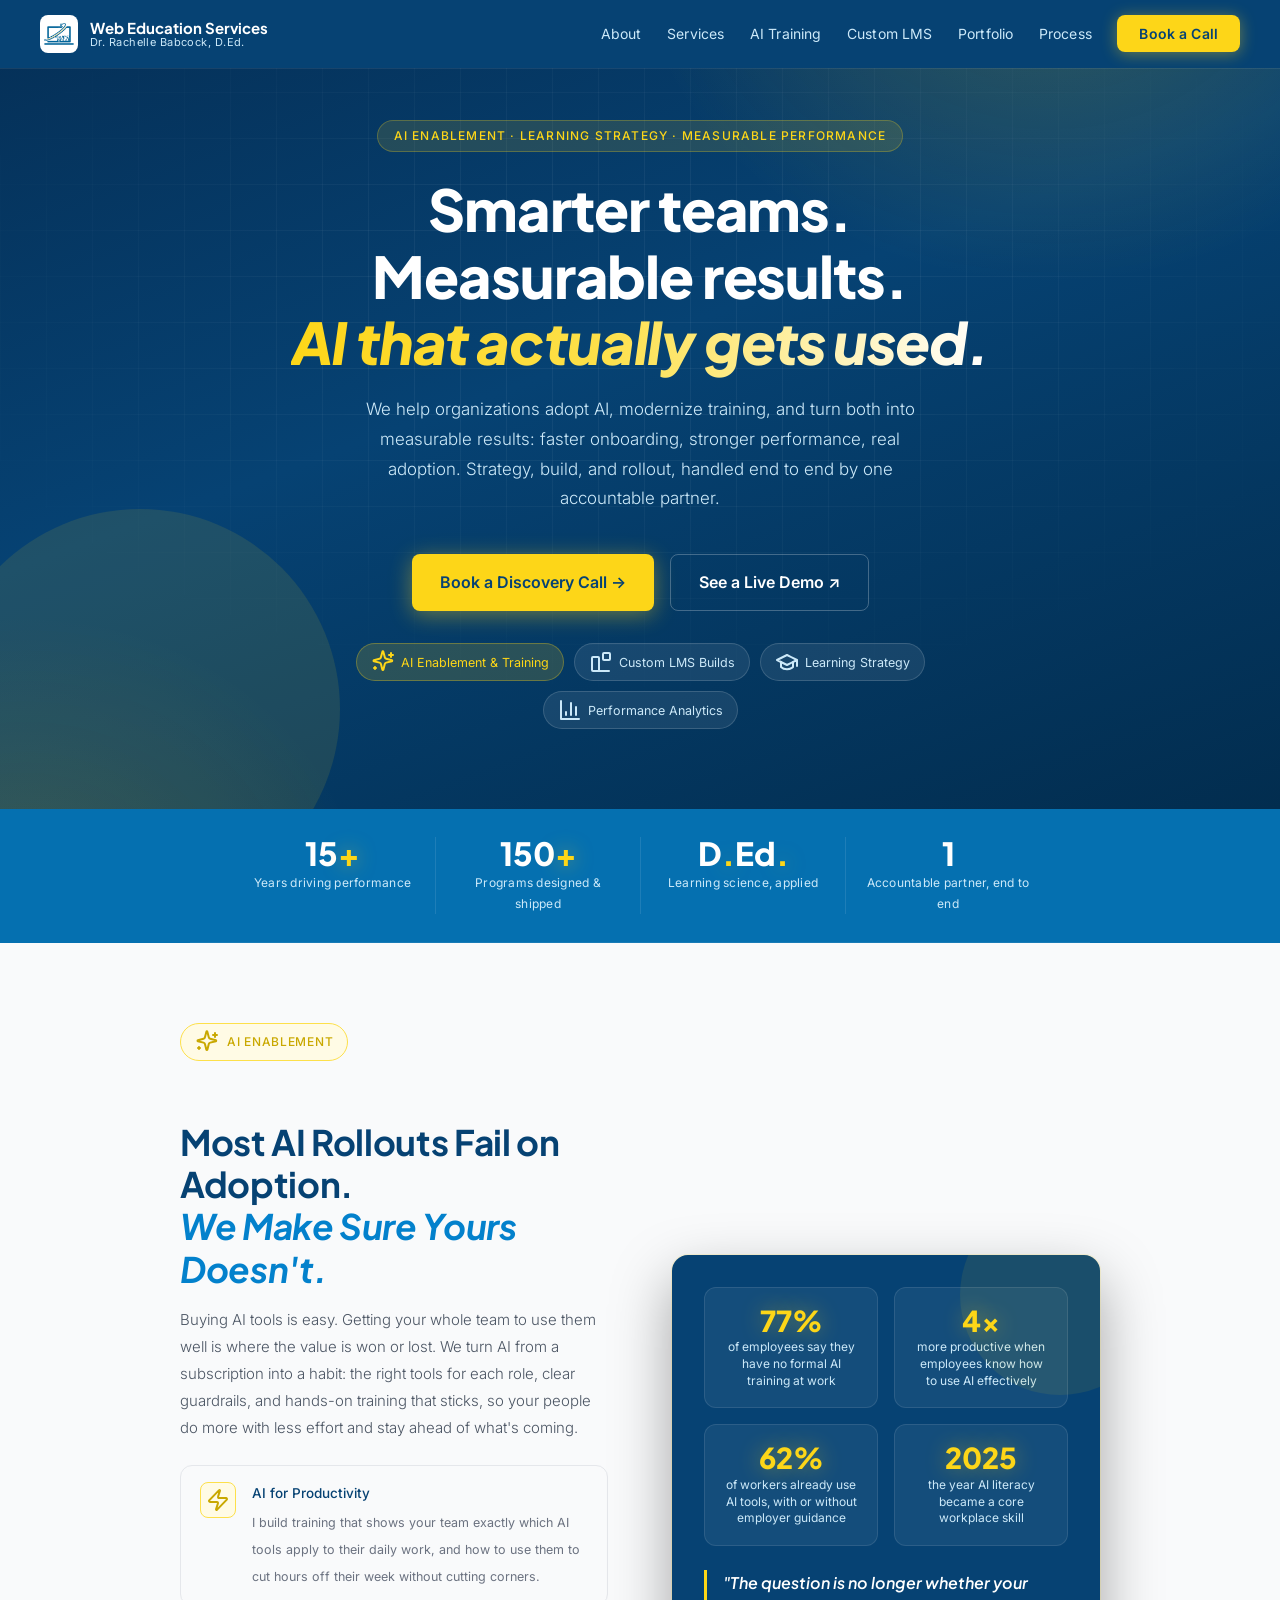
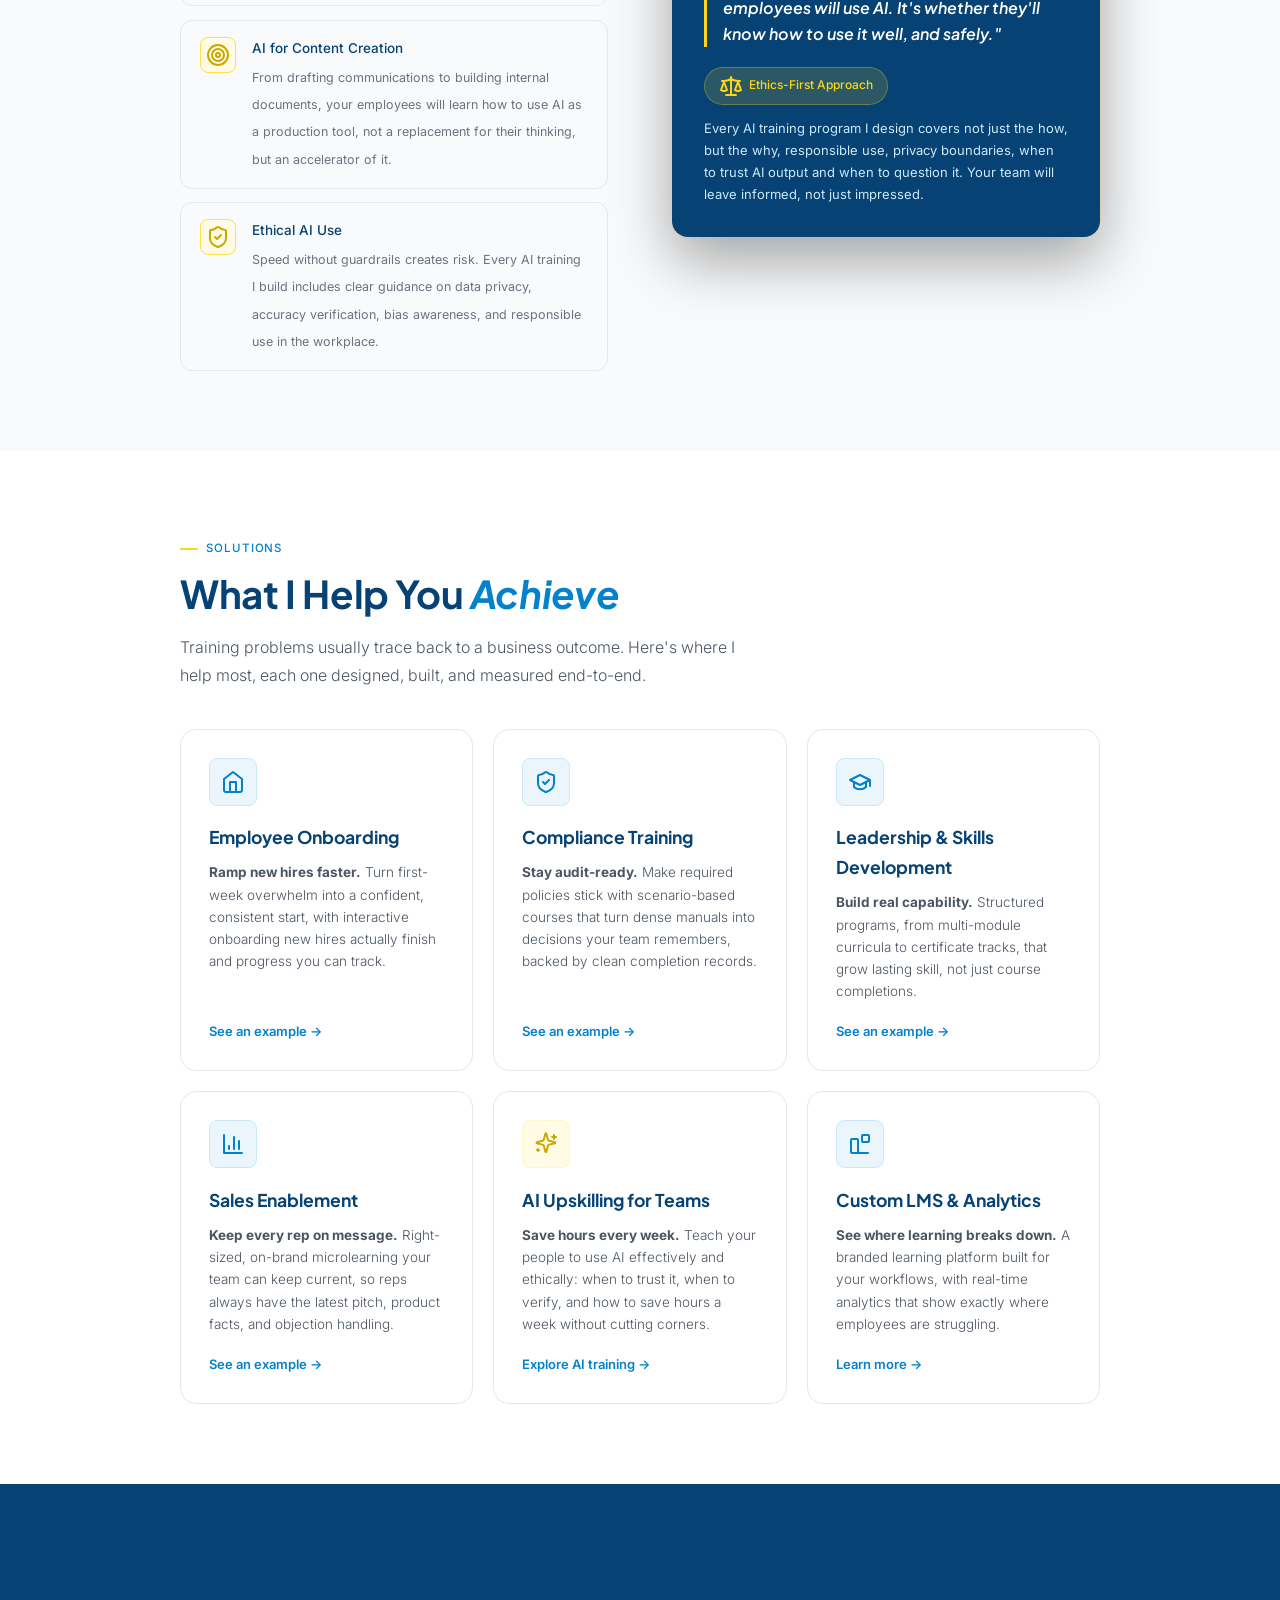
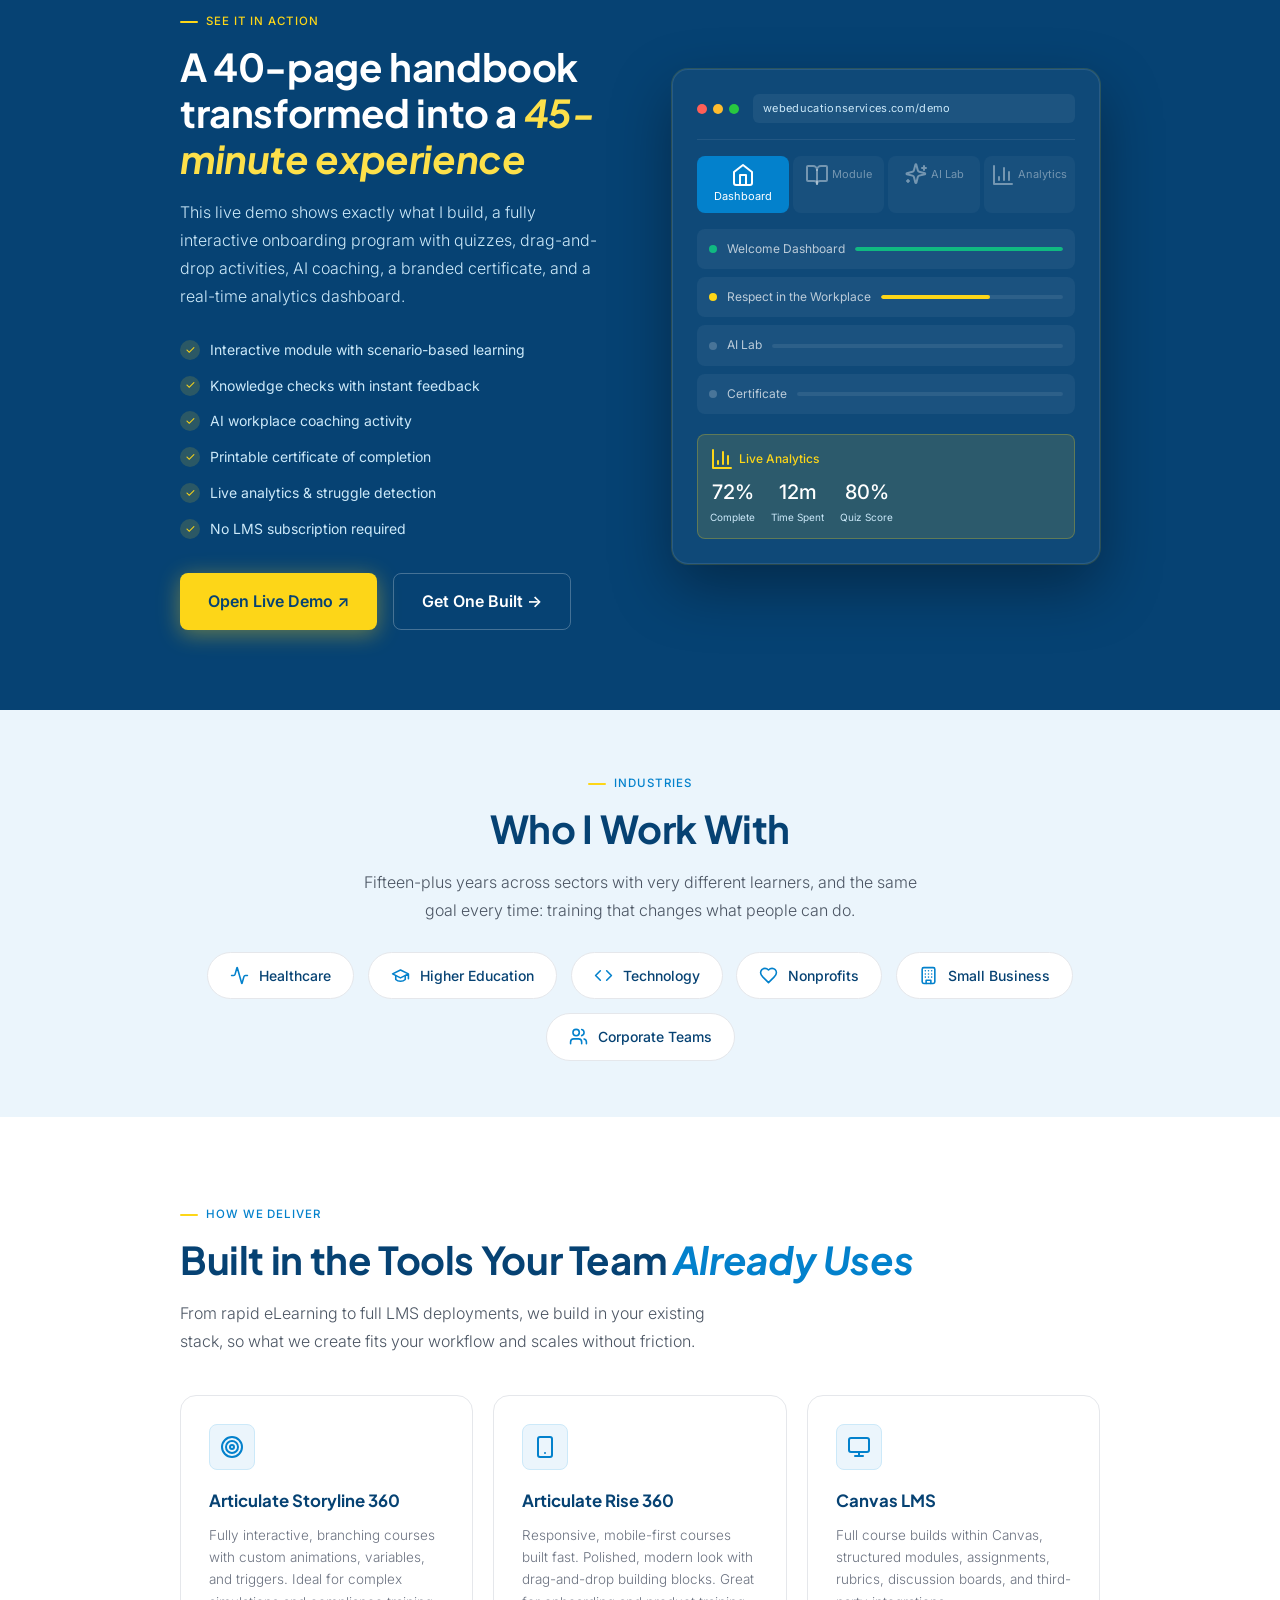
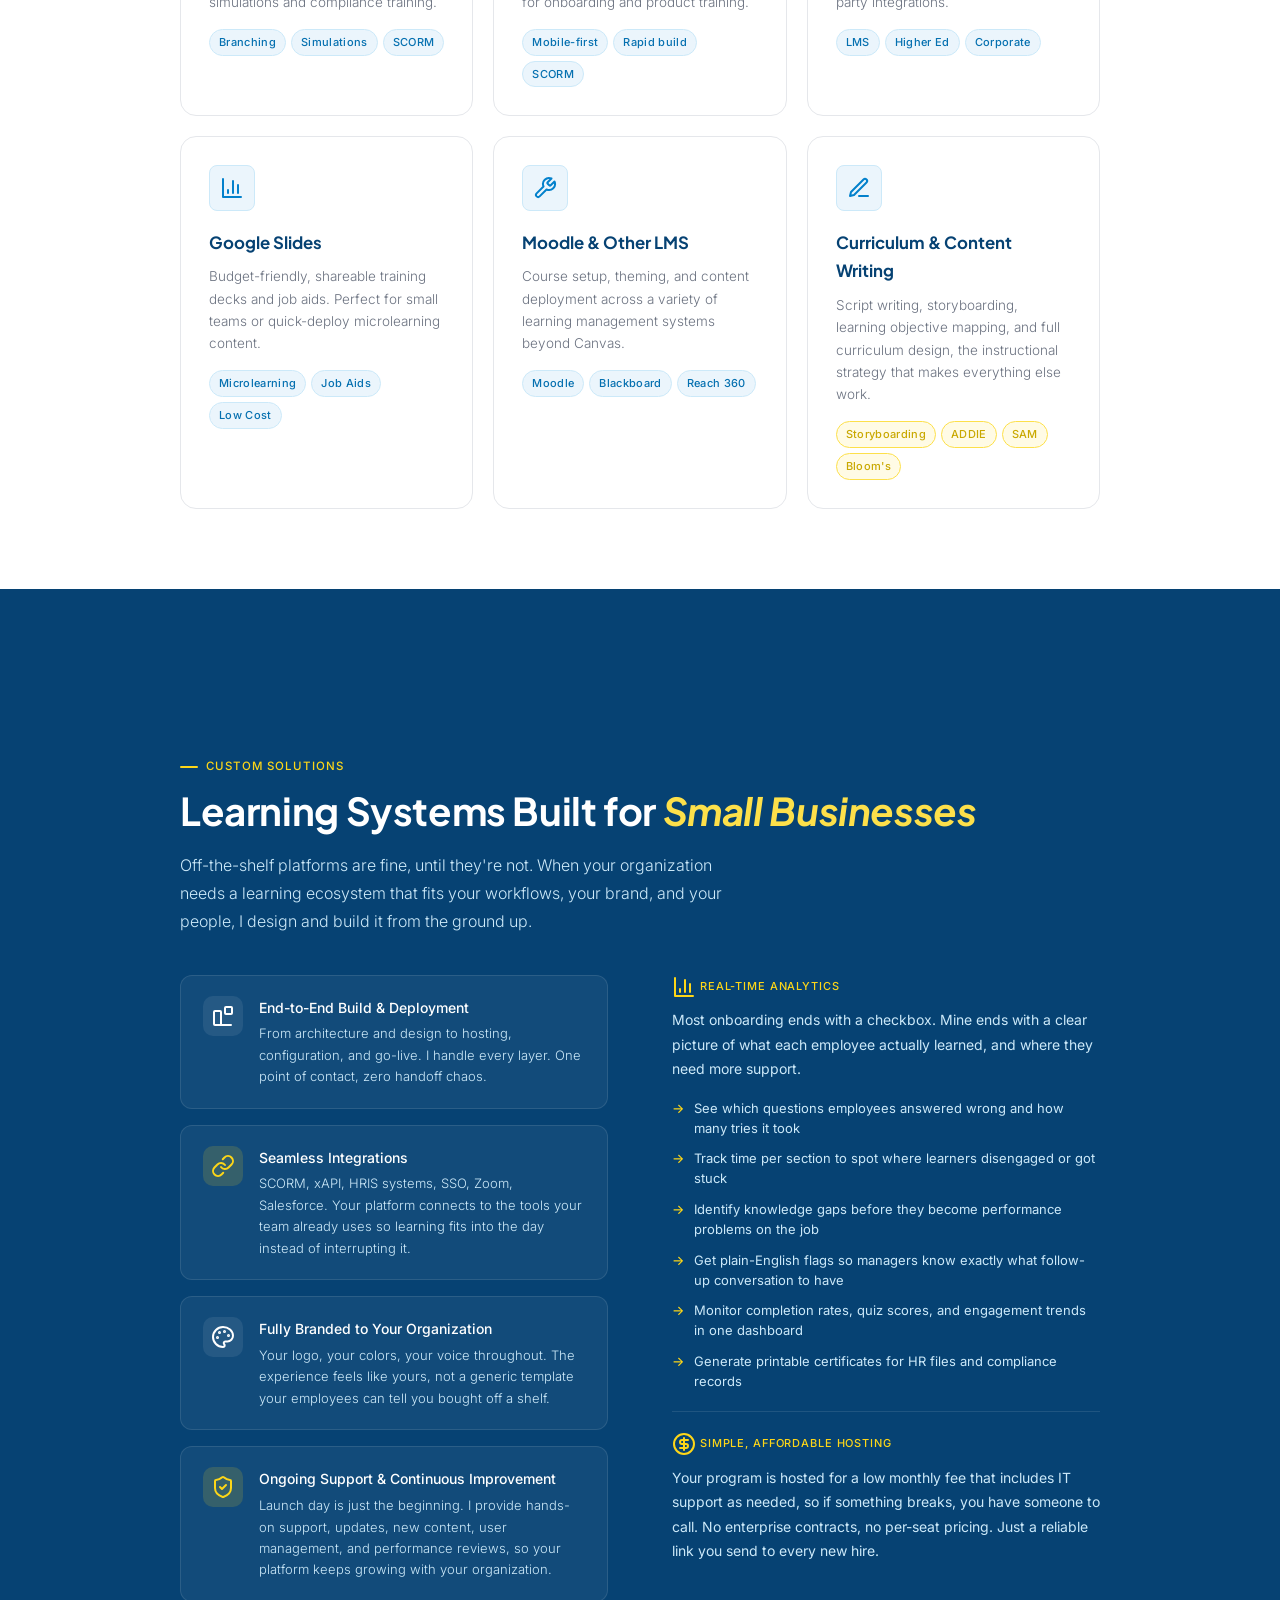
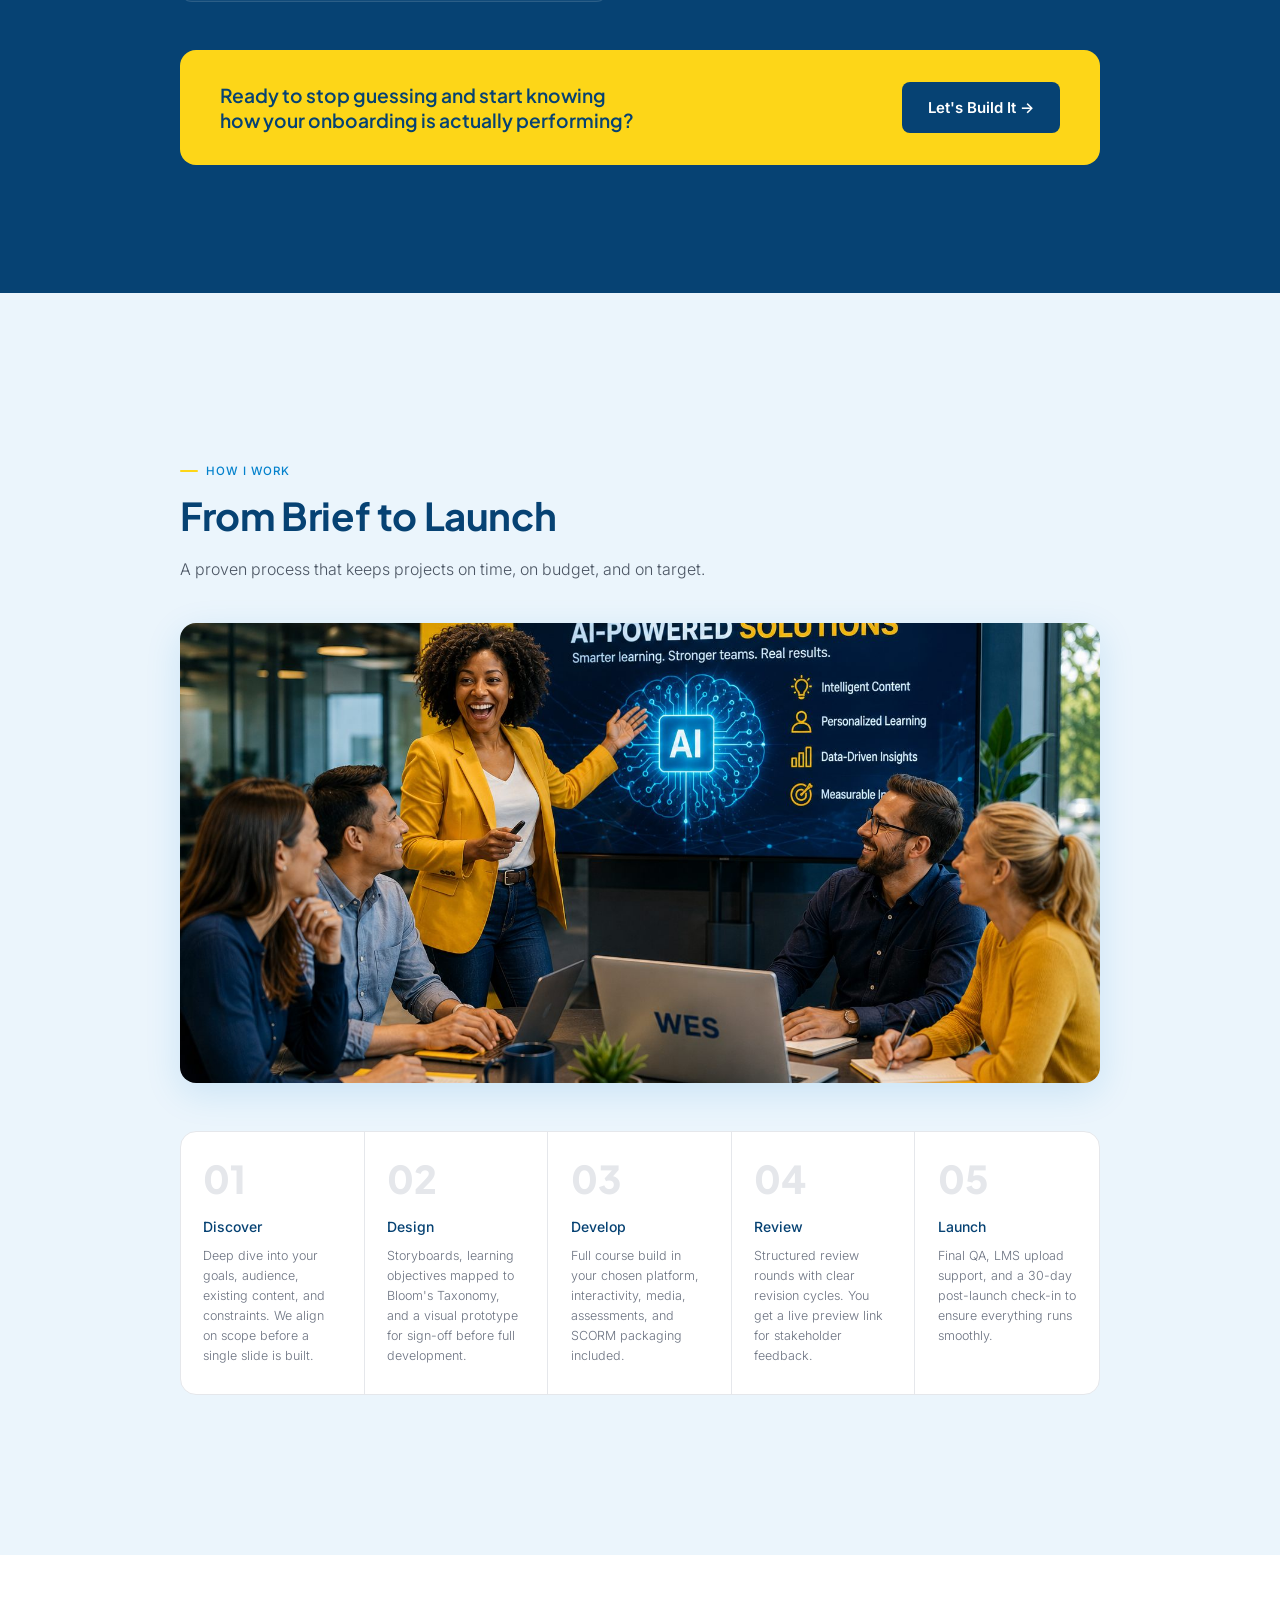
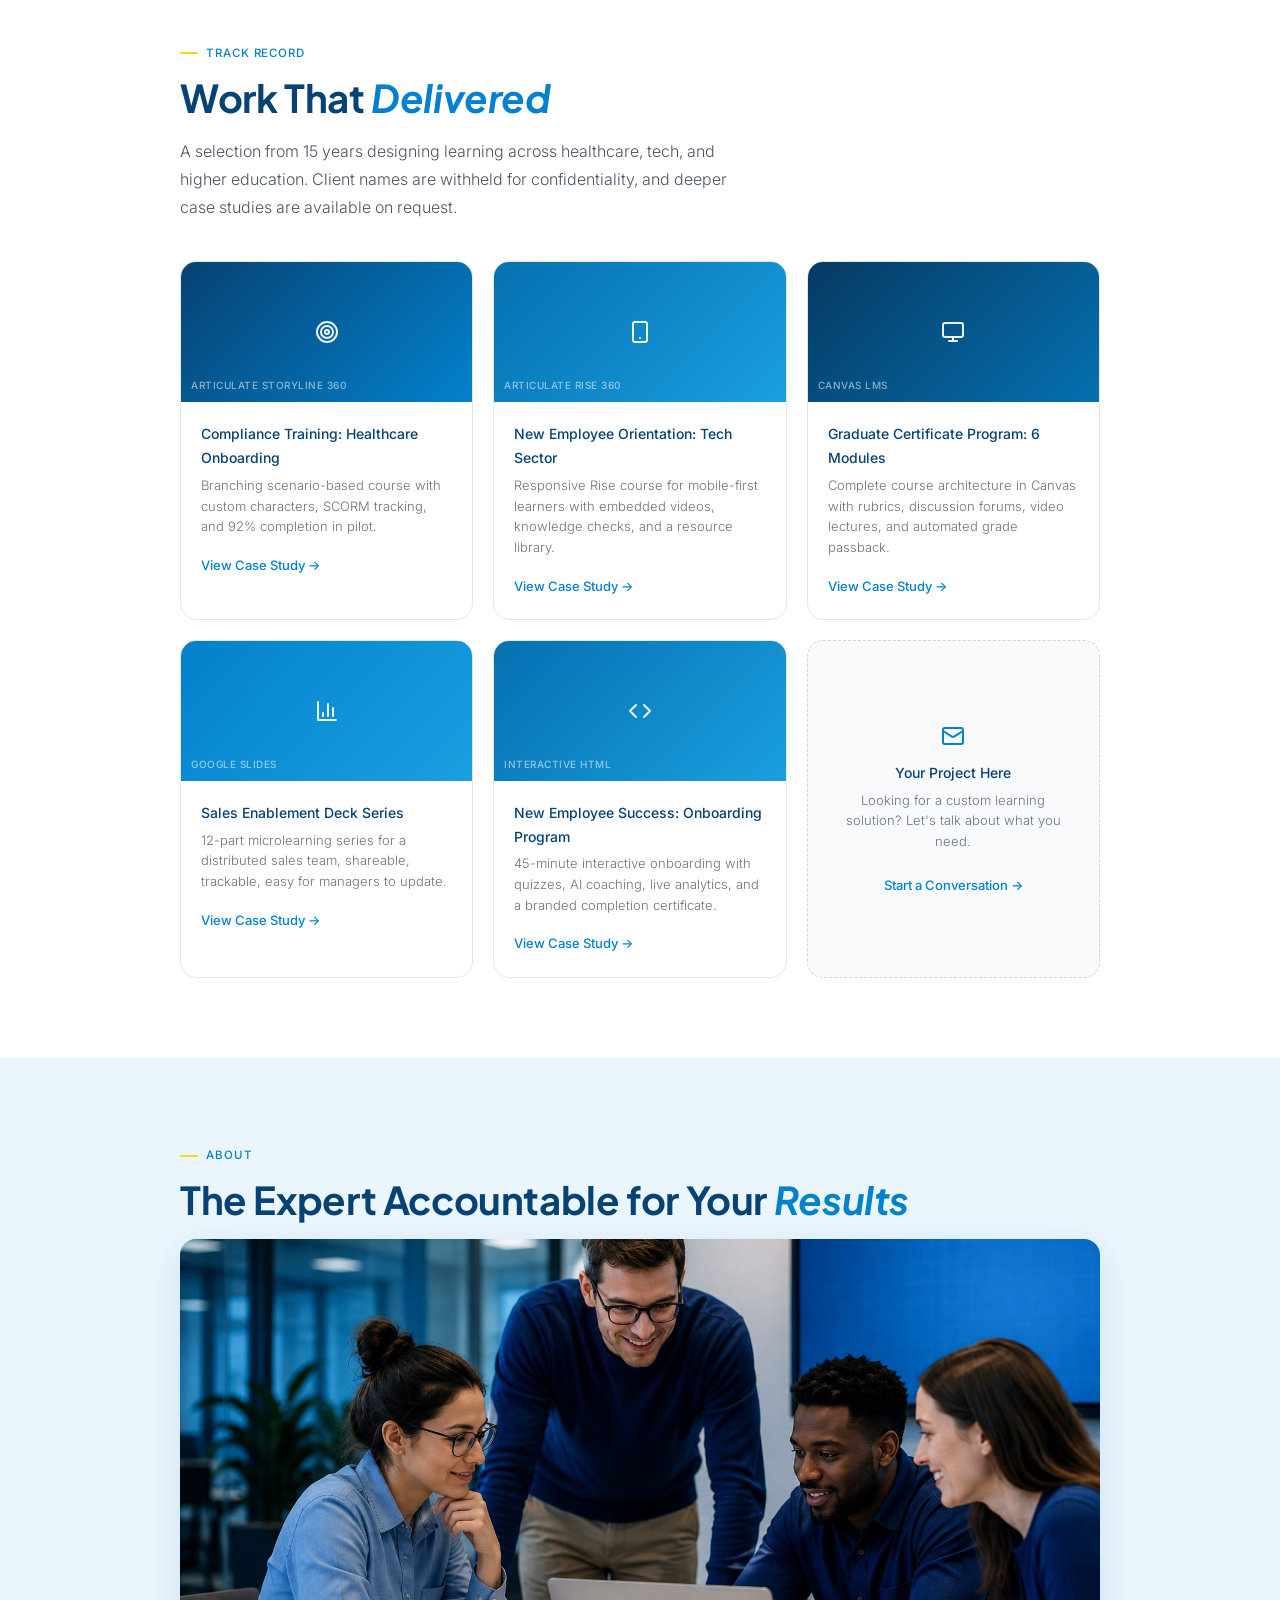
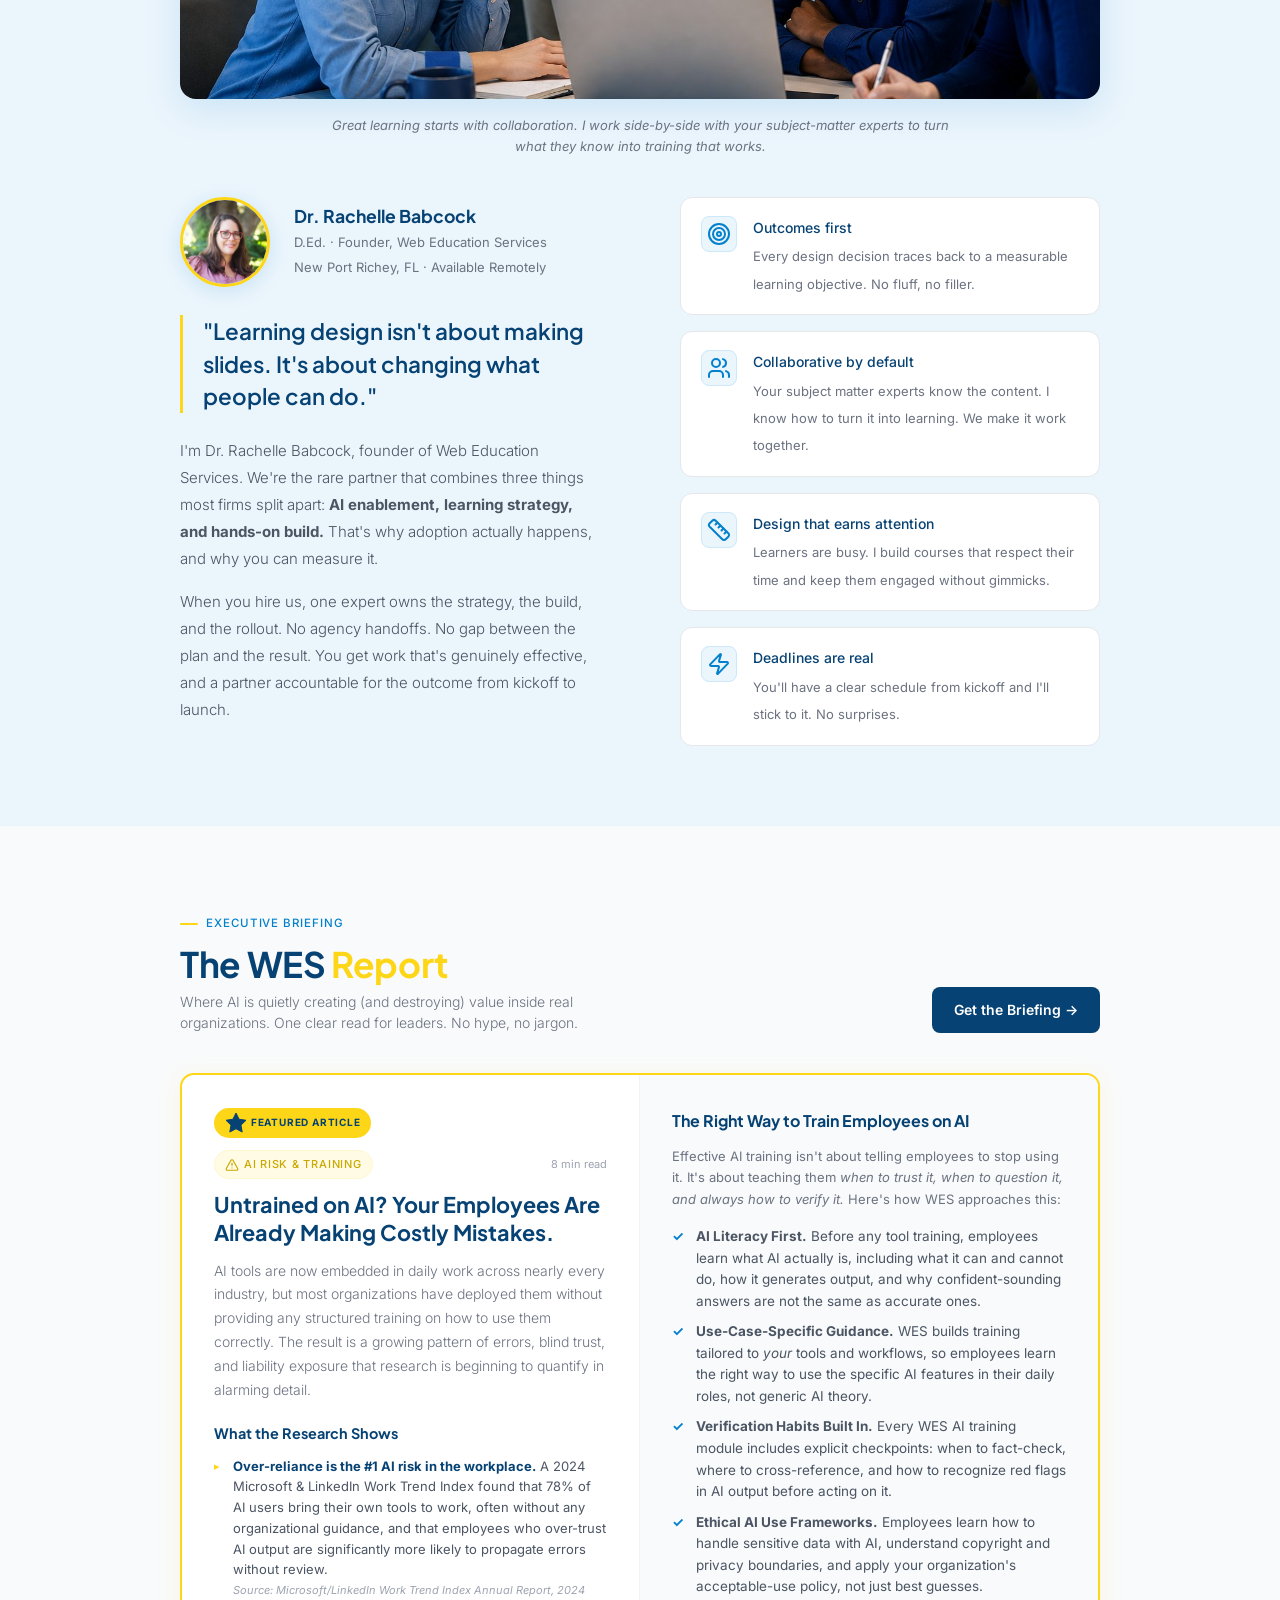
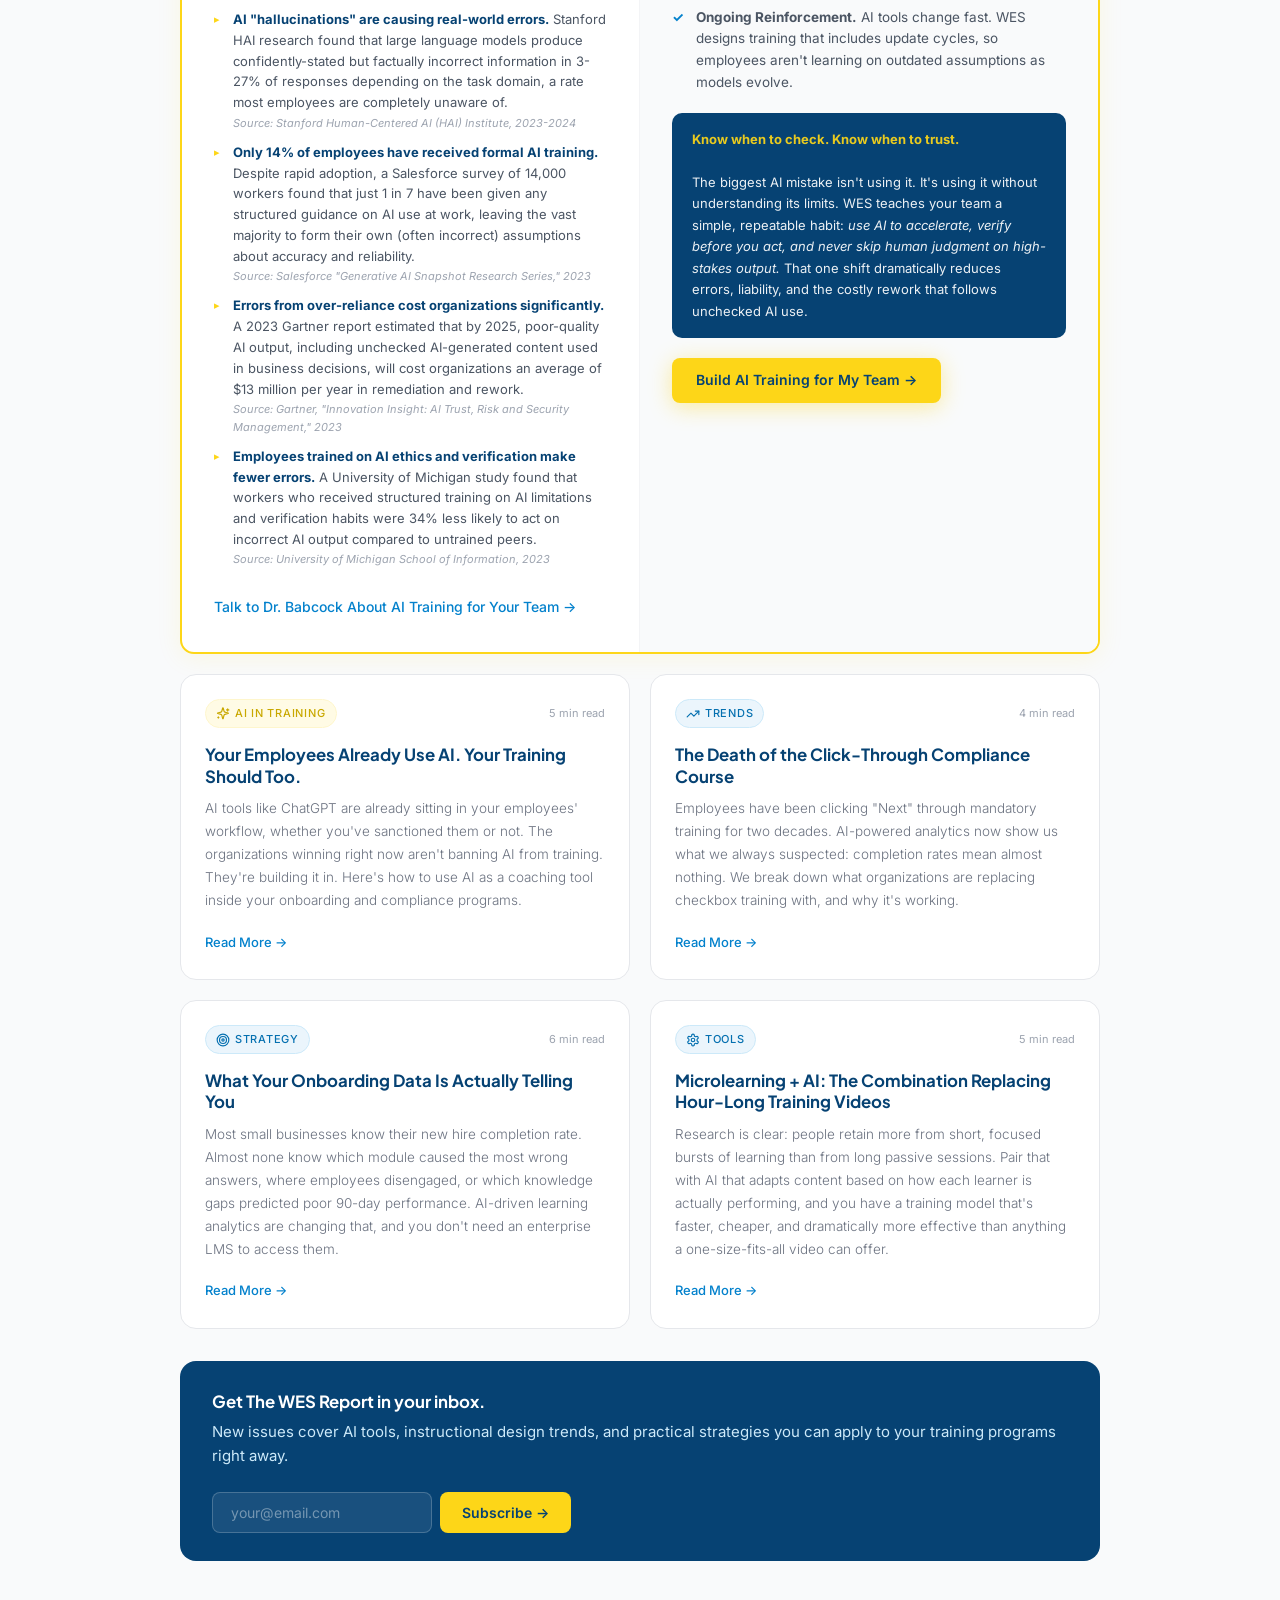
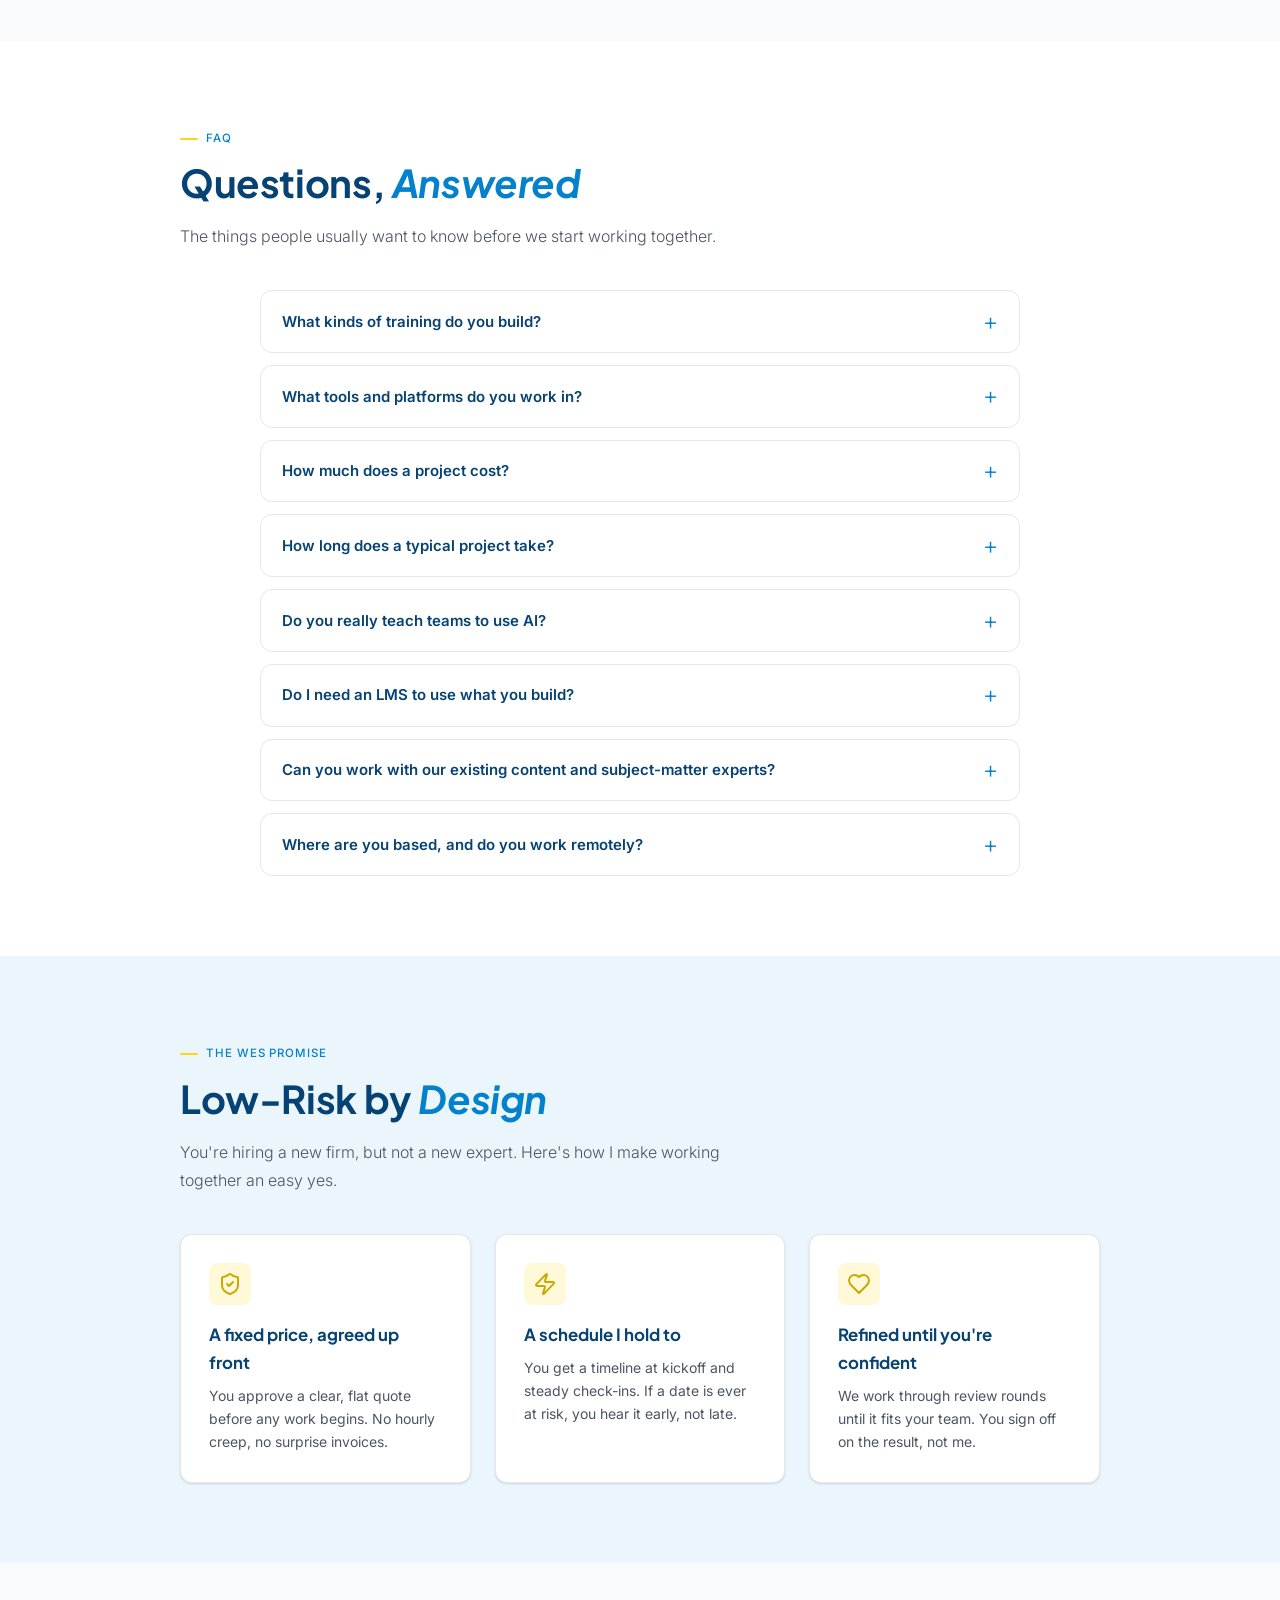
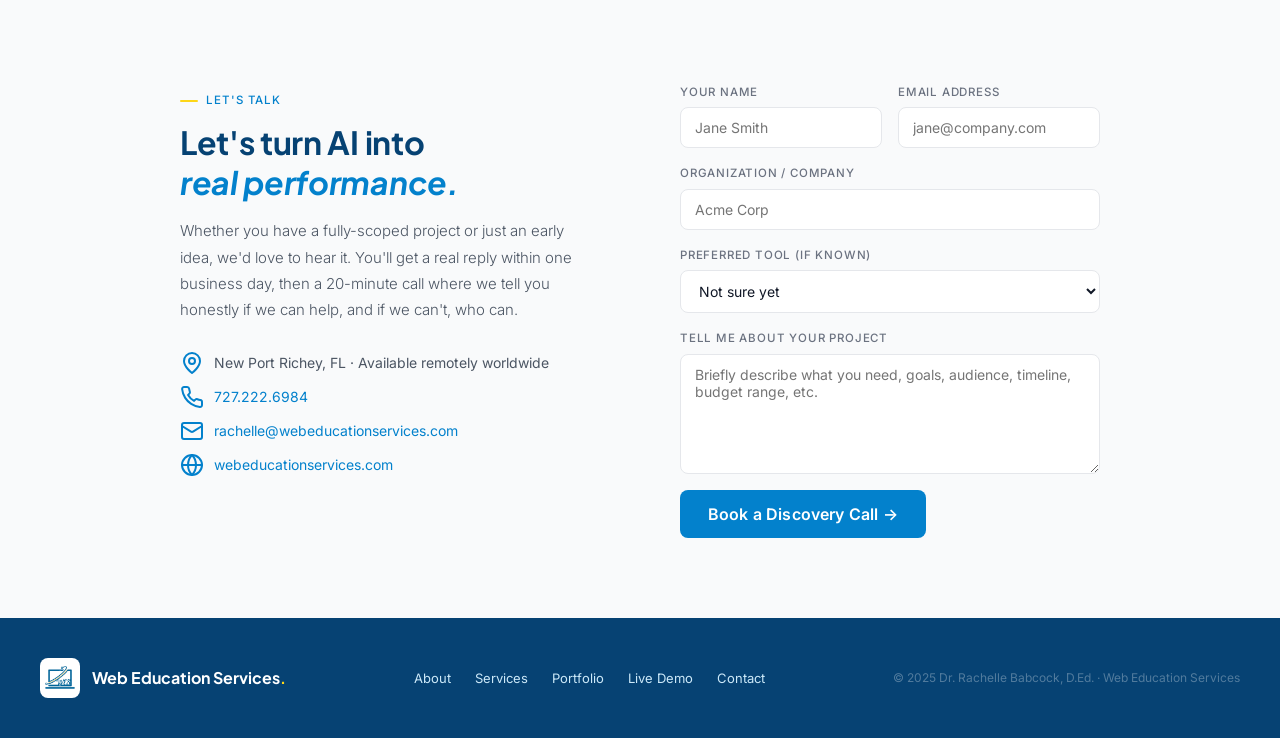
==== Websites/webeducationservices/index.html @ 048ddd4e "Promote live demo and add a risk-reversal guarantee (new-firm trust moves) Demo: add a 'See a Live D" ====
<!DOCTYPE html>
<html lang="en">
<head>
<meta charset="UTF-8" />
<meta name="viewport" content="width=device-width, initial-scale=1.0" />
<title>Dr. Rachelle Babcock | Web Education Services</title>
<link rel="icon" type="image/png" href="images/wes-logo.png" />
<link rel="apple-touch-icon" href="images/wes-logo.png" />
<link rel="preconnect" href="https://fonts.googleapis.com" />
<link rel="preconnect" href="https://fonts.gstatic.com" crossorigin />
<link href="https://fonts.googleapis.com/css2?family=Inter:ital,wght@0,400;0,500;0,600;0,700;1,400&family=Plus+Jakarta+Sans:ital,wght@0,500;0,600;0,700;0,800;1,600;1,700&display=swap" rel="stylesheet" />
<style>
*, *::before, *::after { box-sizing: border-box; margin: 0; padding: 0; }
html, body { overflow-x: hidden; }
:root {
  /* ── Brand Blue ── */
  --blue-900: #064273;   /* dark headings, footer, nav */
  --blue-800: #0570B0;   /* legacy alias → Blue 700 */
  --blue-700: #0570B0;   /* strong emphasis, active */
  --blue-600: #0381CC;   /* PRIMARY brand blue, buttons, links, icons */
  --blue-500: #1A9FE0;   /* hover, secondary links */
  --blue-400: #1A9FE0;   /* legacy alias → Blue 500 */
  --blue-200: #CCE9F9;   /* legacy alias → Blue 100 */
  --blue-100: #CCE9F9;   /* light blue bg, tags, badges */
  --blue-50:  #EBF5FC;   /* subtle blue wash */

  /* ── Brand Yellow accent (legacy "amber" names remapped to the yellow scale) ── */
  --yellow-600: #C9A800; /* dark yellow text on light bg */
  --yellow-500: #FDD618; /* PRIMARY CTA, highlights */
  --yellow-400: #FDE04A; /* CTA hover */
  --yellow-100: #FEF6CC; /* light yellow bg, callouts */
  --yellow-50:  #FFFBE5; /* subtle yellow wash */
  --amber-900: #064273;  /* text on yellow = Blue 900 */
  --amber-800: #C9A800;  /* → Yellow 600 */
  --amber-700: #C9A800;  /* → Yellow 600 */
  --amber-600: #C9A800;  /* → Yellow 600 */
  --amber-400: #FDD618;  /* → Yellow 500 */
  --amber-300: #FDD618;  /* primary accent → Yellow 500 */
  --amber-100: #FDE04A;  /* hover → Yellow 400 */
  --amber-50:  #FFFBE5;  /* → Yellow 50 */

  /* ── Neutrals ── */
  --gray-900: #111827;
  --gray-700: #374151;
  --gray-600: #4B5563;
  --gray-500: #6B7280;
  --gray-400: #9CA3AF;
  --gray-300: #D1D5DB;
  --gray-200: #E5E7EB;
  --gray-100: #F3F4F6;
  --gray-50:  #F9FAFB;
  --white: #FFFFFF;

  /* ── Typography ── */
  --font-heading: 'Plus Jakarta Sans', 'Segoe UI', Arial, sans-serif;
  --font-body: 'Inter', 'Segoe UI', Arial, sans-serif;
  --font-sans: 'Inter', 'Segoe UI', Arial, sans-serif;          /* legacy → body */
  --font-serif: 'Plus Jakarta Sans', 'Segoe UI', Arial, sans-serif; /* legacy heading slot */

  /* ── Radii ── */
  --r-sm: 6px;  --r-md: 8px;  --r-lg: 12px;  --r-xl: 16px;
  --radius-sm: 6px; --radius-md: 8px; --radius-lg: 12px; --radius-xl: 16px; --radius-full: 9999px;

  /* ── Spacing ── */
  --space-xs:4px; --space-sm:8px; --space-md:16px; --space-lg:24px;
  --space-xl:32px; --space-2xl:48px; --space-3xl:64px; --space-4xl:96px;

  /* ── Shadows ── */
  --shadow-sm: 0 1px 2px rgba(0,0,0,0.06);
  --shadow-md: 0 1px 3px rgba(0,0,0,0.08), 0 1px 2px rgba(0,0,0,0.06);
  --shadow-lg: 0 4px 12px rgba(0,0,0,0.1);
  --shadow-xl: 0 8px 24px rgba(0,0,0,0.12);

  /* ── Layout ── */
  --container-max: 1200px; --content-max: 720px;
}

html { scroll-behavior: smooth; }
body { font-family: var(--font-body); background: var(--white); color: var(--gray-700); overflow-x: hidden; line-height: 1.7; -webkit-font-smoothing: antialiased; }

/* Headings use Plus Jakarta Sans with brand weights */
.hero h1 { font-weight: 800; letter-spacing: -0.02em; }
h2.section-title, .ai-focus-headline, .contact-tagline, .report-name { font-weight: 700; letter-spacing: -0.01em; }
.service-name, .report-card-title, .report-card-featured-title, .lms-analytics-title,
.about-photo-name, .report-card-featured-right h4, .footer-logo, .nav-logo-name { font-weight: 700; }
.stat-n, .ai-stat-num, .step-num { font-weight: 800; }
.about-left blockquote, .ai-quote, .lms-banner-text { font-weight: 600; }

/* ── ICON SYSTEM (stroke-based SVG sprite) ── */
.ico { display: inline-block; vertical-align: middle; flex-shrink: 0; width: 24px; height: 24px; }
.icon-sprite { position: absolute; width: 0; height: 0; overflow: hidden; }
.principle-icon { color: var(--blue-600); }
.service-icon { color: var(--blue-600); }
.ai-pillar-icon { color: var(--yellow-600); }
.lms-feat-icon.navy { color: #FFFFFF; }
.lms-feat-icon.amber { color: var(--yellow-500); }
.nav-logo-icon { color: #FFFFFF; }
.project-thumb svg { color: rgba(255,255,255,0.92); }
.contact-info-row > .ico { color: var(--blue-600); }
.report-category .ico { width: 14px; height: 14px; margin-right: 1px; }
.eyebrow .ico { color: var(--blue-600); }

/* ── PHOTO FIGURES ── */
.section-figure { border-radius: var(--r-xl); overflow: hidden; box-shadow: 0 10px 36px rgba(3,129,204,0.14); }
.section-figure img { display: block; width: 100%; aspect-ratio: 16 / 8; object-fit: cover; object-position: center; }
.media-caption { font-size: 13px; color: var(--gray-500); text-align: center; font-style: italic; line-height: 1.6; max-width: 620px; margin: 0.85rem auto 0; }
@media (max-width: 860px) { .section-figure img { aspect-ratio: 4 / 3; } }

/* ── SOLUTIONS BY OUTCOME ── */
#solutions { background: var(--white); }
.solutions-grid { display: grid; grid-template-columns: repeat(3, 1fr); gap: 1.25rem; margin-top: 2.5rem; }
.solution-card { display: flex; flex-direction: column; border: 1px solid var(--gray-200); border-radius: var(--r-xl); padding: 1.75rem; background: var(--white); transition: border-color 0.2s, transform 0.2s, box-shadow 0.2s; }
.solution-card:hover { border-color: var(--blue-400); transform: translateY(-3px); box-shadow: 0 8px 30px rgba(3,129,204,0.1); }
.solution-icon { width: 48px; height: 48px; border-radius: var(--r-md); background: var(--blue-50); border: 1px solid var(--blue-100); color: var(--blue-600); display: flex; align-items: center; justify-content: center; margin-bottom: 1.1rem; }
.solution-icon.accent { background: var(--yellow-50); border-color: var(--yellow-100); color: var(--yellow-600); }
.solution-card h3 { font-family: var(--font-serif); font-size: 1.1rem; font-weight: 700; color: var(--blue-900); margin-bottom: 0.5rem; }
.solution-card p { font-size: 13.5px; font-weight: 300; color: var(--gray-600); line-height: 1.65; margin-bottom: 1.1rem; flex: 1; }
.solution-link { font-size: 13px; font-weight: 600; color: var(--blue-600); text-decoration: none; }
.solution-link:hover { color: var(--yellow-600); }

/* ── INDUSTRIES ── */
#industries { background: var(--blue-50); padding: 3.5rem 0; }
#industries .section-inner { max-width: 1000px; margin: 0 auto; padding: 0 2.5rem; text-align: center; }
#industries .eyebrow { justify-content: center; }
#industries .section-lead { margin: 0 auto; }
.industries-row { display: flex; flex-wrap: wrap; gap: 0.85rem; justify-content: center; margin-top: 1.75rem; }
.industry { display: inline-flex; align-items: center; gap: 10px; background: var(--white); border: 1px solid var(--gray-200); border-radius: 100px; padding: 11px 22px; font-size: 14px; font-weight: 500; color: var(--blue-900); transition: border-color 0.2s, transform 0.2s; }
.industry:hover { border-color: var(--blue-400); transform: translateY(-2px); }
.industry .ico { width: 19px; height: 19px; color: var(--blue-600); }

/* ── FAQ ── */
#faq { background: var(--white); }
.faq-list { max-width: 760px; margin: 2.5rem auto 0; display: flex; flex-direction: column; gap: 0.75rem; }
.faq-item { border: 1px solid var(--gray-200); border-radius: var(--r-lg); background: var(--white); overflow: hidden; transition: border-color 0.2s; }
.faq-item[open] { border-color: var(--blue-200); box-shadow: 0 4px 18px rgba(3,129,204,0.06); }
.faq-item summary { list-style: none; cursor: pointer; padding: 1.1rem 1.3rem; font-size: 15px; font-weight: 600; color: var(--blue-900); display: flex; justify-content: space-between; align-items: center; gap: 1rem; }
.faq-item summary::-webkit-details-marker { display: none; }
.faq-item summary::after { content: '+'; font-size: 1.5rem; color: var(--blue-600); font-weight: 300; line-height: 1; flex-shrink: 0; }
.faq-item[open] summary::after { content: '\2212'; }
.faq-item .faq-a { padding: 0 1.3rem 1.2rem; font-size: 14px; font-weight: 300; color: var(--gray-600); line-height: 1.7; }
.faq-item .faq-a a { color: var(--blue-600); font-weight: 500; text-decoration: none; }
.faq-item .faq-a a:hover { color: var(--yellow-600); }

@media (max-width: 860px) { .solutions-grid { grid-template-columns: 1fr; } }

/* ── NAV ── */
nav {
  position: fixed; top: 0; left: 0; right: 0; z-index: 100;
  background: var(--blue-900);
  padding: 0 2.5rem;
  height: 68px;
  display: flex; align-items: center; justify-content: space-between;
  box-shadow: 0 1px 0 rgba(255,255,255,0.08);
}
.nav-logo {
  display: flex; align-items: center; gap: 12px;
  text-decoration: none;
}
.nav-logo-icon {
  width: 38px; height: 38px; border-radius: var(--r-md);
  background: #FFFFFF;
  display: flex; align-items: center; justify-content: center;
  padding: 4px; overflow: hidden;
}
.nav-logo-icon img { width: 100%; height: 100%; object-fit: contain; display: block; }
.nav-logo-text { line-height: 1.15; }
.nav-logo-name {
  font-family: var(--font-serif);
  font-size: 15px; color: var(--white);
}
.nav-logo-sub { font-size: 11px; color: var(--blue-200); letter-spacing: 0.04em; }
.nav-links { display: flex; align-items: center; gap: 1.6rem; list-style: none; flex-wrap: nowrap; }
.nav-links a {
  font-size: 14px; font-weight: 400;
  color: var(--blue-100); text-decoration: none;
  letter-spacing: 0.01em; transition: color 0.2s; white-space: nowrap;
}
.nav-links a:hover { color: var(--amber-300); }
.nav-cta {
  background: var(--yellow-500); color: var(--blue-900) !important;
  padding: 10px 22px; border-radius: var(--r-md);
  font-weight: 600 !important; transition: background 0.2s !important;
  white-space: nowrap; box-shadow: 0 2px 8px rgba(253,214,24,0.3);
}
.nav-cta:hover { background: var(--yellow-400) !important; }
.nav-toggle {
  display: none;
  flex-direction: column; justify-content: center; gap: 5px;
  width: 42px; height: 42px; padding: 9px;
  background: none; border: none; cursor: pointer;
}
.nav-toggle span {
  display: block; height: 2px; width: 100%;
  background: #fff; border-radius: 2px;
  transition: transform 0.25s ease, opacity 0.2s ease;
}

/* ── HERO ── */
.hero {
  background: var(--blue-900);
  padding: 120px 2.5rem 80px;
  text-align: center;
  position: relative; overflow: hidden;
}
.hero::before {
  content: '';
  position: absolute; top: -80px; right: -80px;
  width: 480px; height: 480px; border-radius: 50%;
  background: rgba(26,159,224,0.07);
}
.hero::after {
  content: '';
  position: absolute; bottom: -100px; left: -60px;
  width: 400px; height: 400px; border-radius: 50%;
  background: rgba(253,214,24,0.06);
}
.hero-inner { position: relative; z-index: 1; max-width: 720px; margin: 0 auto; }
.hero-eyebrow {
  display: inline-block;
  font-size: 12px; font-weight: 500; letter-spacing: 0.1em;
  text-transform: uppercase; color: var(--amber-300);
  background: rgba(253,214,24,0.12); border: 1px solid rgba(253,214,24,0.25);
  padding: 5px 16px; border-radius: 100px; margin-bottom: 1.5rem;
}
.hero h1 {
  font-family: var(--font-serif);
  font-size: clamp(2.4rem, 5vw, 3.6rem);
  color: var(--white); line-height: 1.15; margin-bottom: 1.25rem;
}
.hero h1 em { font-style: italic; color: var(--amber-300); }
.hero-sub {
  font-size: 17px; font-weight: 300; color: var(--blue-100);
  line-height: 1.75; max-width: 560px; margin: 0 auto 2.5rem;
}
.hero-actions { display: flex; gap: 1rem; justify-content: center; flex-wrap: wrap; }
.btn-primary {
  display: inline-flex; align-items: center; gap: 8px;
  background: var(--yellow-500); color: var(--blue-900);
  padding: 14px 28px; border-radius: var(--r-md);
  font-size: 16px; font-weight: 600; text-decoration: none;
  box-shadow: 0 2px 8px rgba(253,214,24,0.3);
  transition: background 0.15s, transform 0.1s; white-space: nowrap;
}
.btn-primary:hover { background: var(--yellow-400); transform: translateY(-1px); }
.btn-outline-white {
  display: inline-flex; align-items: center; gap: 8px;
  border: 1.5px solid rgba(255,255,255,0.25); color: var(--white);
  padding: 14px 28px; border-radius: var(--r-md);
  font-size: 16px; font-weight: 600; text-decoration: none;
  transition: border-color 0.15s, background 0.15s;
}
.btn-outline-white:hover { border-color: rgba(255,255,255,0.6); background: rgba(255,255,255,0.05); }

/* ── STATS BAR ── */
.stats-bar {
  background: var(--blue-800);
  padding: 1.75rem 2.5rem;
  display: grid; grid-template-columns: repeat(4, 1fr);
  max-width: 900px; margin: 0 auto;
  border-bottom: 1px solid rgba(255,255,255,0.08);
}
.stat-item { text-align: center; padding: 0 1rem; }
.stat-item + .stat-item { border-left: 1px solid rgba(255,255,255,0.1); }
.stat-n {
  font-family: var(--font-serif);
  font-size: 2rem; color: var(--white); line-height: 1; margin-bottom: 4px;
}
.stat-n span { color: var(--amber-300); }
.stat-label { font-size: 12px; color: var(--blue-200); letter-spacing: 0.02em; }

/* ── SHARED SECTION ── */
.section { padding: 5rem 2.5rem; max-width: 1000px; margin: 0 auto; }
.section-full { padding: 5rem 0; }
.section-full .section-inner { max-width: 1000px; margin: 0 auto; padding: 0 2.5rem; }
.eyebrow {
  display: inline-flex; align-items: center; gap: 8px;
  font-size: 11.5px; font-weight: 500; letter-spacing: 0.08em;
  text-transform: uppercase; color: var(--blue-600); margin-bottom: 0.75rem;
}
.eyebrow::before { content: ''; width: 18px; height: 2px; background: var(--amber-300); border-radius: 2px; }
h2.section-title {
  font-family: var(--font-serif);
  font-size: clamp(1.75rem, 3vw, 2.4rem);
  color: var(--blue-900); line-height: 1.2; margin-bottom: 1rem;
}
h2.section-title em { font-style: italic; color: var(--blue-600); }
.section-lead { font-size: 16px; font-weight: 300; color: var(--gray-600); line-height: 1.75; max-width: 560px; }

/* ── ABOUT ── */
#about { background: var(--blue-50); padding: 5rem 0; }
#about .section-inner { max-width: 1000px; margin: 0 auto; padding: 0 2.5rem; }
.about-grid {
  display: grid; grid-template-columns: 1fr 1fr;
  gap: 5rem; align-items: start; margin-top: 2.5rem;
}
.about-photo-wrap {
  display: flex; align-items: center; gap: 1.5rem; margin-bottom: 1.75rem;
}
.about-photo {
  width: 90px; height: 90px; border-radius: 50%; flex-shrink: 0;
  object-fit: cover;
  border: 3px solid var(--amber-300);
  box-shadow: 0 4px 20px rgba(3,129,204,0.15);
}
.about-photo-placeholder {
  width: 90px; height: 90px; border-radius: 50%; flex-shrink: 0;
  background: linear-gradient(135deg, var(--blue-800), var(--blue-600));
  border: 3px solid var(--amber-300);
  box-shadow: 0 4px 20px rgba(3,129,204,0.15);
  display: flex; align-items: center; justify-content: center;
  font-family: var(--font-serif); font-size: 1.6rem; color: var(--white);
  letter-spacing: 0.02em;
}
.about-photo-info { }
.about-photo-name { font-family: var(--font-serif); font-size: 1.1rem; color: var(--blue-900); line-height: 1.2; }
.about-photo-cred { font-size: 13px; color: var(--gray-500); margin-top: 3px; }
.about-left blockquote {
  font-family: var(--font-serif);
  font-size: 1.4rem; line-height: 1.45;
  color: var(--blue-900);
  border-left: 3px solid var(--amber-300);
  padding-left: 1.25rem; margin-bottom: 1.5rem;
}
.about-body { font-size: 15px; font-weight: 300; color: var(--gray-600); line-height: 1.8; }
.about-body p + p { margin-top: 1rem; }
.about-right { display: flex; flex-direction: column; gap: 1rem; }
.principle {
  display: flex; gap: 1rem; align-items: flex-start;
  padding: 1.1rem 1.25rem;
  background: var(--white);
  border: 1px solid var(--gray-200);
  border-radius: var(--r-lg);
  transition: border-color 0.2s;
}
.principle:hover { border-color: var(--blue-400); }
.principle-icon {
  width: 36px; height: 36px; flex-shrink: 0; border-radius: 8px;
  background: var(--blue-50); border: 1px solid var(--blue-100);
  display: flex; align-items: center; justify-content: center; font-size: 16px;
}
.principle strong { font-size: 14px; font-weight: 500; color: var(--blue-900); display: block; margin-bottom: 3px; }
.principle span { font-size: 13px; color: var(--gray-500); line-height: 1.55; }

/* ── SERVICES ── */
#services { background: var(--white); }
.services-grid {
  display: grid; grid-template-columns: repeat(3, 1fr);
  gap: 1.25rem; margin-top: 2.5rem;
}
.service-card {
  border: 1px solid var(--gray-200); border-radius: var(--r-xl);
  padding: 1.75rem; background: var(--white);
  transition: border-color 0.2s, transform 0.2s, box-shadow 0.2s;
  position: relative; overflow: hidden;
}
.service-card::before {
  content: ''; position: absolute; top: 0; left: 0; right: 0; height: 3px;
  background: var(--blue-600); opacity: 0; transition: opacity 0.2s;
}
.service-card:hover { border-color: var(--blue-400); transform: translateY(-3px); box-shadow: 0 8px 30px rgba(3,129,204,0.1); }
.service-card:hover::before { opacity: 1; }
.service-icon {
  width: 46px; height: 46px; border-radius: var(--r-md);
  background: var(--blue-50); border: 1px solid var(--blue-100);
  display: flex; align-items: center; justify-content: center;
  font-size: 22px; margin-bottom: 1.1rem;
}
.service-name { font-family: var(--font-serif); font-size: 1.05rem; color: var(--blue-900); margin-bottom: 0.5rem; }
.service-desc { font-size: 13.5px; font-weight: 300; color: var(--gray-500); line-height: 1.65; margin-bottom: 1rem; }
.service-tags { display: flex; gap: 5px; flex-wrap: wrap; }
.tag {
  font-size: 11px; font-weight: 500; letter-spacing: 0.03em;
  padding: 3px 9px; border-radius: 100px;
  background: var(--blue-50); color: var(--blue-800);
  border: 1px solid var(--blue-100);
}
.tag.amber { background: var(--amber-50); color: var(--amber-800); border-color: var(--amber-100); }

/* ── AI FOCUS ── */
#ai-focus { background: var(--gray-50); padding: 5rem 0; }
#ai-focus .section-inner { max-width: 1000px; margin: 0 auto; padding: 0 2.5rem; }
.ai-focus-grid {
  display: grid; grid-template-columns: 1fr 1fr;
  gap: 4rem; align-items: center; margin-top: 2.5rem;
}
.ai-focus-left { }
.ai-focus-badge {
  display: inline-flex; align-items: center; gap: 8px;
  background: var(--amber-50); color: var(--amber-800);
  border: 1px solid var(--amber-100);
  font-size: 12px; font-weight: 500; letter-spacing: 0.06em;
  text-transform: uppercase; padding: 6px 14px; border-radius: 100px;
  margin-bottom: 1.25rem;
}
.ai-focus-headline {
  font-family: var(--font-serif);
  font-size: clamp(1.6rem, 3vw, 2.2rem);
  color: var(--blue-900); line-height: 1.2; margin-bottom: 1rem;
}
.ai-focus-headline em { font-style: italic; color: var(--blue-600); }
.ai-focus-body { font-size: 15px; font-weight: 300; color: var(--gray-600); line-height: 1.8; margin-bottom: 1.5rem; }
.ai-pillar-list { list-style: none; display: flex; flex-direction: column; gap: 0.85rem; }
.ai-pillar {
  display: flex; gap: 1rem; align-items: flex-start;
  padding: 1rem 1.2rem;
  border-radius: var(--r-lg);
  border: 1px solid var(--gray-200);
  background: var(--gray-50);
  transition: border-color 0.2s;
}
.ai-pillar:hover { border-color: var(--amber-300); }
.ai-pillar-icon {
  width: 36px; height: 36px; flex-shrink: 0; border-radius: 8px;
  background: var(--amber-50); border: 1px solid var(--amber-100);
  display: flex; align-items: center; justify-content: center; font-size: 16px;
}
.ai-pillar strong { font-size: 13.5px; font-weight: 500; color: var(--blue-900); display: block; margin-bottom: 3px; }
.ai-pillar span { font-size: 12.5px; color: var(--gray-500); line-height: 1.55; }
.ai-focus-right {
  background: var(--blue-900); border-radius: var(--r-xl);
  padding: 2rem; position: relative; overflow: hidden;
}
.ai-focus-right::before {
  content: ''; position: absolute; top: -60px; right: -60px;
  width: 200px; height: 200px; border-radius: 50%;
  background: rgba(253,214,24,0.08);
}
.ai-stat-row { display: grid; grid-template-columns: 1fr 1fr; gap: 1rem; margin-bottom: 1.5rem; }
.ai-stat {
  background: rgba(255,255,255,0.06); border: 1px solid rgba(255,255,255,0.1);
  border-radius: var(--r-lg); padding: 1.1rem; text-align: center;
}
.ai-stat-num { font-family: var(--font-serif); font-size: 1.8rem; color: var(--amber-300); line-height: 1; margin-bottom: 5px; }
.ai-stat-label { font-size: 12px; color: var(--blue-200); line-height: 1.4; }
.ai-quote {
  font-family: var(--font-serif); font-size: 1rem; font-style: italic;
  color: var(--white); line-height: 1.6;
  border-left: 3px solid var(--amber-300); padding-left: 1rem;
  margin-bottom: 1.25rem; position: relative; z-index: 1;
}
.ai-ethics-tag {
  display: inline-flex; align-items: center; gap: 6px;
  background: rgba(253,214,24,0.15); border: 1px solid rgba(253,214,24,0.3);
  color: var(--amber-300); font-size: 12px; font-weight: 500;
  padding: 6px 14px; border-radius: 100px; margin-bottom: 0.75rem;
}
.ai-ethics-body { font-size: 13px; color: var(--blue-100); line-height: 1.7; position: relative; z-index: 1; }

/* ── CUSTOM LMS ── */
#lms { background: var(--blue-900); padding: 5rem 0 3rem; }
#lms .section-inner { max-width: 1000px; margin: 0 auto; padding: 0 2.5rem; }
#lms .eyebrow { color: var(--amber-300); }
#lms .eyebrow::before { background: var(--amber-300); }
#lms .section-title { color: var(--white); }
#lms .section-lead { color: var(--blue-100); }
.lms-grid {
  display: grid; grid-template-columns: 1fr 1fr;
  gap: 4rem; align-items: start; margin-top: 2.5rem;
}
.lms-features { display: flex; flex-direction: column; gap: 1rem; }
.lms-feat {
  display: flex; gap: 1rem; align-items: flex-start;
  background: rgba(255,255,255,0.05);
  border: 1px solid rgba(255,255,255,0.1);
  border-radius: var(--r-lg); padding: 1.25rem 1.4rem;
  transition: border-color 0.2s, background 0.2s;
}
.lms-feat:hover { border-color: rgba(253,214,24,0.4); background: rgba(255,255,255,0.07); }
.lms-feat-icon {
  width: 40px; height: 40px; flex-shrink: 0; border-radius: 10px;
  display: flex; align-items: center; justify-content: center; font-size: 18px;
}
.lms-feat-icon.navy { background: rgba(255,255,255,0.08); }
.lms-feat-icon.amber { background: rgba(253,214,24,0.15); }
.lms-feat-title { font-size: 14px; font-weight: 500; color: var(--white); margin-bottom: 4px; }
.lms-feat-desc { font-size: 13px; font-weight: 300; color: var(--blue-100); line-height: 1.65; }
.lms-analytics-card {
  background: rgba(255,255,255,0.04);
  border: 1px solid rgba(253,214,24,0.25);
  border-radius: var(--r-xl); padding: 1.75rem;
  margin-top: 1rem;
}
.lms-analytics-title {
  font-family: var(--font-serif); font-size: 1.15rem;
  color: var(--amber-300); margin-bottom: 1rem;
}
.analytics-insight-list { list-style: none; display: flex; flex-direction: column; gap: 0.65rem; }
.analytics-insight-list li {
  display: flex; align-items: flex-start; gap: 10px;
  font-size: 13px; color: var(--blue-100); line-height: 1.55;
}
.analytics-insight-list li::before {
  content: '→'; color: var(--amber-300); flex-shrink: 0; font-weight: 500;
}
.lms-banner {
  margin-top: 3rem;
  background: var(--amber-300);
  border-radius: var(--r-xl); padding: 2rem 2.5rem;
  display: flex; align-items: center; justify-content: space-between; gap: 2rem; flex-wrap: wrap;
}
.lms-banner-text { font-family: var(--font-serif); font-size: 1.2rem; color: var(--amber-900); line-height: 1.3; }
.lms-banner-btn {
  background: var(--blue-900); color: var(--white);
  padding: 13px 26px; border-radius: var(--r-md);
  font-size: 15px; font-weight: 600; text-decoration: none; white-space: nowrap;
  transition: background 0.2s;
}
.lms-banner-btn:hover { background: var(--blue-700); }

/* ── DEMO CTA ── */
#demo { background: var(--blue-900); padding: 5rem 0; }
#demo .section-inner { max-width: 1000px; margin: 0 auto; padding: 0 2.5rem; }
.demo-grid {
  display: grid; grid-template-columns: 1fr 1fr;
  gap: 4rem; align-items: center; margin-top: 2.5rem;
}
.demo-left .eyebrow { color: var(--amber-300); }
.demo-left .eyebrow::before { background: var(--amber-300); }
.demo-left h2.section-title { color: var(--white); }
.demo-left .section-lead { color: var(--blue-100); }
.demo-features { list-style: none; margin-top: 1.75rem; display: flex; flex-direction: column; gap: 0.75rem; }
.demo-features li {
  display: flex; align-items: center; gap: 10px;
  font-size: 14px; color: var(--blue-100);
}
.demo-features li::before {
  content: '✓'; width: 20px; height: 20px; border-radius: 50%;
  background: rgba(253,214,24,0.15); color: var(--amber-300);
  display: flex; align-items: center; justify-content: center;
  font-size: 12px; flex-shrink: 0;
}
.demo-cta-row { display: flex; gap: 1rem; flex-wrap: wrap; margin-top: 2rem; }
.demo-preview {
  background: rgba(255,255,255,0.04);
  border: 1px solid rgba(255,255,255,0.1);
  border-radius: var(--r-xl);
  padding: 1.5rem;
  position: relative; overflow: hidden;
}
.demo-browser-bar {
  display: flex; align-items: center; gap: 6px;
  margin-bottom: 1rem; padding-bottom: 1rem;
  border-bottom: 1px solid rgba(255,255,255,0.08);
}
.dot { width: 10px; height: 10px; border-radius: 50%; }
.dot.red { background: #ff5f57; }
.dot.yellow { background: #febc2e; }
.dot.green { background: #28c840; }
.demo-browser-url {
  flex: 1; margin-left: 8px; background: rgba(255,255,255,0.06);
  border-radius: var(--r-sm); padding: 5px 10px;
  font-size: 11px; color: var(--blue-200); letter-spacing: 0.03em;
}
.demo-tabs { display: flex; gap: 4px; margin-bottom: 1rem; }
.demo-tab {
  flex: 1; padding: 7px 4px; font-size: 11px; text-align: center;
  border-radius: 8px; color: rgba(255,255,255,0.4);
  background: rgba(255,255,255,0.04);
}
.demo-tab.active { background: var(--blue-600); color: var(--white); }
.demo-screen-items { display: flex; flex-direction: column; gap: 8px; }
.demo-screen-row {
  background: rgba(255,255,255,0.05); border-radius: var(--r-md);
  padding: 10px 12px; display: flex; align-items: center; gap: 10px;
}
.demo-screen-dot { width: 8px; height: 8px; border-radius: 50%; flex-shrink: 0; }
.demo-screen-dot.done { background: #10B981; }
.demo-screen-dot.active { background: var(--amber-300); }
.demo-screen-dot.todo { background: rgba(255,255,255,0.2); }
.demo-screen-text { font-size: 12px; color: rgba(255,255,255,0.7); }
.demo-screen-bar { flex: 1; height: 4px; background: rgba(255,255,255,0.08); border-radius: 4px; overflow: hidden; }
.demo-screen-fill { height: 100%; border-radius: 4px; }

/* ── PROCESS ── */
#process { background: var(--blue-50); padding: 5rem 0; }
#process .section-inner { max-width: 1000px; margin: 0 auto; padding: 0 2.5rem; }
.process-steps {
  display: grid; grid-template-columns: repeat(5, 1fr);
  gap: 0; margin-top: 3rem;
  border: 1px solid var(--gray-200); border-radius: var(--r-xl);
  overflow: hidden; background: var(--white);
}
.process-step {
  padding: 1.75rem 1.4rem;
  border-right: 1px solid var(--gray-200);
  transition: background 0.2s;
  position: relative;
}
.process-step:last-child { border-right: none; }
.process-step:hover { background: var(--blue-900); }
.process-step:hover .step-num { color: rgba(255,255,255,0.1); }
.process-step:hover .step-name { color: var(--white); }
.process-step:hover .step-desc { color: rgba(255,255,255,0.55); }
.step-num {
  font-family: var(--font-serif);
  font-size: 2.4rem; color: var(--gray-200);
  line-height: 1; margin-bottom: 1rem;
  transition: color 0.2s;
}
.step-name {
  font-size: 14px; font-weight: 500; color: var(--blue-900);
  margin-bottom: 0.5rem; transition: color 0.2s;
}
.step-desc { font-size: 12.5px; font-weight: 300; color: var(--gray-500); line-height: 1.6; transition: color 0.2s; }

/* ── PORTFOLIO ── */
#portfolio { background: var(--white); }
.portfolio-grid {
  display: grid; grid-template-columns: repeat(3, 1fr);
  gap: 1.25rem; margin-top: 2.5rem;
}
.project-card {
  border: 1px solid var(--gray-200); border-radius: var(--r-xl);
  overflow: hidden; background: var(--white);
  transition: border-color 0.2s, transform 0.2s, box-shadow 0.2s;
}
.project-card:hover { border-color: var(--blue-400); transform: translateY(-3px); box-shadow: 0 8px 30px rgba(3,129,204,0.1); }
.project-thumb {
  height: 140px;
  display: flex; align-items: center; justify-content: center;
  font-size: 2.5rem; position: relative;
}
.pt-1 { background: linear-gradient(135deg, #064273, #0381CC); }
.pt-2 { background: linear-gradient(135deg, #0570B0, #1A9FE0); }
.pt-3 { background: linear-gradient(135deg, #053a63, #0570B0); }
.pt-4 { background: linear-gradient(135deg, #0381CC, #1A9FE0); }
.thumb-label {
  position: absolute; bottom: 8px; left: 10px;
  font-size: 10px; font-weight: 500; letter-spacing: 0.05em;
  text-transform: uppercase; color: rgba(255,255,255,0.55);
}
.project-body { padding: 1.25rem; }
.project-name { font-size: 14px; font-weight: 500; color: var(--blue-900); margin-bottom: 5px; }
.project-desc { font-size: 13px; font-weight: 300; color: var(--gray-500); line-height: 1.6; margin-bottom: 0.85rem; }
.project-link {
  font-size: 13px; font-weight: 500; color: var(--blue-600);
  text-decoration: none; display: inline-flex; align-items: center; gap: 4px;
}
.project-link:hover { color: var(--amber-600); text-decoration: underline; }
.project-cta {
  border: 1.5px dashed var(--gray-300); border-radius: var(--r-xl);
  padding: 2rem; display: flex; flex-direction: column;
  align-items: center; justify-content: center; text-align: center;
  background: var(--gray-50); transition: border-color 0.2s;
  min-height: 220px;
}
.project-cta:hover { border-color: var(--blue-400); }

/* ── WES REPORT ── */
#wes-report { background: var(--gray-50); padding: 5rem 0; }
#wes-report .section-inner { max-width: 1000px; margin: 0 auto; padding: 0 2.5rem; }
.report-header { display: flex; justify-content: space-between; align-items: flex-end; margin-bottom: 2.5rem; flex-wrap: wrap; gap: 1rem; }
.report-title-block { }
.report-name {
  font-family: var(--font-serif);
  font-size: clamp(1.6rem, 3vw, 2.2rem);
  color: var(--blue-900); line-height: 1.1; margin-bottom: 0.4rem;
}
.report-name span { color: var(--amber-400); }
.report-tagline { font-size: 14px; font-weight: 300; color: var(--gray-500); line-height: 1.5; max-width: 420px; }
.report-subscribe {
  display: inline-flex; align-items: center; gap: 8px;
  background: var(--blue-900); color: var(--white);
  padding: 11px 22px; border-radius: var(--r-md);
  font-size: 14px; font-weight: 600; text-decoration: none;
  transition: background 0.2s; white-space: nowrap;
}
.report-subscribe:hover { background: var(--blue-700); }
.report-grid {
  display: grid; grid-template-columns: repeat(2, 1fr);
  gap: 1.25rem;
}
.report-card {
  background: var(--white);
  border: 1px solid var(--gray-200); border-radius: var(--r-xl);
  overflow: hidden;
  transition: border-color 0.2s, transform 0.2s, box-shadow 0.2s;
}
.report-card:hover { border-color: var(--blue-400); transform: translateY(-3px); box-shadow: 0 8px 30px rgba(3,129,204,0.1); }
.report-card-header {
  padding: 1.5rem 1.5rem 0;
  display: flex; align-items: center; justify-content: space-between;
}
.report-category {
  font-size: 11px; font-weight: 500; letter-spacing: 0.07em;
  text-transform: uppercase; padding: 4px 10px; border-radius: 100px;
}
.cat-ai { background: var(--yellow-50); color: var(--yellow-600); border: 1px solid var(--yellow-100); }
.cat-tools { background: var(--blue-50); color: var(--blue-700); border: 1px solid var(--blue-100); }
.cat-strategy { background: var(--blue-50); color: var(--blue-700); border: 1px solid var(--blue-100); }
.cat-trends { background: var(--blue-50); color: var(--blue-700); border: 1px solid var(--blue-100); }
.cat-risk { background: var(--yellow-50); color: var(--yellow-600); border: 1px solid var(--yellow-100); }

/* Featured article card */
.report-card-featured {
  grid-column: 1 / -1;
  background: var(--white);
  border: 2px solid var(--amber-300);
  border-radius: 14px;
  box-shadow: 0 4px 24px rgba(253,214,24,0.10);
  overflow: hidden;
  transition: transform 0.2s, box-shadow 0.2s;
}
.report-card-featured:hover { transform: translateY(-3px); box-shadow: 0 10px 36px rgba(253,214,24,0.18); }
.report-card-featured-inner { display: grid; grid-template-columns: 1fr 1fr; gap: 0; }
.report-card-featured-left { padding: 2rem 2rem 2rem 2rem; border-right: 1px solid var(--gray-100); }
.report-card-featured-right { padding: 2rem 2rem 2rem 2rem; background: var(--gray-50); }
.report-featured-label { display: inline-block; background: var(--amber-300); color: var(--blue-900); font-size: 10px; font-weight: 700; text-transform: uppercase; letter-spacing: .08em; padding: 3px 10px; border-radius: 20px; margin-bottom: .75rem; }
.report-card-featured-title { font-family: var(--font-serif); font-size: 1.35rem; color: var(--blue-900); line-height: 1.3; margin-bottom: .75rem; }
.report-card-featured-intro { font-size: 14px; font-weight: 300; color: var(--gray-500); line-height: 1.7; margin-bottom: 1.25rem; }
.report-stats-list { list-style: none; padding: 0; margin: 0 0 1.5rem; display: flex; flex-direction: column; gap: .6rem; }
.report-stats-list li { font-size: 13px; color: var(--gray-600); line-height: 1.6; padding-left: 1.2rem; position: relative; }
.report-stats-list li::before { content: "▸"; position: absolute; left: 0; color: var(--amber-400); font-size: 11px; top: 2px; }
.report-stats-list li strong { color: var(--blue-900); }
.report-stat-source { font-size: 11px; color: var(--gray-400); font-style: italic; margin-top: .1rem; display: block; }
.report-card-featured-right h4 { font-family: var(--font-serif); font-size: 1rem; color: var(--blue-900); margin: 0 0 .75rem; }
.report-wes-list { list-style: none; padding: 0; margin: 0 0 1.25rem; display: flex; flex-direction: column; gap: .55rem; }
.report-wes-list li { font-size: 13.5px; color: var(--gray-600); line-height: 1.6; padding-left: 1.5rem; position: relative; }
.report-wes-list li::before { content: "✓"; position: absolute; left: 0; color: var(--blue-600); font-weight: 700; }
.report-check-callout { background: var(--blue-900); color: var(--white); border-radius: 10px; padding: 1rem 1.25rem; margin-bottom: 1.25rem; }
.report-check-callout p { font-size: 13px; line-height: 1.65; margin: 0; opacity: .92; }
.report-check-callout strong { color: var(--amber-300); }
@media (max-width: 680px) {
  .report-card-featured-inner { grid-template-columns: 1fr; }
  .report-card-featured-left { border-right: none; border-bottom: 1px solid var(--gray-100); }
}
.report-read-time { font-size: 11px; color: var(--gray-400); }
.report-card-body { padding: 1rem 1.5rem 1.5rem; }
.report-card-title {
  font-family: var(--font-serif); font-size: 1.05rem;
  color: var(--blue-900); line-height: 1.3; margin-bottom: 0.6rem;
}
.report-card-teaser {
  font-size: 13.5px; font-weight: 300; color: var(--gray-500);
  line-height: 1.7; margin-bottom: 1rem;
}
.report-card-link {
  font-size: 13px; font-weight: 500; color: var(--blue-600);
  text-decoration: none; display: inline-flex; align-items: center; gap: 4px;
}
.report-card-link:hover { color: var(--amber-600); }
.report-cta-strip {
  margin-top: 2rem;
  background: var(--blue-900); border-radius: var(--r-xl);
  padding: 1.75rem 2rem;
  display: flex; align-items: center; justify-content: space-between; gap: 1.5rem; flex-wrap: wrap;
}
.report-cta-text { font-size: 15px; color: var(--blue-100); line-height: 1.6; }
.report-cta-text strong { color: var(--white); display: block; font-family: var(--font-serif); font-size: 1.05rem; margin-bottom: 4px; }
.report-email-form { display: flex; gap: 8px; flex-wrap: wrap; }
.report-email-input {
  border: 1.5px solid rgba(255,255,255,0.2); border-radius: var(--r-md);
  padding: 11px 18px; font-family: var(--font-body);
  font-size: 14px; color: var(--white); background: rgba(255,255,255,0.08);
  outline: none; transition: border-color 0.2s; width: 220px;
}
.report-email-input::placeholder { color: rgba(255,255,255,0.4); }
.report-email-input:focus { border-color: var(--yellow-500); }
.report-email-btn {
  background: var(--yellow-500); color: var(--blue-900);
  border: none; padding: 11px 22px; border-radius: var(--r-md);
  font-family: var(--font-body); font-size: 14px; font-weight: 600;
  cursor: pointer; transition: background 0.15s; white-space: nowrap;
}
.report-email-btn:hover { background: var(--yellow-400); }

/* ── CONTACT ── */
#contact { background: var(--gray-50); padding: 5rem 0; }
#contact .section-inner { max-width: 1000px; margin: 0 auto; padding: 0 2.5rem; }
.contact-grid {
  display: grid; grid-template-columns: 1fr 1fr;
  gap: 5rem; align-items: start; margin-top: 2.5rem;
}
.contact-left { }
.contact-tagline {
  font-family: var(--font-serif);
  font-size: 2rem; line-height: 1.25; color: var(--blue-900); margin-bottom: 1rem;
}
.contact-tagline em { font-style: italic; color: var(--blue-600); }
.contact-sub { font-size: 15px; font-weight: 300; color: var(--gray-600); line-height: 1.75; margin-bottom: 1.75rem; }
.contact-info { display: flex; flex-direction: column; gap: 10px; }
.contact-info-row { display: flex; align-items: center; gap: 10px; font-size: 14px; color: var(--gray-600); }
.contact-info-row a { color: var(--blue-600); text-decoration: none; }
.contact-info-row a:hover { color: var(--amber-600); }
.contact-form { display: flex; flex-direction: column; gap: 1rem; }
.form-row { display: grid; grid-template-columns: 1fr 1fr; gap: 1rem; }
.form-group { display: flex; flex-direction: column; gap: 5px; }
label { font-size: 11.5px; font-weight: 500; letter-spacing: 0.07em; text-transform: uppercase; color: var(--gray-500); }
input, textarea, select {
  border: 1.5px solid var(--gray-200); border-radius: var(--r-md);
  padding: 11px 14px; font-family: var(--font-sans);
  font-size: 14px; color: var(--gray-900); background: var(--white);
  outline: none; transition: border-color 0.2s; width: 100%;
}
input:focus, textarea:focus, select:focus { border-color: var(--blue-400); }
textarea { resize: vertical; min-height: 120px; }
.form-submit {
  background: var(--blue-600); color: var(--white);
  border: none; padding: 14px 28px; border-radius: var(--r-md);
  font-family: var(--font-body); font-size: 16px; font-weight: 600;
  cursor: pointer; letter-spacing: 0.01em;
  transition: background 0.15s; align-self: flex-start;
}
.form-submit:hover { background: var(--blue-500); }

/* ── FOOTER ── */
footer {
  background: var(--blue-900);
  padding: 2.5rem;
  display: flex; justify-content: space-between; align-items: center;
  flex-wrap: wrap; gap: 1rem;
}
.footer-logo {
  font-family: var(--font-serif);
  font-size: 16px; color: var(--white);
}
.footer-logo span { color: var(--amber-300); }
.footer-brand { display: flex; align-items: center; gap: 12px; }
.footer-logo-mark {
  width: 40px; height: 40px; border-radius: var(--r-md); background: #FFFFFF;
  display: flex; align-items: center; justify-content: center; padding: 5px; flex-shrink: 0;
}
.footer-logo-mark img { width: 100%; height: 100%; object-fit: contain; display: block; }
.footer-links { display: flex; gap: 1.5rem; }
.footer-links a { font-size: 13px; color: var(--blue-200); text-decoration: none; }
.footer-links a:hover { color: var(--amber-300); }
.footer-copy { font-size: 12px; color: rgba(255,255,255,0.3); }

/* ════════════ FUTURISTIC THEME (Hybrid) ════════════ */
:root {
  --cyan-400: #FDD618; --cyan-300: #FDE04A;
  --grad-accent: linear-gradient(135deg, var(--blue-600), var(--yellow-500));
}

/* Scroll progress bar */
#scroll-progress {
  position: fixed; top: 0; left: 0; height: 3px; width: 0;
  background: linear-gradient(90deg, var(--blue-600), var(--yellow-500), var(--yellow-400));
  box-shadow: 0 0 12px rgba(253,214,24,0.7); z-index: 200; transition: width 0.1s linear;
}

/* Hero, layered gradient + tech grid + glow */
.hero {
  background:
    radial-gradient(55% 75% at 82% -10%, rgba(253,214,24,0.20), transparent 60%),
    radial-gradient(45% 65% at 2% 115%, rgba(253,214,24,0.12), transparent 60%),
    linear-gradient(160deg, #052f56 0%, #064273 45%, #022d4f 100%);
}
.hero::before {
  inset: 0; top: 0; left: 0; right: 0; bottom: 0; width: auto; height: auto; border-radius: 0;
  background-color: transparent;
  background-image:
    linear-gradient(rgba(255,255,255,0.05) 1px, transparent 1px),
    linear-gradient(90deg, rgba(255,255,255,0.05) 1px, transparent 1px);
  background-size: 46px 46px;
  -webkit-mask: radial-gradient(72% 62% at 50% 38%, #000 28%, transparent 82%);
  mask: radial-gradient(72% 62% at 50% 38%, #000 28%, transparent 82%);
}
.hero::after { background: rgba(253,214,24,0.10); animation: floaty 9s ease-in-out infinite; }

/* Gradient-accent headings */
.hero h1 em {
  background: linear-gradient(92deg, #FDD618 0%, #FDE04A 45%, #FFFFFF 100%);
  -webkit-background-clip: text; background-clip: text;
  color: transparent; -webkit-text-fill-color: transparent;
}
h2.section-title em { color: var(--blue-600); font-style: italic; }
#lms .section-title em, #demo .section-title em {
  background: linear-gradient(120deg, var(--yellow-400), var(--yellow-400));
  -webkit-background-clip: text; background-clip: text;
  color: transparent; -webkit-text-fill-color: transparent;
}

/* Glowing buttons */
.btn-primary { box-shadow: 0 4px 22px rgba(253,214,24,0.40); }
.btn-primary:hover { box-shadow: 0 8px 32px rgba(253,214,24,0.55); }
.nav-cta { box-shadow: 0 2px 16px rgba(253,214,24,0.40); }

/* Stat / number glow */
.stat-n span { text-shadow: 0 0 20px rgba(253,214,24,0.55); }
.ai-stat-num { text-shadow: 0 0 22px rgba(253,214,24,0.45); }

/* Cards: yellow glow + gradient hover ring */
.service-card:hover, .solution-card:hover, .project-card:hover, .report-card:hover, .report-card-featured:hover {
  box-shadow: 0 18px 50px rgba(3,129,204,0.16), 0 0 0 1px rgba(253,214,24,0.30);
}
.service-card::before { background: var(--grad-accent); height: 3px; }
.solution-card::before {
  content: ''; position: absolute; top: 0; left: 0; right: 0; height: 3px;
  background: var(--grad-accent); border-radius: var(--r-xl) var(--r-xl) 0 0;
  opacity: 0; transition: opacity 0.2s;
}
.solution-card { position: relative; overflow: hidden; }
.solution-card:hover::before { opacity: 1; }
.industry:hover { box-shadow: 0 8px 24px rgba(3,129,204,0.14), 0 0 0 1px rgba(253,214,24,0.25); }

/* Dark feature sections, premium edge glow */
.ai-focus-right, .demo-preview { box-shadow: 0 0 0 1px rgba(253,214,24,0.15), 0 24px 60px rgba(0,0,0,0.35); }
.lms-feat:hover { box-shadow: 0 10px 36px rgba(253,214,24,0.18); }

/* Scroll-reveal */
.reveal { opacity: 0; transform: translateY(24px); transition: opacity 0.7s cubic-bezier(.2,.7,.2,1), transform 0.7s cubic-bezier(.2,.7,.2,1); }
.reveal.in { opacity: 1; transform: none; }
@keyframes floaty { 0%,100% { transform: translateY(0); } 50% { transform: translateY(-16px); } }
@media (prefers-reduced-motion: reduce) {
  .reveal { opacity: 1 !important; transform: none !important; }
  .hero::after { animation: none; }
}

/* ── ANIMATIONS ── */
@keyframes fadeUp {
  from { opacity: 0; transform: translateY(20px); }
  to { opacity: 1; transform: translateY(0); }
}
.hero-inner > * {
  opacity: 0; animation: fadeUp 0.65s ease forwards;
}
.hero-inner > *:nth-child(1) { animation-delay: 0.1s; }
.hero-inner > *:nth-child(2) { animation-delay: 0.2s; }
.hero-inner > *:nth-child(3) { animation-delay: 0.35s; }
.hero-inner > *:nth-child(4) { animation-delay: 0.5s; }

/* ── RESPONSIVE ── */
@media (max-width: 860px) {
  nav { padding: 0 1.5rem; }
  .nav-toggle { display: flex; }
  .nav-links {
    position: fixed; top: 68px; left: 0; right: 0; z-index: 99;
    flex-direction: column; align-items: stretch; gap: 0;
    background: var(--blue-900);
    padding: 0.5rem 0 1.25rem;
    border-top: 1px solid rgba(255,255,255,0.08);
    box-shadow: 0 16px 30px rgba(0,0,0,0.3);
    max-height: calc(100vh - 68px); overflow-y: auto;
    transform: translateY(-10px); opacity: 0; pointer-events: none;
    transition: transform 0.25s ease, opacity 0.25s ease;
  }
  .nav-links.open { transform: translateY(0); opacity: 1; pointer-events: auto; }
  .nav-links li { width: 100%; }
  .nav-links a { display: block; padding: 15px 1.5rem; font-size: 16px; }
  .nav-links .nav-cta { margin: 0.85rem 1.5rem 0; text-align: center; padding: 14px 22px; }
  .nav-toggle.open span:nth-child(1) { transform: translateY(7px) rotate(45deg); }
  .nav-toggle.open span:nth-child(2) { opacity: 0; }
  .nav-toggle.open span:nth-child(3) { transform: translateY(-7px) rotate(-45deg); }
  .hero { padding: 100px 1.5rem 60px; }
  .stats-bar { grid-template-columns: repeat(2, 1fr); padding: 1.5rem; }
  .stat-item + .stat-item { border-left: none; }
  .stat-item:nth-child(2n+1) { border-right: 1px solid rgba(255,255,255,0.1); }
  .section { padding: 3.5rem 1.5rem; }
  .section-full .section-inner { padding: 0 1.5rem; }
  #about .section-inner, #demo .section-inner, #process .section-inner,
  #contact .section-inner { padding: 0 1.5rem; }
  #about, #demo, #process, #contact { padding: 3.5rem 0; }
  .about-grid, .demo-grid, .contact-grid { grid-template-columns: 1fr; gap: 2.5rem; }
  .services-grid { grid-template-columns: 1fr; }
  .process-steps { grid-template-columns: 1fr; }
  .process-step { border-right: none; border-bottom: 1px solid var(--gray-200); }
  .portfolio-grid { grid-template-columns: 1fr; }
  footer { flex-direction: column; text-align: center; padding: 2rem 1.5rem; }
  .footer-links { justify-content: center; }
  .demo-preview { display: none; }
}
/* GUARANTEE */
#guarantee { background: var(--blue-50); padding: 5rem 0; }
#guarantee .section-inner { max-width: 1000px; margin: 0 auto; padding: 0 2.5rem; }
.guarantee-grid { display: grid; grid-template-columns: repeat(3, 1fr); gap: 1.5rem; margin-top: 2.5rem; }
.guarantee-item { background: var(--white); border: 1px solid var(--gray-200); border-radius: var(--r-lg); padding: 1.75rem; box-shadow: 0 1px 3px rgba(0,0,0,0.08), 0 1px 2px rgba(0,0,0,0.06); }
.guarantee-icon { width: 42px; height: 42px; border-radius: var(--r-md); background: rgba(253,214,24,0.16); display: flex; align-items: center; justify-content: center; color: var(--yellow-600); margin-bottom: 1rem; }
.guarantee-item strong { display: block; font-family: var(--font-serif); font-size: 1.05rem; color: var(--blue-900); margin-bottom: 0.4rem; }
.guarantee-item p { font-size: 14px; color: var(--gray-600); line-height: 1.65; margin: 0; max-width: none; }
@media (max-width: 860px) { .guarantee-grid { grid-template-columns: 1fr; } #guarantee { padding: 3.5rem 0; } #guarantee .section-inner { padding: 0 1.5rem; } }
</style>
</head>
<body>

<div id="scroll-progress"></div>

<!-- ICON SPRITE (stroke-based, brand-colored via currentColor) -->
<svg class="icon-sprite" aria-hidden="true" xmlns="http://www.w3.org/2000/svg">
  <defs></defs>
  <symbol id="i-grad" viewBox="0 0 24 24" fill="none" stroke="currentColor" stroke-width="2" stroke-linecap="round" stroke-linejoin="round"><path d="M22 10v6M2 10l10-5 10 5-10 5z"/><path d="M6 12v5c3 3 9 3 12 0v-5"/></symbol>
  <symbol id="i-spark" viewBox="0 0 24 24" fill="none" stroke="currentColor" stroke-width="2" stroke-linecap="round" stroke-linejoin="round"><path d="M9.94 14.06A2 2 0 0 0 8.5 12.62l-5.62-1.45a.5.5 0 0 1 0-.96L8.5 8.76a2 2 0 0 0 1.44-1.44l1.45-5.62a.5.5 0 0 1 .96 0l1.45 5.62a2 2 0 0 0 1.44 1.44l5.62 1.45a.5.5 0 0 1 0 .96l-5.62 1.45a2 2 0 0 0-1.44 1.44l-1.45 5.62a.5.5 0 0 1-.96 0z"/><path d="M20 3v4M22 5h-4M4 17v2M5 18H3"/></symbol>
  <symbol id="i-blocks" viewBox="0 0 24 24" fill="none" stroke="currentColor" stroke-width="2" stroke-linecap="round" stroke-linejoin="round"><rect width="7" height="7" x="14" y="3" rx="1"/><path d="M10 21V8a1 1 0 0 0-1-1H4a1 1 0 0 0-1 1v12a1 1 0 0 0 1 1h16"/></symbol>
  <symbol id="i-chart" viewBox="0 0 24 24" fill="none" stroke="currentColor" stroke-width="2" stroke-linecap="round" stroke-linejoin="round"><path d="M3 3v18h18"/><path d="M18 17V9"/><path d="M13 17V5"/><path d="M8 17v-3"/></symbol>
  <symbol id="i-target" viewBox="0 0 24 24" fill="none" stroke="currentColor" stroke-width="2" stroke-linecap="round" stroke-linejoin="round"><circle cx="12" cy="12" r="10"/><circle cx="12" cy="12" r="6"/><circle cx="12" cy="12" r="2"/></symbol>
  <symbol id="i-users" viewBox="0 0 24 24" fill="none" stroke="currentColor" stroke-width="2" stroke-linecap="round" stroke-linejoin="round"><path d="M16 21v-2a4 4 0 0 0-4-4H6a4 4 0 0 0-4 4v2"/><circle cx="9" cy="7" r="4"/><path d="M22 21v-2a4 4 0 0 0-3-3.87"/><path d="M16 3.13a4 4 0 0 1 0 7.75"/></symbol>
  <symbol id="i-ruler" viewBox="0 0 24 24" fill="none" stroke="currentColor" stroke-width="2" stroke-linecap="round" stroke-linejoin="round"><path d="M21.3 15.3a2.4 2.4 0 0 1 0 3.4l-2.6 2.6a2.4 2.4 0 0 1-3.4 0L2.7 8.7a2.41 2.41 0 0 1 0-3.4l2.6-2.6a2.41 2.41 0 0 1 3.4 0Z"/><path d="m14.5 12.5 2-2M11.5 9.5l2-2M8.5 6.5l2-2M17.5 15.5l2-2"/></symbol>
  <symbol id="i-zap" viewBox="0 0 24 24" fill="none" stroke="currentColor" stroke-width="2" stroke-linecap="round" stroke-linejoin="round"><path d="M4 14a1 1 0 0 1-.78-1.63l9.9-10.2a.5.5 0 0 1 .86.46l-1.92 6.02A1 1 0 0 0 13 10h7a1 1 0 0 1 .78 1.63l-9.9 10.2a.5.5 0 0 1-.86-.46l1.92-6.02A1 1 0 0 0 11 14z"/></symbol>
  <symbol id="i-shield" viewBox="0 0 24 24" fill="none" stroke="currentColor" stroke-width="2" stroke-linecap="round" stroke-linejoin="round"><path d="M20 13c0 5-3.5 7.5-7.66 8.95a1 1 0 0 1-.67-.01C7.5 20.5 4 18 4 13V6a1 1 0 0 1 1-1c2 0 4.5-1.2 6.24-2.72a1.17 1.17 0 0 1 1.52 0C14.51 3.81 17 5 19 5a1 1 0 0 1 1 1z"/><path d="m9 12 2 2 4-4"/></symbol>
  <symbol id="i-scale" viewBox="0 0 24 24" fill="none" stroke="currentColor" stroke-width="2" stroke-linecap="round" stroke-linejoin="round"><path d="m16 16 3-8 3 8c-.87.65-1.92 1-3 1s-2.13-.35-3-1Z"/><path d="m2 16 3-8 3 8c-.87.65-1.92 1-3 1s-2.13-.35-3-1Z"/><path d="M7 21h10M12 3v18M3 7h2c2 0 5-1 7-2 2 1 5 2 7 2h2"/></symbol>
  <symbol id="i-device" viewBox="0 0 24 24" fill="none" stroke="currentColor" stroke-width="2" stroke-linecap="round" stroke-linejoin="round"><rect width="14" height="20" x="5" y="2" rx="2" ry="2"/><path d="M12 18h.01"/></symbol>
  <symbol id="i-monitor" viewBox="0 0 24 24" fill="none" stroke="currentColor" stroke-width="2" stroke-linecap="round" stroke-linejoin="round"><rect width="20" height="14" x="2" y="3" rx="2"/><line x1="8" x2="16" y1="21" y2="21"/><line x1="12" x2="12" y1="17" y2="21"/></symbol>
  <symbol id="i-wrench" viewBox="0 0 24 24" fill="none" stroke="currentColor" stroke-width="2" stroke-linecap="round" stroke-linejoin="round"><path d="M14.7 6.3a1 1 0 0 0 0 1.4l1.6 1.6a1 1 0 0 0 1.4 0l3.77-3.77a6 6 0 0 1-7.94 7.94l-6.91 6.91a2.12 2.12 0 0 1-3-3l6.91-6.91a6 6 0 0 1 7.94-7.94l-3.76 3.76z"/></symbol>
  <symbol id="i-pen" viewBox="0 0 24 24" fill="none" stroke="currentColor" stroke-width="2" stroke-linecap="round" stroke-linejoin="round"><path d="M12 20h9"/><path d="M16.5 3.5a2.12 2.12 0 0 1 3 3L7 19l-4 1 1-4Z"/></symbol>
  <symbol id="i-link" viewBox="0 0 24 24" fill="none" stroke="currentColor" stroke-width="2" stroke-linecap="round" stroke-linejoin="round"><path d="M10 13a5 5 0 0 0 7.54.54l3-3a5 5 0 0 0-7.07-7.07l-1.72 1.71"/><path d="M14 11a5 5 0 0 0-7.54-.54l-3 3a5 5 0 0 0 7.07 7.07l1.71-1.71"/></symbol>
  <symbol id="i-palette" viewBox="0 0 24 24" fill="none" stroke="currentColor" stroke-width="2" stroke-linecap="round" stroke-linejoin="round"><circle cx="13.5" cy="6.5" r=".5" fill="currentColor"/><circle cx="17.5" cy="10.5" r=".5" fill="currentColor"/><circle cx="8.5" cy="7.5" r=".5" fill="currentColor"/><circle cx="6.5" cy="12.5" r=".5" fill="currentColor"/><path d="M12 2C6.5 2 2 6.5 2 12s4.5 10 10 10c.926 0 1.648-.746 1.648-1.688 0-.437-.18-.835-.437-1.125-.29-.289-.438-.652-.438-1.125a1.64 1.64 0 0 1 1.668-1.668h1.996c3.051 0 5.555-2.503 5.555-5.554C21.965 6.012 17.461 2 12 2z"/></symbol>
  <symbol id="i-home" viewBox="0 0 24 24" fill="none" stroke="currentColor" stroke-width="2" stroke-linecap="round" stroke-linejoin="round"><path d="m3 9 9-7 9 7v11a2 2 0 0 1-2 2H5a2 2 0 0 1-2-2z"/><polyline points="9 22 9 12 15 12 15 22"/></symbol>
  <symbol id="i-book" viewBox="0 0 24 24" fill="none" stroke="currentColor" stroke-width="2" stroke-linecap="round" stroke-linejoin="round"><path d="M12 7v14"/><path d="M3 18a1 1 0 0 1-1-1V4a1 1 0 0 1 1-1h5a4 4 0 0 1 4 4 4 4 0 0 1 4-4h5a1 1 0 0 1 1 1v13a1 1 0 0 1-1 1h-6a3 3 0 0 0-3 3 3 3 0 0 0-3-3z"/></symbol>
  <symbol id="i-trending" viewBox="0 0 24 24" fill="none" stroke="currentColor" stroke-width="2" stroke-linecap="round" stroke-linejoin="round"><polyline points="22 7 13.5 15.5 8.5 10.5 2 17"/><polyline points="16 7 22 7 22 13"/></symbol>
  <symbol id="i-gear" viewBox="0 0 24 24" fill="none" stroke="currentColor" stroke-width="2" stroke-linecap="round" stroke-linejoin="round"><path d="M12.22 2h-.44a2 2 0 0 0-2 2v.18a2 2 0 0 1-1 1.73l-.43.25a2 2 0 0 1-2 0l-.15-.08a2 2 0 0 0-2.73.73l-.22.38a2 2 0 0 0 .73 2.73l.15.1a2 2 0 0 1 1 1.72v.51a2 2 0 0 1-1 1.74l-.15.09a2 2 0 0 0-.73 2.73l.22.38a2 2 0 0 0 2.73.73l.15-.08a2 2 0 0 1 2 0l.43.25a2 2 0 0 1 1 1.73V20a2 2 0 0 0 2 2h.44a2 2 0 0 0 2-2v-.18a2 2 0 0 1 1-1.73l.43-.25a2 2 0 0 1 2 0l.15.08a2 2 0 0 0 2.73-.73l.22-.39a2 2 0 0 0-.73-2.73l-.15-.08a2 2 0 0 1-1-1.74v-.5a2 2 0 0 1 1-1.74l.15-.09a2 2 0 0 0 .73-2.73l-.22-.38a2 2 0 0 0-2.73-.73l-.15.08a2 2 0 0 1-2 0l-.43-.25a2 2 0 0 1-1-1.73V4a2 2 0 0 0-2-2z"/><circle cx="12" cy="12" r="3"/></symbol>
  <symbol id="i-alert" viewBox="0 0 24 24" fill="none" stroke="currentColor" stroke-width="2" stroke-linecap="round" stroke-linejoin="round"><path d="m21.73 18-8-14a2 2 0 0 0-3.48 0l-8 14A2 2 0 0 0 4 21h16a2 2 0 0 0 1.73-3Z"/><path d="M12 9v4"/><path d="M12 17h.01"/></symbol>
  <symbol id="i-star" viewBox="0 0 24 24" fill="currentColor" stroke="currentColor" stroke-width="1" stroke-linejoin="round"><polygon points="12 2 15.09 8.26 22 9.27 17 14.14 18.18 21.02 12 17.77 5.82 21.02 7 14.14 2 9.27 8.91 8.26 12 2"/></symbol>
  <symbol id="i-dollar" viewBox="0 0 24 24" fill="none" stroke="currentColor" stroke-width="2" stroke-linecap="round" stroke-linejoin="round"><circle cx="12" cy="12" r="10"/><path d="M16 8h-6a2 2 0 1 0 0 4h4a2 2 0 1 1 0 4H8"/><path d="M12 18V6"/></symbol>
  <symbol id="i-pin" viewBox="0 0 24 24" fill="none" stroke="currentColor" stroke-width="2" stroke-linecap="round" stroke-linejoin="round"><path d="M20 10c0 6-8 12-8 12s-8-6-8-12a8 8 0 0 1 16 0Z"/><circle cx="12" cy="10" r="3"/></symbol>
  <symbol id="i-phone" viewBox="0 0 24 24" fill="none" stroke="currentColor" stroke-width="2" stroke-linecap="round" stroke-linejoin="round"><path d="M22 16.92v3a2 2 0 0 1-2.18 2 19.79 19.79 0 0 1-8.63-3.07 19.5 19.5 0 0 1-6-6 19.79 19.79 0 0 1-3.07-8.67A2 2 0 0 1 4.11 2h3a2 2 0 0 1 2 1.72 12.84 12.84 0 0 0 .7 2.81 2 2 0 0 1-.45 2.11L8.09 9.91a16 16 0 0 0 6 6l1.27-1.27a2 2 0 0 1 2.11-.45 12.84 12.84 0 0 0 2.81.7A2 2 0 0 1 22 16.92z"/></symbol>
  <symbol id="i-mail" viewBox="0 0 24 24" fill="none" stroke="currentColor" stroke-width="2" stroke-linecap="round" stroke-linejoin="round"><rect width="20" height="16" x="2" y="4" rx="2"/><path d="m22 7-8.97 5.7a1.94 1.94 0 0 1-2.06 0L2 7"/></symbol>
  <symbol id="i-globe" viewBox="0 0 24 24" fill="none" stroke="currentColor" stroke-width="2" stroke-linecap="round" stroke-linejoin="round"><circle cx="12" cy="12" r="10"/><path d="M12 2a14.5 14.5 0 0 0 0 20 14.5 14.5 0 0 0 0-20"/><path d="M2 12h20"/></symbol>
  <symbol id="i-code" viewBox="0 0 24 24" fill="none" stroke="currentColor" stroke-width="2" stroke-linecap="round" stroke-linejoin="round"><polyline points="16 18 22 12 16 6"/><polyline points="8 6 2 12 8 18"/></symbol>
  <symbol id="i-building" viewBox="0 0 24 24" fill="none" stroke="currentColor" stroke-width="2" stroke-linecap="round" stroke-linejoin="round"><rect width="16" height="20" x="4" y="2" rx="2"/><path d="M9 22v-4h6v4"/><path d="M8 6h.01M16 6h.01M12 6h.01M12 10h.01M12 14h.01M16 10h.01M16 14h.01M8 10h.01M8 14h.01"/></symbol>
  <symbol id="i-heart" viewBox="0 0 24 24" fill="none" stroke="currentColor" stroke-width="2" stroke-linecap="round" stroke-linejoin="round"><path d="M19 14c1.49-1.46 3-3.21 3-5.5A5.5 5.5 0 0 0 16.5 3c-1.76 0-3 .5-4.5 2-1.5-1.5-2.74-2-4.5-2A5.5 5.5 0 0 0 2 8.5c0 2.29 1.51 4.04 3 5.5l7 7Z"/></symbol>
  <symbol id="i-pulse" viewBox="0 0 24 24" fill="none" stroke="currentColor" stroke-width="2" stroke-linecap="round" stroke-linejoin="round"><path d="M22 12h-2.48a2 2 0 0 0-1.93 1.46l-2.35 8.36a.25.25 0 0 1-.48 0L9.24 2.18a.25.25 0 0 0-.48 0l-2.35 8.36A2 2 0 0 1 4.49 12H2"/></symbol>
</svg>

<!-- NAV -->
<nav>
  <a href="#" class="nav-logo">
    <div class="nav-logo-icon"><img src="images/wes-logo.png" alt="Web Education Services logo" /></div>
    <div class="nav-logo-text">
      <div class="nav-logo-name">Web Education Services</div>
      <div class="nav-logo-sub">Dr. Rachelle Babcock, D.Ed.</div>
    </div>
  </a>
  <button class="nav-toggle" aria-label="Toggle menu" aria-expanded="false" aria-controls="nav-links">
    <span></span><span></span><span></span>
  </button>
  <ul class="nav-links" id="nav-links">
    <li><a href="#about">About</a></li>
    <li><a href="#services">Services</a></li>
    <li><a href="#ai-focus">AI Training</a></li>
    <li><a href="#lms">Custom LMS</a></li>
    <li><a href="#portfolio">Portfolio</a></li>
    <li><a href="#process">Process</a></li>
    <li><a href="#contact" class="nav-cta">Book a Call</a></li>
  </ul>
</nav>

<!-- HERO -->
<div class="hero">
  <div class="hero-inner">
    <div class="hero-eyebrow">AI Enablement · Learning Strategy · Measurable Performance</div>
    <h1>Smarter teams.<br>Measurable results.<br><em>AI that actually gets used.</em></h1>
    <p class="hero-sub">We help organizations adopt AI, modernize training, and turn both into measurable results: faster onboarding, stronger performance, real adoption. Strategy, build, and rollout, handled end to end by one accountable partner.</p>
    <div class="hero-actions">
      <a href="#contact" class="btn-primary">Book a Discovery Call →</a>
      <a href="demo.html" target="_blank" class="btn-outline-white">See a Live Demo ↗</a>
    </div>
    <div style="display:flex;flex-wrap:wrap;justify-content:center;gap:10px;margin-top:2rem;">
      <div style="display:inline-flex;align-items:center;gap:6px;background:rgba(253,214,24,0.15);border:1px solid rgba(253,214,24,0.3);color:var(--yellow-500);font-size:12.5px;padding:6px 14px;border-radius:100px;"><svg class="ico" width="15" height="15"><use href="#i-spark"/></svg> AI Enablement &amp; Training</div>
      <div style="display:inline-flex;align-items:center;gap:6px;background:rgba(255,255,255,0.08);border:1px solid rgba(255,255,255,0.15);color:var(--blue-100);font-size:12.5px;padding:6px 14px;border-radius:100px;"><svg class="ico" width="15" height="15"><use href="#i-blocks"/></svg> Custom LMS Builds</div>
      <div style="display:inline-flex;align-items:center;gap:6px;background:rgba(255,255,255,0.08);border:1px solid rgba(255,255,255,0.15);color:var(--blue-100);font-size:12.5px;padding:6px 14px;border-radius:100px;"><svg class="ico" width="15" height="15"><use href="#i-grad"/></svg> Learning Strategy</div>
      <div style="display:inline-flex;align-items:center;gap:6px;background:rgba(255,255,255,0.08);border:1px solid rgba(255,255,255,0.15);color:var(--blue-100);font-size:12.5px;padding:6px 14px;border-radius:100px;"><svg class="ico" width="15" height="15"><use href="#i-chart"/></svg> Performance Analytics</div>
    </div>
  </div>
</div>

<!-- STATS BAR -->
<div style="background: var(--blue-800);">
  <div class="stats-bar">
    <div class="stat-item">
      <div class="stat-n">15<span>+</span></div>
      <div class="stat-label">Years driving performance</div>
    </div>
    <div class="stat-item">
      <div class="stat-n">150<span>+</span></div>
      <div class="stat-label">Programs designed &amp; shipped</div>
    </div>
    <div class="stat-item">
      <div class="stat-n">D<span>.</span>Ed<span>.</span></div>
      <div class="stat-label">Learning science, applied</div>
    </div>
    <div class="stat-item">
      <div class="stat-n">1</div>
      <div class="stat-label">Accountable partner, end to end</div>
    </div>
  </div>
</div>

<!-- AI FOCUS -->
<div id="ai-focus">
  <div class="section-inner">
    <div class="ai-focus-badge"><svg class="ico" width="15" height="15"><use href="#i-spark"/></svg> AI Enablement</div>
    <div class="ai-focus-grid">
      <div class="ai-focus-left">
        <h2 class="ai-focus-headline">Most AI Rollouts Fail on Adoption.<br><em>We Make Sure Yours Doesn't.</em></h2>
        <p class="ai-focus-body">Buying AI tools is easy. Getting your whole team to use them well is where the value is won or lost. We turn AI from a subscription into a habit: the right tools for each role, clear guardrails, and hands-on training that sticks, so your people do more with less effort and stay ahead of what's coming.</p>
        <ul class="ai-pillar-list">
          <li class="ai-pillar">
            <div class="ai-pillar-icon"><svg class="ico" width="18" height="18"><use href="#i-zap"/></svg></div>
            <div>
              <strong>AI for Productivity</strong>
              <span>I build training that shows your team exactly which AI tools apply to their daily work, and how to use them to cut hours off their week without cutting corners.</span>
            </div>
          </li>
          <li class="ai-pillar">
            <div class="ai-pillar-icon"><svg class="ico" width="18" height="18"><use href="#i-target"/></svg></div>
            <div>
              <strong>AI for Content Creation</strong>
              <span>From drafting communications to building internal documents, your employees will learn how to use AI as a production tool, not a replacement for their thinking, but an accelerator of it.</span>
            </div>
          </li>
          <li class="ai-pillar">
            <div class="ai-pillar-icon"><svg class="ico" width="18" height="18"><use href="#i-shield"/></svg></div>
            <div>
              <strong>Ethical AI Use</strong>
              <span>Speed without guardrails creates risk. Every AI training I build includes clear guidance on data privacy, accuracy verification, bias awareness, and responsible use in the workplace.</span>
            </div>
          </li>
        </ul>
      </div>
      <div class="ai-focus-right">
        <div class="ai-stat-row">
          <div class="ai-stat">
            <div class="ai-stat-num">77%</div>
            <div class="ai-stat-label">of employees say they have no formal AI training at work</div>
          </div>
          <div class="ai-stat">
            <div class="ai-stat-num">4×</div>
            <div class="ai-stat-label">more productive when employees know how to use AI effectively</div>
          </div>
          <div class="ai-stat">
            <div class="ai-stat-num">62%</div>
            <div class="ai-stat-label">of workers already use AI tools, with or without employer guidance</div>
          </div>
          <div class="ai-stat">
            <div class="ai-stat-num">2025</div>
            <div class="ai-stat-label">the year AI literacy became a core workplace skill</div>
          </div>
        </div>
        <div class="ai-quote">"The question is no longer whether your employees will use AI. It's whether they'll know how to use it well, and safely."</div>
        <div class="ai-ethics-tag"><svg class="ico" width="15" height="15"><use href="#i-scale"/></svg> Ethics-First Approach</div>
        <p class="ai-ethics-body">Every AI training program I design covers not just the how, but the why, responsible use, privacy boundaries, when to trust AI output and when to question it. Your team will leave informed, not just impressed.</p>
      </div>
    </div>
  </div>
</div>

<!-- SOLUTIONS BY OUTCOME -->
<section id="solutions" class="section">
  <div class="eyebrow">Solutions</div>
  <h2 class="section-title">What I Help You <em>Achieve</em></h2>
  <p class="section-lead">Training problems usually trace back to a business outcome. Here's where I help most, each one designed, built, and measured end-to-end.</p>
  <div class="solutions-grid">
    <div class="solution-card">
      <div class="solution-icon"><svg class="ico"><use href="#i-home"/></svg></div>
      <h3>Employee Onboarding</h3>
      <p><strong>Ramp new hires faster.</strong> Turn first-week overwhelm into a confident, consistent start, with interactive onboarding new hires actually finish and progress you can track.</p>
      <a href="projects/employee-success.html" class="solution-link">See an example →</a>
    </div>
    <div class="solution-card">
      <div class="solution-icon"><svg class="ico"><use href="#i-shield"/></svg></div>
      <h3>Compliance Training</h3>
      <p><strong>Stay audit-ready.</strong> Make required policies stick with scenario-based courses that turn dense manuals into decisions your team remembers, backed by clean completion records.</p>
      <a href="projects/healthcare-compliance.html" class="solution-link">See an example →</a>
    </div>
    <div class="solution-card">
      <div class="solution-icon"><svg class="ico"><use href="#i-grad"/></svg></div>
      <h3>Leadership &amp; Skills Development</h3>
      <p><strong>Build real capability.</strong> Structured programs, from multi-module curricula to certificate tracks, that grow lasting skill, not just course completions.</p>
      <a href="projects/graduate-certificate.html" class="solution-link">See an example →</a>
    </div>
    <div class="solution-card">
      <div class="solution-icon"><svg class="ico"><use href="#i-chart"/></svg></div>
      <h3>Sales Enablement</h3>
      <p><strong>Keep every rep on message.</strong> Right-sized, on-brand microlearning your team can keep current, so reps always have the latest pitch, product facts, and objection handling.</p>
      <a href="projects/sales-enablement.html" class="solution-link">See an example →</a>
    </div>
    <div class="solution-card">
      <div class="solution-icon accent"><svg class="ico"><use href="#i-spark"/></svg></div>
      <h3>AI Upskilling for Teams</h3>
      <p><strong>Save hours every week.</strong> Teach your people to use AI effectively and ethically: when to trust it, when to verify, and how to save hours a week without cutting corners.</p>
      <a href="#ai-focus" class="solution-link">Explore AI training →</a>
    </div>
    <div class="solution-card">
      <div class="solution-icon"><svg class="ico"><use href="#i-blocks"/></svg></div>
      <h3>Custom LMS &amp; Analytics</h3>
      <p><strong>See where learning breaks down.</strong> A branded learning platform built for your workflows, with real-time analytics that show exactly where employees are struggling.</p>
      <a href="#lms" class="solution-link">Learn more →</a>
    </div>
  </div>
</section>

<div id="demo">
  <div class="section-inner">
    <div class="demo-grid">
      <div class="demo-left">
        <div class="eyebrow">See It In Action</div>
        <h2 class="section-title">A 40-page handbook transformed into a <em>45-minute experience</em></h2>
        <p class="section-lead">This live demo shows exactly what I build, a fully interactive onboarding program with quizzes, drag-and-drop activities, AI coaching, a branded certificate, and a real-time analytics dashboard.</p>
        <ul class="demo-features">
          <li>Interactive module with scenario-based learning</li>
          <li>Knowledge checks with instant feedback</li>
          <li>AI workplace coaching activity</li>
          <li>Printable certificate of completion</li>
          <li>Live analytics &amp; struggle detection</li>
          <li>No LMS subscription required</li>
        </ul>
        <div class="demo-cta-row">
          <a href="demo.html" target="_blank" class="btn-primary">Open Live Demo ↗</a>
          <a href="#contact" class="btn-outline-white">Get One Built →</a>
        </div>
      </div>
      <div class="demo-preview">
        <div class="demo-browser-bar">
          <div class="dot red"></div>
          <div class="dot yellow"></div>
          <div class="dot green"></div>
          <div class="demo-browser-url">webeducationservices.com/demo</div>
        </div>
        <div class="demo-tabs">
          <div class="demo-tab active"><svg class="ico" width="13" height="13"><use href="#i-home"/></svg> Dashboard</div>
          <div class="demo-tab"><svg class="ico" width="13" height="13"><use href="#i-book"/></svg> Module</div>
          <div class="demo-tab"><svg class="ico" width="13" height="13"><use href="#i-spark"/></svg> AI Lab</div>
          <div class="demo-tab"><svg class="ico" width="13" height="13"><use href="#i-chart"/></svg> Analytics</div>
        </div>
        <div class="demo-screen-items">
          <div class="demo-screen-row">
            <div class="demo-screen-dot done"></div>
            <div class="demo-screen-text">Welcome Dashboard</div>
            <div class="demo-screen-bar"><div class="demo-screen-fill" style="width:100%;background:#10B981;"></div></div>
          </div>
          <div class="demo-screen-row">
            <div class="demo-screen-dot active"></div>
            <div class="demo-screen-text">Respect in the Workplace</div>
            <div class="demo-screen-bar"><div class="demo-screen-fill" style="width:60%;background:#FDD618;"></div></div>
          </div>
          <div class="demo-screen-row">
            <div class="demo-screen-dot todo"></div>
            <div class="demo-screen-text">AI Lab</div>
            <div class="demo-screen-bar"><div class="demo-screen-fill" style="width:0%;"></div></div>
          </div>
          <div class="demo-screen-row">
            <div class="demo-screen-dot todo"></div>
            <div class="demo-screen-text">Certificate</div>
            <div class="demo-screen-bar"><div class="demo-screen-fill" style="width:0%;"></div></div>
          </div>
          <div style="margin-top:0.75rem;padding:0.75rem;background:rgba(253,214,24,0.12);border-radius:8px;border:1px solid rgba(253,214,24,0.25);">
            <div style="font-size:12px;color:var(--yellow-500);font-weight:500;margin-bottom:4px;display:flex;align-items:center;gap:5px;"><svg class="ico" width="13" height="13"><use href="#i-chart"/></svg> Live Analytics</div>
            <div style="display:flex;gap:1rem;">
              <div style="text-align:center;">
                <div style="font-size:20px;font-weight:500;color:var(--white);">72%</div>
                <div style="font-size:10px;color:var(--blue-200);">Complete</div>
              </div>
              <div style="text-align:center;">
                <div style="font-size:20px;font-weight:500;color:var(--white);">12m</div>
                <div style="font-size:10px;color:var(--blue-200);">Time Spent</div>
              </div>
              <div style="text-align:center;">
                <div style="font-size:20px;font-weight:500;color:var(--white);">80%</div>
                <div style="font-size:10px;color:var(--blue-200);">Quiz Score</div>
              </div>
            </div>
          </div>
        </div>
      </div>
    </div>
  </div>
</div>

<!-- INDUSTRIES -->
<div id="industries">
  <div class="section-inner">
    <div class="eyebrow">Industries</div>
    <h2 class="section-title">Who I Work With</h2>
    <p class="section-lead">Fifteen-plus years across sectors with very different learners, and the same goal every time: training that changes what people can do.</p>
    <div class="industries-row">
      <div class="industry"><svg class="ico"><use href="#i-pulse"/></svg> Healthcare</div>
      <div class="industry"><svg class="ico"><use href="#i-grad"/></svg> Higher Education</div>
      <div class="industry"><svg class="ico"><use href="#i-code"/></svg> Technology</div>
      <div class="industry"><svg class="ico"><use href="#i-heart"/></svg> Nonprofits</div>
      <div class="industry"><svg class="ico"><use href="#i-building"/></svg> Small Business</div>
      <div class="industry"><svg class="ico"><use href="#i-users"/></svg> Corporate Teams</div>
    </div>
  </div>
</div>

<!-- SERVICES -->
<section id="services" class="section">
  <div class="eyebrow">How We Deliver</div>
  <h2 class="section-title">Built in the Tools Your Team <em>Already Uses</em></h2>
  <p class="section-lead">From rapid eLearning to full LMS deployments, we build in your existing stack, so what we create fits your workflow and scales without friction.</p>
  <div class="services-grid">
    <div class="service-card">
      <div class="service-icon"><svg class="ico"><use href="#i-target"/></svg></div>
      <div class="service-name">Articulate Storyline 360</div>
      <div class="service-desc">Fully interactive, branching courses with custom animations, variables, and triggers. Ideal for complex simulations and compliance training.</div>
      <div class="service-tags">
        <span class="tag">Branching</span>
        <span class="tag">Simulations</span>
        <span class="tag">SCORM</span>
      </div>
    </div>
    <div class="service-card">
      <div class="service-icon"><svg class="ico"><use href="#i-device"/></svg></div>
      <div class="service-name">Articulate Rise 360</div>
      <div class="service-desc">Responsive, mobile-first courses built fast. Polished, modern look with drag-and-drop building blocks. Great for onboarding and product training.</div>
      <div class="service-tags">
        <span class="tag">Mobile-first</span>
        <span class="tag">Rapid build</span>
        <span class="tag">SCORM</span>
      </div>
    </div>
    <div class="service-card">
      <div class="service-icon"><svg class="ico"><use href="#i-monitor"/></svg></div>
      <div class="service-name">Canvas LMS</div>
      <div class="service-desc">Full course builds within Canvas, structured modules, assignments, rubrics, discussion boards, and third-party integrations.</div>
      <div class="service-tags">
        <span class="tag">LMS</span>
        <span class="tag">Higher Ed</span>
        <span class="tag">Corporate</span>
      </div>
    </div>
    <div class="service-card">
      <div class="service-icon"><svg class="ico"><use href="#i-chart"/></svg></div>
      <div class="service-name">Google Slides</div>
      <div class="service-desc">Budget-friendly, shareable training decks and job aids. Perfect for small teams or quick-deploy microlearning content.</div>
      <div class="service-tags">
        <span class="tag">Microlearning</span>
        <span class="tag">Job Aids</span>
        <span class="tag">Low Cost</span>
      </div>
    </div>
    <div class="service-card">
      <div class="service-icon"><svg class="ico"><use href="#i-wrench"/></svg></div>
      <div class="service-name">Moodle &amp; Other LMS</div>
      <div class="service-desc">Course setup, theming, and content deployment across a variety of learning management systems beyond Canvas.</div>
      <div class="service-tags">
        <span class="tag">Moodle</span>
        <span class="tag">Blackboard</span>
        <span class="tag">Reach 360</span>
      </div>
    </div>
    <div class="service-card">
      <div class="service-icon"><svg class="ico"><use href="#i-pen"/></svg></div>
      <div class="service-name">Curriculum &amp; Content Writing</div>
      <div class="service-desc">Script writing, storyboarding, learning objective mapping, and full curriculum design, the instructional strategy that makes everything else work.</div>
      <div class="service-tags">
        <span class="tag amber">Storyboarding</span>
        <span class="tag amber">ADDIE</span>
        <span class="tag amber">SAM</span>
        <span class="tag amber">Bloom's</span>
      </div>
    </div>
  </div>
</section>

<!-- CUSTOM LMS -->
<div id="lms">
  <div class="section-inner" style="padding-top: 5rem; padding-bottom: 5rem;">
    <div class="eyebrow">Custom Solutions</div>
    <h2 class="section-title">Learning Systems Built for <em style="font-style:italic;color:var(--amber-300);">Small Businesses</em></h2>
    <p class="section-lead">Off-the-shelf platforms are fine, until they're not. When your organization needs a learning ecosystem that fits your workflows, your brand, and your people, I design and build it from the ground up.</p>
    <div class="lms-grid">
      <div class="lms-features">
        <div class="lms-feat">
          <div class="lms-feat-icon navy"><svg class="ico" width="20" height="20"><use href="#i-blocks"/></svg></div>
          <div>
            <div class="lms-feat-title">End-to-End Build &amp; Deployment</div>
            <div class="lms-feat-desc">From architecture and design to hosting, configuration, and go-live. I handle every layer. One point of contact, zero handoff chaos.</div>
          </div>
        </div>
        <div class="lms-feat">
          <div class="lms-feat-icon amber"><svg class="ico" width="20" height="20"><use href="#i-link"/></svg></div>
          <div>
            <div class="lms-feat-title">Seamless Integrations</div>
            <div class="lms-feat-desc">SCORM, xAPI, HRIS systems, SSO, Zoom, Salesforce. Your platform connects to the tools your team already uses so learning fits into the day instead of interrupting it.</div>
          </div>
        </div>
        <div class="lms-feat">
          <div class="lms-feat-icon navy"><svg class="ico" width="20" height="20"><use href="#i-palette"/></svg></div>
          <div>
            <div class="lms-feat-title">Fully Branded to Your Organization</div>
            <div class="lms-feat-desc">Your logo, your colors, your voice throughout. The experience feels like yours, not a generic template your employees can tell you bought off a shelf.</div>
          </div>
        </div>
        <div class="lms-feat">
          <div class="lms-feat-icon amber"><svg class="ico" width="20" height="20"><use href="#i-shield"/></svg></div>
          <div>
            <div class="lms-feat-title">Ongoing Support &amp; Continuous Improvement</div>
            <div class="lms-feat-desc">Launch day is just the beginning. I provide hands-on support, updates, new content, user management, and performance reviews, so your platform keeps growing with your organization.</div>
          </div>
        </div>
      </div>
      <div>
        <div style="margin-bottom:1.25rem;">
          <div style="font-size:11px;font-weight:500;letter-spacing:.08em;text-transform:uppercase;color:var(--yellow-500);margin-bottom:0.6rem;"><svg class="ico" width="14" height="14"><use href="#i-chart"/></svg> Real-Time Analytics</div>
          <p style="font-size:14px;color:var(--blue-100);line-height:1.75;margin-bottom:1rem;">Most onboarding ends with a checkbox. Mine ends with a clear picture of what each employee actually learned, and where they need more support.</p>
          <ul class="analytics-insight-list">
            <li>See which questions employees answered wrong and how many tries it took</li>
            <li>Track time per section to spot where learners disengaged or got stuck</li>
            <li>Identify knowledge gaps before they become performance problems on the job</li>
            <li>Get plain-English flags so managers know exactly what follow-up conversation to have</li>
            <li>Monitor completion rates, quiz scores, and engagement trends in one dashboard</li>
            <li>Generate printable certificates for HR files and compliance records</li>
          </ul>
        </div>
        <div style="border-top:1px solid rgba(255,255,255,0.1);padding-top:1.25rem;">
          <div style="font-size:11px;font-weight:500;letter-spacing:.08em;text-transform:uppercase;color:var(--yellow-500);margin-bottom:0.6rem;"><svg class="ico" width="14" height="14"><use href="#i-dollar"/></svg> Simple, Affordable Hosting</div>
          <p style="font-size:14px;color:var(--blue-100);line-height:1.75;">Your program is hosted for a low monthly fee that includes IT support as needed, so if something breaks, you have someone to call. No enterprise contracts, no per-seat pricing. Just a reliable link you send to every new hire.</p>
        </div>
      </div>
    </div>
    <div class="lms-banner">
      <div class="lms-banner-text">Ready to stop guessing and start knowing<br>how your onboarding is actually performing?</div>
      <a href="#contact" class="lms-banner-btn">Let's Build It →</a>
    </div>
  </div>
</div>

<!-- LIVE DEMO CTA -->
<!-- PROCESS -->
<div id="process">
  <div class="section-inner" style="padding-top: 5rem; padding-bottom: 5rem;">
    <div class="eyebrow">How I Work</div>
    <h2 class="section-title">From Brief to Launch</h2>
    <p class="section-lead">A proven process that keeps projects on time, on budget, and on target.</p>
    <figure class="section-figure" style="margin-top:2.5rem;">
      <img src="images/ai-solutions.jpg" alt="Facilitator presenting AI-powered learning solutions to a small team" loading="lazy" />
    </figure>
    <div class="process-steps">
      <div class="process-step">
        <div class="step-num">01</div>
        <div class="step-name">Discover</div>
        <div class="step-desc">Deep dive into your goals, audience, existing content, and constraints. We align on scope before a single slide is built.</div>
      </div>
      <div class="process-step">
        <div class="step-num">02</div>
        <div class="step-name">Design</div>
        <div class="step-desc">Storyboards, learning objectives mapped to Bloom's Taxonomy, and a visual prototype for sign-off before full development.</div>
      </div>
      <div class="process-step">
        <div class="step-num">03</div>
        <div class="step-name">Develop</div>
        <div class="step-desc">Full course build in your chosen platform, interactivity, media, assessments, and SCORM packaging included.</div>
      </div>
      <div class="process-step">
        <div class="step-num">04</div>
        <div class="step-name">Review</div>
        <div class="step-desc">Structured review rounds with clear revision cycles. You get a live preview link for stakeholder feedback.</div>
      </div>
      <div class="process-step">
        <div class="step-num">05</div>
        <div class="step-name">Launch</div>
        <div class="step-desc">Final QA, LMS upload support, and a 30-day post-launch check-in to ensure everything runs smoothly.</div>
      </div>
    </div>
  </div>
</div>

<!-- PORTFOLIO -->
<section id="portfolio" class="section">
  <div class="eyebrow">Track Record</div>
  <h2 class="section-title">Work That <em>Delivered</em></h2>
  <p class="section-lead">A selection from 15 years designing learning across healthcare, tech, and higher education. Client names are withheld for confidentiality, and deeper case studies are available on request.</p>
  <div class="portfolio-grid">
    <div class="project-card">
      <div class="project-thumb pt-1">
        <svg class="ico" width="44" height="44"><use href="#i-target"/></svg>
        <span class="thumb-label">Articulate Storyline 360</span>
      </div>
      <div class="project-body">
        <div class="project-name">Compliance Training: Healthcare Onboarding</div>
        <div class="project-desc">Branching scenario-based course with custom characters, SCORM tracking, and 92% completion in pilot.</div>
        <a href="projects/healthcare-compliance.html" class="project-link">View Case Study →</a>
      </div>
    </div>
    <div class="project-card">
      <div class="project-thumb pt-2">
        <svg class="ico" width="44" height="44"><use href="#i-device"/></svg>
        <span class="thumb-label">Articulate Rise 360</span>
      </div>
      <div class="project-body">
        <div class="project-name">New Employee Orientation: Tech Sector</div>
        <div class="project-desc">Responsive Rise course for mobile-first learners with embedded videos, knowledge checks, and a resource library.</div>
        <a href="projects/tech-onboarding.html" class="project-link">View Case Study →</a>
      </div>
    </div>
    <div class="project-card">
      <div class="project-thumb pt-3">
        <svg class="ico" width="44" height="44"><use href="#i-monitor"/></svg>
        <span class="thumb-label">Canvas LMS</span>
      </div>
      <div class="project-body">
        <div class="project-name">Graduate Certificate Program: 6 Modules</div>
        <div class="project-desc">Complete course architecture in Canvas with rubrics, discussion forums, video lectures, and automated grade passback.</div>
        <a href="projects/graduate-certificate.html" class="project-link">View Case Study →</a>
      </div>
    </div>
    <div class="project-card">
      <div class="project-thumb pt-4">
        <svg class="ico" width="44" height="44"><use href="#i-chart"/></svg>
        <span class="thumb-label">Google Slides</span>
      </div>
      <div class="project-body">
        <div class="project-name">Sales Enablement Deck Series</div>
        <div class="project-desc">12-part microlearning series for a distributed sales team, shareable, trackable, easy for managers to update.</div>
        <a href="projects/sales-enablement.html" class="project-link">View Case Study →</a>
      </div>
    </div>
    <div class="project-card">
      <div class="project-thumb pt-1" style="background: linear-gradient(135deg, #0570B0, #1A9FE0);">
        <svg class="ico" width="44" height="44"><use href="#i-code"/></svg>
        <span class="thumb-label">Interactive HTML</span>
      </div>
      <div class="project-body">
        <div class="project-name">New Employee Success: Onboarding Program</div>
        <div class="project-desc">45-minute interactive onboarding with quizzes, AI coaching, live analytics, and a branded completion certificate.</div>
        <a href="projects/employee-success.html" class="project-link">View Case Study →</a>
      </div>
    </div>
    <div class="project-cta">
      <div style="margin-bottom: 0.75rem; color: var(--blue-600);"><svg class="ico" width="30" height="30"><use href="#i-mail"/></svg></div>
      <div class="project-name" style="margin-bottom: 5px;">Your Project Here</div>
      <div class="project-desc">Looking for a custom learning solution? Let's talk about what you need.</div>
      <a href="#contact" class="project-link" style="margin-top: 0.5rem;">Start a Conversation →</a>
    </div>
  </div>
</section>

<!-- ABOUT -->
<div id="about">
  <div class="section-inner">
    <div class="eyebrow">About</div>
    <h2 class="section-title">The Expert Accountable for Your <em>Results</em></h2>
    <figure class="section-figure" style="margin-bottom:1rem;">
      <img src="images/team-collaboration.jpg" alt="Four colleagues reviewing work together on a laptop during a course design session" loading="lazy" />
    </figure>
    <p class="media-caption" style="margin-bottom:2.5rem;">Great learning starts with collaboration. I work side-by-side with your subject-matter experts to turn what they know into training that works.</p>
    <div class="about-grid">
      <div class="about-left">
        <div class="about-photo-wrap">
          <img src="rachelle.jpg" alt="Dr. Rachelle Babcock" class="about-photo" />
          <div class="about-photo-info">
            <div class="about-photo-name">Dr. Rachelle Babcock</div>
            <div class="about-photo-cred">D.Ed. · Founder, Web Education Services</div>
            <div class="about-photo-cred">New Port Richey, FL · Available Remotely</div>
          </div>
        </div>
        <blockquote>"Learning design isn't about making slides. It's about changing what people can do."</blockquote>
        <div class="about-body">
          <p>I'm Dr. Rachelle Babcock, founder of Web Education Services. We're the rare partner that combines three things most firms split apart: <strong>AI enablement, learning strategy, and hands-on build.</strong> That's why adoption actually happens, and why you can measure it.</p>
          <p>When you hire us, one expert owns the strategy, the build, and the rollout. No agency handoffs. No gap between the plan and the result. You get work that's genuinely effective, and a partner accountable for the outcome from kickoff to launch.</p>
        </div>
      </div>
      <div class="about-right">
        <div class="principle">
          <div class="principle-icon"><svg class="ico" width="18" height="18"><use href="#i-target"/></svg></div>
          <div>
            <strong>Outcomes first</strong>
            <span>Every design decision traces back to a measurable learning objective. No fluff, no filler.</span>
          </div>
        </div>
        <div class="principle">
          <div class="principle-icon"><svg class="ico" width="18" height="18"><use href="#i-users"/></svg></div>
          <div>
            <strong>Collaborative by default</strong>
            <span>Your subject matter experts know the content. I know how to turn it into learning. We make it work together.</span>
          </div>
        </div>
        <div class="principle">
          <div class="principle-icon"><svg class="ico" width="18" height="18"><use href="#i-ruler"/></svg></div>
          <div>
            <strong>Design that earns attention</strong>
            <span>Learners are busy. I build courses that respect their time and keep them engaged without gimmicks.</span>
          </div>
        </div>
        <div class="principle">
          <div class="principle-icon"><svg class="ico" width="18" height="18"><use href="#i-zap"/></svg></div>
          <div>
            <strong>Deadlines are real</strong>
            <span>You'll have a clear schedule from kickoff and I'll stick to it. No surprises.</span>
          </div>
        </div>
      </div>
    </div>
  </div>
</div>

<!-- WES REPORT -->
<div id="wes-report">
  <div class="section-inner">
    <div class="report-header">
      <div class="report-title-block">
        <div class="eyebrow">Executive Briefing</div>
        <div class="report-name">The WES <span>Report</span></div>
        <div class="report-tagline">Where AI is quietly creating (and destroying) value inside real organizations. One clear read for leaders. No hype, no jargon.</div>
      </div>
      <a href="#wes-report" class="report-subscribe">Get the Briefing →</a>
    </div>
    <div class="report-grid">

      <!-- FEATURED ARTICLE -->
      <div class="report-card-featured">
        <div class="report-card-featured-inner">
          <div class="report-card-featured-left">
            <span class="report-featured-label"><svg class="ico" width="11" height="11"><use href="#i-star"/></svg> Featured Article</span>
            <div class="report-card-header" style="padding:0 0 .75rem; border:none;">
              <span class="report-category cat-risk"><svg class="ico"><use href="#i-alert"/></svg> AI Risk &amp; Training</span>
              <span class="report-read-time">8 min read</span>
            </div>
            <div class="report-card-featured-title">Untrained on AI? Your Employees Are Already Making Costly Mistakes.</div>
            <div class="report-card-featured-intro">AI tools are now embedded in daily work across nearly every industry, but most organizations have deployed them without providing any structured training on how to use them correctly. The result is a growing pattern of errors, blind trust, and liability exposure that research is beginning to quantify in alarming detail.</div>

            <h4 style="font-family:var(--font-serif);font-size:.9rem;color:var(--blue-900);margin:0 0 .6rem;">What the Research Shows</h4>
            <ul class="report-stats-list">
              <li>
                <strong>Over-reliance is the #1 AI risk in the workplace.</strong> A 2024 Microsoft &amp; LinkedIn Work Trend Index found that 78% of AI users bring their own tools to work, often without any organizational guidance, and that employees who over-trust AI output are significantly more likely to propagate errors without review.
                <span class="report-stat-source">Source: Microsoft/LinkedIn Work Trend Index Annual Report, 2024</span>
              </li>
              <li>
                <strong>AI "hallucinations" are causing real-world errors.</strong> Stanford HAI research found that large language models produce confidently-stated but factually incorrect information in 3-27% of responses depending on the task domain, a rate most employees are completely unaware of.
                <span class="report-stat-source">Source: Stanford Human-Centered AI (HAI) Institute, 2023-2024</span>
              </li>
              <li>
                <strong>Only 14% of employees have received formal AI training.</strong> Despite rapid adoption, a Salesforce survey of 14,000 workers found that just 1 in 7 have been given any structured guidance on AI use at work, leaving the vast majority to form their own (often incorrect) assumptions about accuracy and reliability.
                <span class="report-stat-source">Source: Salesforce "Generative AI Snapshot Research Series," 2023</span>
              </li>
              <li>
                <strong>Errors from over-reliance cost organizations significantly.</strong> A 2023 Gartner report estimated that by 2025, poor-quality AI output, including unchecked AI-generated content used in business decisions, will cost organizations an average of $13 million per year in remediation and rework.
                <span class="report-stat-source">Source: Gartner, "Innovation Insight: AI Trust, Risk and Security Management," 2023</span>
              </li>
              <li>
                <strong>Employees trained on AI ethics and verification make fewer errors.</strong> A University of Michigan study found that workers who received structured training on AI limitations and verification habits were 34% less likely to act on incorrect AI output compared to untrained peers.
                <span class="report-stat-source">Source: University of Michigan School of Information, 2023</span>
              </li>
            </ul>
            <a href="#contact" class="report-card-link" style="font-size:14px;">Talk to Dr. Babcock About AI Training for Your Team →</a>
          </div>

          <div class="report-card-featured-right">
            <h4>The Right Way to Train Employees on AI</h4>
            <p style="font-size:13px;color:var(--gray-500);line-height:1.65;margin:0 0 1rem;">Effective AI training isn't about telling employees to stop using it. It's about teaching them <em>when to trust it, when to question it, and always how to verify it.</em> Here's how WES approaches this:</p>

            <ul class="report-wes-list">
              <li><strong>AI Literacy First.</strong> Before any tool training, employees learn what AI actually is, including what it can and cannot do, how it generates output, and why confident-sounding answers are not the same as accurate ones.</li>
              <li><strong>Use-Case-Specific Guidance.</strong> WES builds training tailored to <em>your</em> tools and workflows, so employees learn the right way to use the specific AI features in their daily roles, not generic AI theory.</li>
              <li><strong>Verification Habits Built In.</strong> Every WES AI training module includes explicit checkpoints: when to fact-check, where to cross-reference, and how to recognize red flags in AI output before acting on it.</li>
              <li><strong>Ethical AI Use Frameworks.</strong> Employees learn how to handle sensitive data with AI, understand copyright and privacy boundaries, and apply your organization's acceptable-use policy, not just best guesses.</li>
              <li><strong>Ongoing Reinforcement.</strong> AI tools change fast. WES designs training that includes update cycles, so employees aren't learning on outdated assumptions as models evolve.</li>
            </ul>

            <div class="report-check-callout">
              <p><strong>Know when to check. Know when to trust.</strong><br><br>
              The biggest AI mistake isn't using it. It's using it without understanding its limits. WES teaches your team a simple, repeatable habit: <em>use AI to accelerate, verify before you act, and never skip human judgment on high-stakes output.</em> That one shift dramatically reduces errors, liability, and the costly rework that follows unchecked AI use.</p>
            </div>

            <a href="#contact" class="btn btn-primary" style="display:inline-block;font-size:14px;padding:.65rem 1.5rem;">Build AI Training for My Team →</a>
          </div>
        </div>
      </div>

      <div class="report-card">
        <div class="report-card-header">
          <span class="report-category cat-ai"><svg class="ico"><use href="#i-spark"/></svg> AI in Training</span>
          <span class="report-read-time">5 min read</span>
        </div>
        <div class="report-card-body">
          <div class="report-card-title">Your Employees Already Use AI. Your Training Should Too.</div>
          <div class="report-card-teaser">AI tools like ChatGPT are already sitting in your employees' workflow, whether you've sanctioned them or not. The organizations winning right now aren't banning AI from training. They're building it in. Here's how to use AI as a coaching tool inside your onboarding and compliance programs.</div>
          <a href="#contact" class="report-card-link">Read More →</a>
        </div>
      </div>

      <div class="report-card">
        <div class="report-card-header">
          <span class="report-category cat-trends"><svg class="ico"><use href="#i-trending"/></svg> Trends</span>
          <span class="report-read-time">4 min read</span>
        </div>
        <div class="report-card-body">
          <div class="report-card-title">The Death of the Click-Through Compliance Course</div>
          <div class="report-card-teaser">Employees have been clicking "Next" through mandatory training for two decades. AI-powered analytics now show us what we always suspected: completion rates mean almost nothing. We break down what organizations are replacing checkbox training with, and why it's working.</div>
          <a href="#contact" class="report-card-link">Read More →</a>
        </div>
      </div>

      <div class="report-card">
        <div class="report-card-header">
          <span class="report-category cat-strategy"><svg class="ico"><use href="#i-target"/></svg> Strategy</span>
          <span class="report-read-time">6 min read</span>
        </div>
        <div class="report-card-body">
          <div class="report-card-title">What Your Onboarding Data Is Actually Telling You</div>
          <div class="report-card-teaser">Most small businesses know their new hire completion rate. Almost none know which module caused the most wrong answers, where employees disengaged, or which knowledge gaps predicted poor 90-day performance. AI-driven learning analytics are changing that, and you don't need an enterprise LMS to access them.</div>
          <a href="#contact" class="report-card-link">Read More →</a>
        </div>
      </div>

      <div class="report-card">
        <div class="report-card-header">
          <span class="report-category cat-tools"><svg class="ico"><use href="#i-gear"/></svg> Tools</span>
          <span class="report-read-time">5 min read</span>
        </div>
        <div class="report-card-body">
          <div class="report-card-title">Microlearning + AI: The Combination Replacing Hour-Long Training Videos</div>
          <div class="report-card-teaser">Research is clear: people retain more from short, focused bursts of learning than from long passive sessions. Pair that with AI that adapts content based on how each learner is actually performing, and you have a training model that's faster, cheaper, and dramatically more effective than anything a one-size-fits-all video can offer.</div>
          <a href="#contact" class="report-card-link">Read More →</a>
        </div>
      </div>

    </div>
    <div class="report-cta-strip">
      <div class="report-cta-text">
        <strong>Get The WES Report in your inbox.</strong>
        New issues cover AI tools, instructional design trends, and practical strategies you can apply to your training programs right away.
      </div>
      <form class="report-email-form" onsubmit="handleReportSignup(event)">
        <input type="email" class="report-email-input" placeholder="your@email.com" required id="report-email" />
        <button type="submit" class="report-email-btn">Subscribe →</button>
      </form>
    </div>
  </div>
</div>

<!-- FAQ -->
<section id="faq" class="section">
  <div class="eyebrow">FAQ</div>
  <h2 class="section-title">Questions, <em>Answered</em></h2>
  <p class="section-lead">The things people usually want to know before we start working together.</p>
  <div class="faq-list">
    <details class="faq-item">
      <summary>What kinds of training do you build?</summary>
      <div class="faq-a">Everything from a single microlearning module to a full onboarding program or multi-course curriculum, interactive eLearning, scenario-based courses, compliance training, job aids, and custom interactive web experiences. If it helps people learn to do something better, I can design and build it.</div>
    </details>
    <details class="faq-item">
      <summary>What tools and platforms do you work in?</summary>
      <div class="faq-a">Articulate Storyline 360 and Rise 360, Canvas, Moodle, Google Slides, and custom HTML/CSS/JavaScript, plus full curriculum and content writing. I match the tool to your goal and budget, not the other way around.</div>
    </details>
    <details class="faq-item">
      <summary>How much does a project cost?</summary>
      <div class="faq-a">Every project is scoped individually. A one-module job aid and a six-module certificate program are very different animals. After a short discovery conversation I'll give you a clear, fixed quote, so there are no surprise hourly bills. <a href="#contact">Reach out</a> and I'll walk you through it.</div>
    </details>
    <details class="faq-item">
      <summary>How long does a typical project take?</summary>
      <div class="faq-a">A focused microlearning piece can be ready in a couple of weeks; a full course or onboarding program usually runs 4-12 weeks depending on scope and review cycles. You'll get a clear schedule at kickoff, and I stick to it.</div>
    </details>
    <details class="faq-item">
      <summary>Do you really teach teams to use AI?</summary>
      <div class="faq-a">Yes, it's a core part of what I do. I train your team to use AI tools effectively and ethically: when to trust the output, when to verify it, how to protect sensitive data, and how to genuinely save hours each week. <a href="#ai-focus">More on AI training →</a></div>
    </details>
    <details class="faq-item">
      <summary>Do I need an LMS to use what you build?</summary>
      <div class="faq-a">Not necessarily. I can deliver SCORM-ready courses for your existing LMS, or build and host a custom solution for a low monthly fee that includes IT support, just a reliable link you send to every new hire. <a href="#lms">See custom LMS options →</a></div>
    </details>
    <details class="faq-item">
      <summary>Can you work with our existing content and subject-matter experts?</summary>
      <div class="faq-a">Absolutely. That's the ideal setup. Your experts know the content; I know how to turn it into learning that sticks. Send me what you have (even a rough handbook or slide deck) and I'll shape it into something effective.</div>
    </details>
    <details class="faq-item">
      <summary>Where are you based, and do you work remotely?</summary>
      <div class="faq-a">I'm based in New Port Richey, FL and work with organizations remotely, worldwide. The whole process, discovery, design, build, and launch, runs smoothly online.</div>
    </details>
  </div>
</section>

<!-- GUARANTEE -->
<div id="guarantee">
  <div class="section-inner">
    <div class="eyebrow">The WES Promise</div>
    <h2 class="section-title">Low-Risk by <em>Design</em></h2>
    <p class="section-lead">You're hiring a new firm, but not a new expert. Here's how I make working together an easy yes.</p>
    <div class="guarantee-grid">
      <div class="guarantee-item">
        <div class="guarantee-icon"><svg class="ico" width="20" height="20"><use href="#i-shield"/></svg></div>
        <strong>A fixed price, agreed up front</strong>
        <p>You approve a clear, flat quote before any work begins. No hourly creep, no surprise invoices.</p>
      </div>
      <div class="guarantee-item">
        <div class="guarantee-icon"><svg class="ico" width="20" height="20"><use href="#i-zap"/></svg></div>
        <strong>A schedule I hold to</strong>
        <p>You get a timeline at kickoff and steady check-ins. If a date is ever at risk, you hear it early, not late.</p>
      </div>
      <div class="guarantee-item">
        <div class="guarantee-icon"><svg class="ico" width="20" height="20"><use href="#i-heart"/></svg></div>
        <strong>Refined until you're confident</strong>
        <p>We work through review rounds until it fits your team. You sign off on the result, not me.</p>
      </div>
    </div>
  </div>
</div>

<!-- CONTACT -->
<div id="contact">
  <div class="section-inner">
    <div class="contact-grid">
      <div class="contact-left">
        <div class="eyebrow">Let's Talk</div>
        <div class="contact-tagline">Let's turn AI into<br><em>real performance.</em></div>
        <p class="contact-sub">Whether you have a fully-scoped project or just an early idea, we'd love to hear it. You'll get a real reply within one business day, then a 20-minute call where we tell you honestly if we can help, and if we can't, who can.</p>
        <div class="contact-info">
          <div class="contact-info-row"><svg class="ico" width="16" height="16"><use href="#i-pin"/></svg> New Port Richey, FL · Available remotely worldwide</div>
          <div class="contact-info-row"><svg class="ico" width="16" height="16"><use href="#i-phone"/></svg> <a href="tel:7272226984">727.222.6984</a></div>
          <div class="contact-info-row"><svg class="ico" width="16" height="16"><use href="#i-mail"/></svg> <a href="mailto:rachelle@webeducationservices.com">rachelle@webeducationservices.com</a></div>
          <div class="contact-info-row"><svg class="ico" width="16" height="16"><use href="#i-globe"/></svg> <a href="https://www.webeducationservices.com" target="_blank">webeducationservices.com</a></div>
        </div>
      </div>
      <form class="contact-form" onsubmit="handleSubmit(event)">
        <div class="form-row">
          <div class="form-group">
            <label for="name">Your Name</label>
            <input type="text" id="name" placeholder="Jane Smith" required />
          </div>
          <div class="form-group">
            <label for="email">Email Address</label>
            <input type="email" id="email" placeholder="jane@company.com" required />
          </div>
        </div>
        <div class="form-group">
          <label for="org">Organization / Company</label>
          <input type="text" id="org" placeholder="Acme Corp" />
        </div>
        <div class="form-group">
          <label for="tool">Preferred Tool (if known)</label>
          <select id="tool">
            <option value="">Not sure yet</option>
            <option>Articulate Storyline 360</option>
            <option>Articulate Rise 360</option>
            <option>Canvas LMS</option>
            <option>Google Slides</option>
            <option>Moodle</option>
            <option>Custom Interactive (HTML)</option>
            <option>Build Me a Custom LMS</option>
            <option>Other / Open to suggestions</option>
          </select>
        </div>
        <div class="form-group">
          <label for="msg">Tell Me About Your Project</label>
          <textarea id="msg" placeholder="Briefly describe what you need, goals, audience, timeline, budget range, etc." required></textarea>
        </div>
        <button type="submit" class="form-submit" id="submit-btn">Book a Discovery Call →</button>
      </form>
    </div>
  </div>
</div>

<!-- FOOTER -->
<footer>
  <div class="footer-brand">
    <span class="footer-logo-mark"><img src="images/wes-logo.png" alt="Web Education Services logo" /></span>
    <div class="footer-logo">Web Education Services<span>.</span></div>
  </div>
  <div class="footer-links">
    <a href="#about">About</a>
    <a href="#services">Services</a>
    <a href="#portfolio">Portfolio</a>
    <a href="demo.html" target="_blank">Live Demo</a>
    <a href="#contact">Contact</a>
  </div>
  <div class="footer-copy">© 2025 Dr. Rachelle Babcock, D.Ed. · Web Education Services</div>
</footer>

<script>
function handleReportSignup(e) {
  e.preventDefault();
  var btn = e.target.querySelector('.report-email-btn');
  var input = document.getElementById('report-email');
  btn.textContent = 'You\'re in! ✓';
  btn.style.background = '#065F46';
  btn.style.color = '#fff';
  btn.disabled = true;
  input.disabled = true;
  setTimeout(function() {
    btn.textContent = 'Subscribe →';
    btn.style.background = '';
    btn.style.color = '';
    btn.disabled = false;
    input.disabled = false;
    input.value = '';
  }, 3000);
}

function handleSubmit(e) {
  e.preventDefault();
  var btn = document.getElementById('submit-btn');
  btn.textContent = 'Message Sent ✓';
  btn.style.background = '#065F46';
  btn.disabled = true;
  setTimeout(function() {
    btn.textContent = 'Book a Discovery Call →';
    btn.style.background = '';
    btn.disabled = false;
    e.target.reset();
  }, 3000);
}

/* ── Futuristic UX: scroll progress + scroll-reveal ── */
(function () {
  var bar = document.getElementById('scroll-progress');
  function onScroll() {
    var h = document.documentElement;
    var max = h.scrollHeight - h.clientHeight;
    var pct = max > 0 ? (h.scrollTop || document.body.scrollTop) / max * 100 : 0;
    if (bar) bar.style.width = pct + '%';
  }
  window.addEventListener('scroll', onScroll, { passive: true });
  onScroll();

  var reduce = window.matchMedia && window.matchMedia('(prefers-reduced-motion: reduce)').matches;
  if (reduce || !('IntersectionObserver' in window)) return;
  var sel = '.section-title, .section-lead, .service-card, .solution-card, .industry, .principle, .ai-pillar, .lms-feat, .project-card, .report-card, .report-card-featured, .faq-item, .stat-item, .process-step, .section-figure, .ai-focus-right, .lms-analytics-card, .lms-banner';
  var els = [].slice.call(document.querySelectorAll(sel));
  els.forEach(function (el) { el.classList.add('reveal'); });
  var io = new IntersectionObserver(function (entries) {
    entries.forEach(function (e) {
      if (e.isIntersecting) { e.target.classList.add('in'); io.unobserve(e.target); }
    });
  }, { threshold: 0.08, rootMargin: '0px 0px -40px 0px' });
  els.forEach(function (el) { io.observe(el); });
})();

/* ── Mobile nav toggle ── */
(function () {
  var toggle = document.querySelector('.nav-toggle');
  var menu = document.getElementById('nav-links');
  if (!toggle || !menu) return;
  function setOpen(open) {
    menu.classList.toggle('open', open);
    toggle.classList.toggle('open', open);
    toggle.setAttribute('aria-expanded', open ? 'true' : 'false');
  }
  toggle.addEventListener('click', function () {
    setOpen(!menu.classList.contains('open'));
  });
  menu.querySelectorAll('a').forEach(function (a) {
    a.addEventListener('click', function () { setOpen(false); });
  });
})();
</script>

</body>
</html>
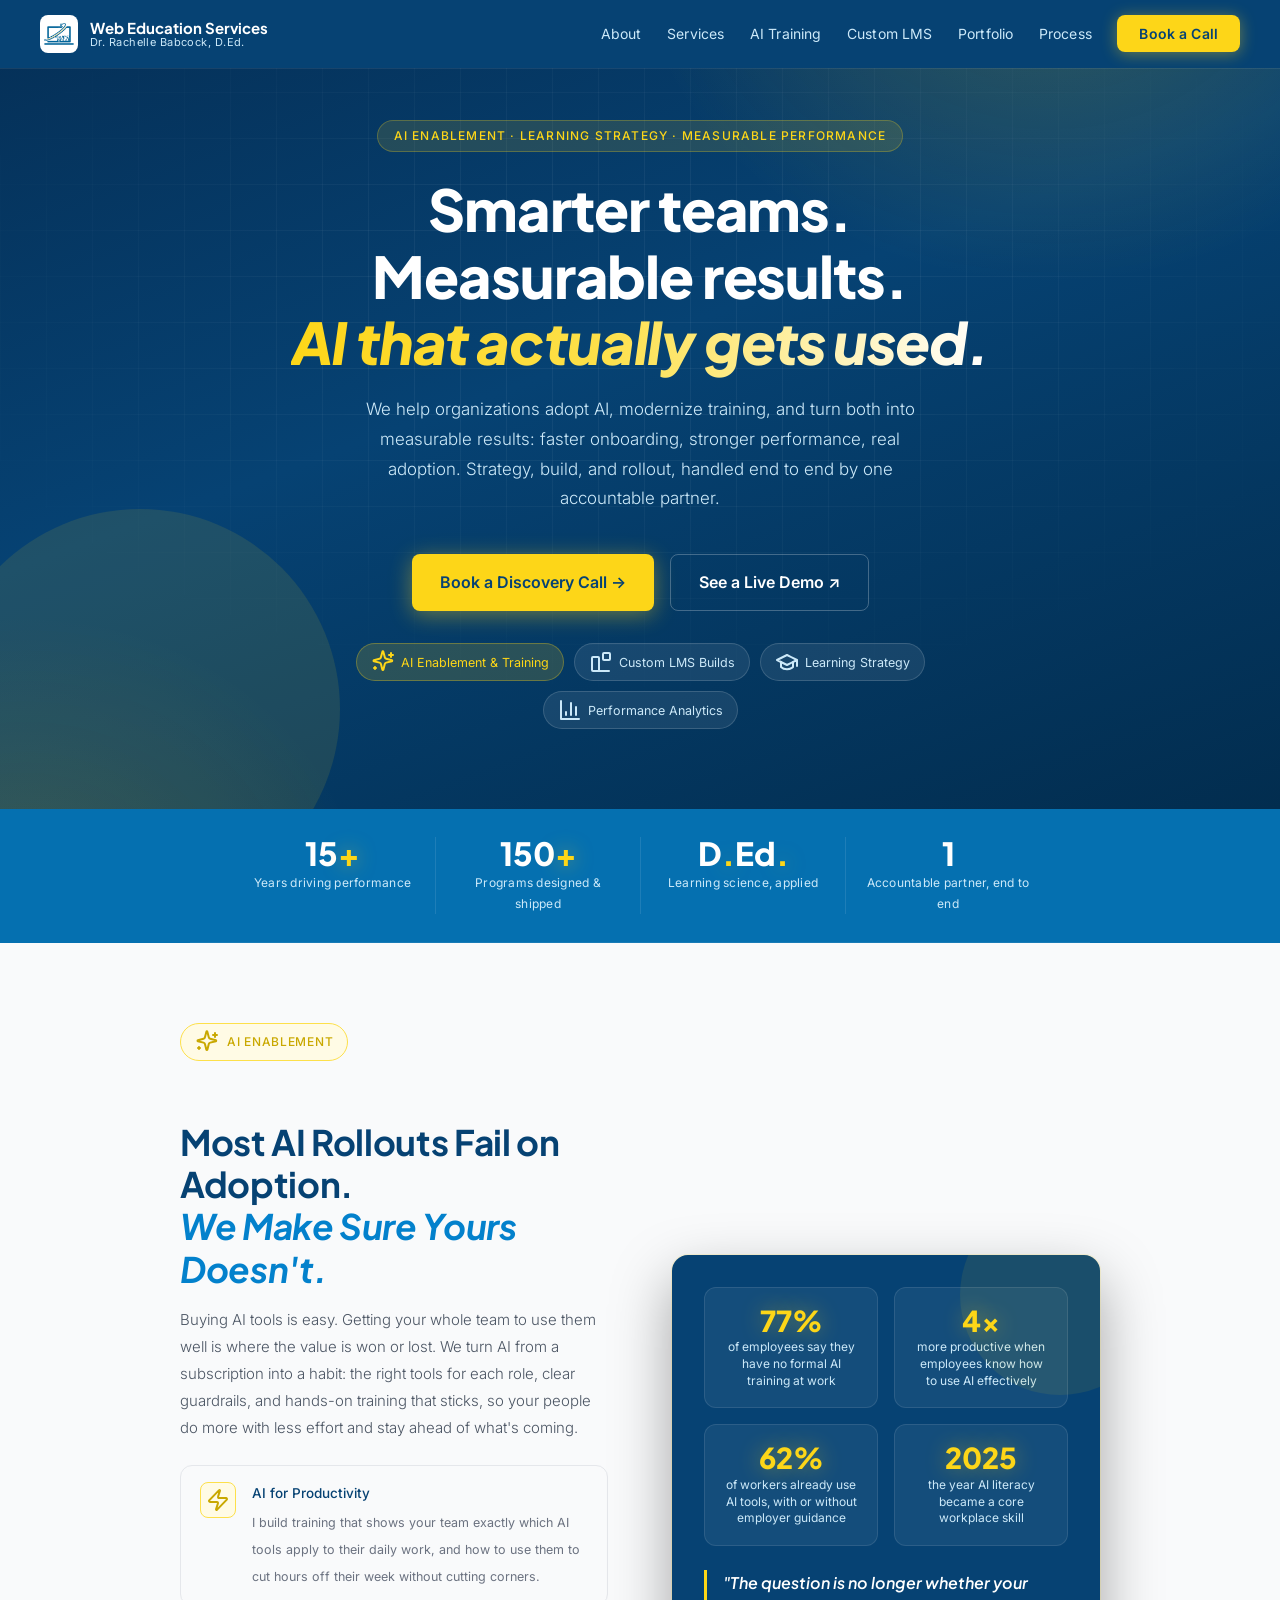
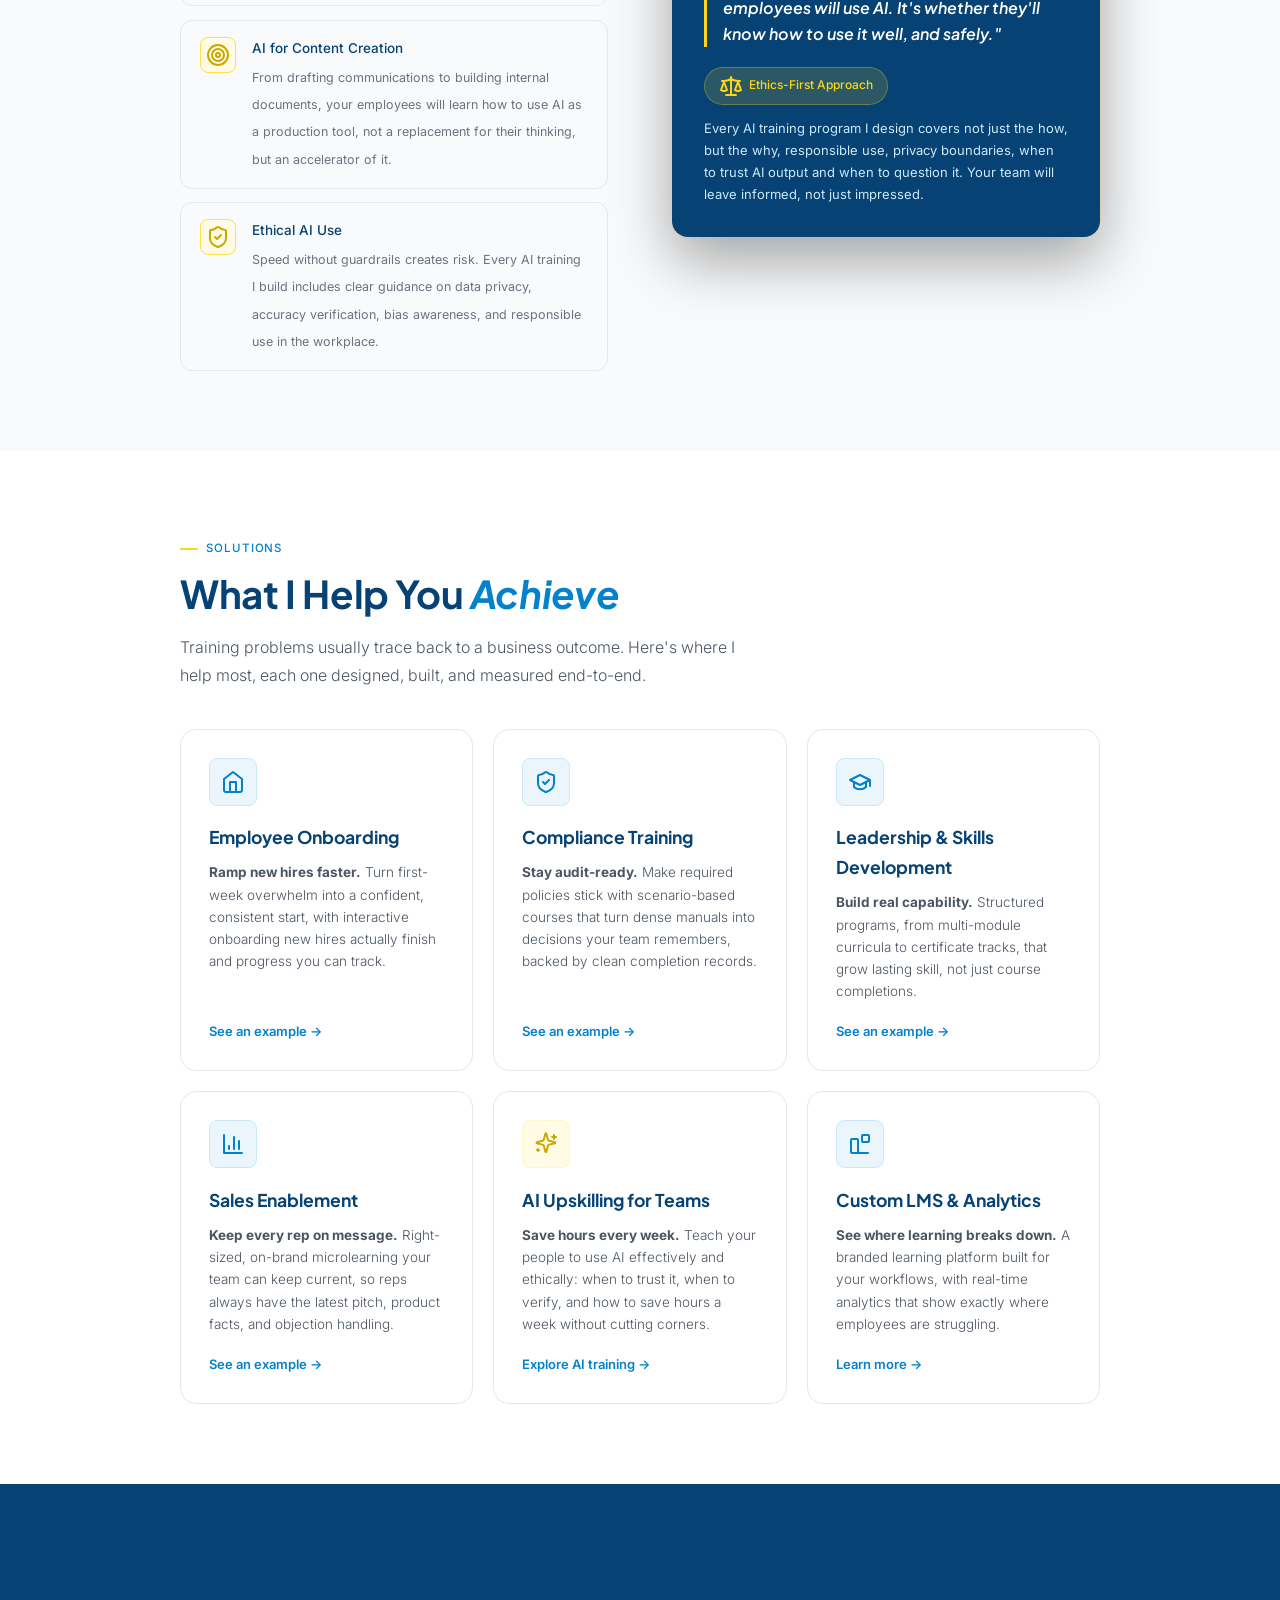
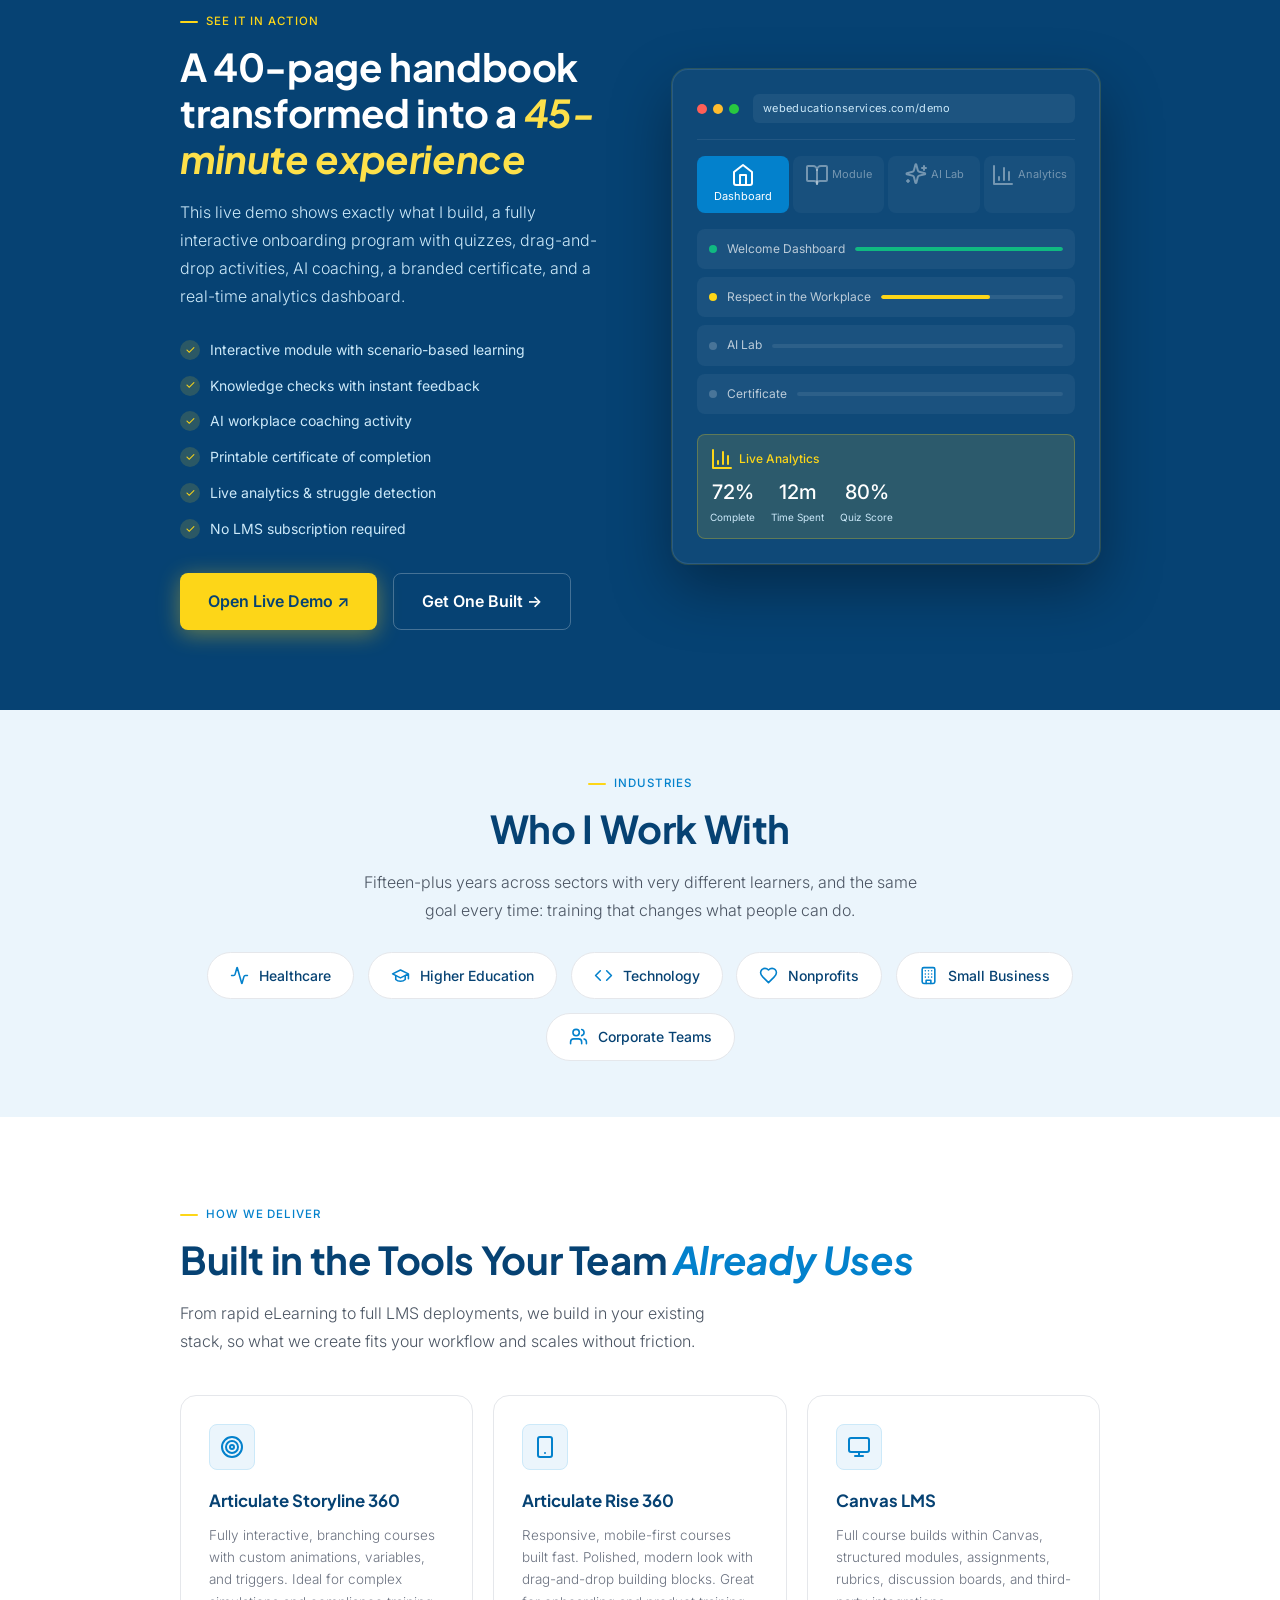
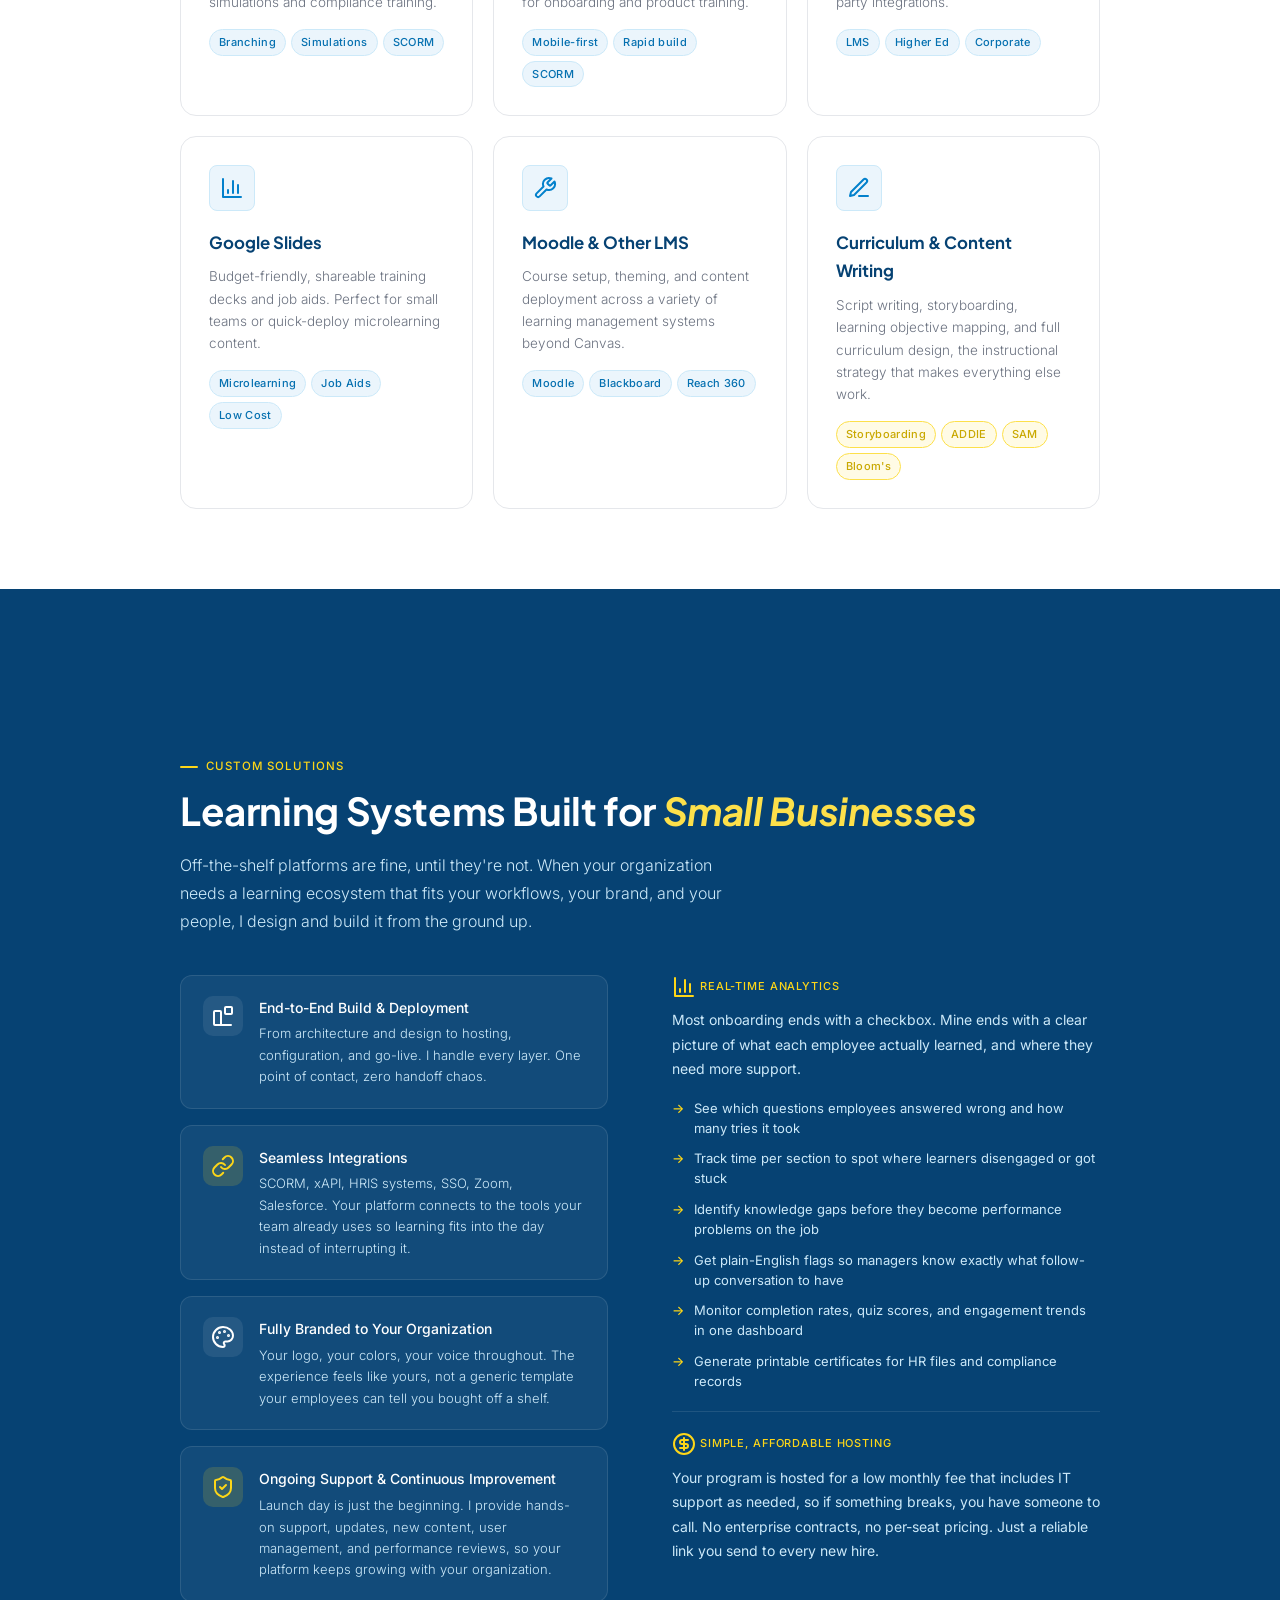
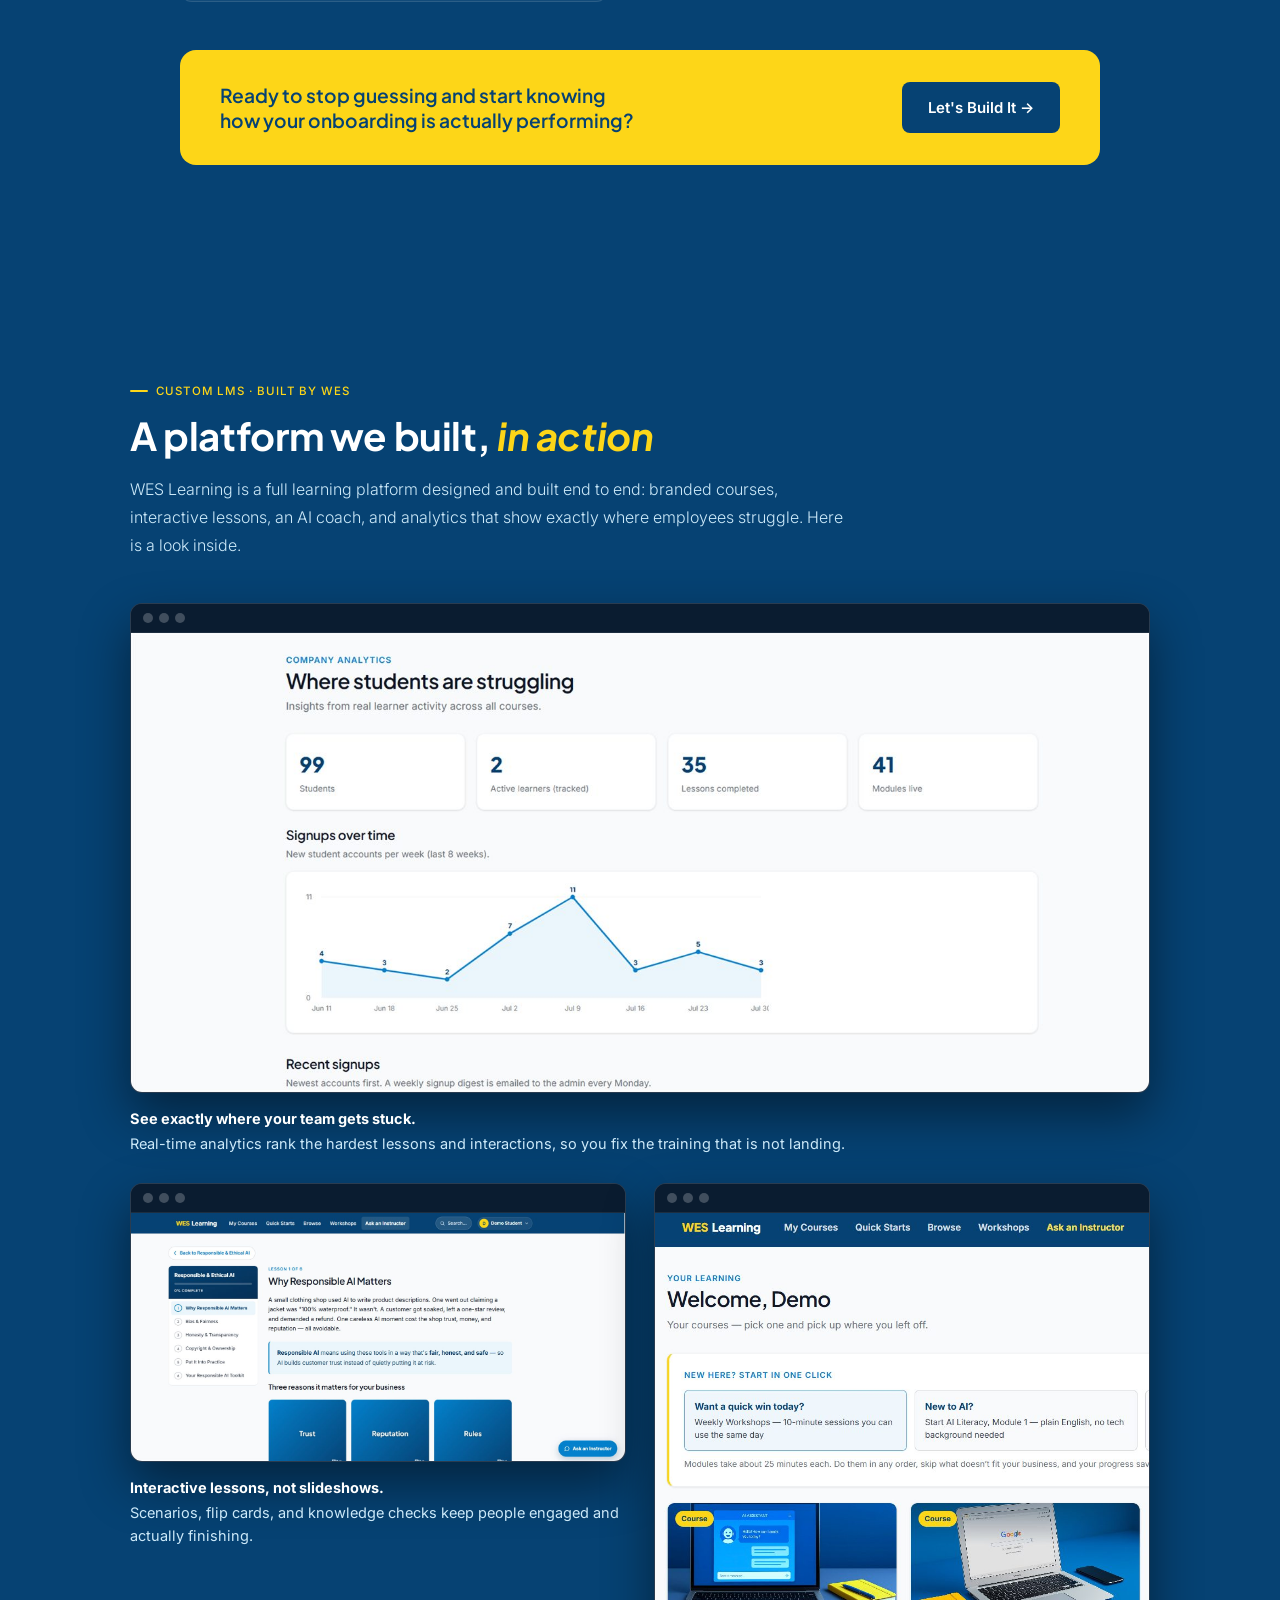
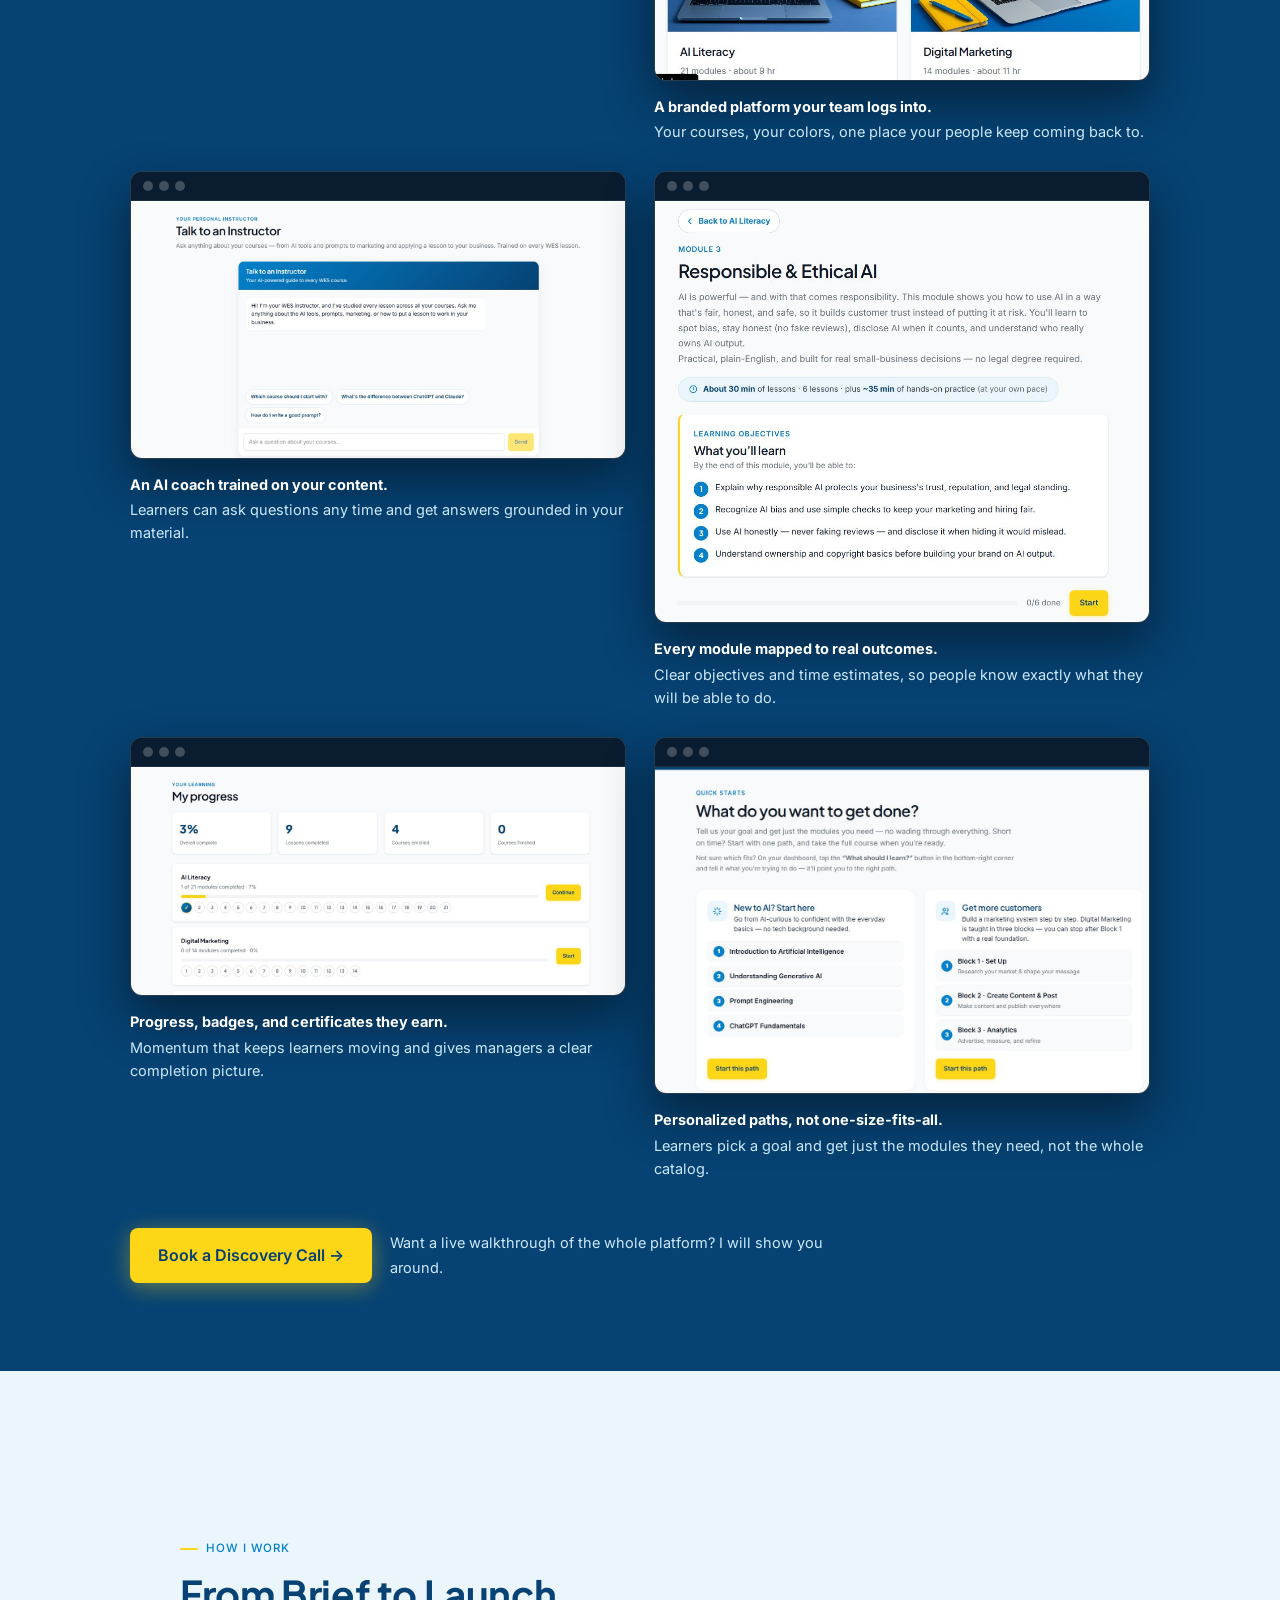
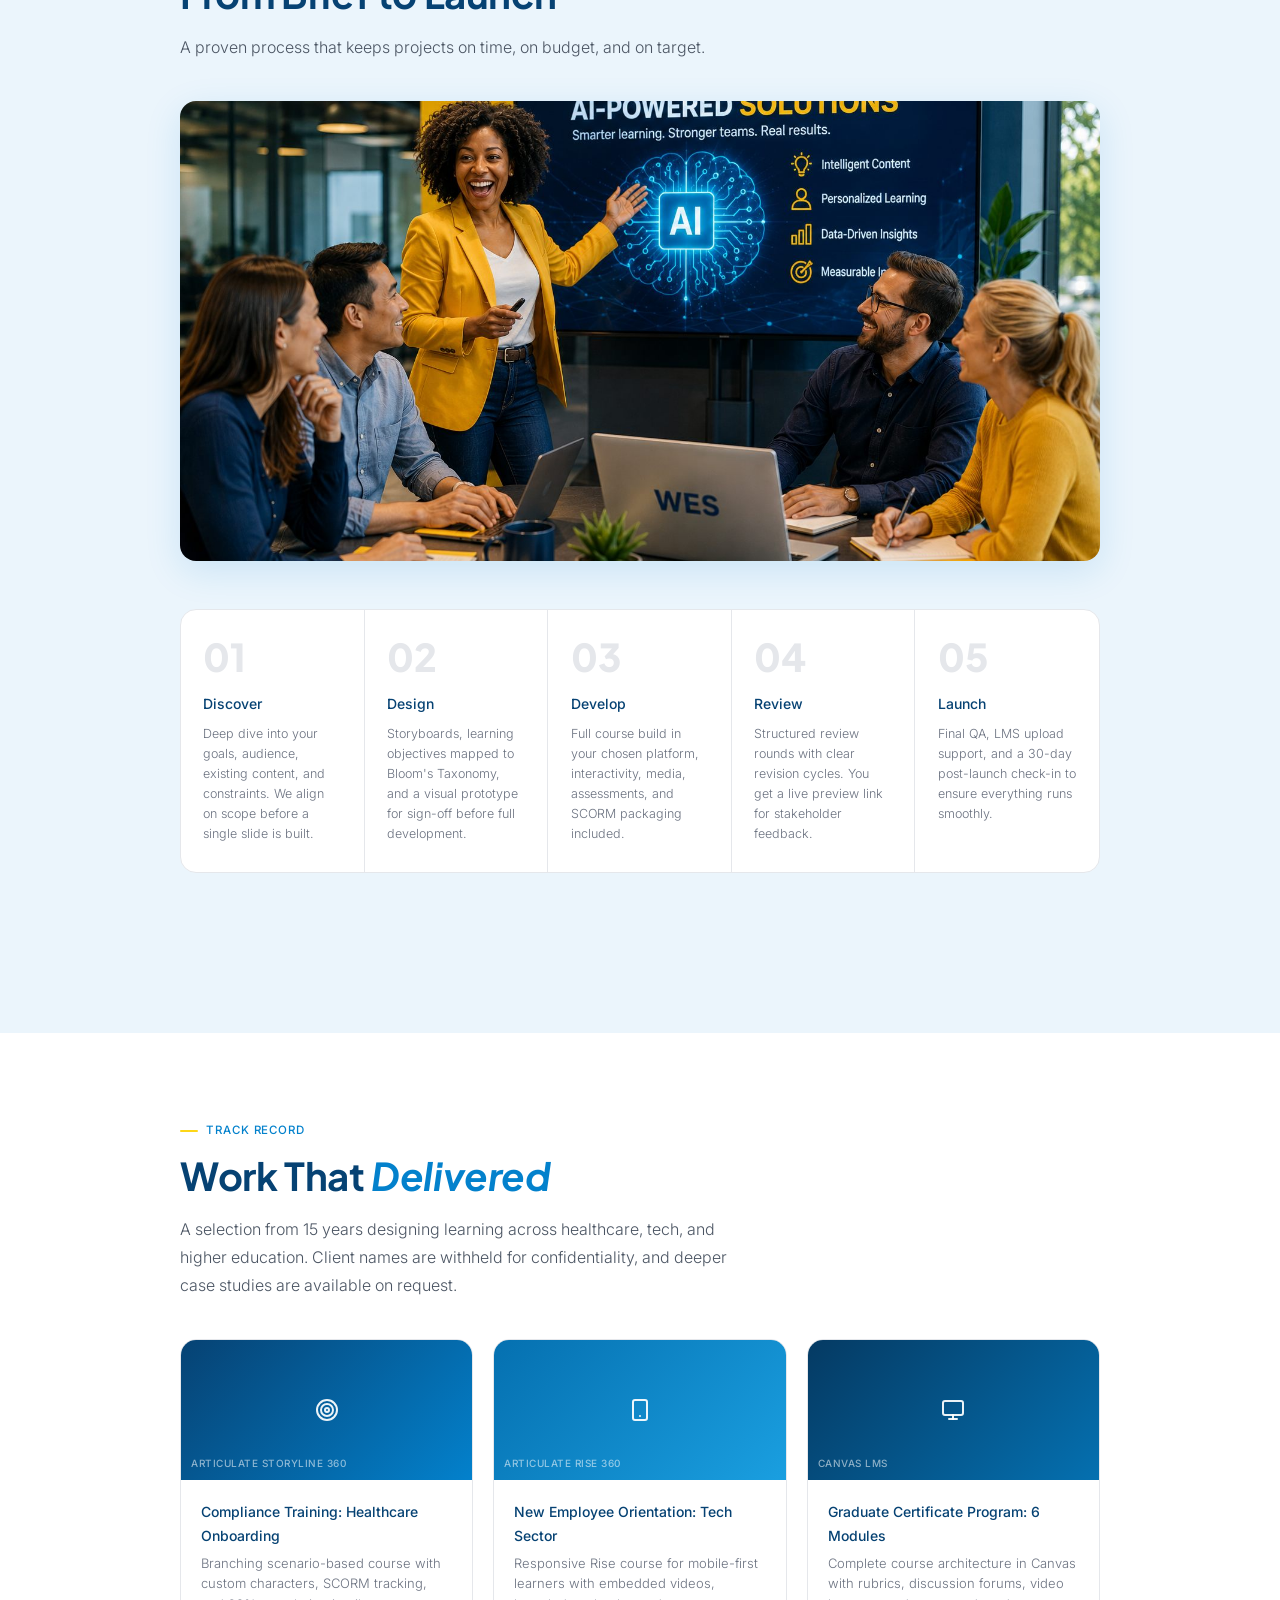
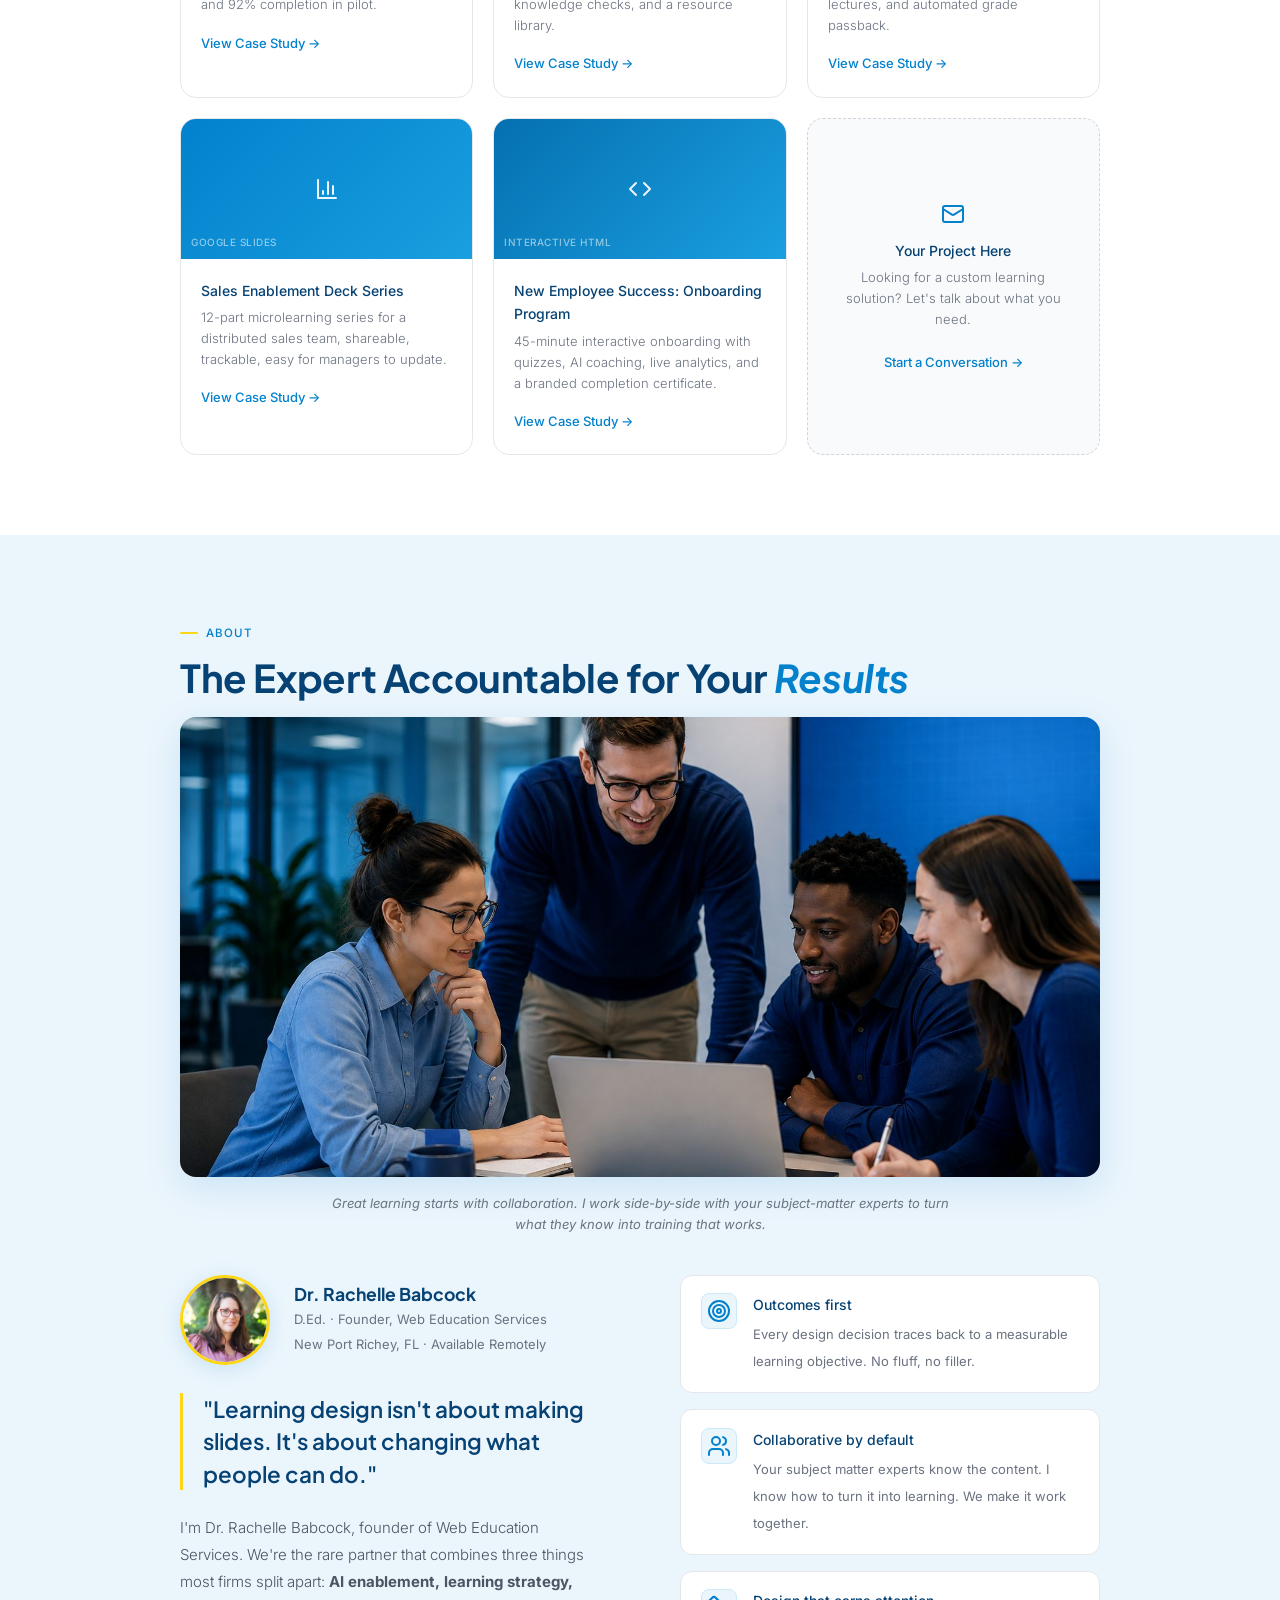
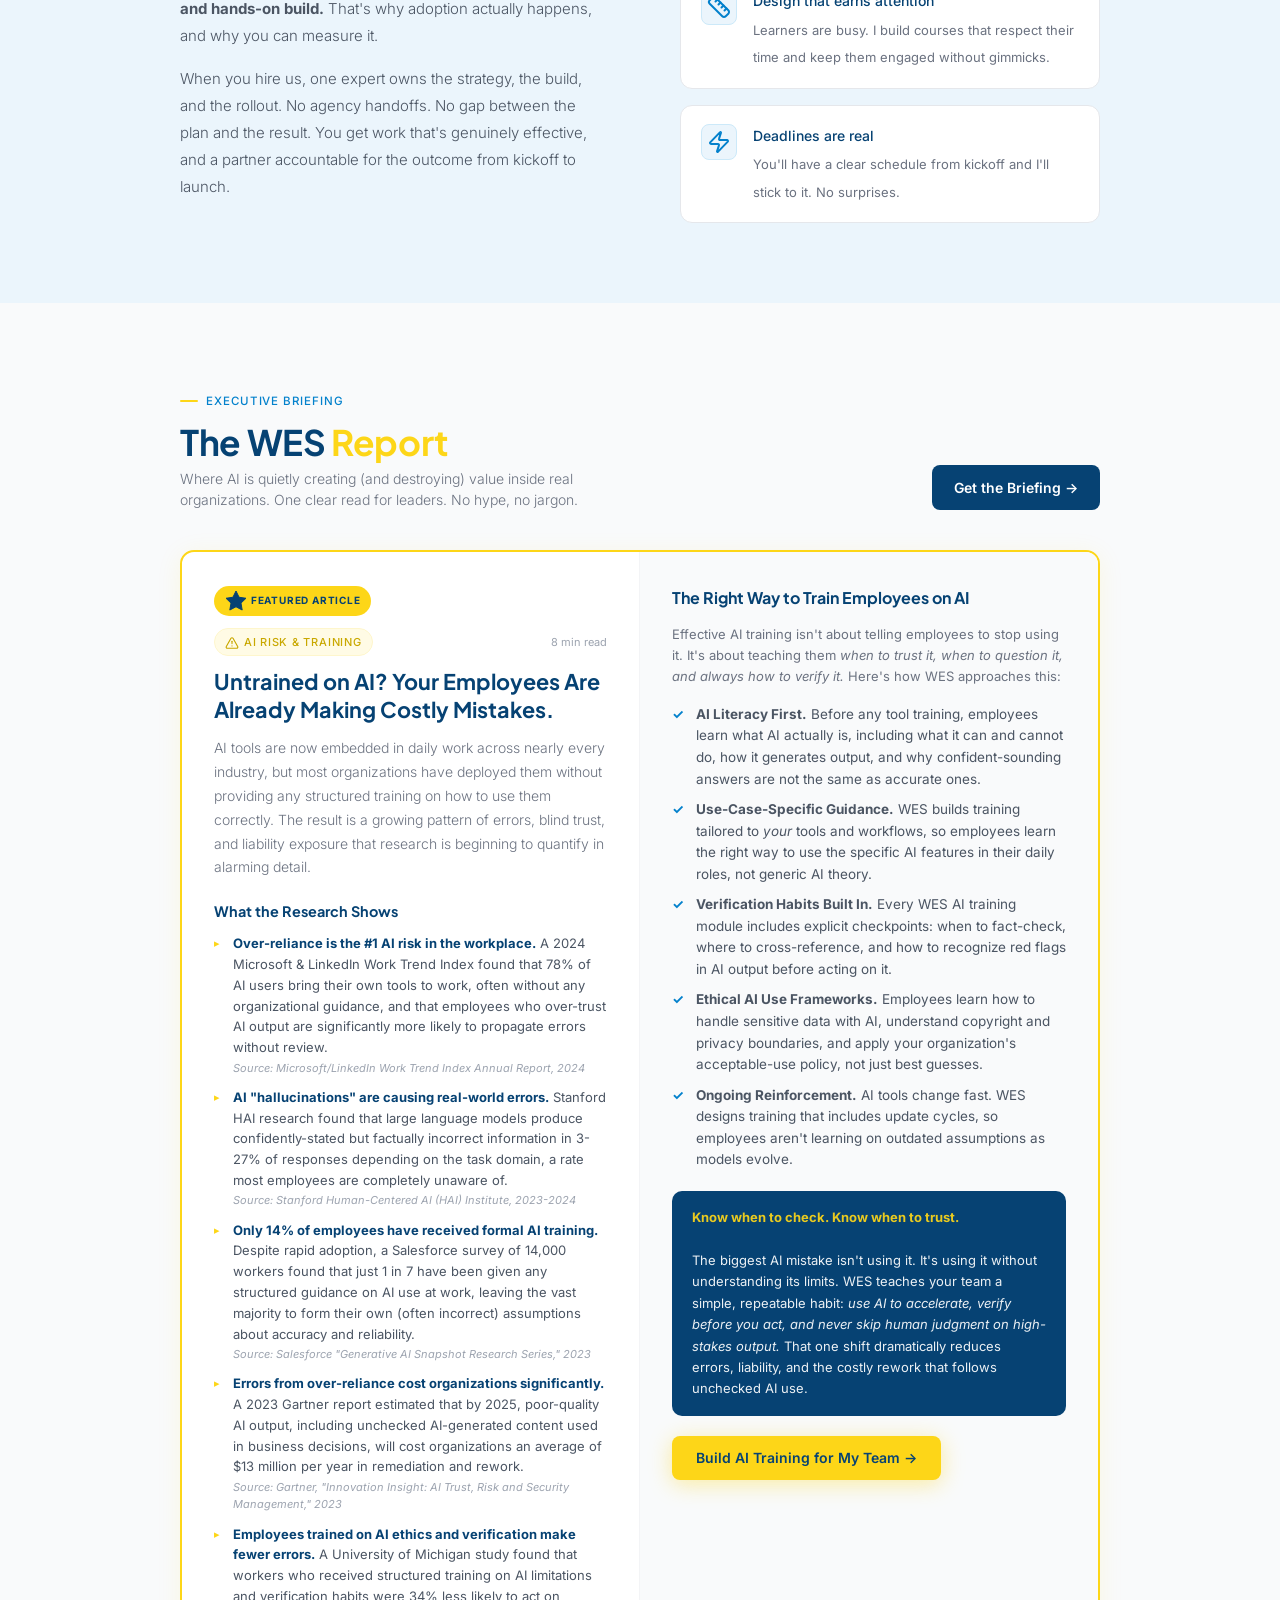
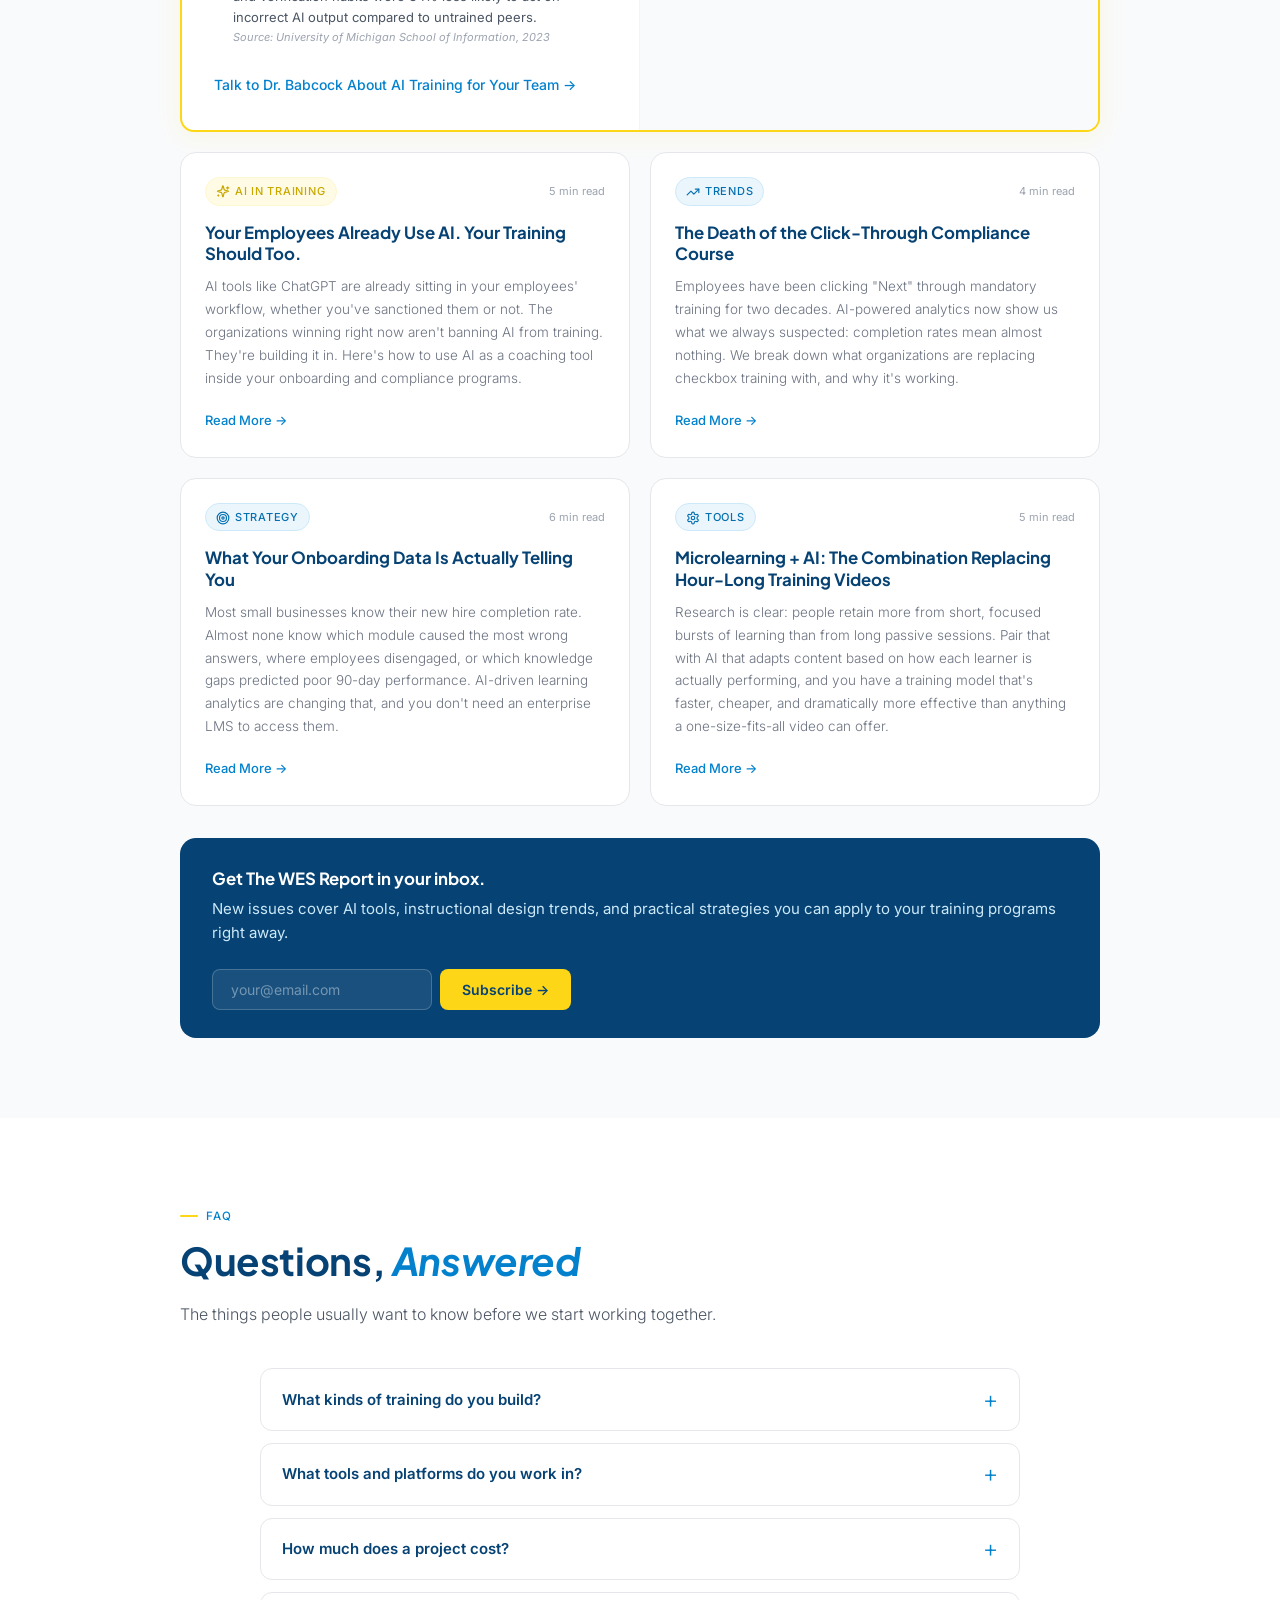
==== commit 2b4a8ef7: "Add 'WES Learning in action' showcase to portfolio (real LMS screenshots) New navy showcase section " ====
--- a/Websites/webeducationservices/index.html
+++ b/Websites/webeducationservices/index.html
@@ -960,6 +960,30 @@
   .footer-links { justify-content: center; }
   .demo-preview { display: none; }
 }
+/* WES LEARNING SHOWCASE */
+#lms-showcase { background: var(--blue-900); padding: 5rem 0 5.5rem; color: #fff; }
+#lms-showcase .section-inner { max-width: 1100px; margin: 0 auto; padding: 0 2.5rem; }
+#lms-showcase .eyebrow { color: var(--yellow-500); }
+#lms-showcase .section-title { color: #fff; }
+#lms-showcase .section-title em { color: var(--yellow-500); font-style: italic; }
+#lms-showcase .section-lead { color: var(--blue-100); max-width: 720px; }
+.shot-grid { display: grid; grid-template-columns: 1fr 1fr; gap: 1.75rem; margin-top: 2.75rem; }
+.shot-wide { grid-column: 1 / -1; }
+.shot { margin: 0; }
+.shot-frame { border-radius: var(--r-lg); overflow: hidden; border: 1px solid rgba(255,255,255,0.12); box-shadow: 0 22px 50px rgba(0,0,0,0.45); background: #0c2138; }
+.shot-bar { display: flex; align-items: center; gap: 6px; padding: 9px 12px; background: #0a1c30; border-bottom: 1px solid rgba(255,255,255,0.08); }
+.shot-bar span { width: 10px; height: 10px; border-radius: 50%; background: rgba(255,255,255,0.22); }
+.shot-frame img { display: block; width: 100%; height: auto; }
+.shot figcaption { margin-top: 14px; font-size: 14.5px; line-height: 1.6; color: var(--blue-100); }
+.shot figcaption strong { color: #fff; display: block; margin-bottom: 2px; }
+.showcase-cta { margin-top: 3rem; display: flex; align-items: center; gap: 18px; flex-wrap: wrap; }
+.showcase-cta span { color: var(--blue-200); font-size: 14.5px; max-width: 460px; }
+@media (max-width: 860px) {
+  #lms-showcase { padding: 3.5rem 0; }
+  #lms-showcase .section-inner { padding: 0 1.5rem; }
+  .shot-grid { grid-template-columns: 1fr; gap: 1.5rem; }
+}
+
 /* GUARANTEE */
 #guarantee { background: var(--blue-50); padding: 5rem 0; }
 #guarantee .section-inner { max-width: 1000px; margin: 0 auto; padding: 0 2.5rem; }
@@ -1407,6 +1431,49 @@
 </div>
 
 <!-- LIVE DEMO CTA -->
+<!-- WES LEARNING SHOWCASE -->
+<div id="lms-showcase">
+  <div class="section-inner">
+    <div class="eyebrow">Custom LMS · Built by WES</div>
+    <h2 class="section-title">A platform we built, <em>in action</em></h2>
+    <p class="section-lead">WES Learning is a full learning platform designed and built end to end: branded courses, interactive lessons, an AI coach, and analytics that show exactly where employees struggle. Here is a look inside.</p>
+    <div class="shot-grid">
+      <figure class="shot shot-wide">
+        <div class="shot-frame"><span class="shot-bar"><span></span><span></span><span></span></span><img src="images/lms-analytics.jpg" alt="Company analytics dashboard titled Where students are struggling, with student counts and a signups-over-time chart" loading="lazy" /></div>
+        <figcaption><strong>See exactly where your team gets stuck.</strong> Real-time analytics rank the hardest lessons and interactions, so you fix the training that is not landing.</figcaption>
+      </figure>
+      <figure class="shot">
+        <div class="shot-frame"><span class="shot-bar"><span></span><span></span><span></span></span><img src="images/lms-lesson.jpg" alt="An interactive lesson with a course sidebar and flip cards for Trust, Reputation, and Rules" loading="lazy" /></div>
+        <figcaption><strong>Interactive lessons, not slideshows.</strong> Scenarios, flip cards, and knowledge checks keep people engaged and actually finishing.</figcaption>
+      </figure>
+      <figure class="shot">
+        <div class="shot-frame"><span class="shot-bar"><span></span><span></span><span></span></span><img src="images/lms-dashboard.jpg" alt="Learner dashboard with branded course cards and progress" loading="lazy" /></div>
+        <figcaption><strong>A branded platform your team logs into.</strong> Your courses, your colors, one place your people keep coming back to.</figcaption>
+      </figure>
+      <figure class="shot">
+        <div class="shot-frame"><span class="shot-bar"><span></span><span></span><span></span></span><img src="images/lms-instructor.jpg" alt="Talk to an Instructor AI assistant with suggested questions" loading="lazy" /></div>
+        <figcaption><strong>An AI coach trained on your content.</strong> Learners can ask questions any time and get answers grounded in your material.</figcaption>
+      </figure>
+      <figure class="shot">
+        <div class="shot-frame"><span class="shot-bar"><span></span><span></span><span></span></span><img src="images/lms-objectives.jpg" alt="Module overview page with learning objectives and a time estimate" loading="lazy" /></div>
+        <figcaption><strong>Every module mapped to real outcomes.</strong> Clear objectives and time estimates, so people know exactly what they will be able to do.</figcaption>
+      </figure>
+      <figure class="shot">
+        <div class="shot-frame"><span class="shot-bar"><span></span><span></span><span></span></span><img src="images/lms-progress.jpg" alt="My Progress page with completion stats and module badges" loading="lazy" /></div>
+        <figcaption><strong>Progress, badges, and certificates they earn.</strong> Momentum that keeps learners moving and gives managers a clear completion picture.</figcaption>
+      </figure>
+      <figure class="shot">
+        <div class="shot-frame"><span class="shot-bar"><span></span><span></span><span></span></span><img src="images/lms-quickstarts.jpg" alt="Quick Starts page offering goal-based learning paths" loading="lazy" /></div>
+        <figcaption><strong>Personalized paths, not one-size-fits-all.</strong> Learners pick a goal and get just the modules they need, not the whole catalog.</figcaption>
+      </figure>
+    </div>
+    <div class="showcase-cta">
+      <a href="#contact" class="btn-primary">Book a Discovery Call →</a>
+      <span>Want a live walkthrough of the whole platform? I will show you around.</span>
+    </div>
+  </div>
+</div>
+
 <!-- PROCESS -->
 <div id="process">
   <div class="section-inner" style="padding-top: 5rem; padding-bottom: 5rem;">
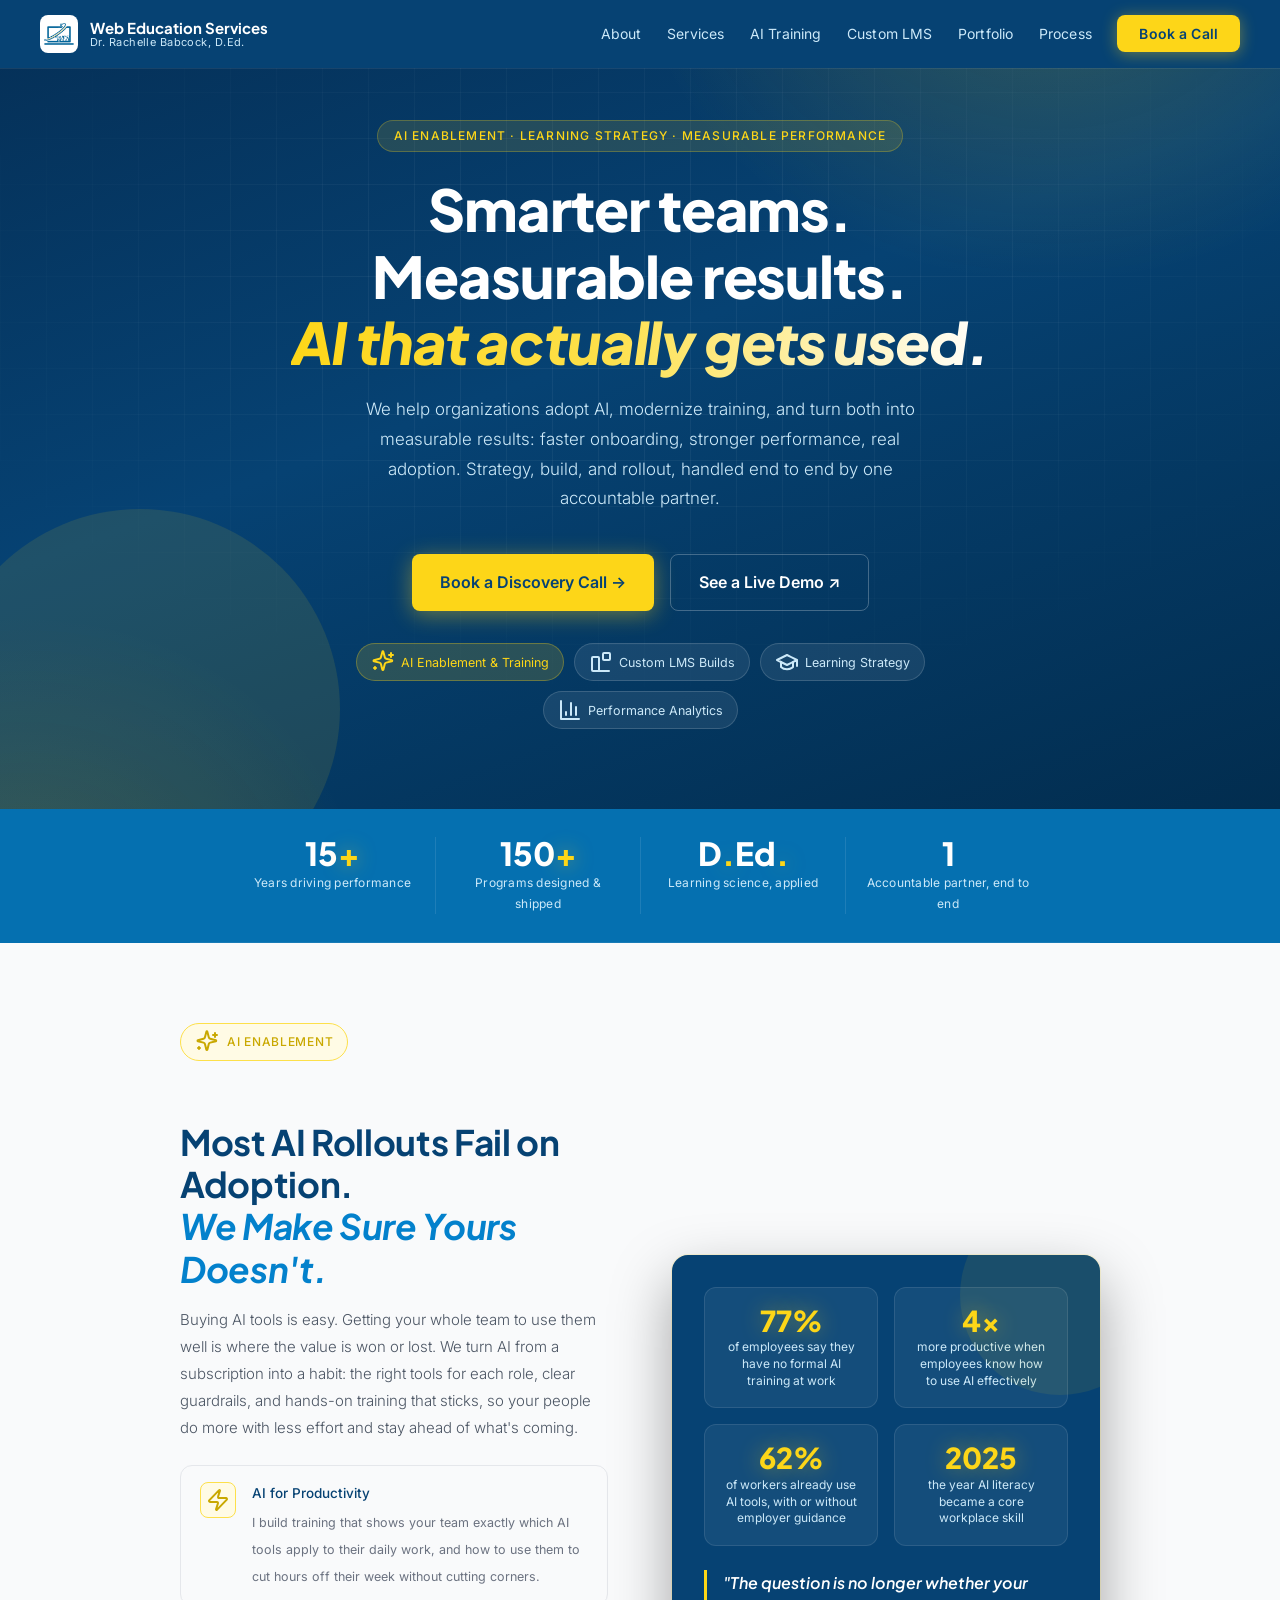
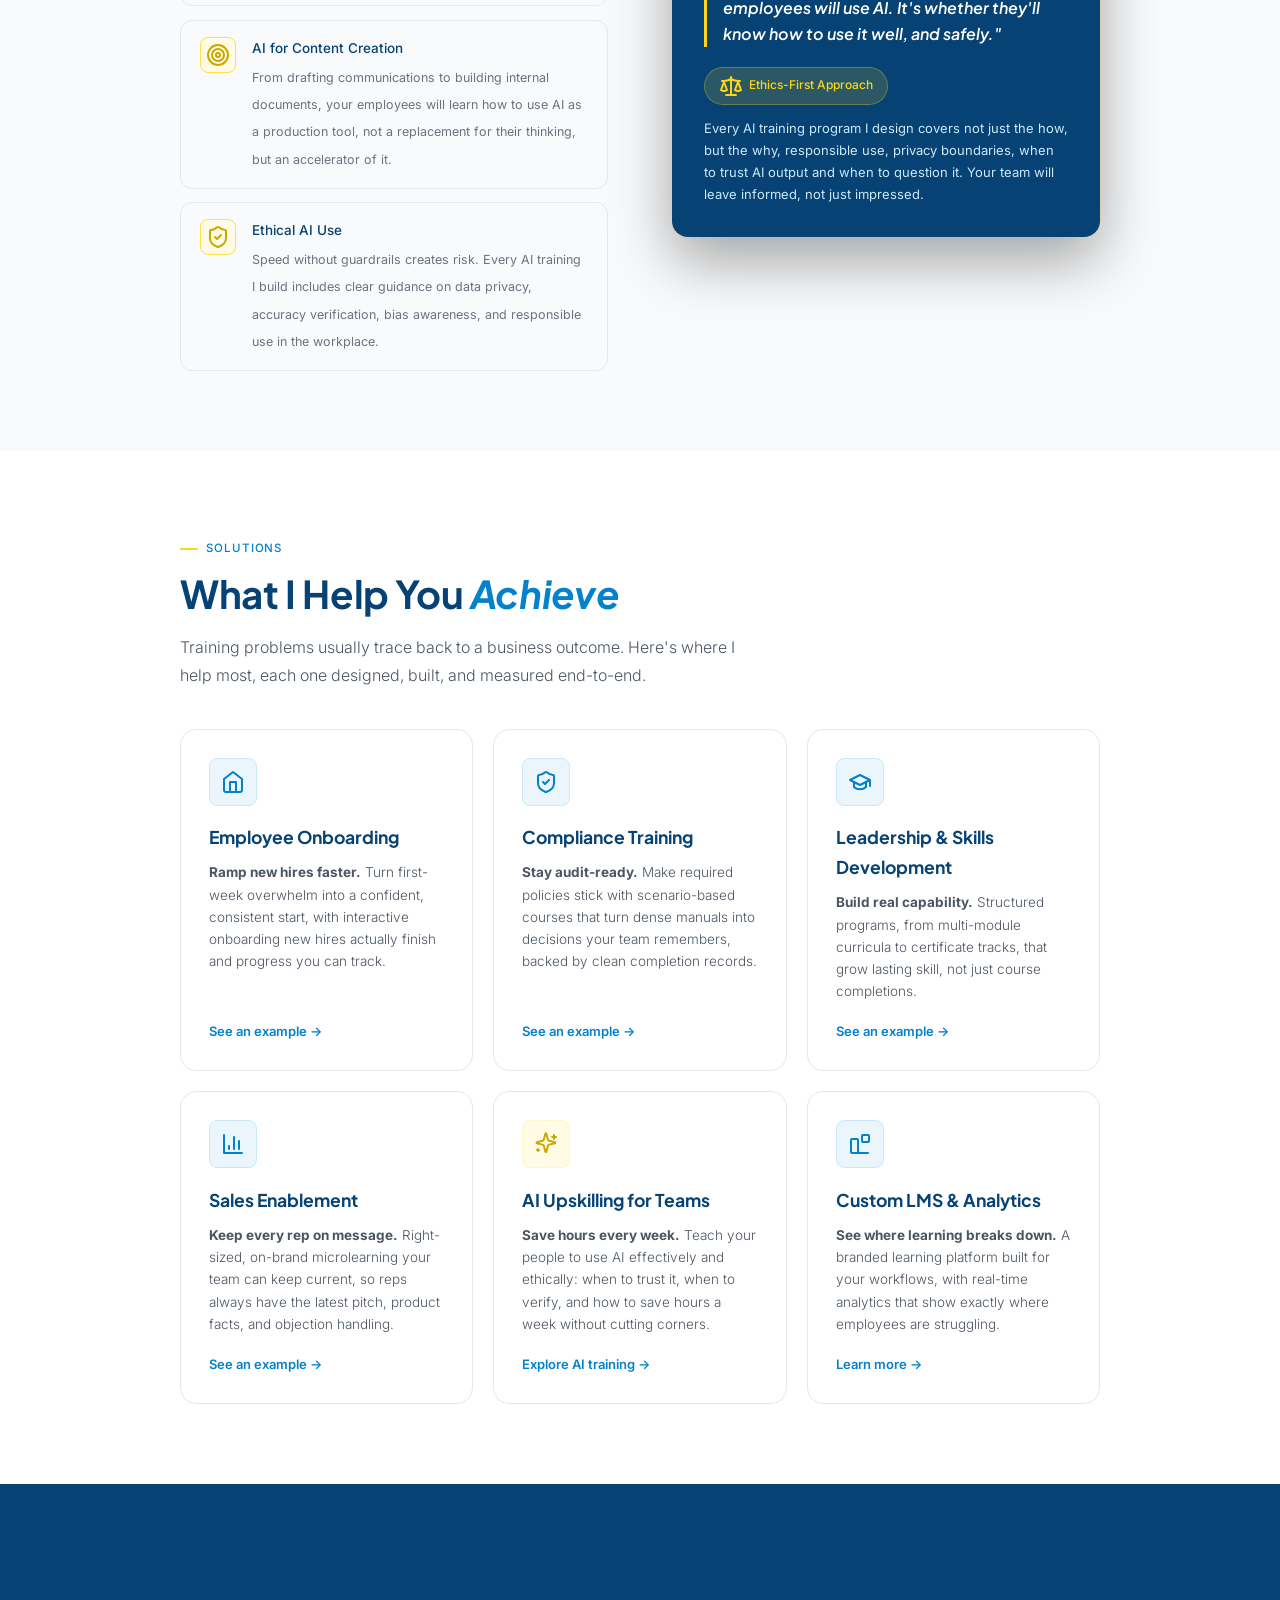
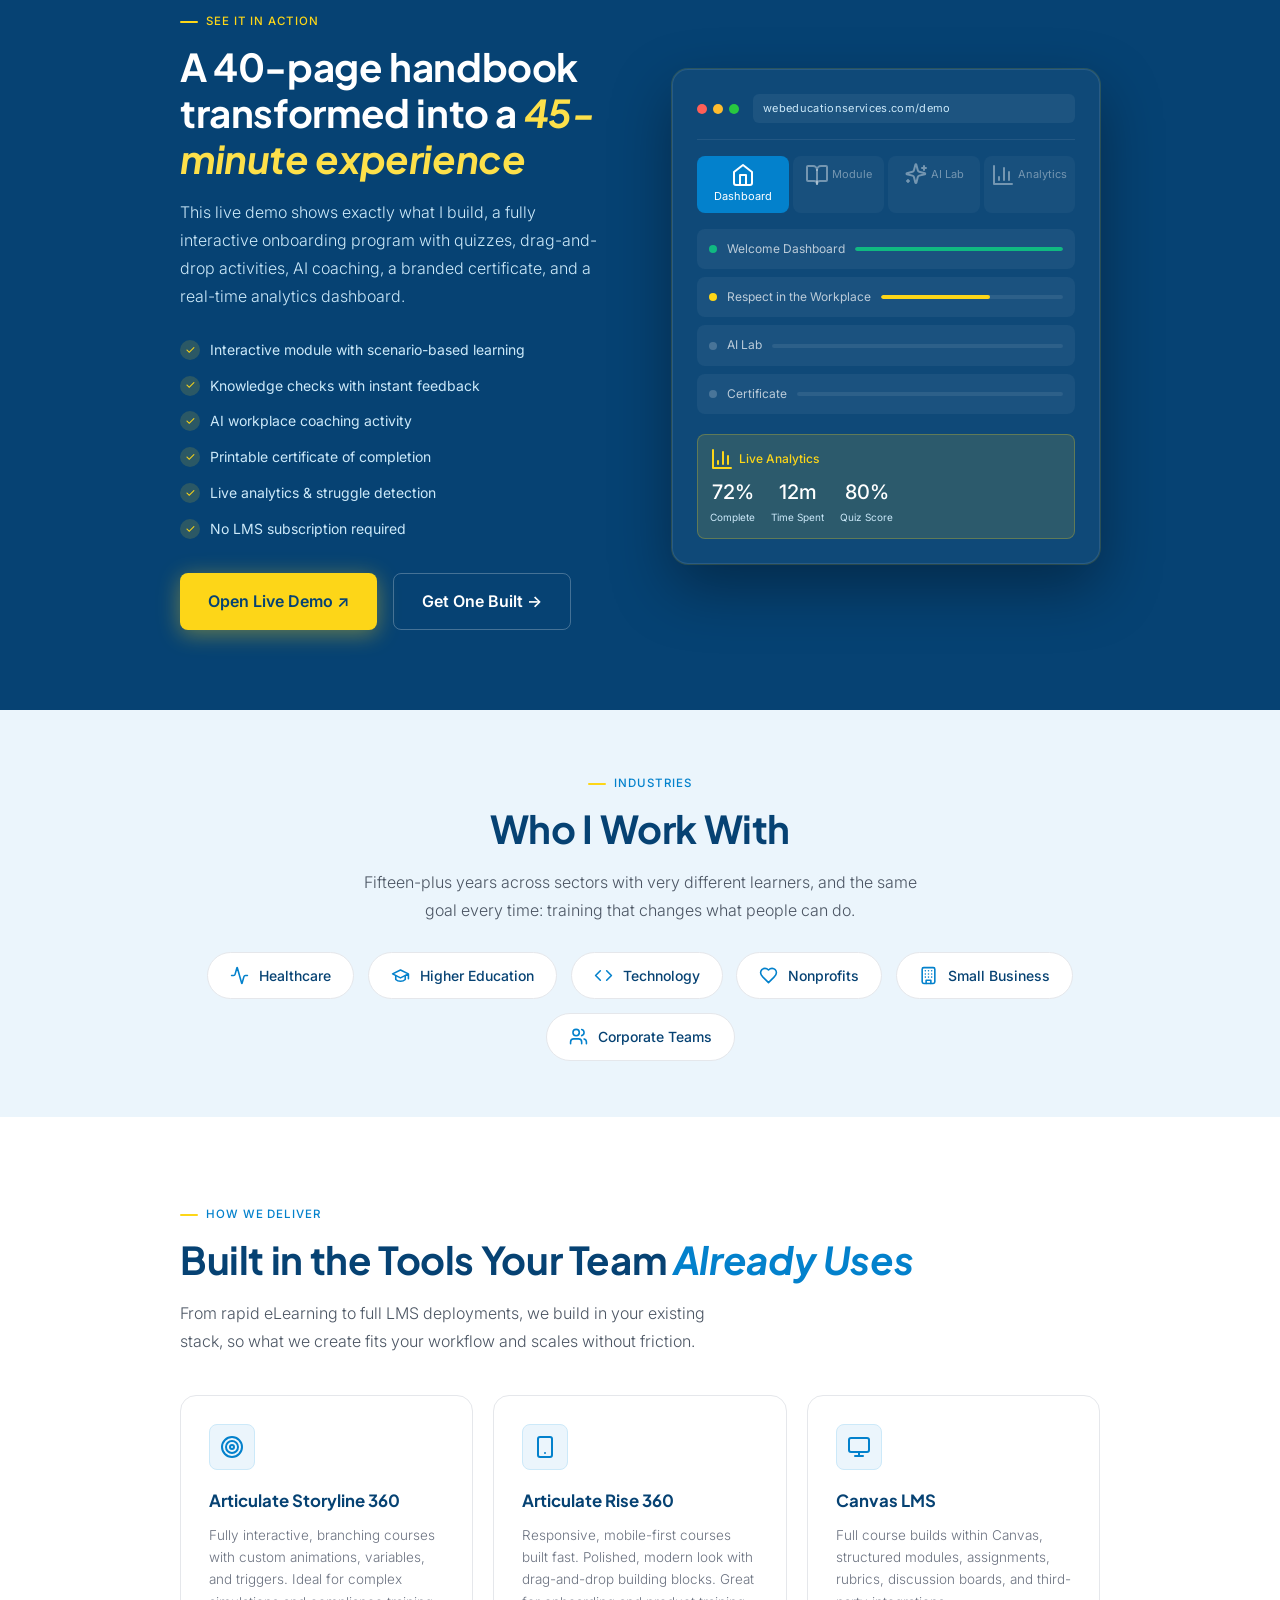
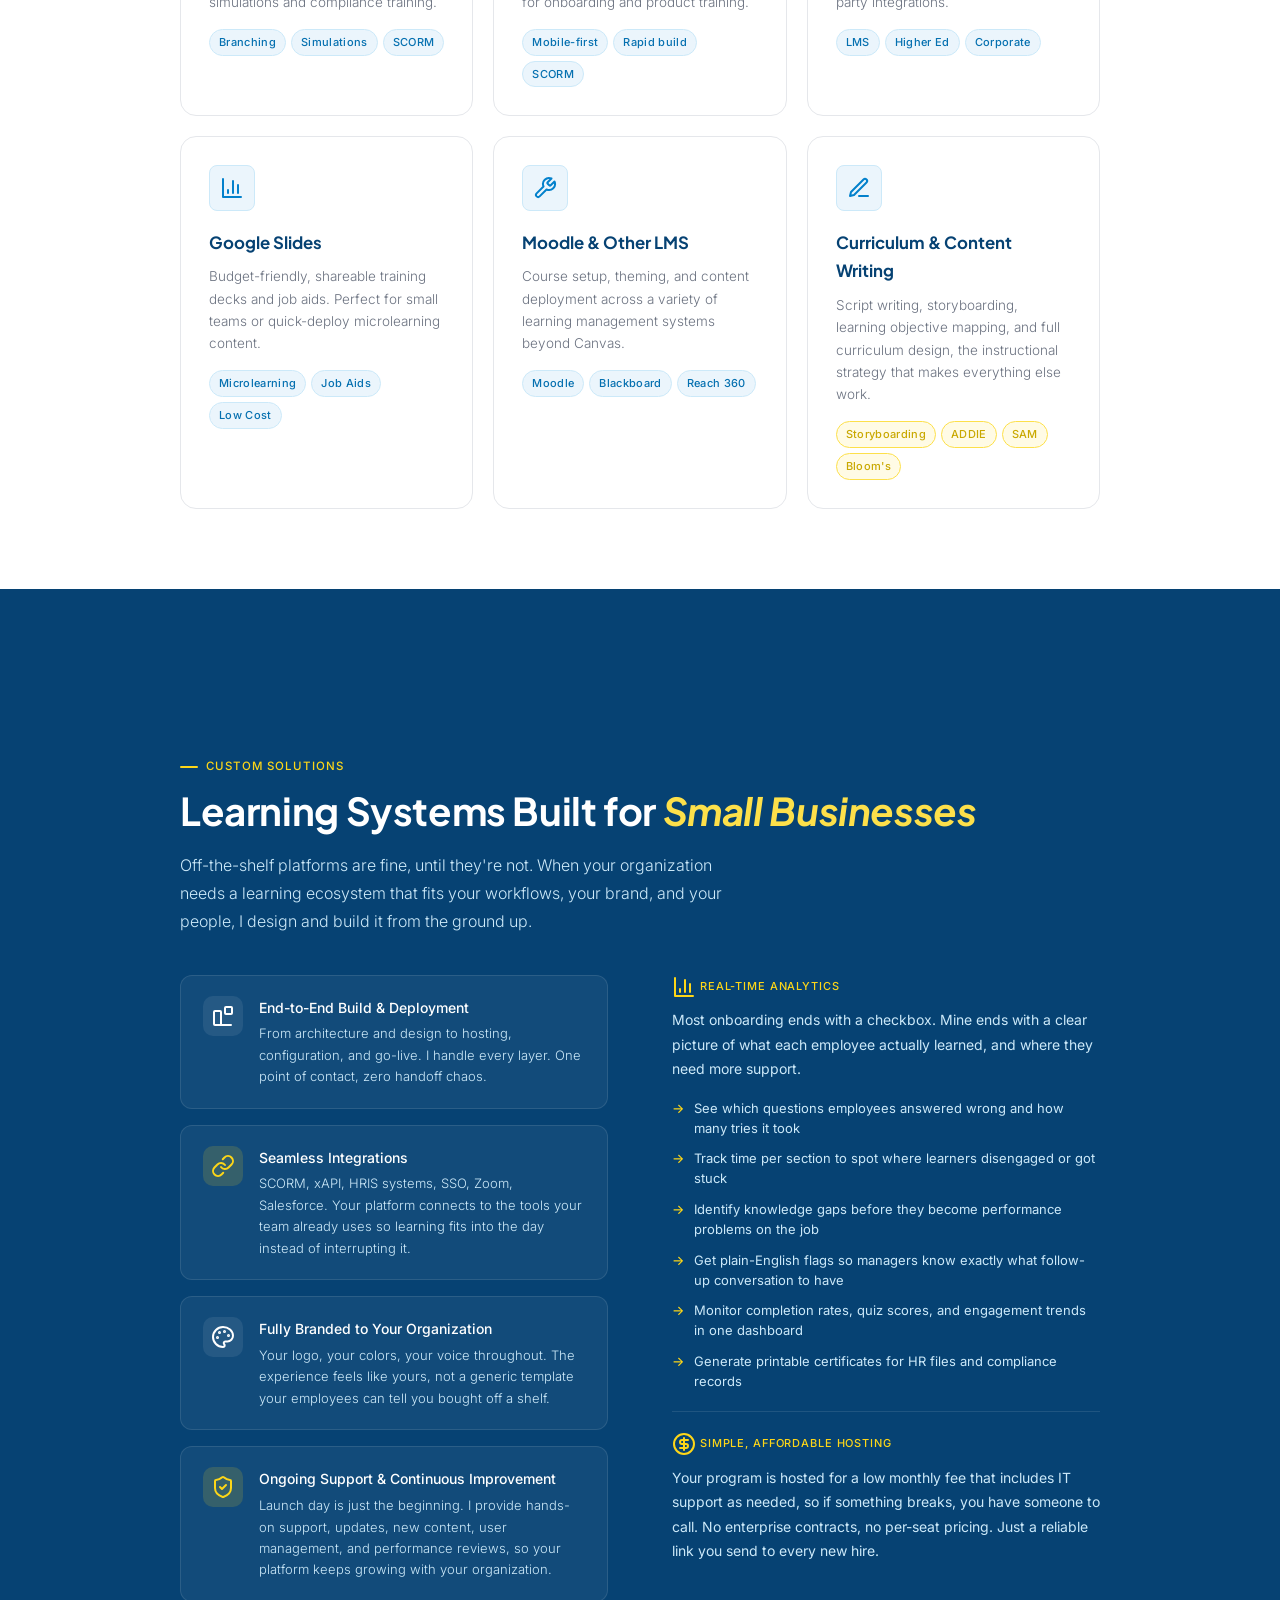
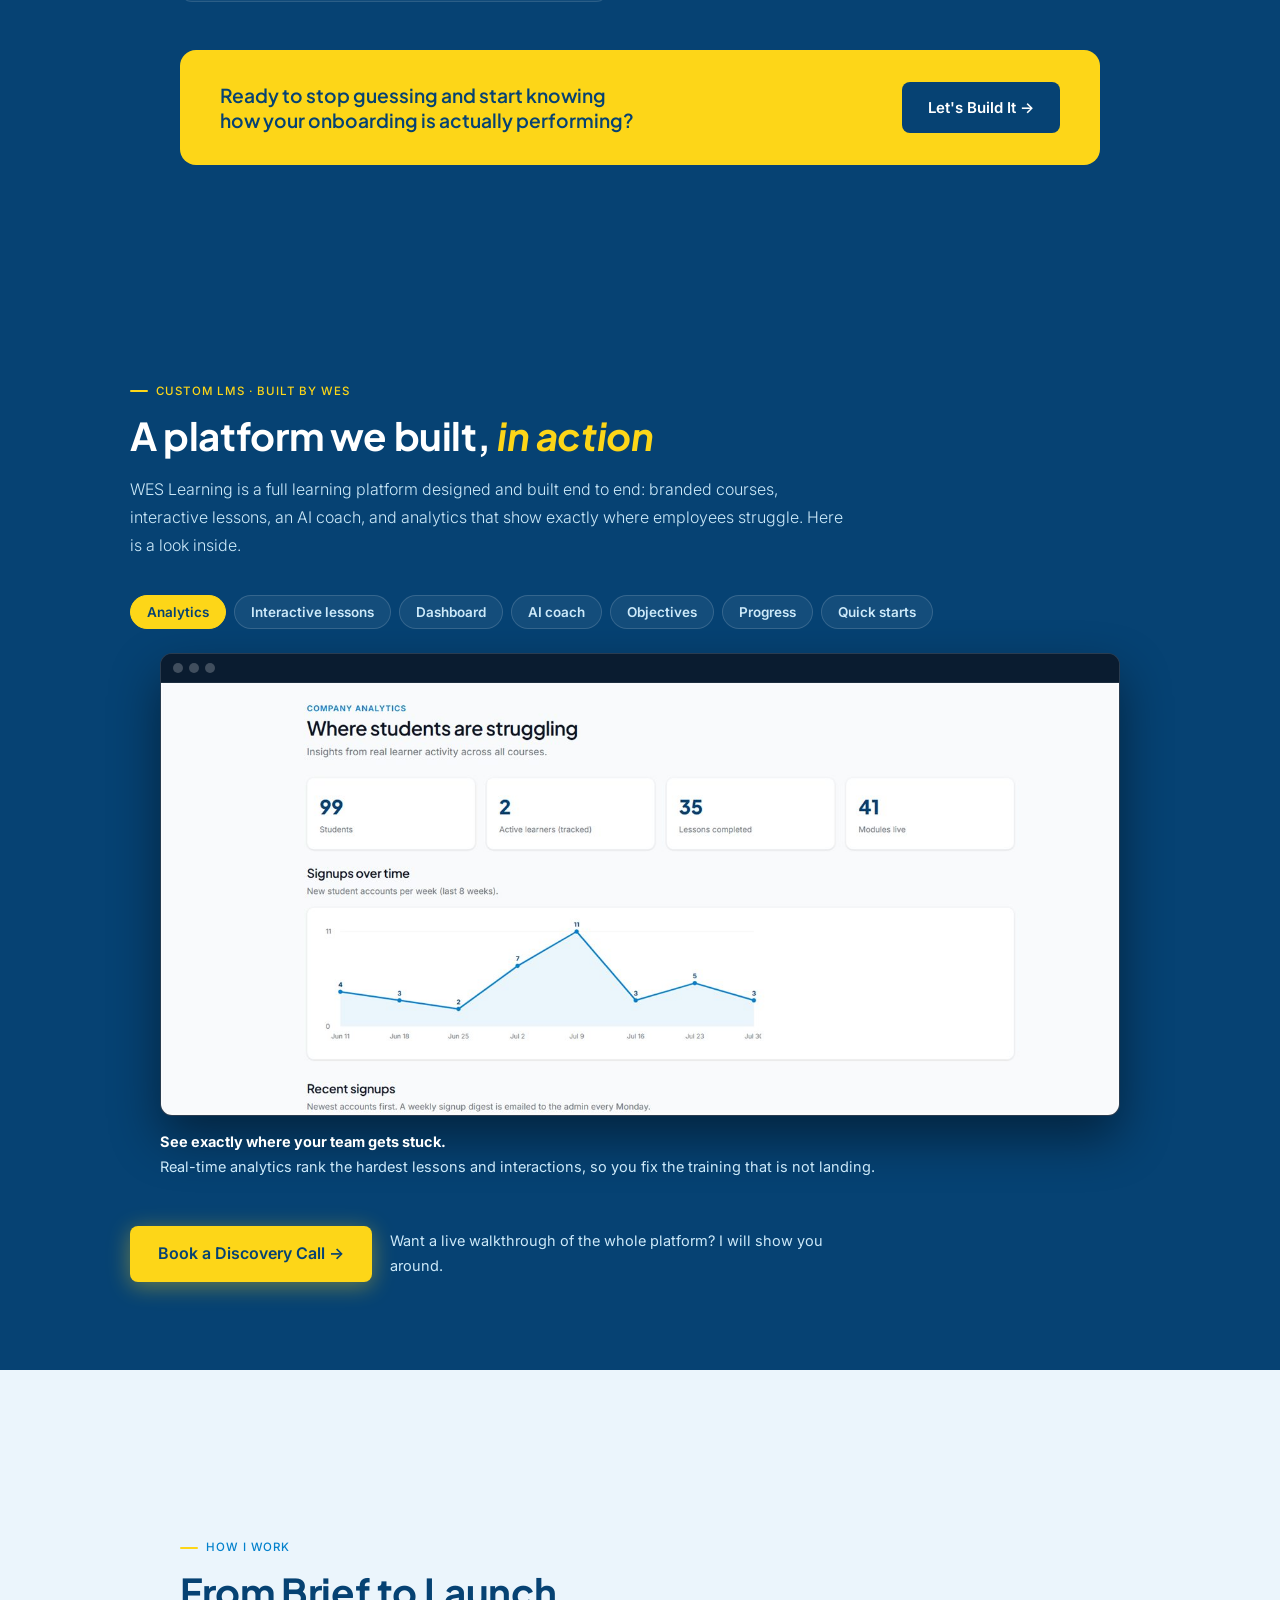
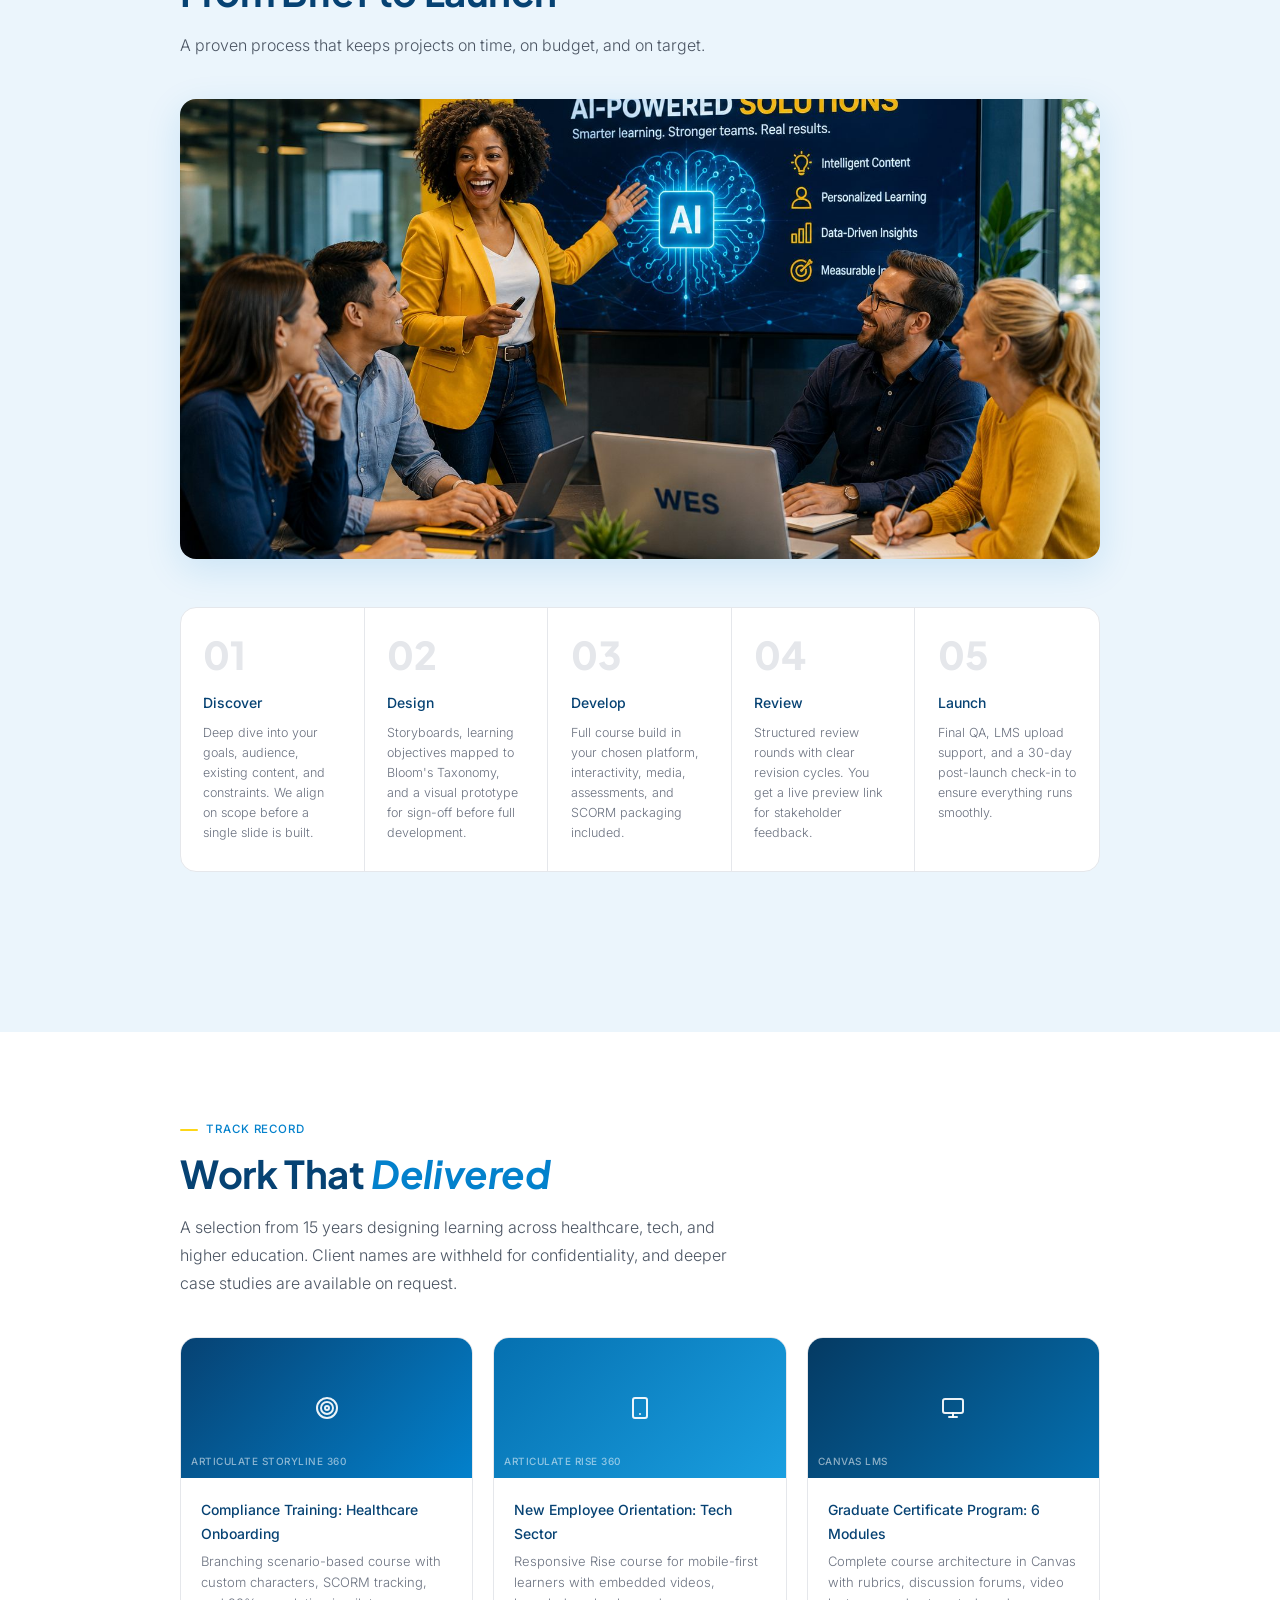
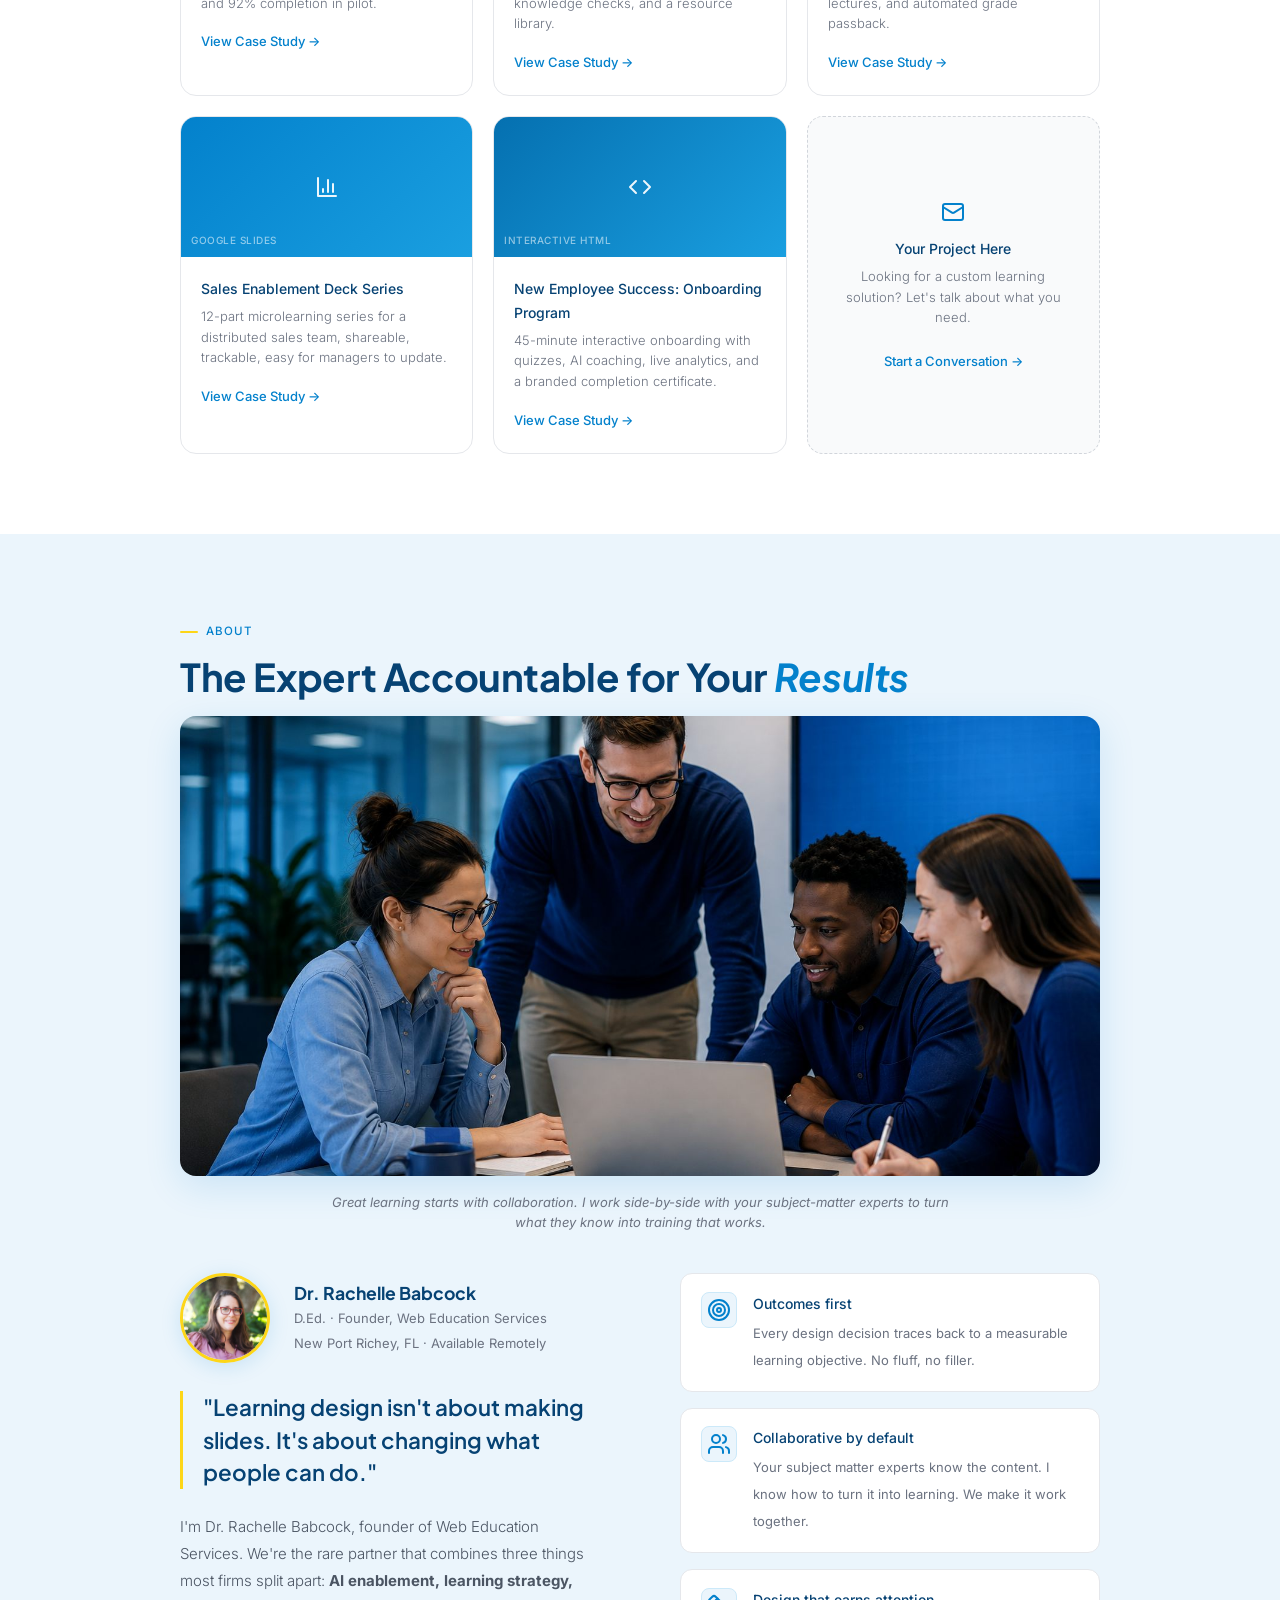
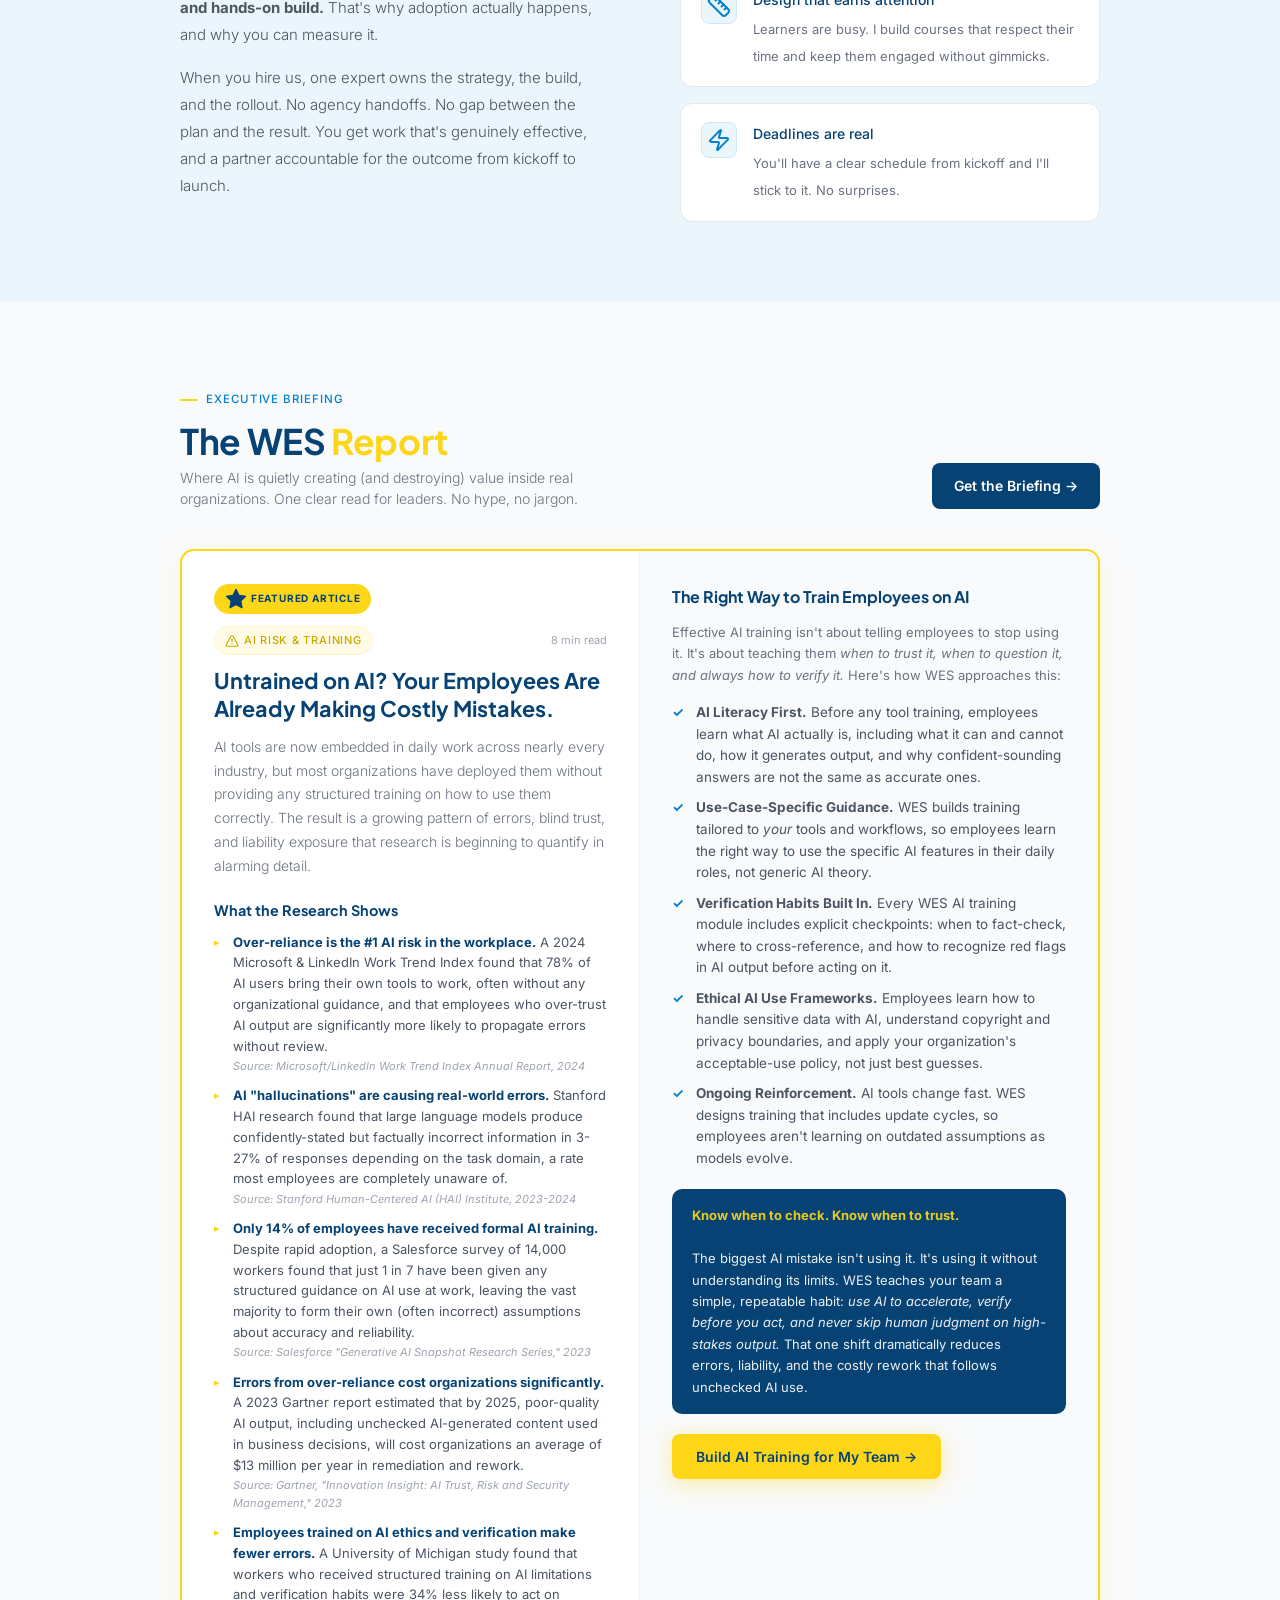
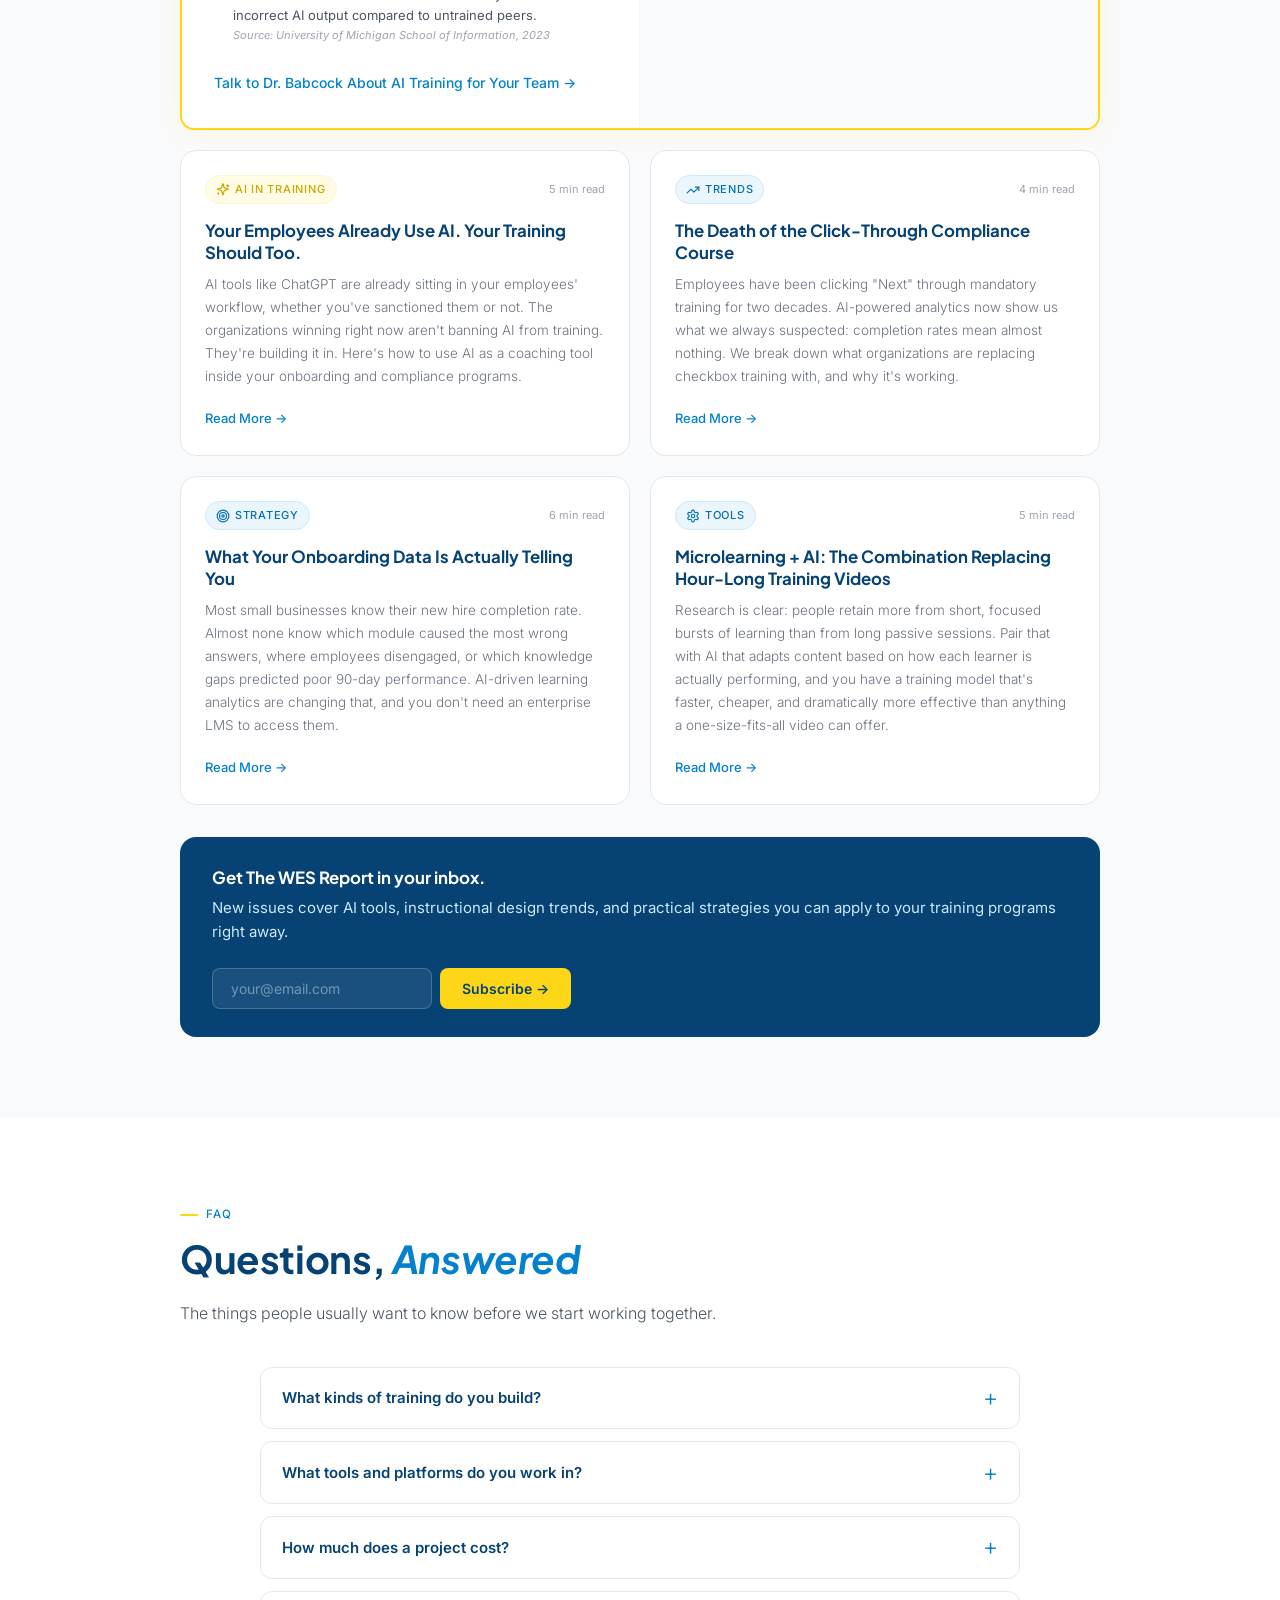
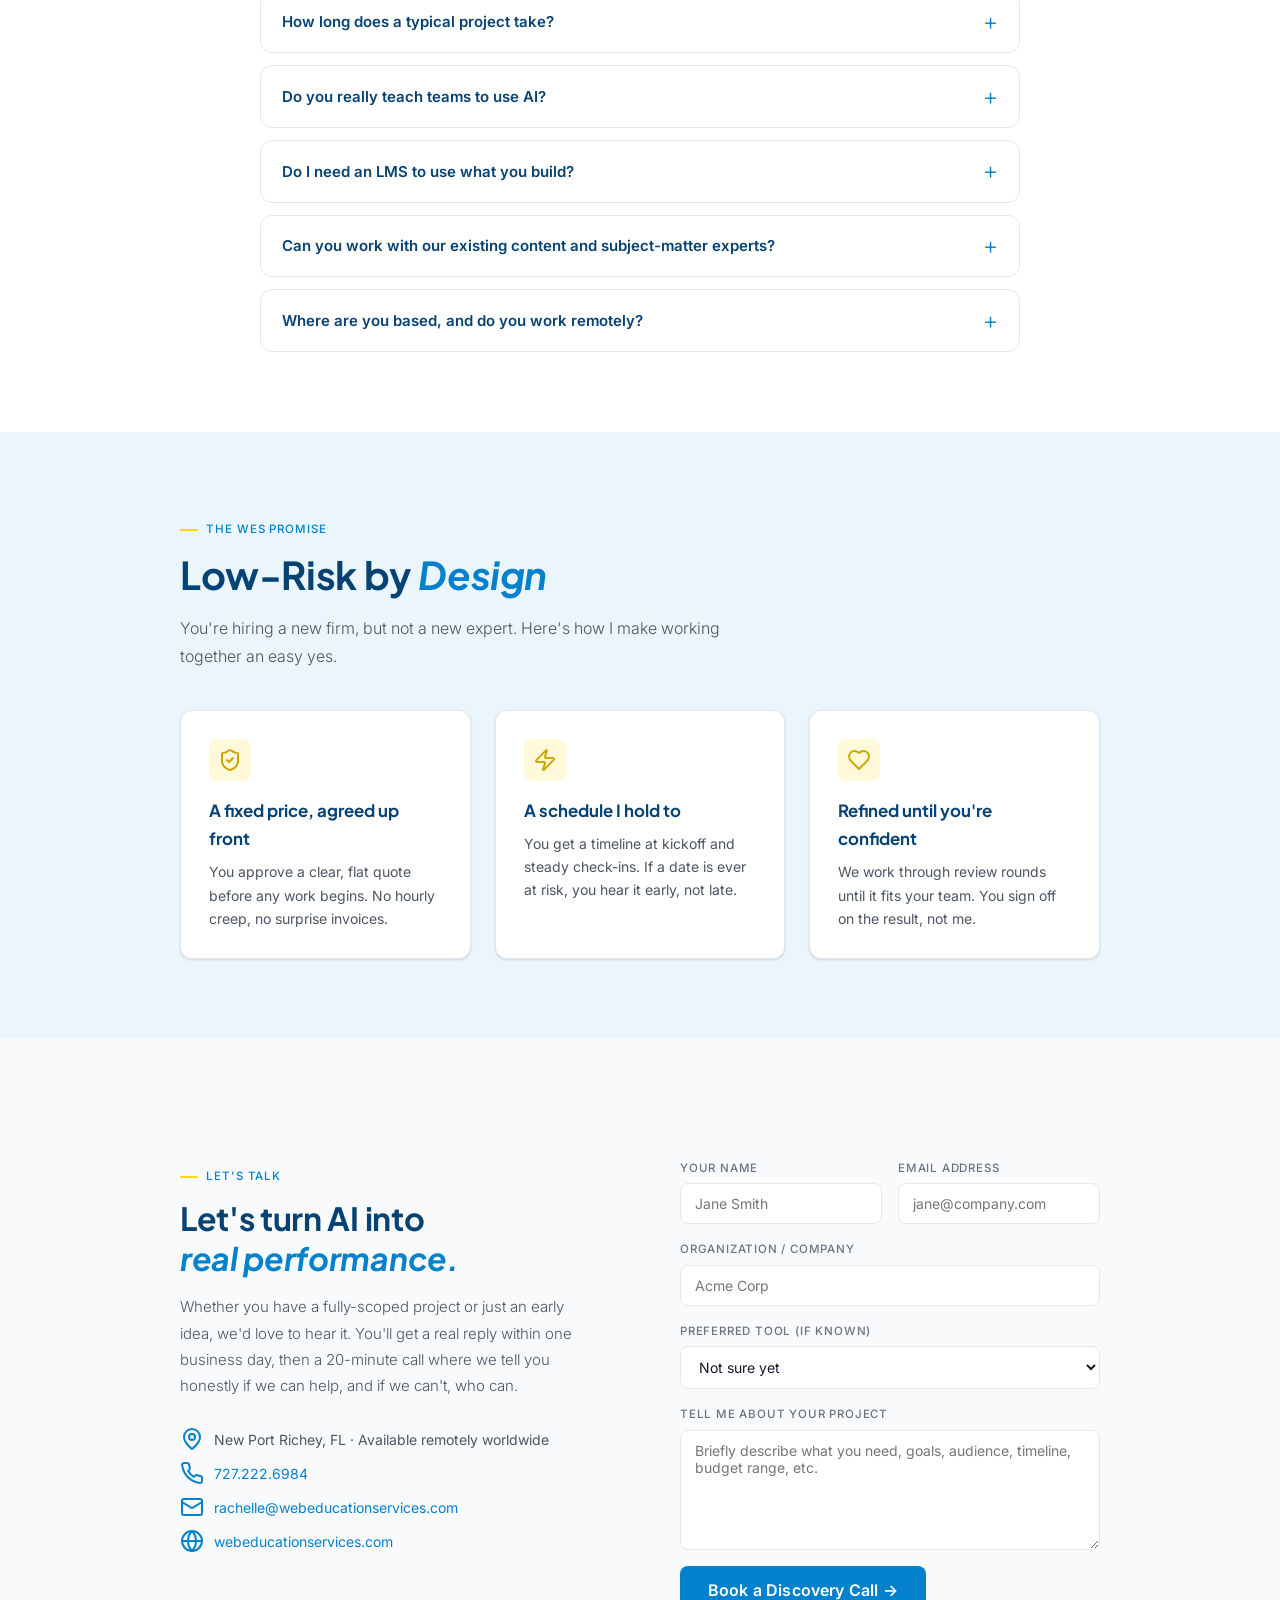
==== commit 4b706724: "Make LMS showcase a compact tabbed viewer (one screen at a time) Replace the 7-image stacked grid wi" ====
--- a/Websites/webeducationservices/index.html
+++ b/Websites/webeducationservices/index.html
@@ -967,9 +967,16 @@
 #lms-showcase .section-title { color: #fff; }
 #lms-showcase .section-title em { color: var(--yellow-500); font-style: italic; }
 #lms-showcase .section-lead { color: var(--blue-100); max-width: 720px; }
-.shot-grid { display: grid; grid-template-columns: 1fr 1fr; gap: 1.75rem; margin-top: 2.75rem; }
-.shot-wide { grid-column: 1 / -1; }
-.shot { margin: 0; }
+.sc-tabs { display: flex; flex-wrap: wrap; gap: 8px; margin-top: 2.25rem; }
+.sc-tab { font-family: var(--font-body); font-size: 13.5px; font-weight: 600; color: var(--blue-100); background: rgba(255,255,255,0.06); border: 1px solid rgba(255,255,255,0.14); padding: 8px 16px; border-radius: 999px; cursor: pointer; transition: background 0.15s, color 0.15s, border-color 0.15s; }
+.sc-tab:hover { background: rgba(255,255,255,0.12); color: #fff; }
+.sc-tab.active { background: var(--yellow-500); color: var(--blue-900); border-color: var(--yellow-500); }
+.sc-tab:focus-visible { outline: 2px solid var(--yellow-400); outline-offset: 2px; }
+.shot-grid { max-width: 960px; margin: 1.5rem auto 0; }
+.shot { margin: 0; display: none; }
+.shot.active { display: block; animation: scFade 0.25s ease; }
+@media (prefers-reduced-motion: reduce) { .shot.active { animation: none; } }
+@keyframes scFade { from { opacity: 0; transform: translateY(6px); } to { opacity: 1; transform: none; } }
 .shot-frame { border-radius: var(--r-lg); overflow: hidden; border: 1px solid rgba(255,255,255,0.12); box-shadow: 0 22px 50px rgba(0,0,0,0.45); background: #0c2138; }
 .shot-bar { display: flex; align-items: center; gap: 6px; padding: 9px 12px; background: #0a1c30; border-bottom: 1px solid rgba(255,255,255,0.08); }
 .shot-bar span { width: 10px; height: 10px; border-radius: 50%; background: rgba(255,255,255,0.22); }
@@ -1437,8 +1444,17 @@
     <div class="eyebrow">Custom LMS · Built by WES</div>
     <h2 class="section-title">A platform we built, <em>in action</em></h2>
     <p class="section-lead">WES Learning is a full learning platform designed and built end to end: branded courses, interactive lessons, an AI coach, and analytics that show exactly where employees struggle. Here is a look inside.</p>
+    <div class="sc-tabs" role="tablist">
+      <button class="sc-tab active" type="button">Analytics</button>
+      <button class="sc-tab" type="button">Interactive lessons</button>
+      <button class="sc-tab" type="button">Dashboard</button>
+      <button class="sc-tab" type="button">AI coach</button>
+      <button class="sc-tab" type="button">Objectives</button>
+      <button class="sc-tab" type="button">Progress</button>
+      <button class="sc-tab" type="button">Quick starts</button>
+    </div>
     <div class="shot-grid">
-      <figure class="shot shot-wide">
+      <figure class="shot shot-wide active">
         <div class="shot-frame"><span class="shot-bar"><span></span><span></span><span></span></span><img src="images/lms-analytics.jpg" alt="Company analytics dashboard titled Where students are struggling, with student counts and a signups-over-time chart" loading="lazy" /></div>
         <figcaption><strong>See exactly where your team gets stuck.</strong> Real-time analytics rank the hardest lessons and interactions, so you fix the training that is not landing.</figcaption>
       </figure>
@@ -1990,6 +2006,21 @@
     a.addEventListener('click', function () { setOpen(false); });
   });
 })();
+
+/* ── LMS showcase tabs ── */
+(function () {
+  var tabs = [].slice.call(document.querySelectorAll('#lms-showcase .sc-tab'));
+  var shots = [].slice.call(document.querySelectorAll('#lms-showcase .shot'));
+  if (!tabs.length || tabs.length !== shots.length) return;
+  tabs.forEach(function (tab, i) {
+    tab.addEventListener('click', function () {
+      tabs.forEach(function (t) { t.classList.remove('active'); });
+      shots.forEach(function (s) { s.classList.remove('active'); });
+      tab.classList.add('active');
+      shots[i].classList.add('active');
+    });
+  });
+})();
 </script>
 
 </body>
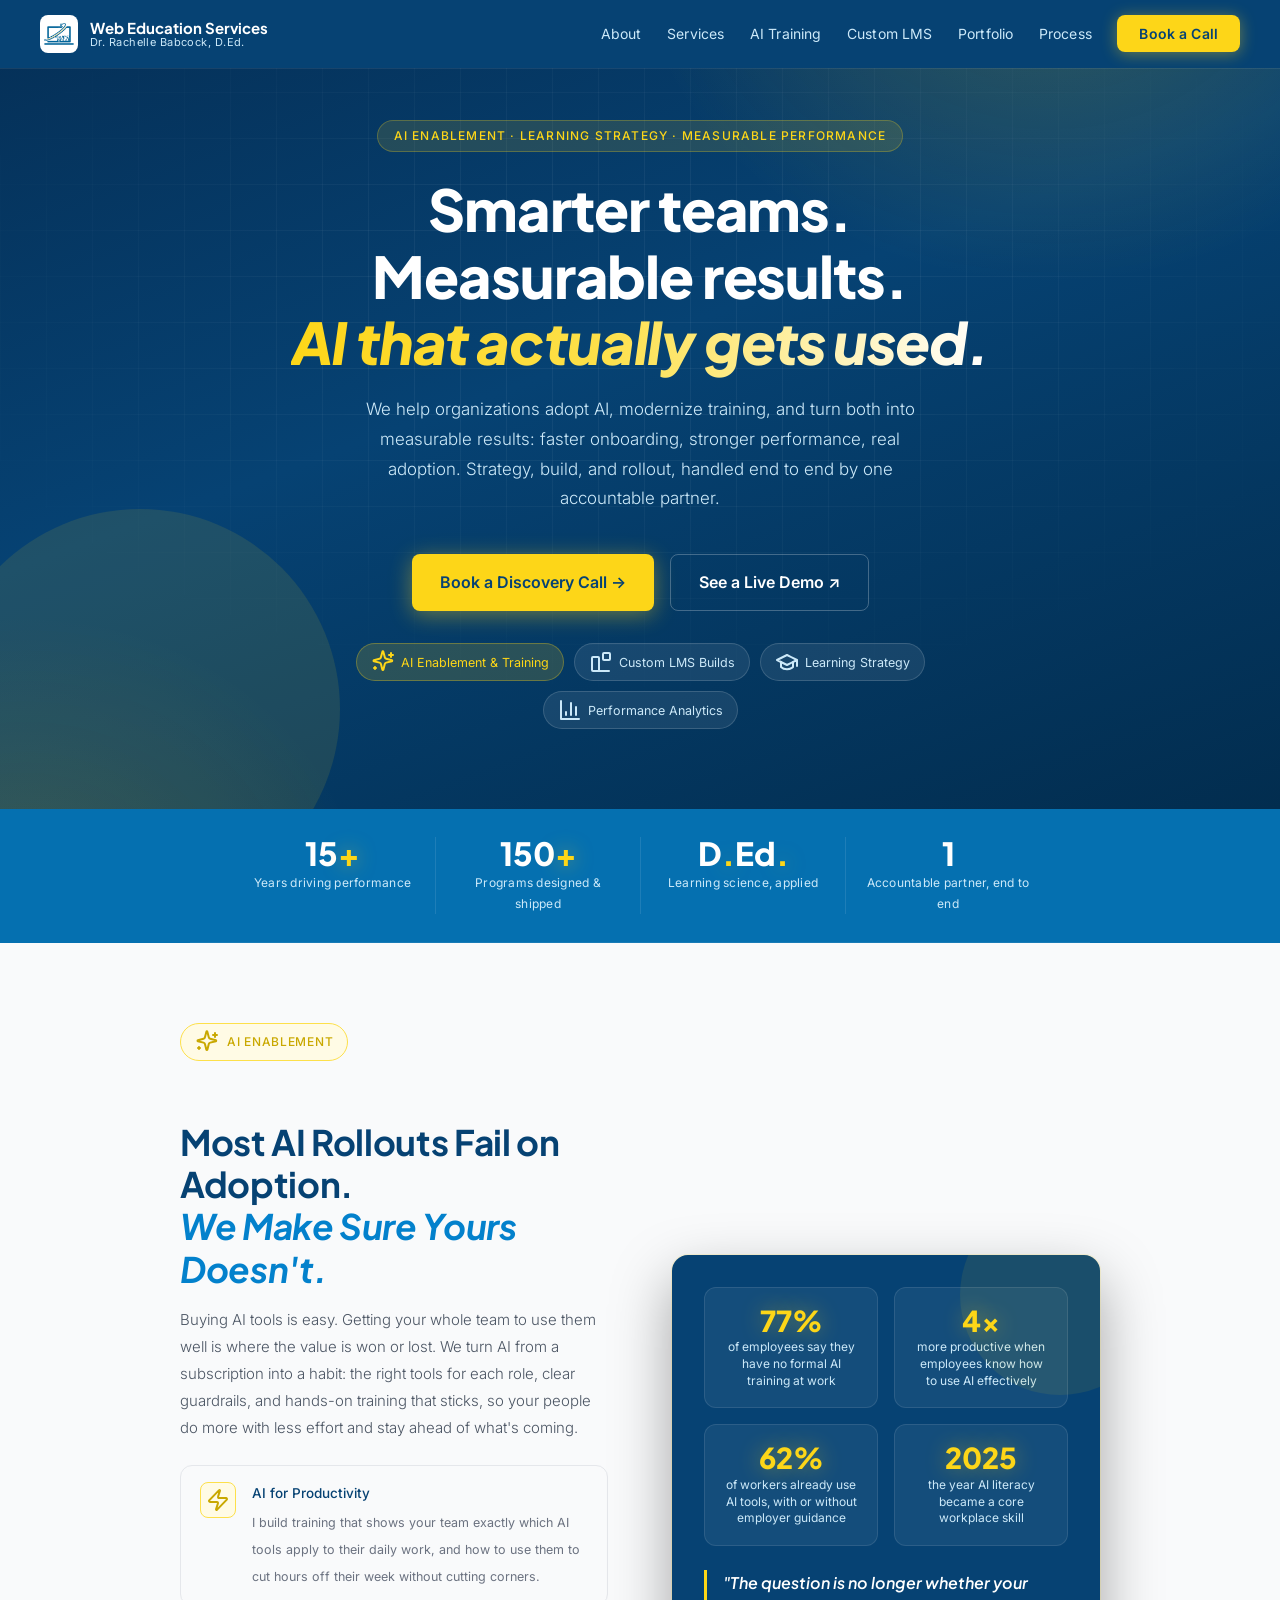
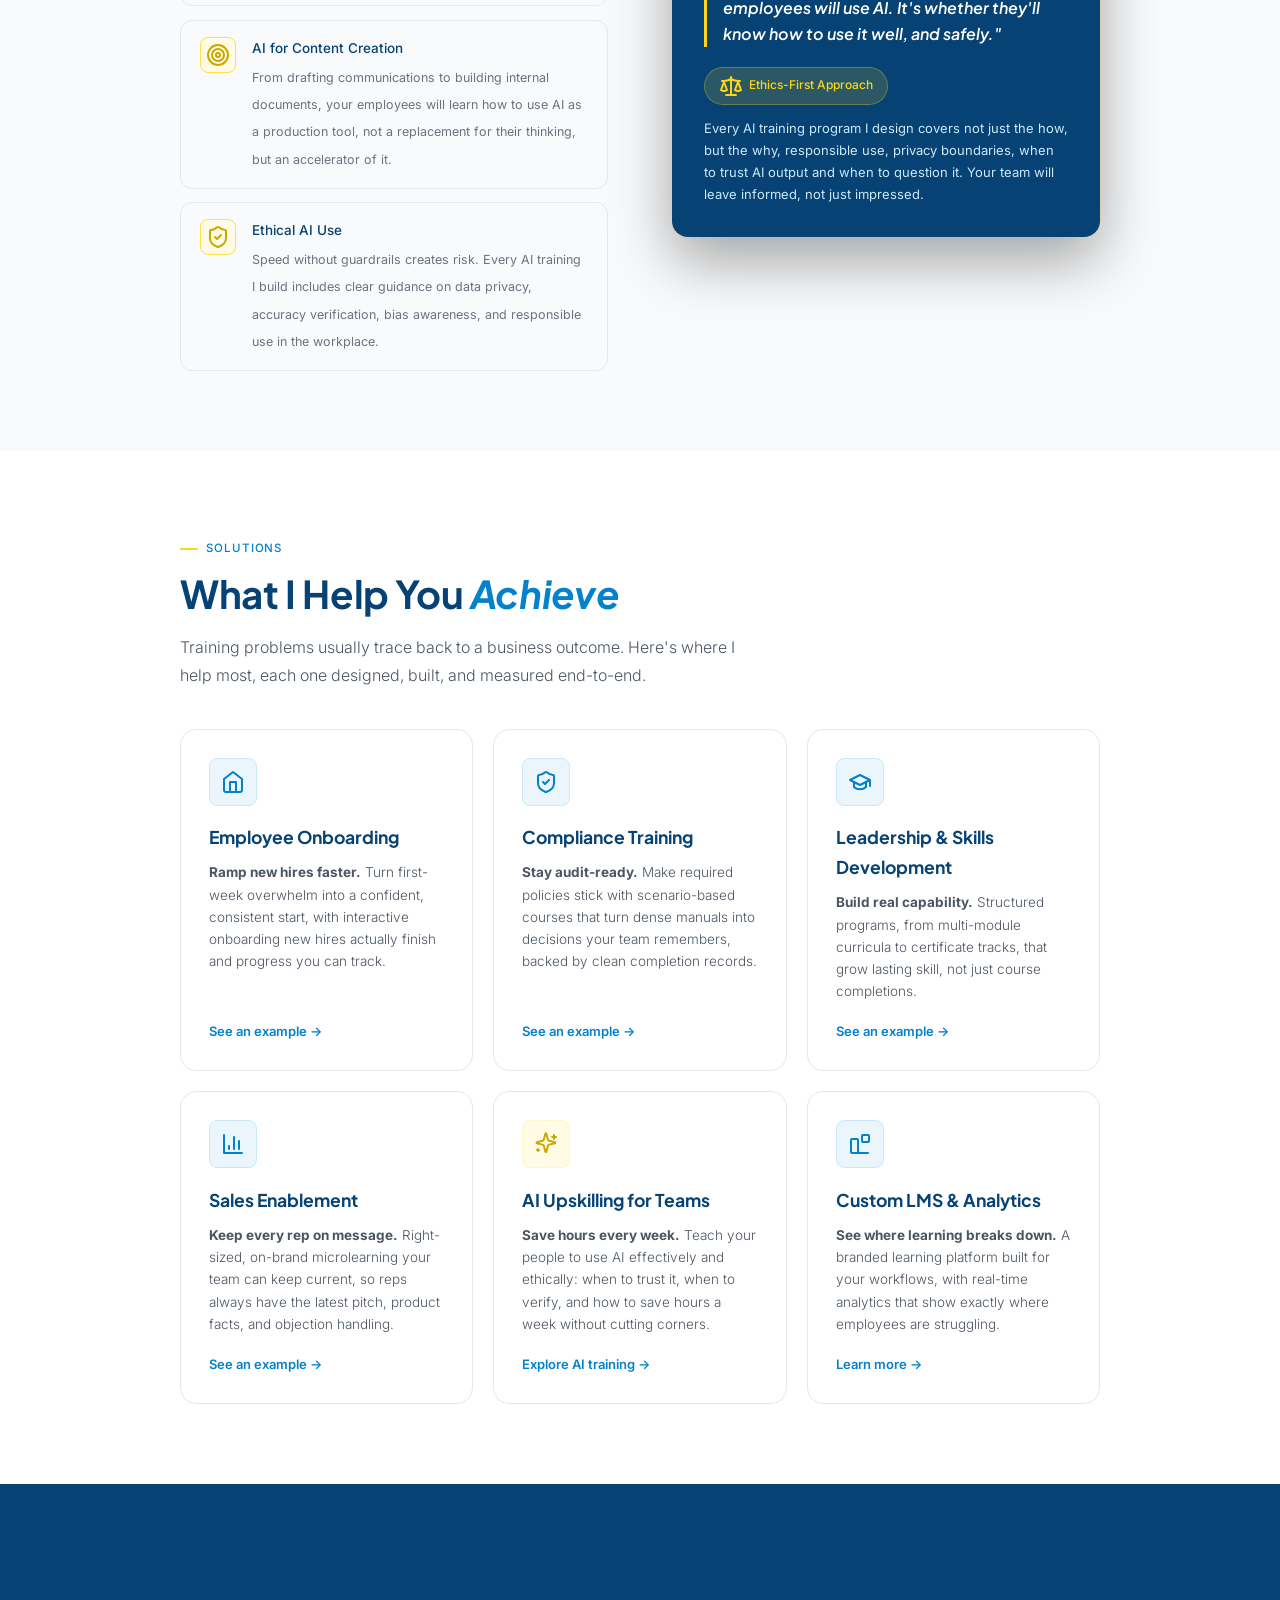
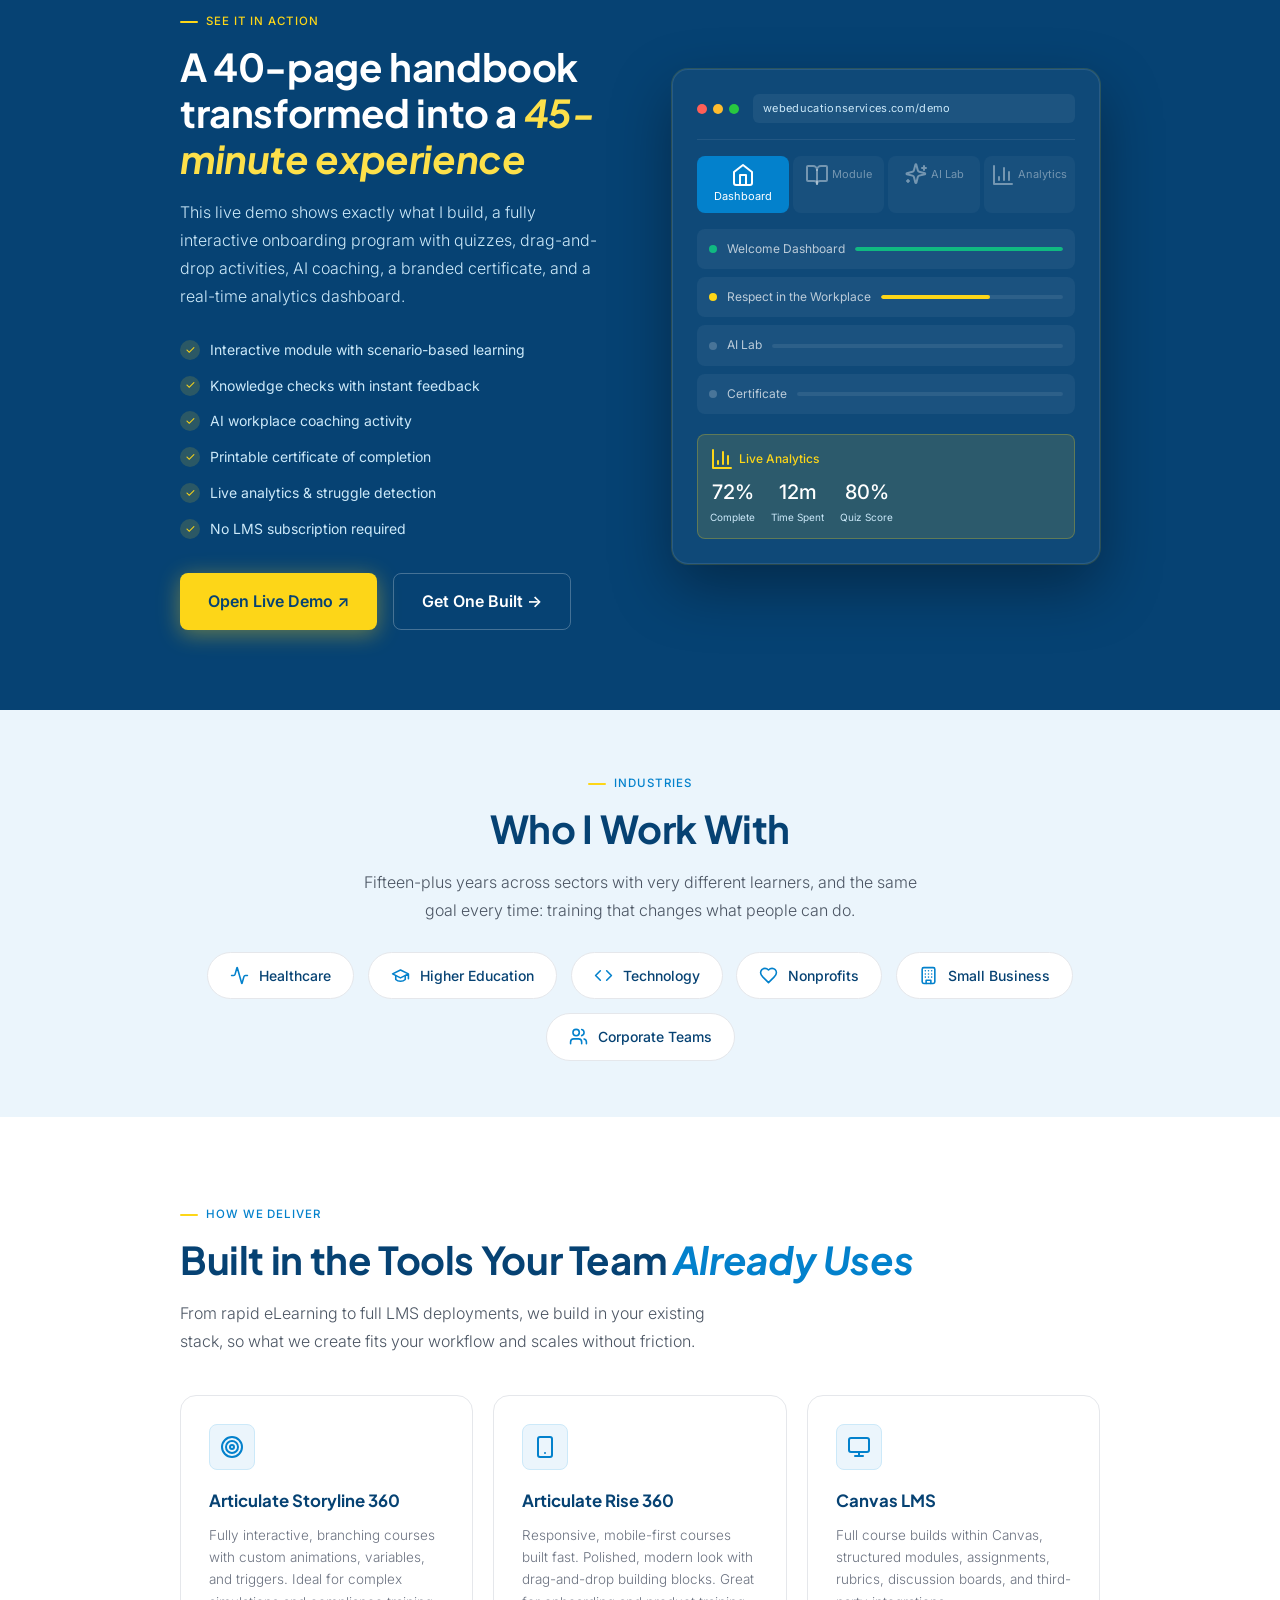
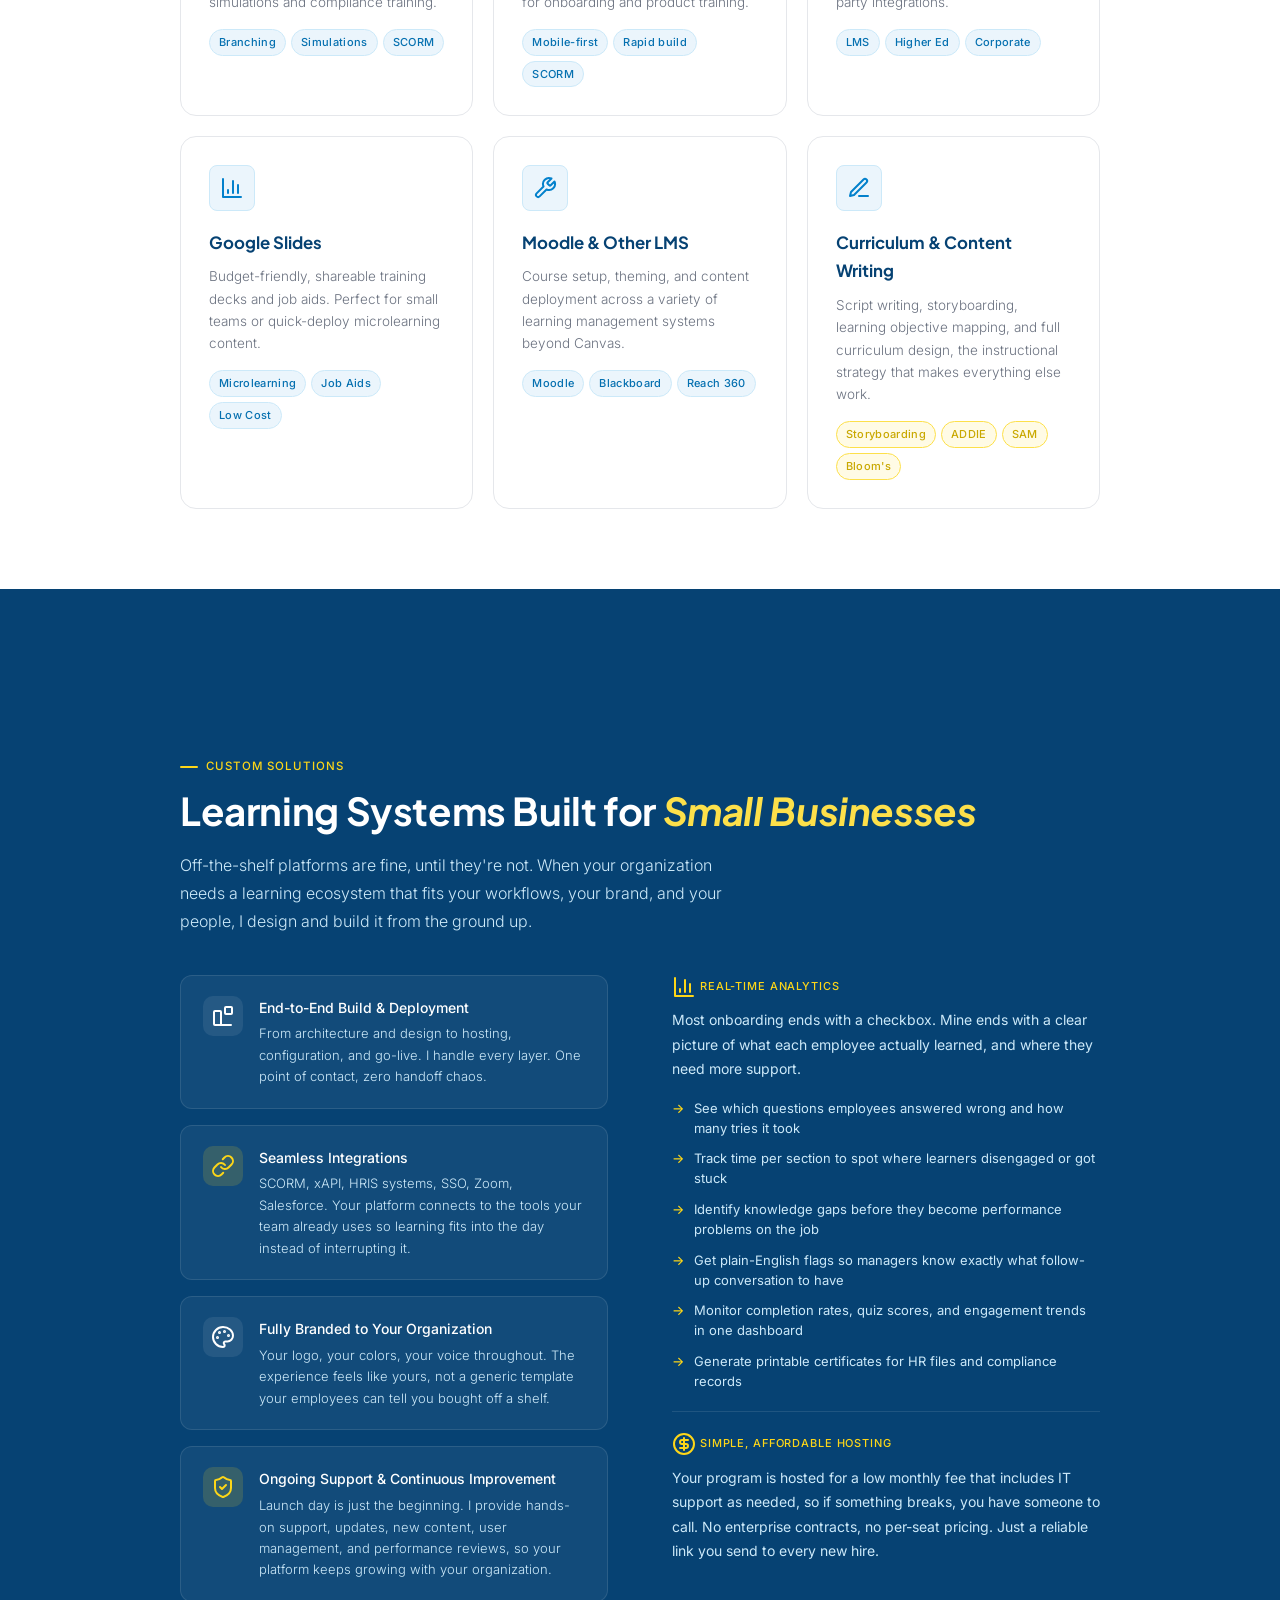
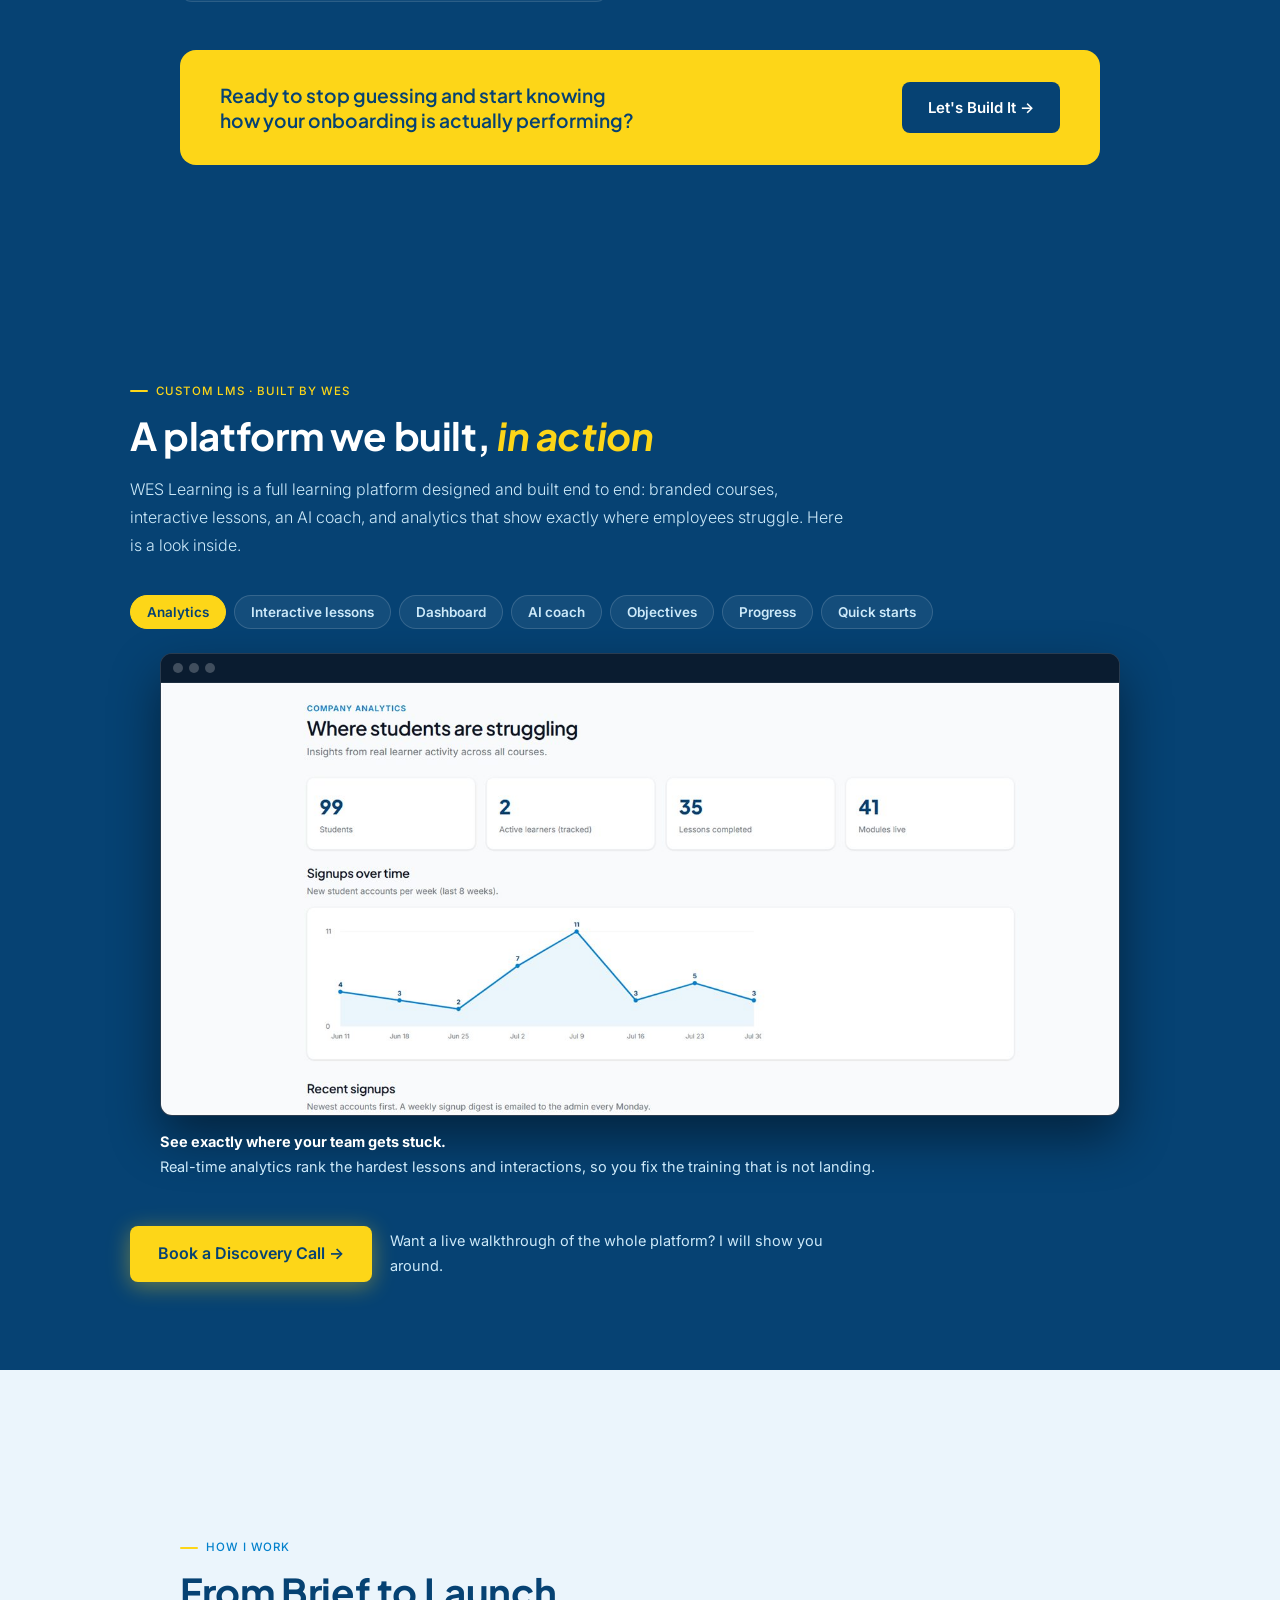
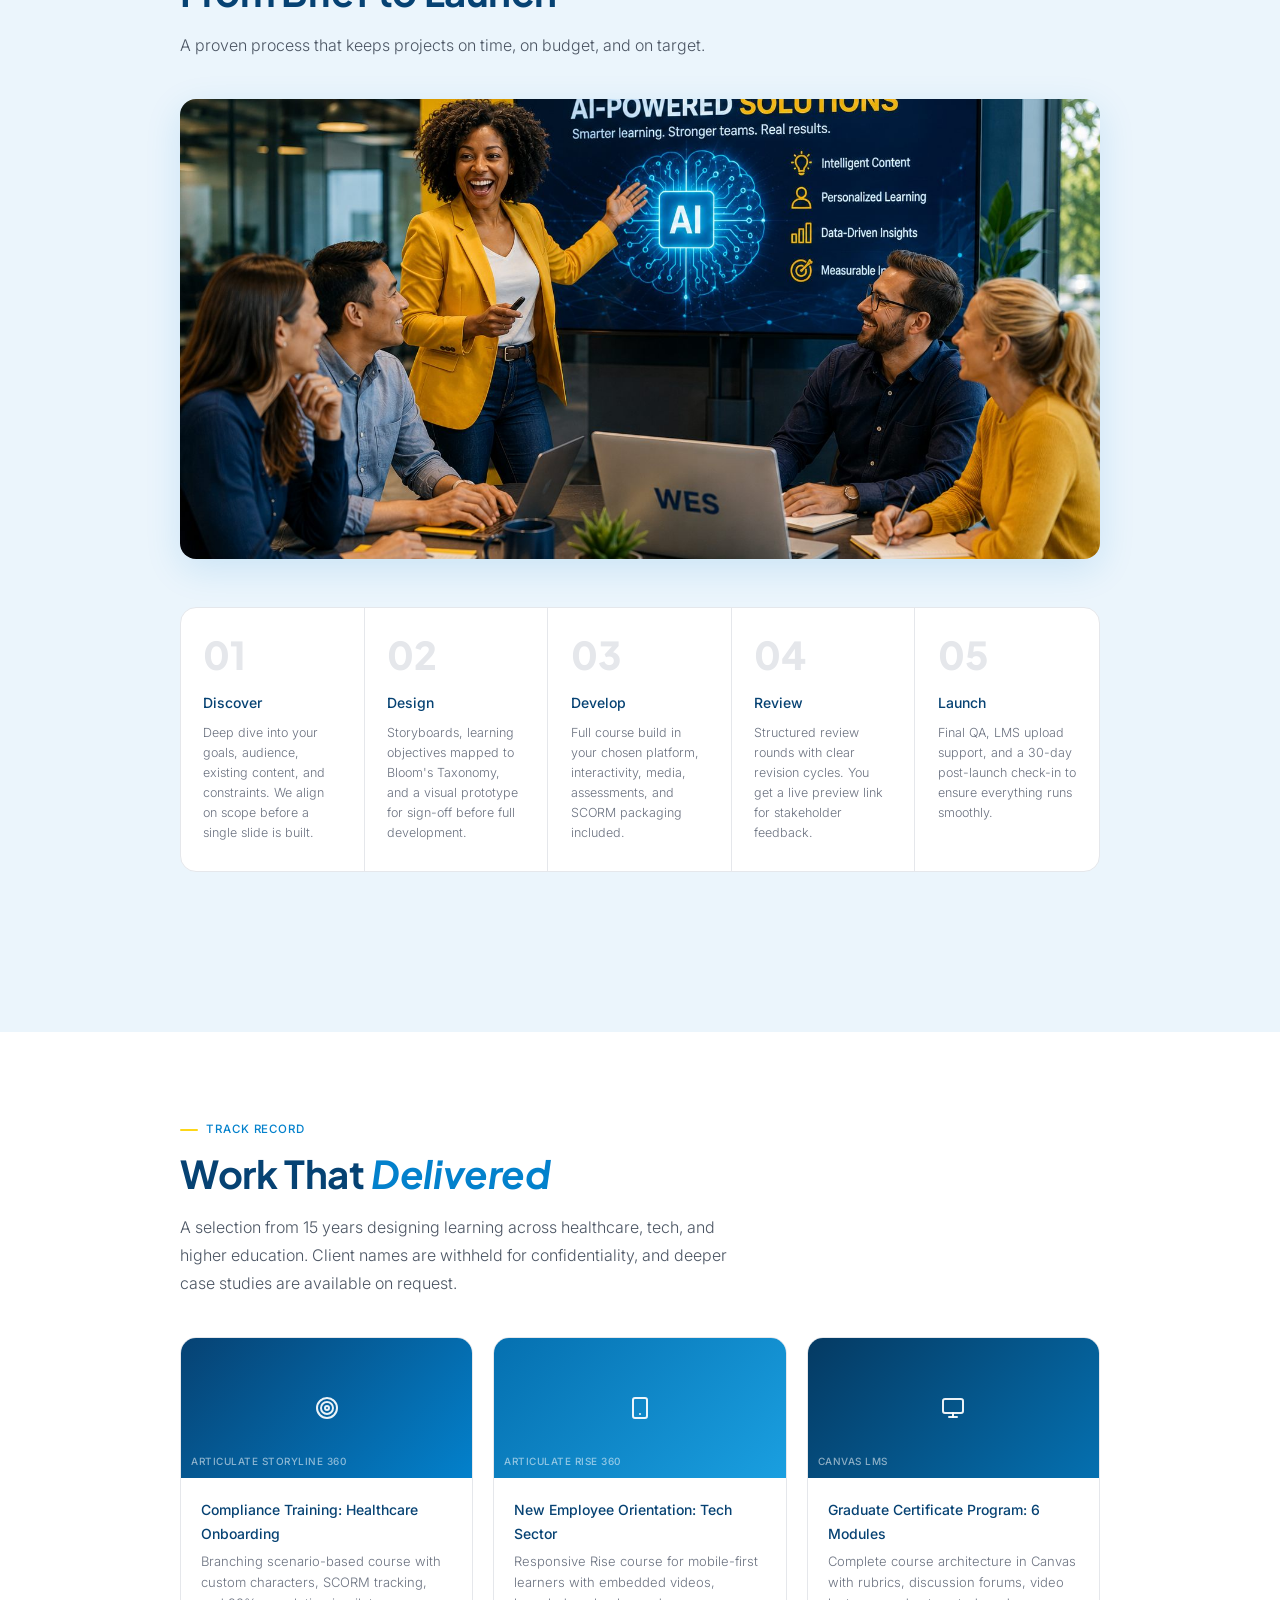
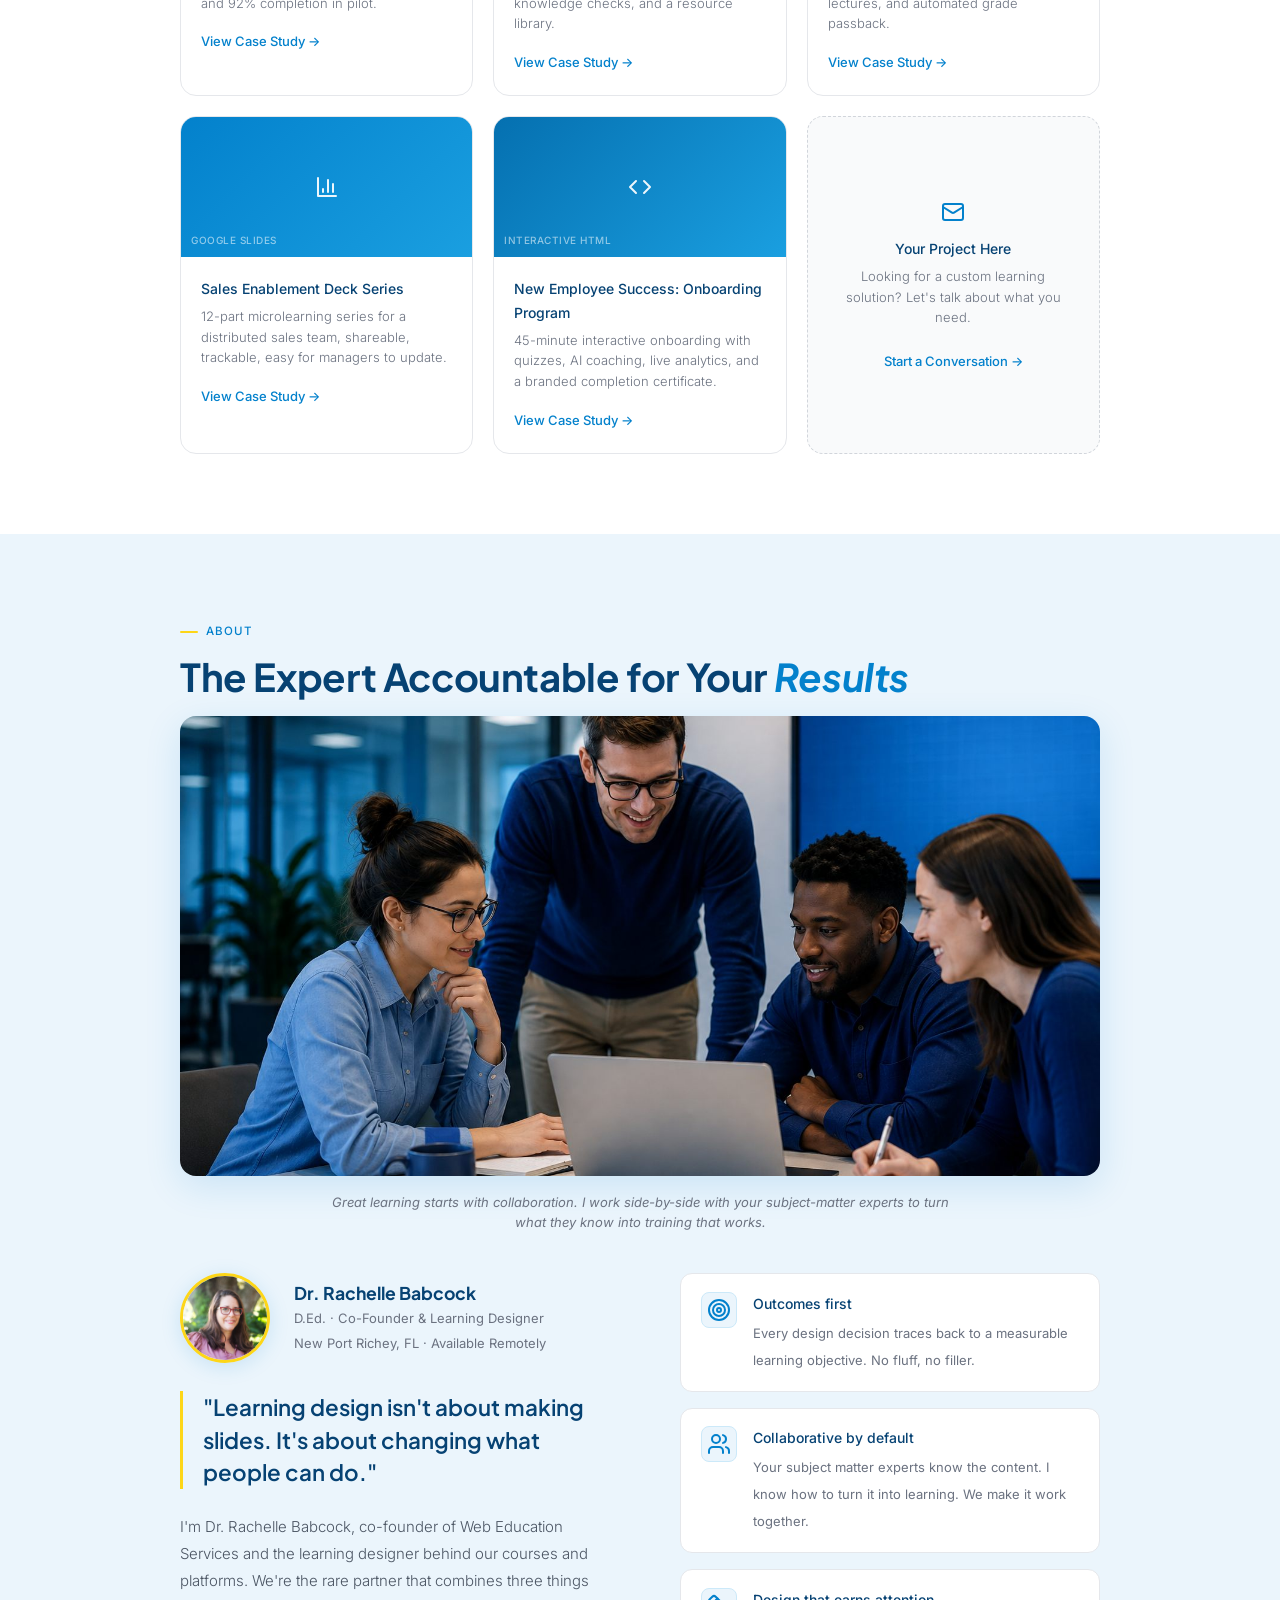
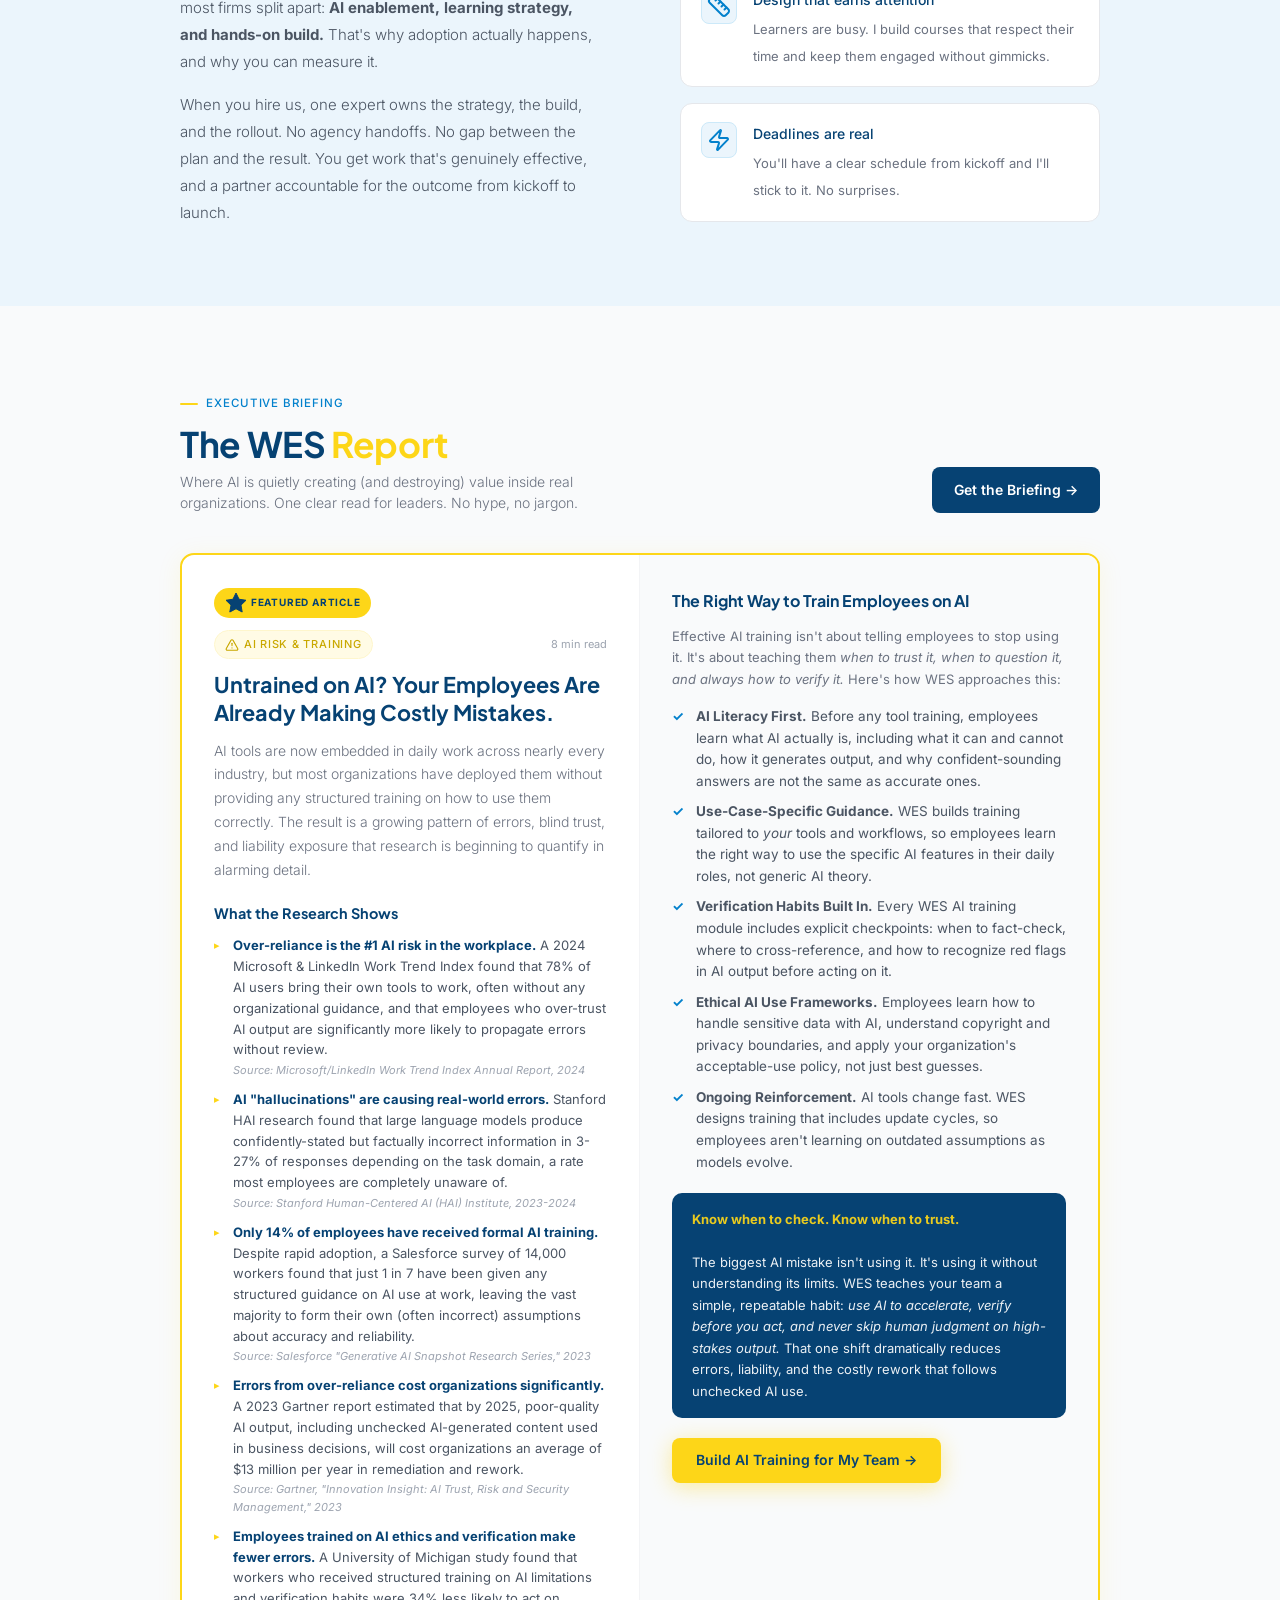
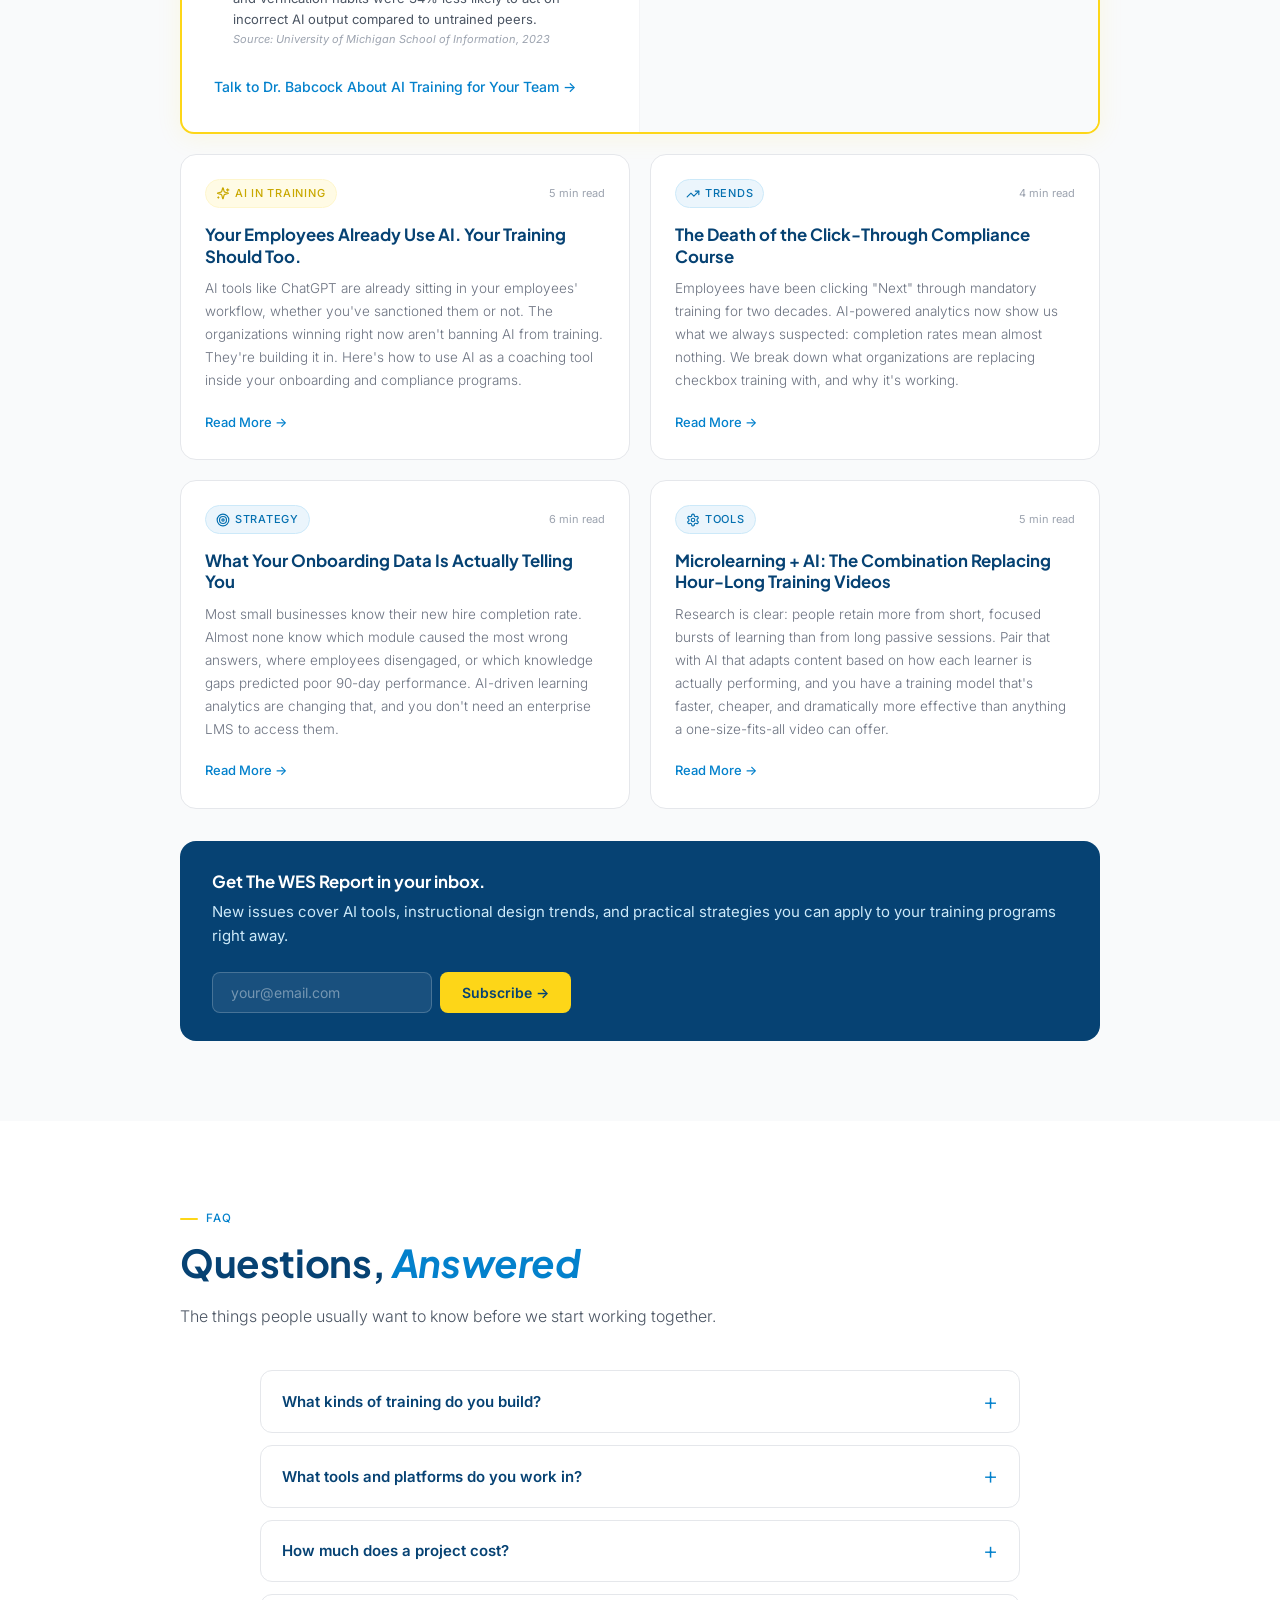
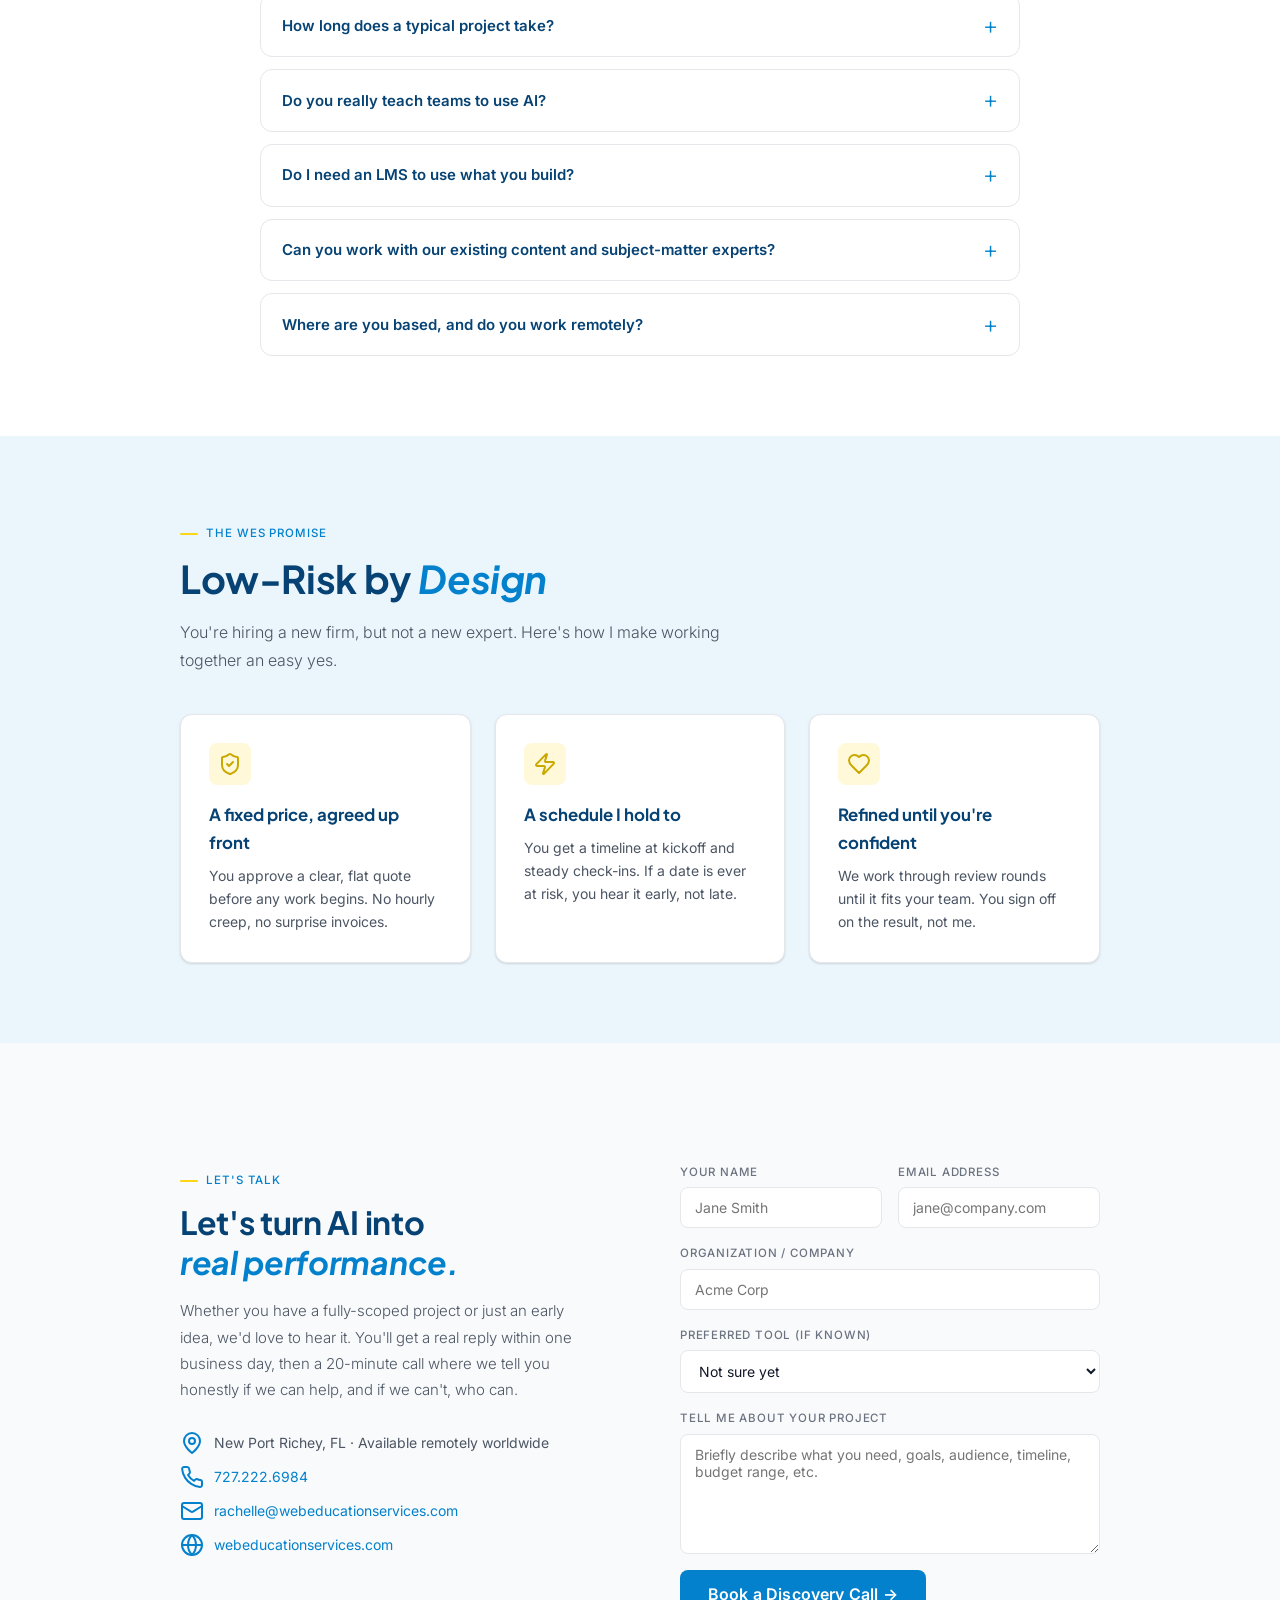
==== commit 7f55f202: "Correct role to Co-Founder & Learning Designer (husband is the founder) Rachelle co-founded Web Educ" ====
--- a/Websites/webeducationservices/index.html
+++ b/Websites/webeducationservices/index.html
@@ -1614,13 +1614,13 @@
           <img src="rachelle.jpg" alt="Dr. Rachelle Babcock" class="about-photo" />
           <div class="about-photo-info">
             <div class="about-photo-name">Dr. Rachelle Babcock</div>
-            <div class="about-photo-cred">D.Ed. · Founder, Web Education Services</div>
+            <div class="about-photo-cred">D.Ed. · Co-Founder &amp; Learning Designer</div>
             <div class="about-photo-cred">New Port Richey, FL · Available Remotely</div>
           </div>
         </div>
         <blockquote>"Learning design isn't about making slides. It's about changing what people can do."</blockquote>
         <div class="about-body">
-          <p>I'm Dr. Rachelle Babcock, founder of Web Education Services. We're the rare partner that combines three things most firms split apart: <strong>AI enablement, learning strategy, and hands-on build.</strong> That's why adoption actually happens, and why you can measure it.</p>
+          <p>I'm Dr. Rachelle Babcock, co-founder of Web Education Services and the learning designer behind our courses and platforms. We're the rare partner that combines three things most firms split apart: <strong>AI enablement, learning strategy, and hands-on build.</strong> That's why adoption actually happens, and why you can measure it.</p>
           <p>When you hire us, one expert owns the strategy, the build, and the rollout. No agency handoffs. No gap between the plan and the result. You get work that's genuinely effective, and a partner accountable for the outcome from kickoff to launch.</p>
         </div>
       </div>
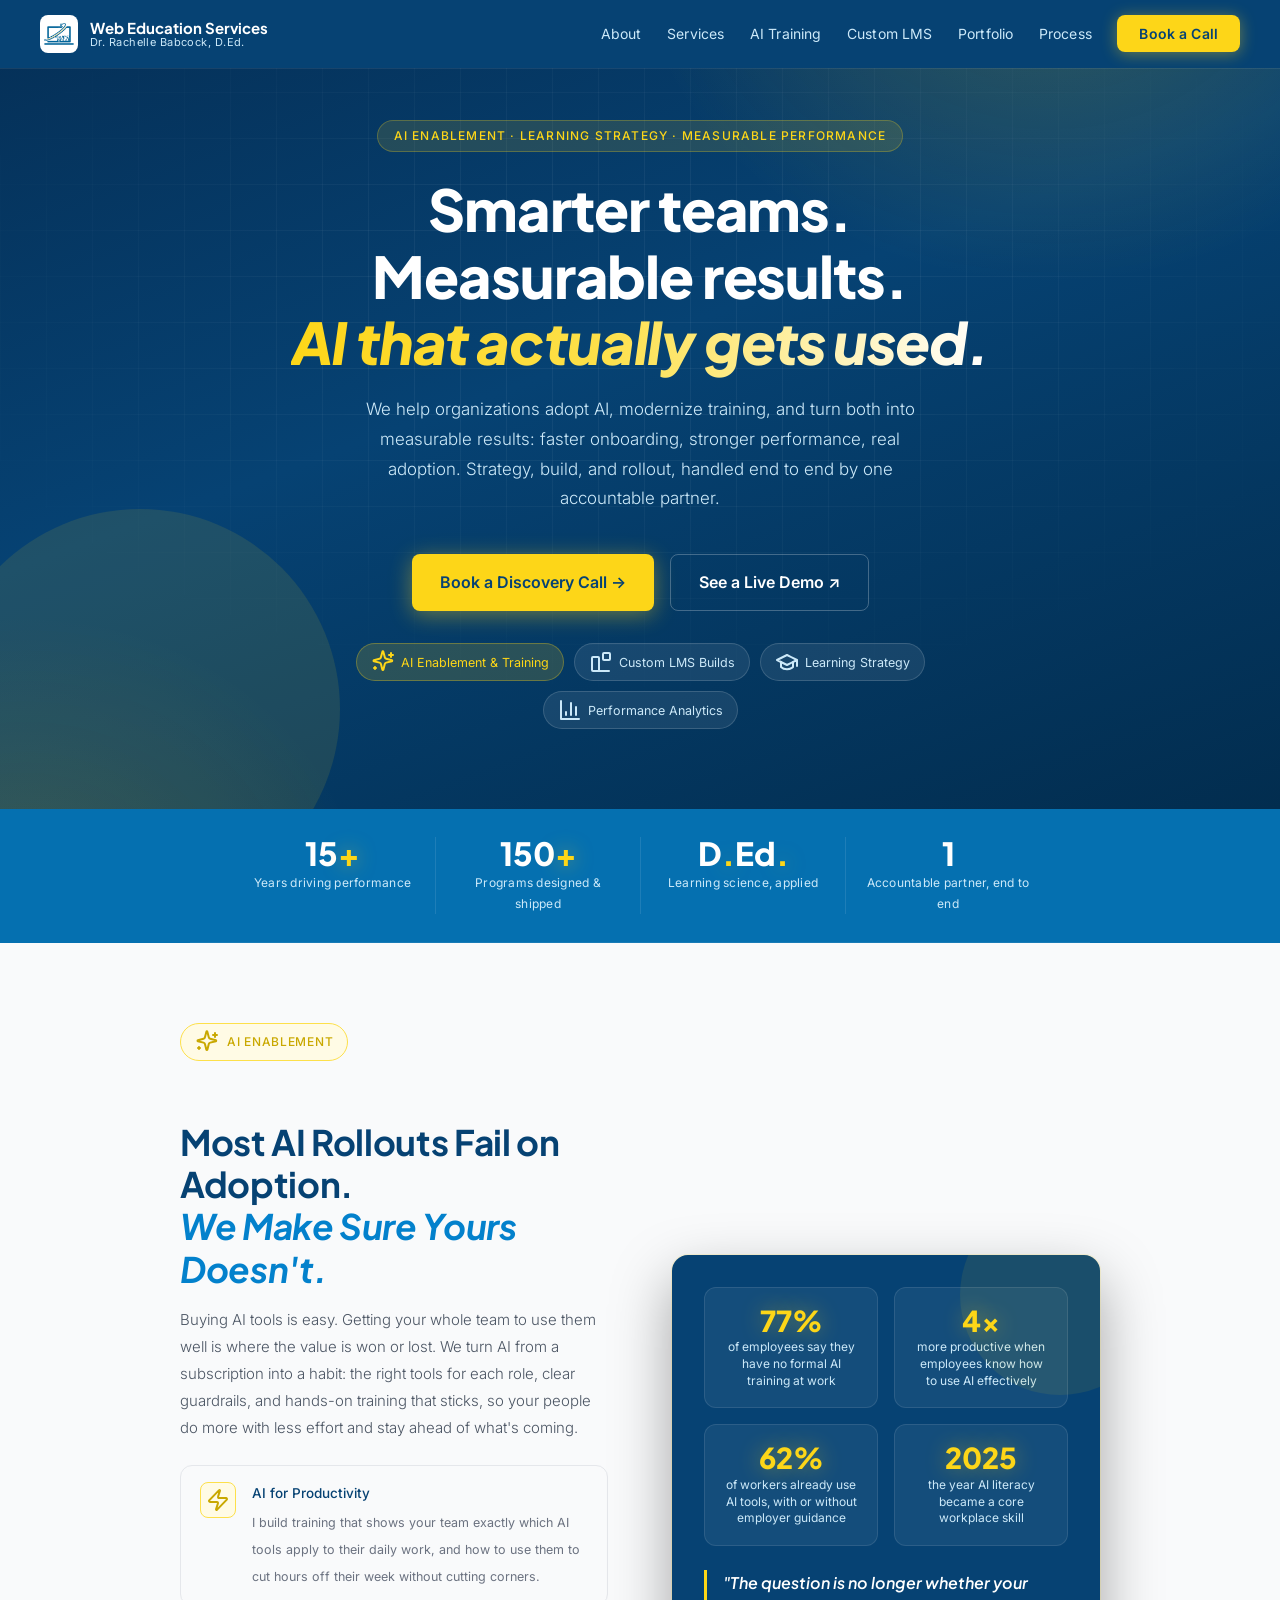
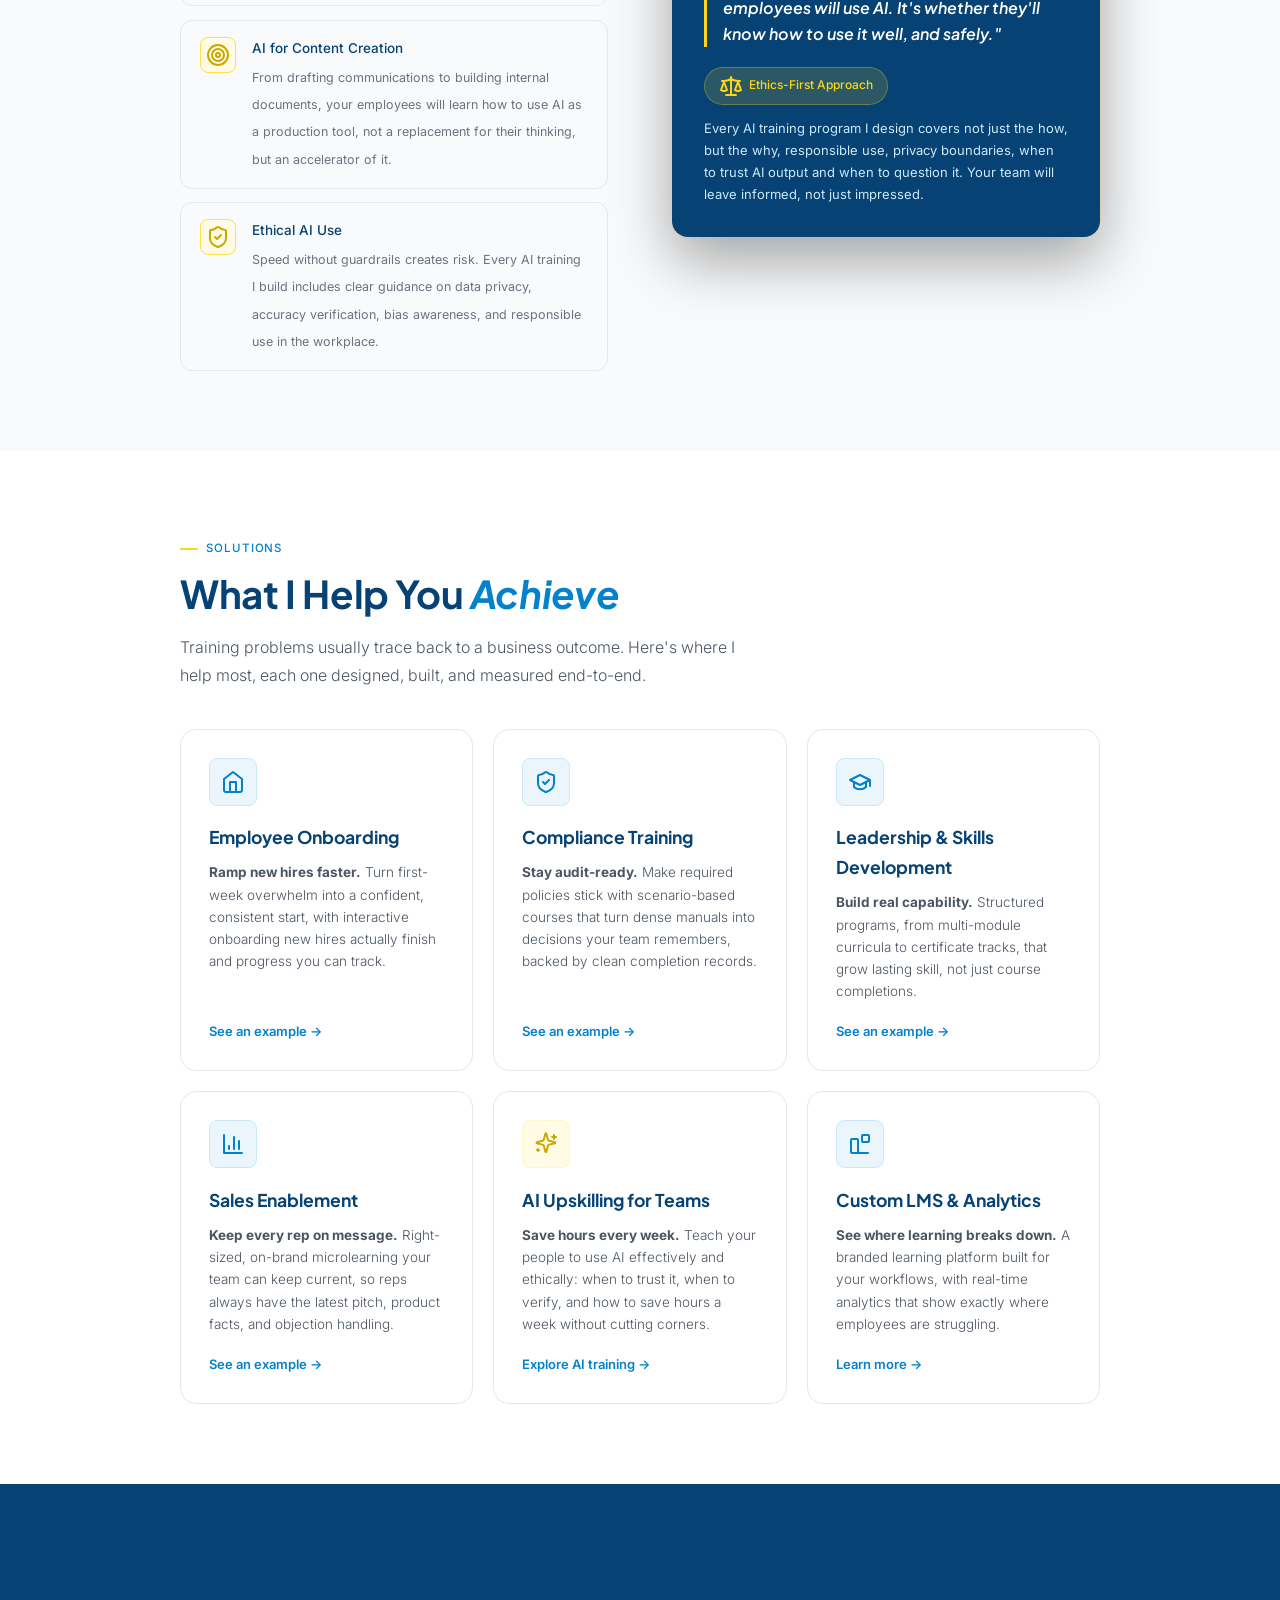
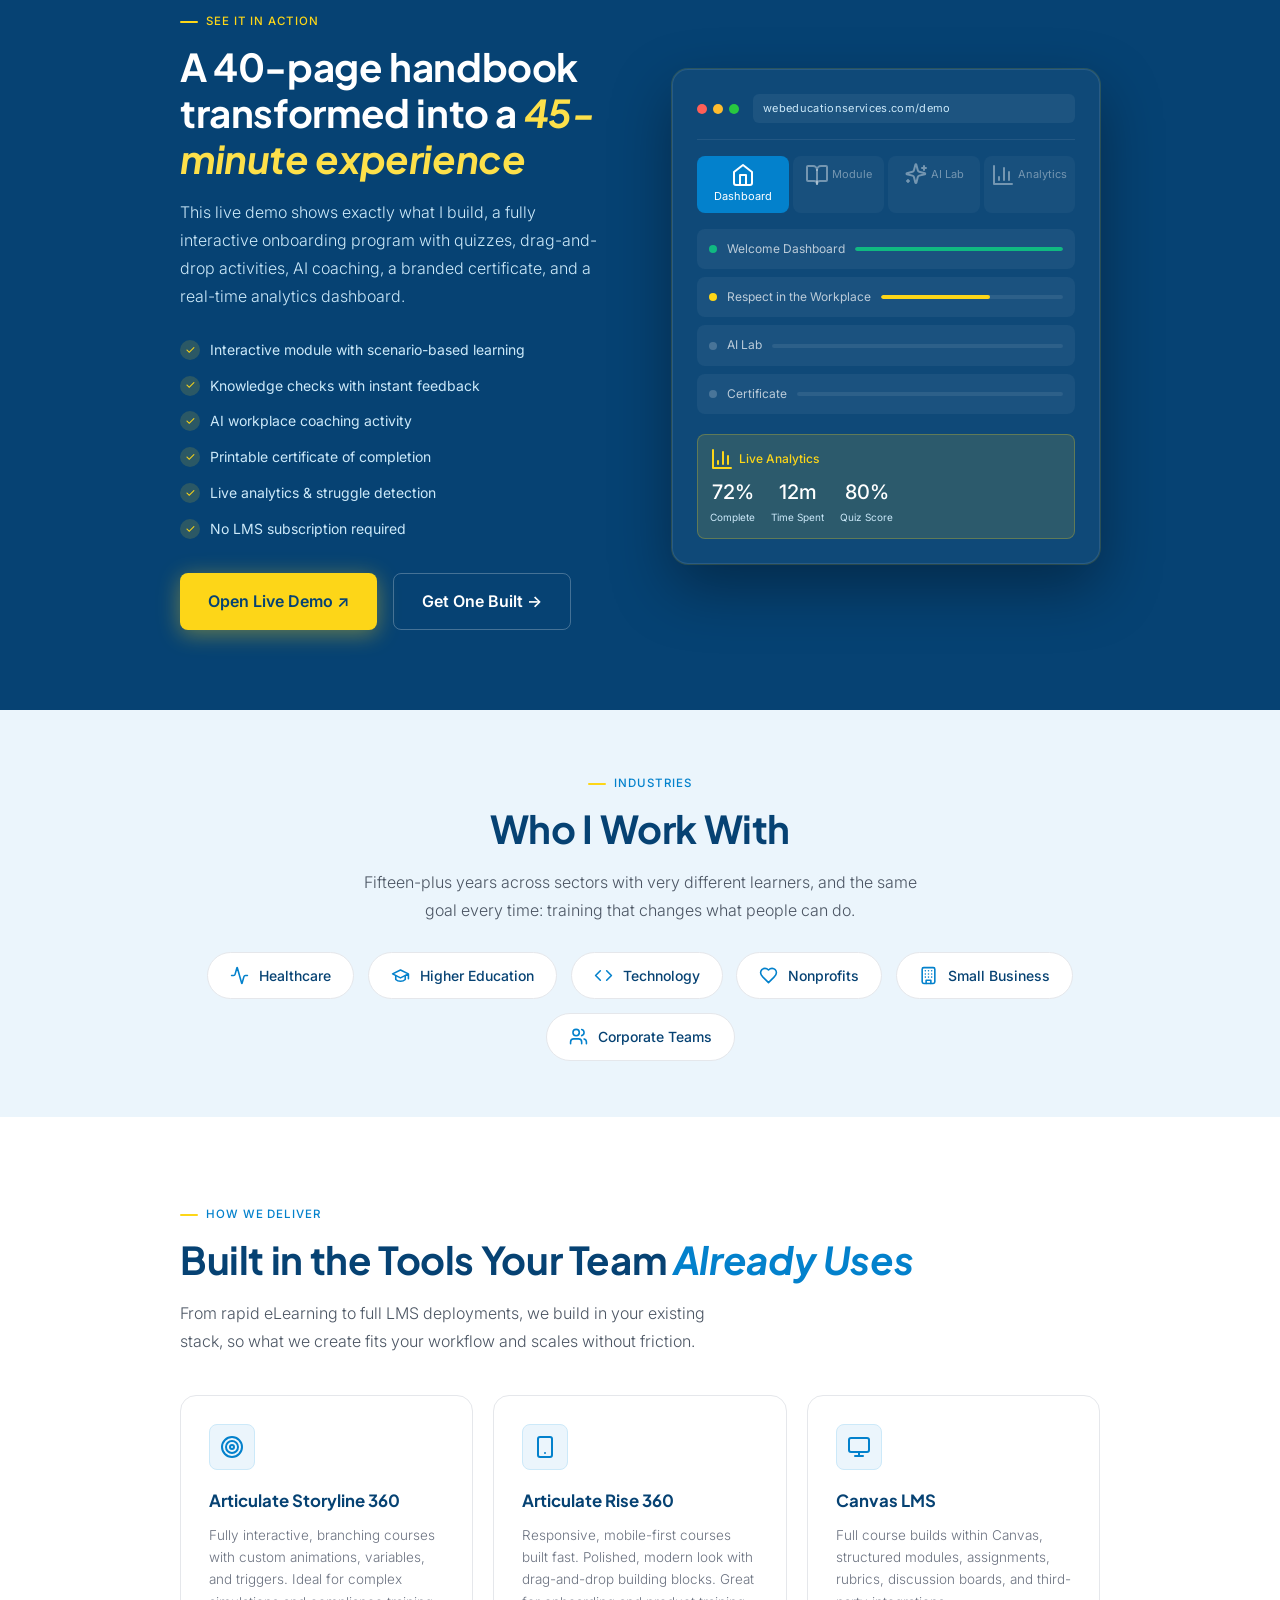
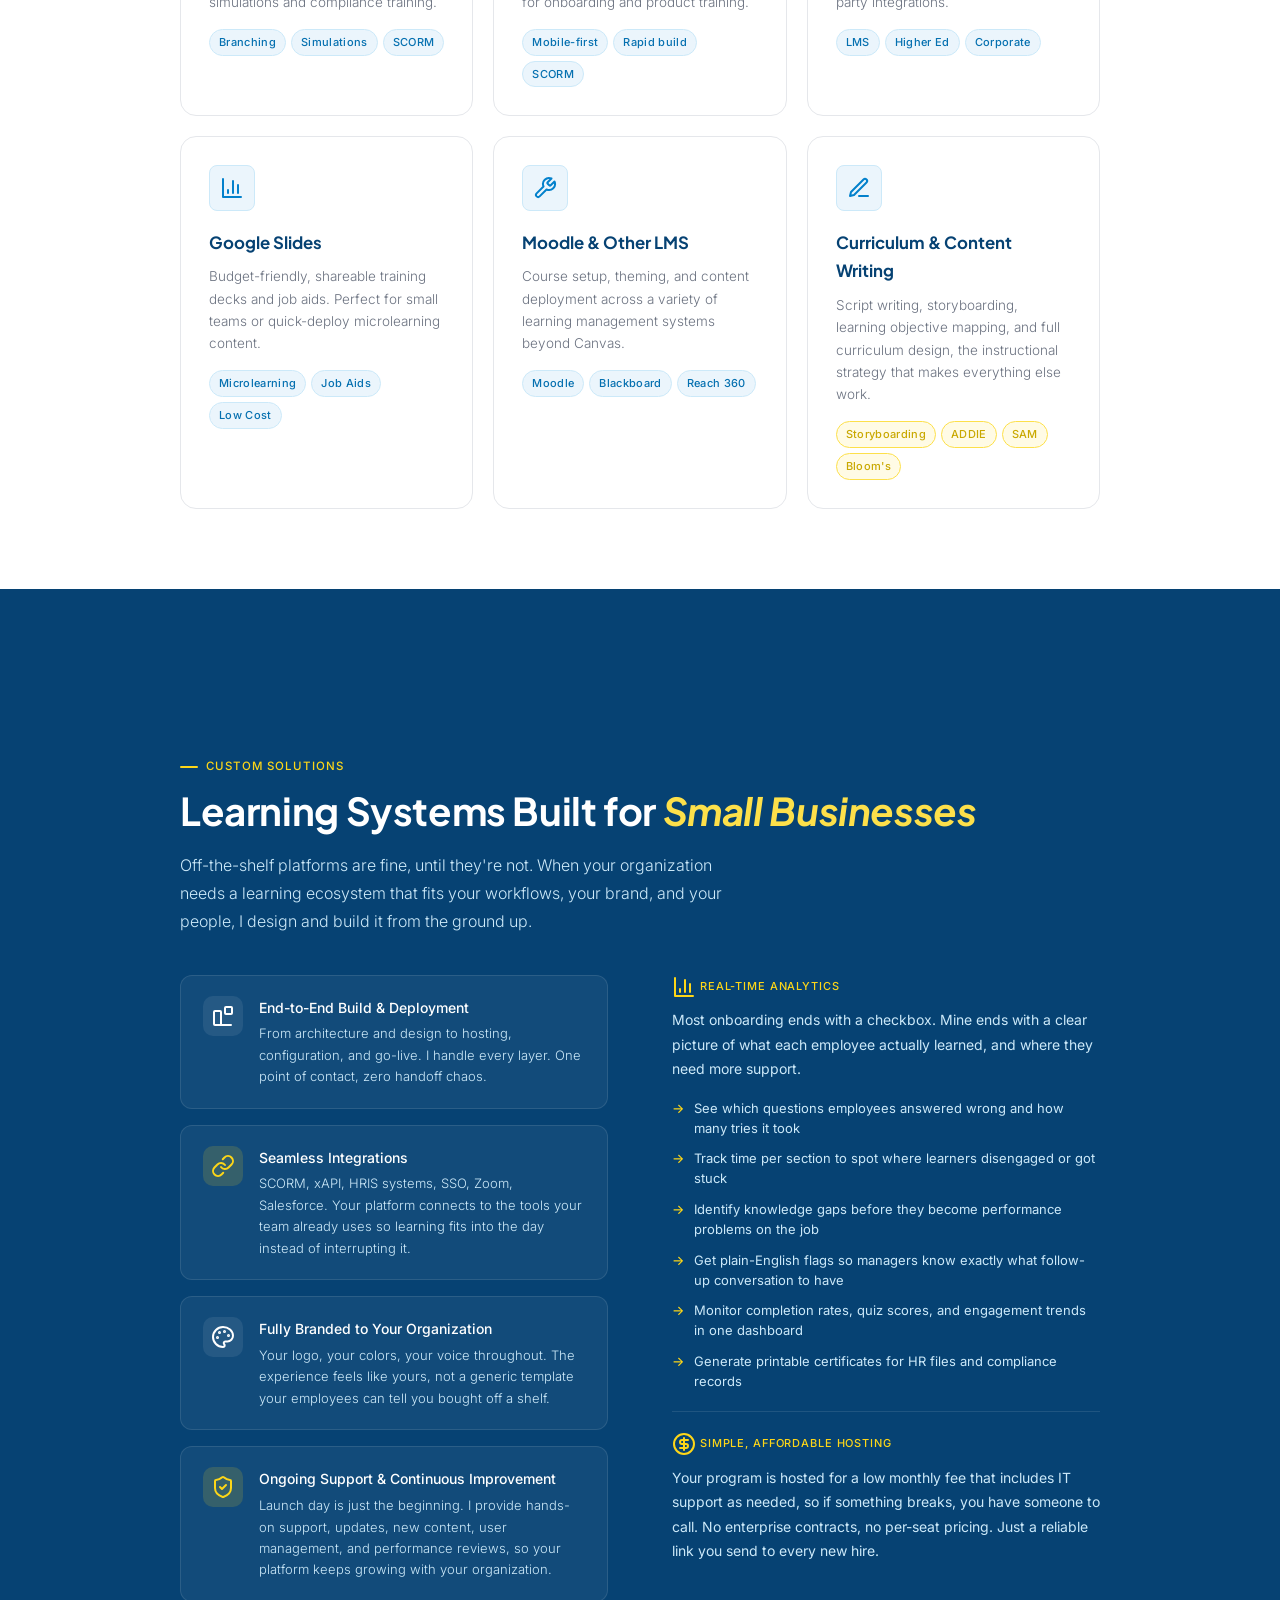
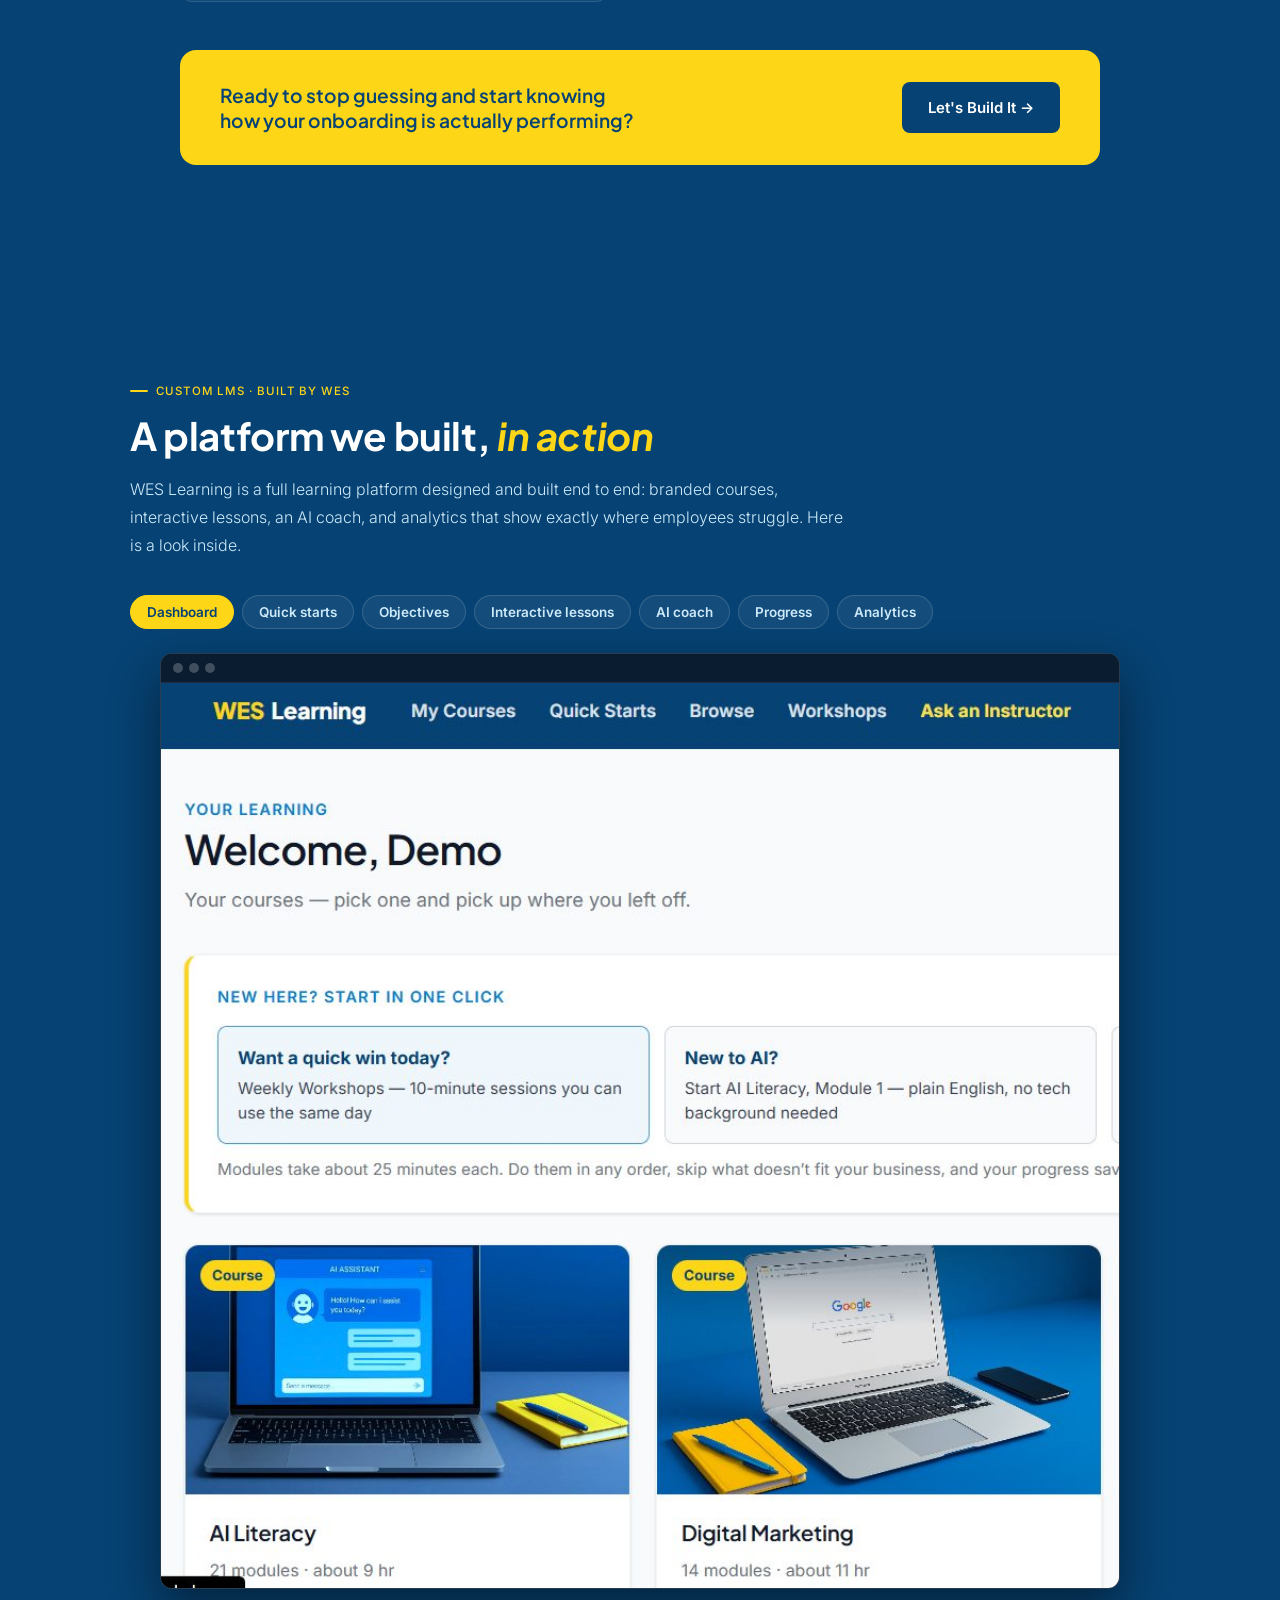
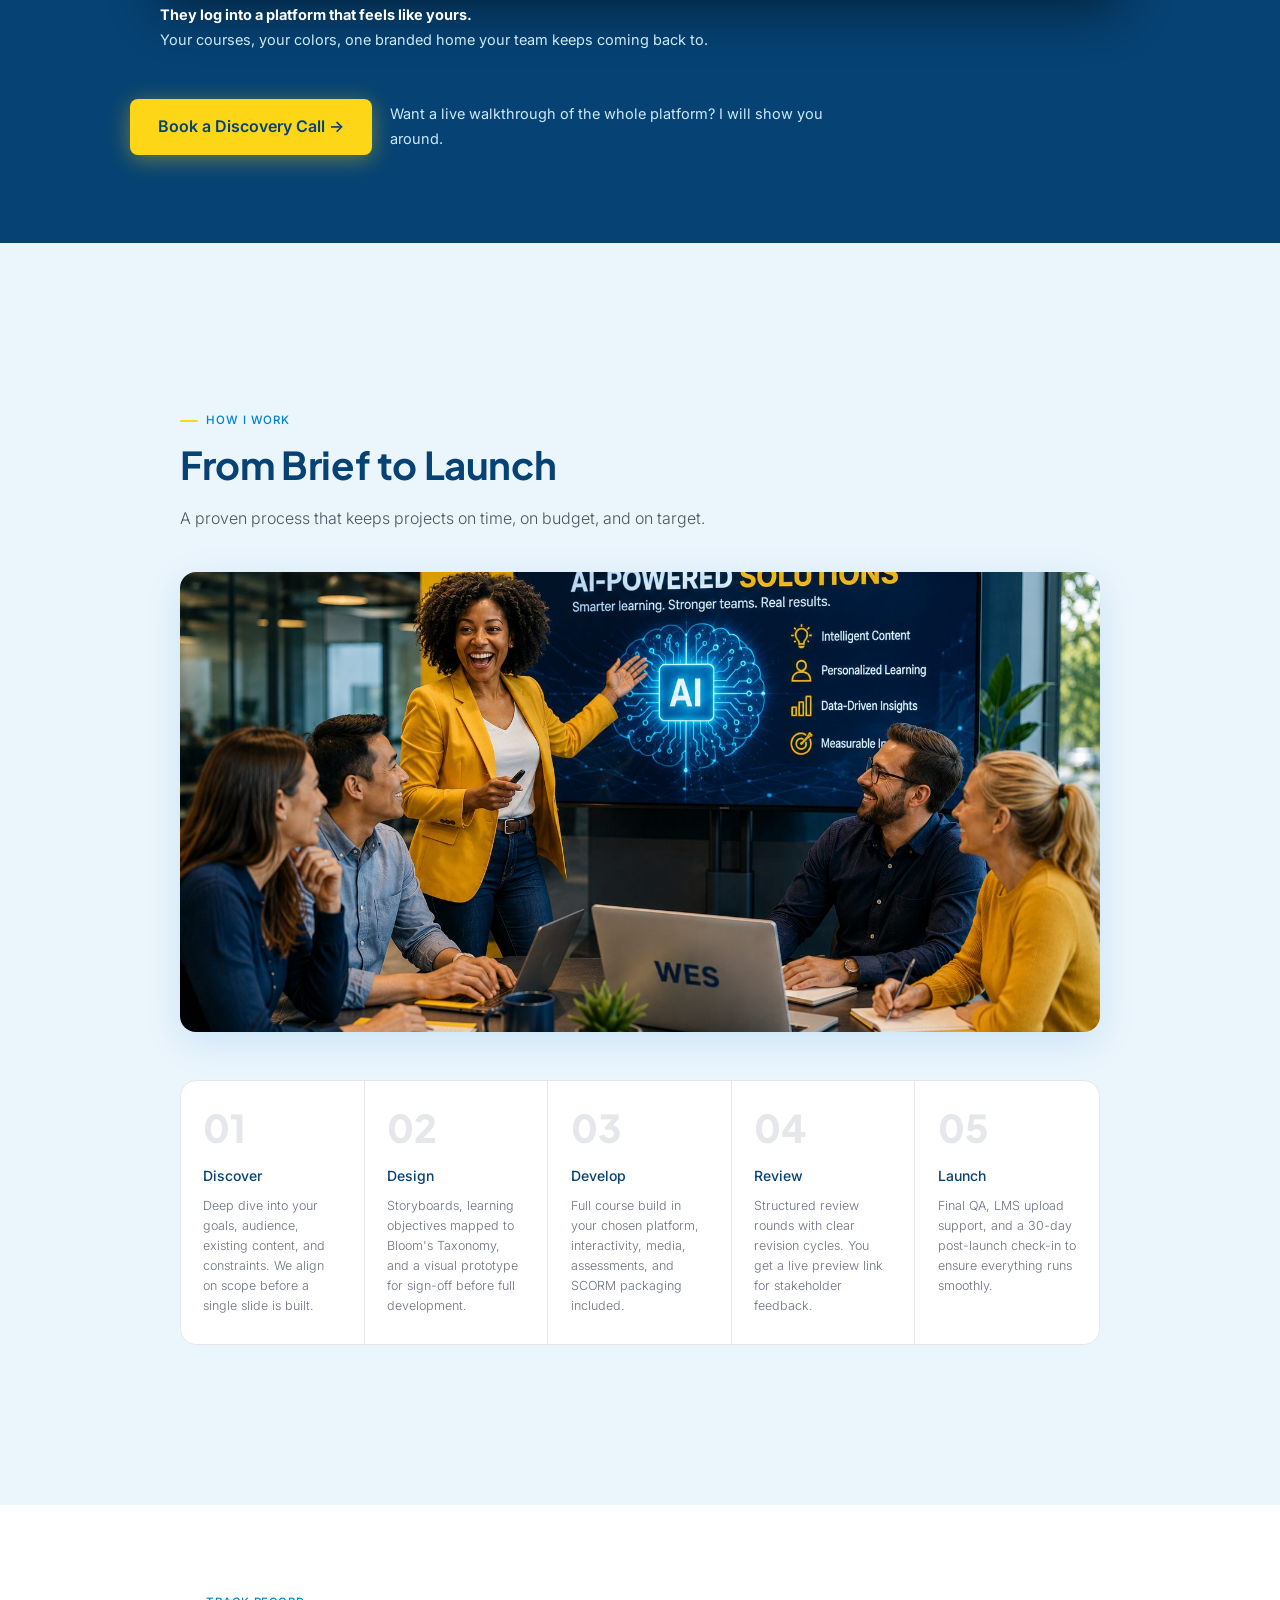
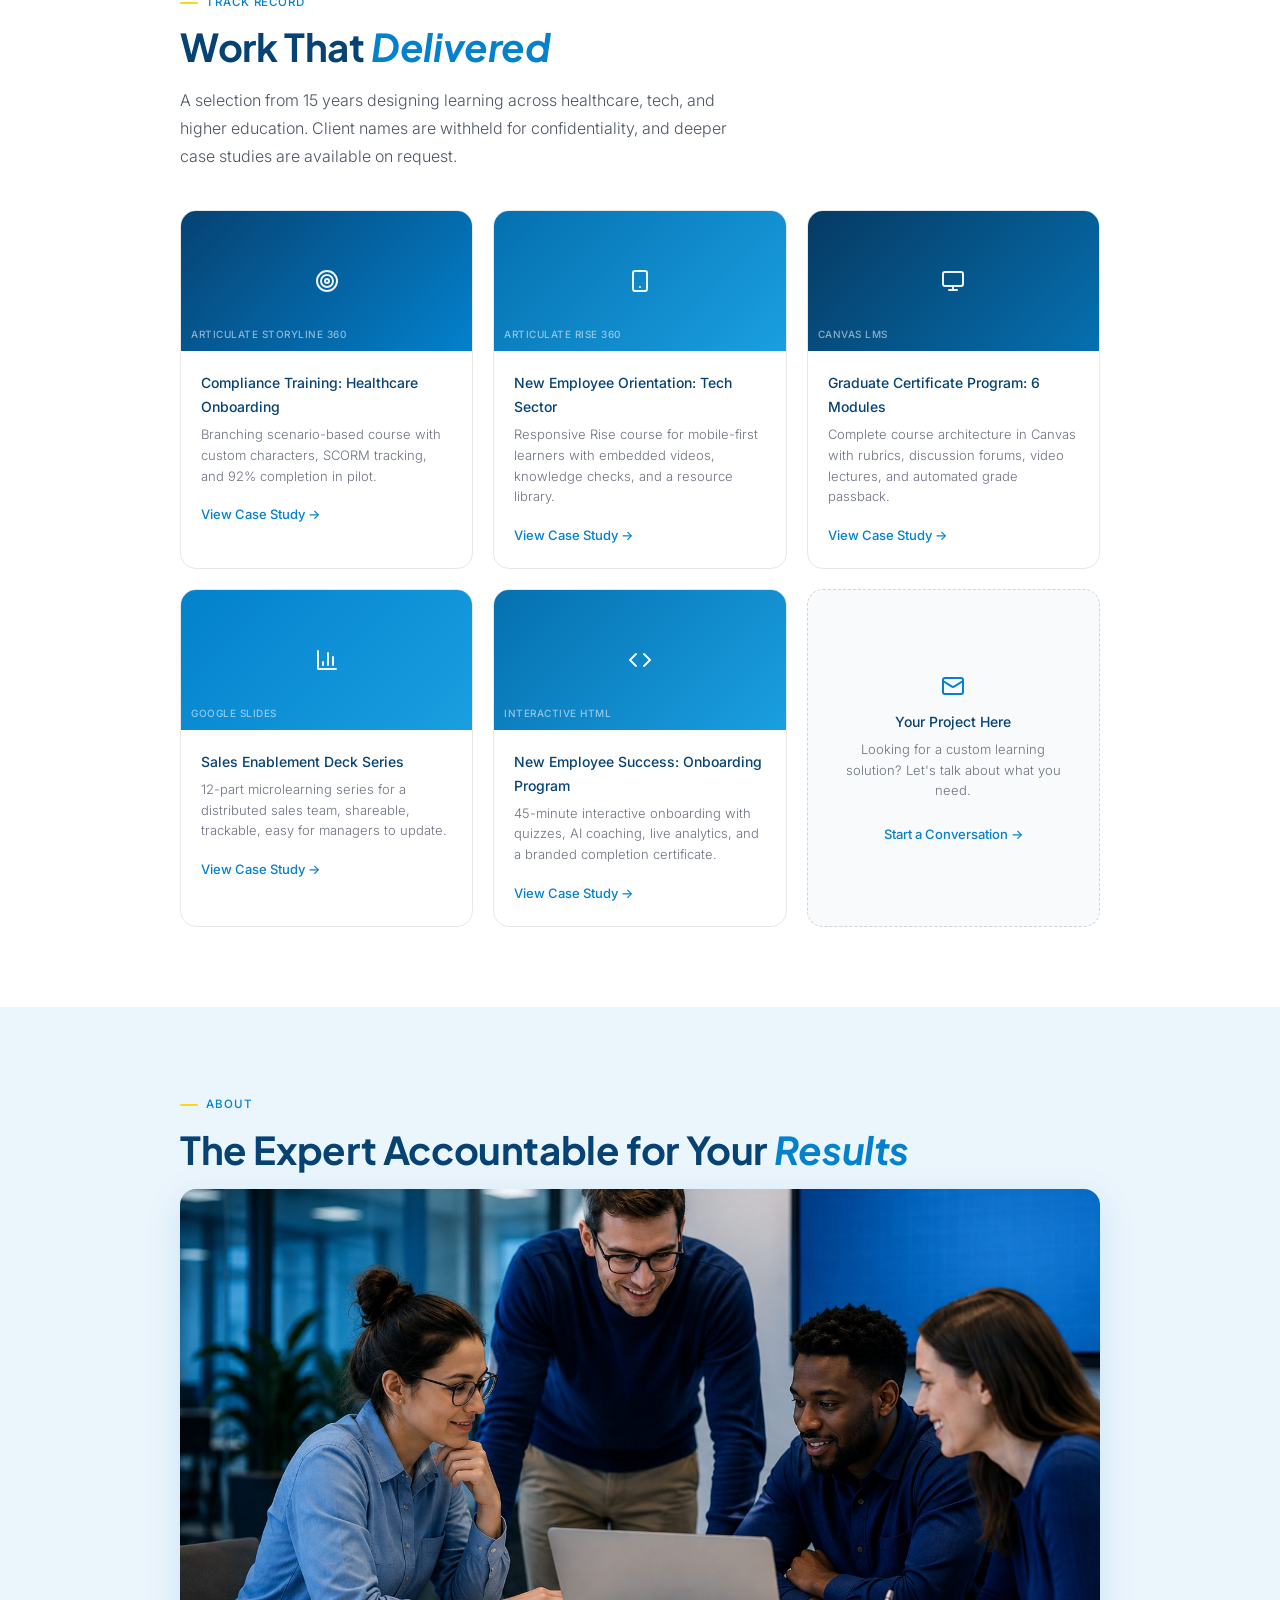
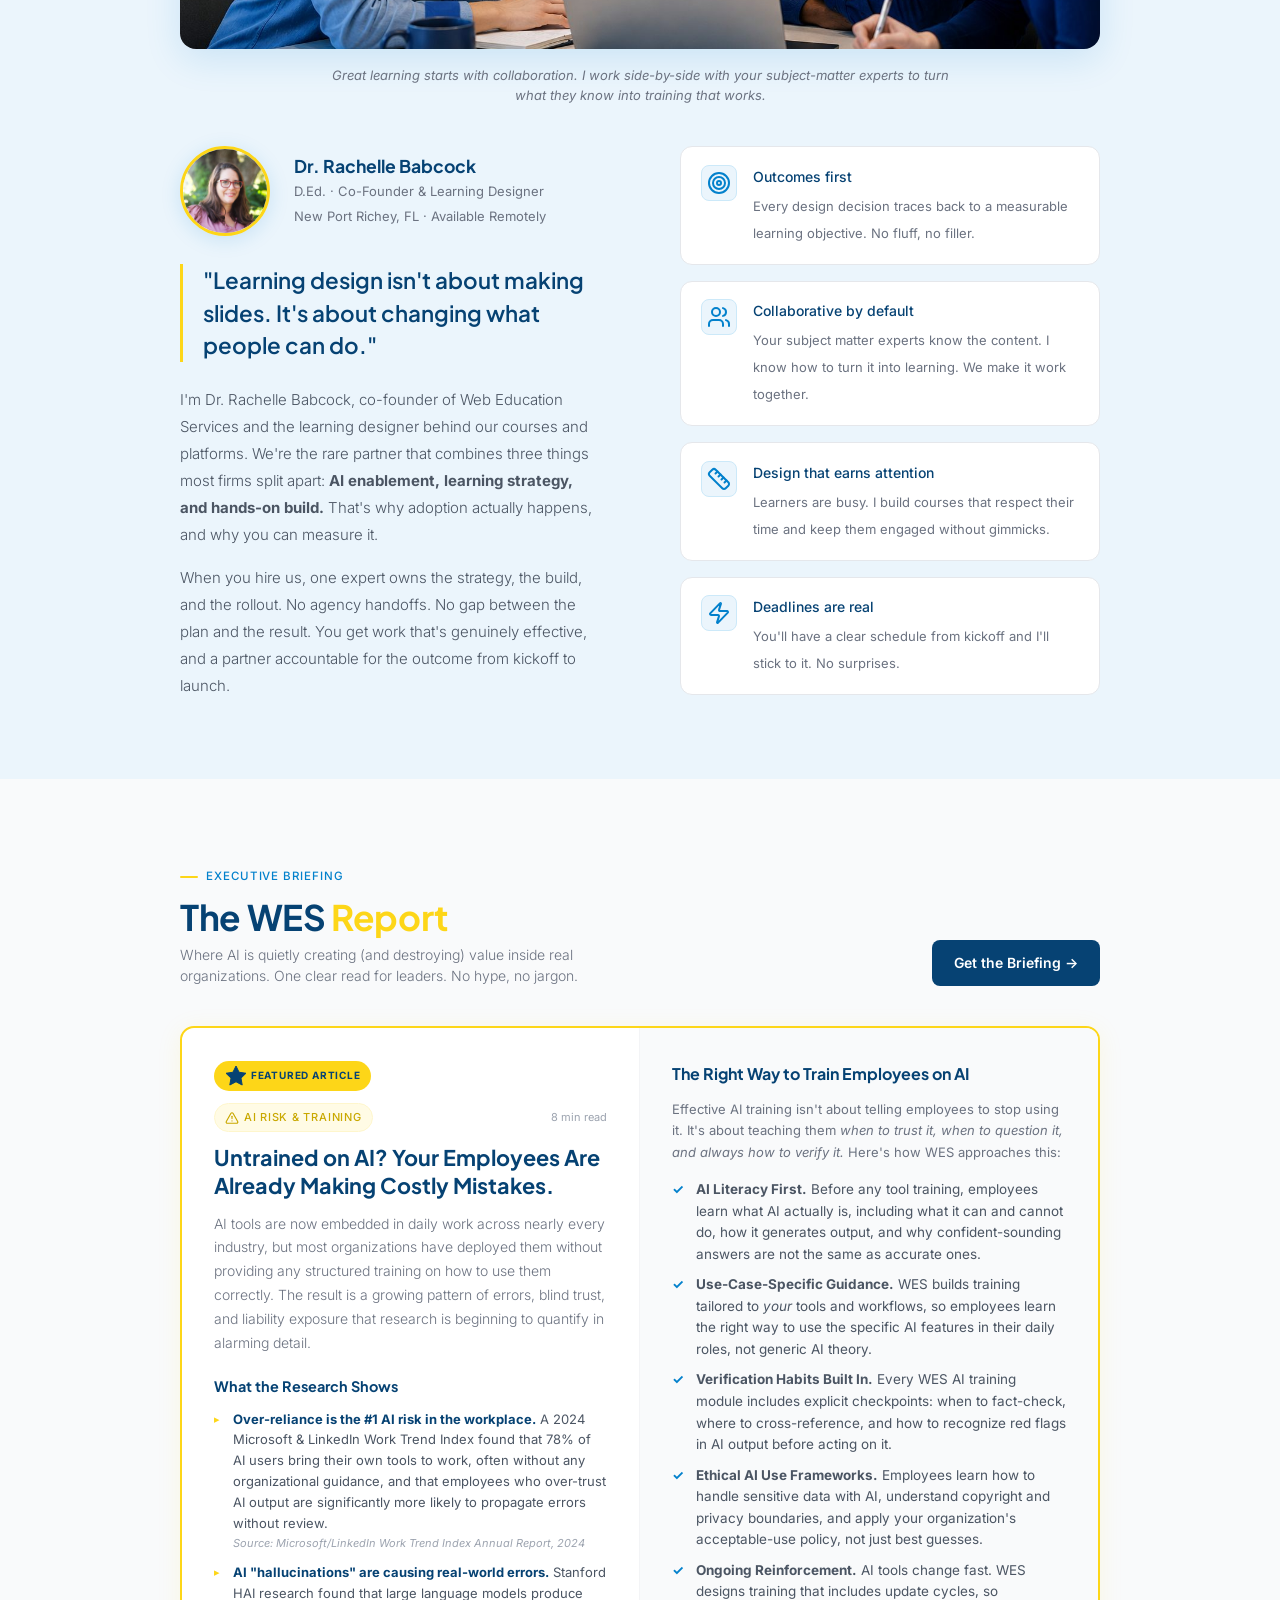
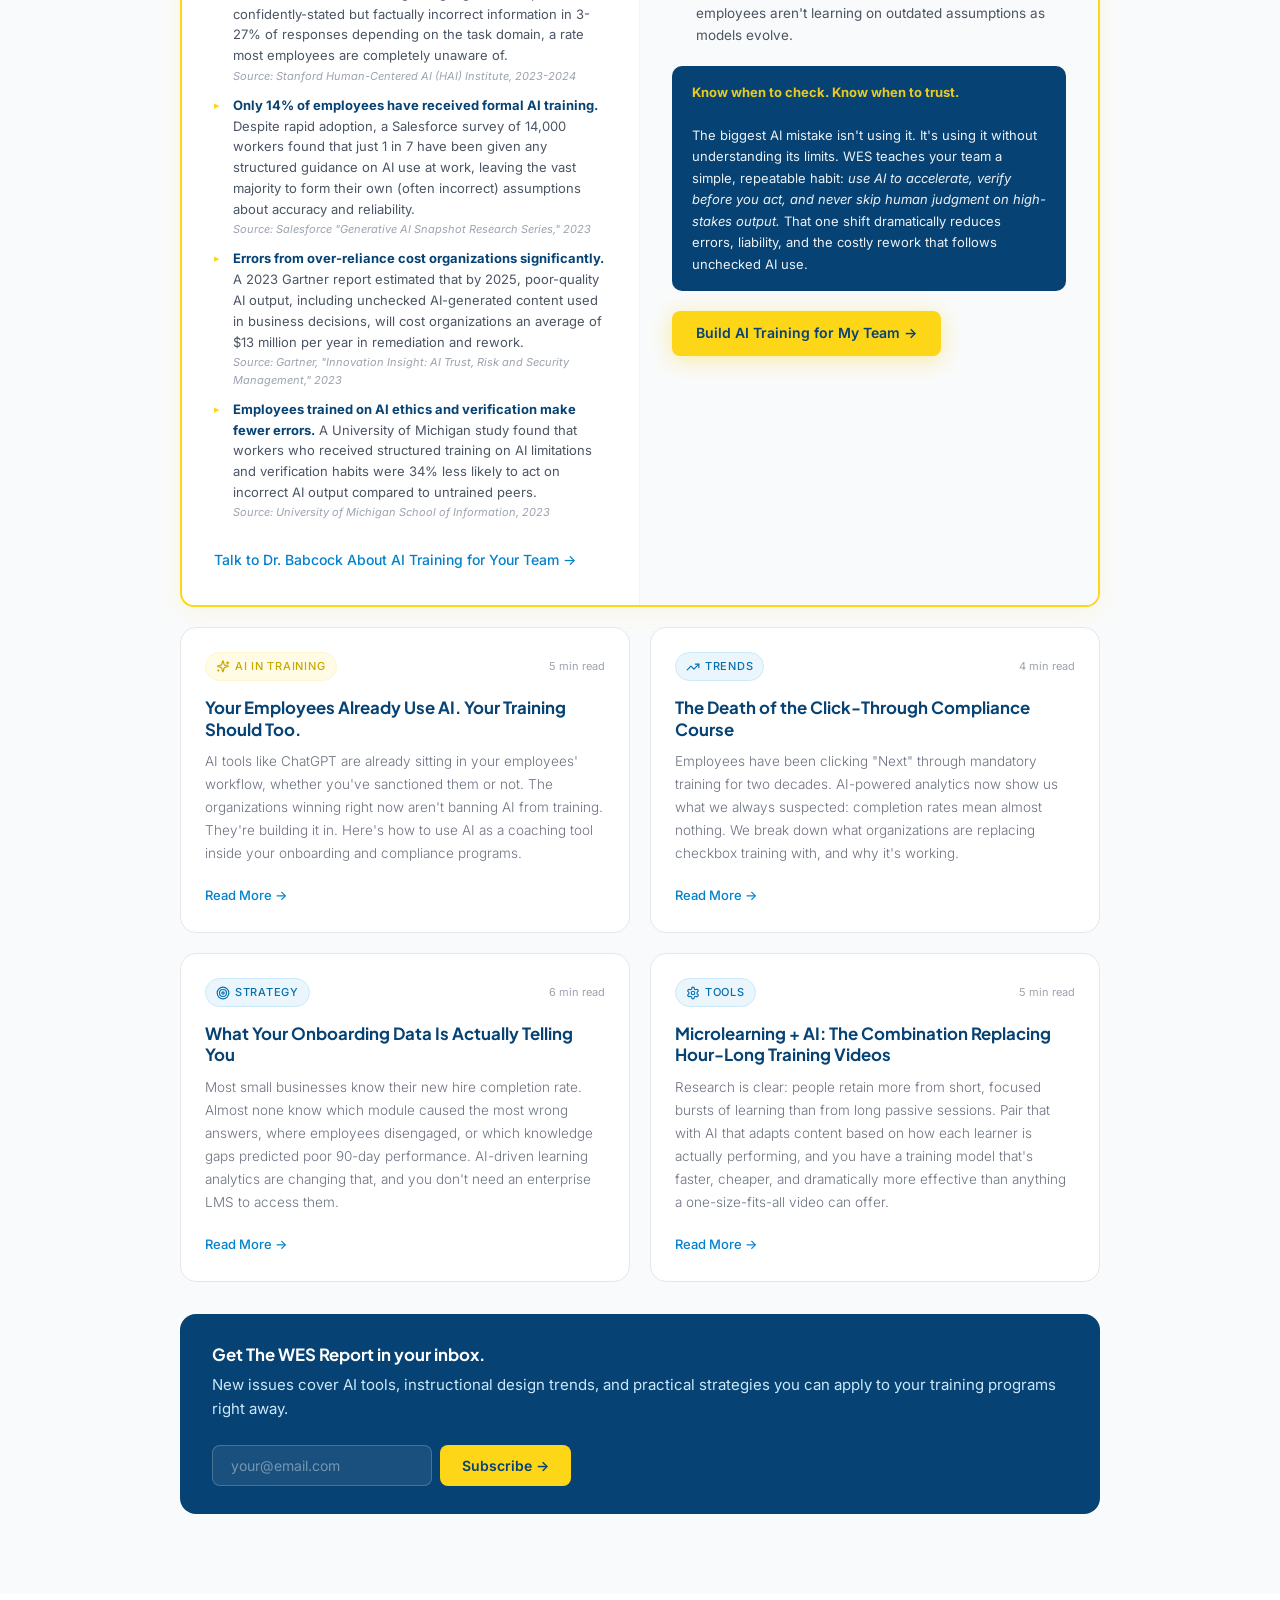
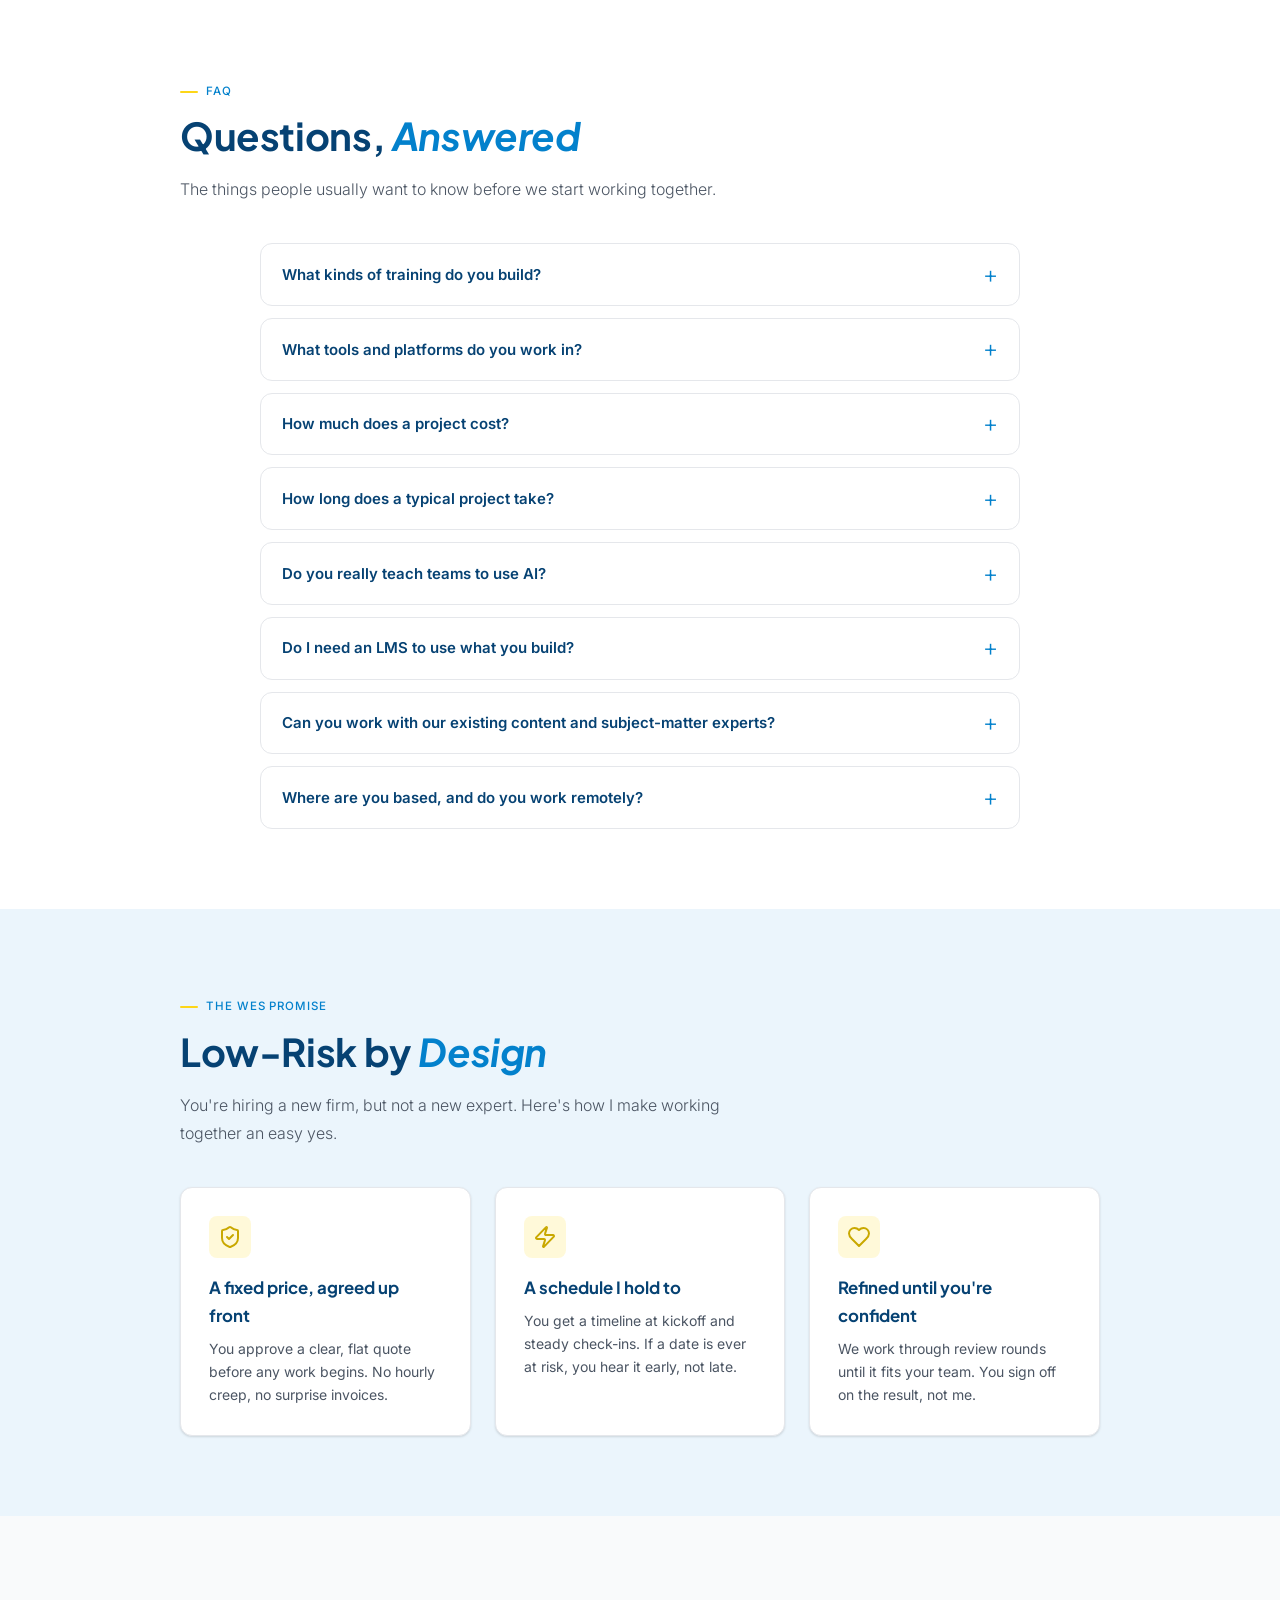
==== commit ee371251: "Reorder LMS showcase tabs to follow the learner journey Tabs now flow start-to-finish of learning: D" ====
--- a/Websites/webeducationservices/index.html
+++ b/Websites/webeducationservices/index.html
@@ -1445,42 +1445,42 @@
     <h2 class="section-title">A platform we built, <em>in action</em></h2>
     <p class="section-lead">WES Learning is a full learning platform designed and built end to end: branded courses, interactive lessons, an AI coach, and analytics that show exactly where employees struggle. Here is a look inside.</p>
     <div class="sc-tabs" role="tablist">
-      <button class="sc-tab active" type="button">Analytics</button>
+      <button class="sc-tab active" type="button">Dashboard</button>
+      <button class="sc-tab" type="button">Quick starts</button>
+      <button class="sc-tab" type="button">Objectives</button>
       <button class="sc-tab" type="button">Interactive lessons</button>
-      <button class="sc-tab" type="button">Dashboard</button>
       <button class="sc-tab" type="button">AI coach</button>
-      <button class="sc-tab" type="button">Objectives</button>
       <button class="sc-tab" type="button">Progress</button>
-      <button class="sc-tab" type="button">Quick starts</button>
+      <button class="sc-tab" type="button">Analytics</button>
     </div>
     <div class="shot-grid">
-      <figure class="shot shot-wide active">
-        <div class="shot-frame"><span class="shot-bar"><span></span><span></span><span></span></span><img src="images/lms-analytics.jpg" alt="Company analytics dashboard titled Where students are struggling, with student counts and a signups-over-time chart" loading="lazy" /></div>
-        <figcaption><strong>See exactly where your team gets stuck.</strong> Real-time analytics rank the hardest lessons and interactions, so you fix the training that is not landing.</figcaption>
+      <figure class="shot active">
+        <div class="shot-frame"><span class="shot-bar"><span></span><span></span><span></span></span><img src="images/lms-dashboard.jpg" alt="Learner dashboard with branded course cards and progress" loading="lazy" /></div>
+        <figcaption><strong>They log into a platform that feels like yours.</strong> Your courses, your colors, one branded home your team keeps coming back to.</figcaption>
+      </figure>
+      <figure class="shot">
+        <div class="shot-frame"><span class="shot-bar"><span></span><span></span><span></span></span><img src="images/lms-quickstarts.jpg" alt="Quick Starts page offering goal-based learning paths" loading="lazy" /></div>
+        <figcaption><strong>They start with a goal, not a catalog.</strong> Learners pick what they want to get done and get just the modules they need, not everything at once.</figcaption>
+      </figure>
+      <figure class="shot">
+        <div class="shot-frame"><span class="shot-bar"><span></span><span></span><span></span></span><img src="images/lms-objectives.jpg" alt="Module overview page with learning objectives and a time estimate" loading="lazy" /></div>
+        <figcaption><strong>Every module opens with clear outcomes.</strong> Objectives and a time estimate up front, so people know exactly what they will be able to do.</figcaption>
       </figure>
       <figure class="shot">
         <div class="shot-frame"><span class="shot-bar"><span></span><span></span><span></span></span><img src="images/lms-lesson.jpg" alt="An interactive lesson with a course sidebar and flip cards for Trust, Reputation, and Rules" loading="lazy" /></div>
-        <figcaption><strong>Interactive lessons, not slideshows.</strong> Scenarios, flip cards, and knowledge checks keep people engaged and actually finishing.</figcaption>
-      </figure>
-      <figure class="shot">
-        <div class="shot-frame"><span class="shot-bar"><span></span><span></span><span></span></span><img src="images/lms-dashboard.jpg" alt="Learner dashboard with branded course cards and progress" loading="lazy" /></div>
-        <figcaption><strong>A branded platform your team logs into.</strong> Your courses, your colors, one place your people keep coming back to.</figcaption>
+        <figcaption><strong>They learn by doing, not watching.</strong> Scenarios, flip cards, and knowledge checks keep people engaged and actually finishing.</figcaption>
       </figure>
       <figure class="shot">
         <div class="shot-frame"><span class="shot-bar"><span></span><span></span><span></span></span><img src="images/lms-instructor.jpg" alt="Talk to an Instructor AI assistant with suggested questions" loading="lazy" /></div>
-        <figcaption><strong>An AI coach trained on your content.</strong> Learners can ask questions any time and get answers grounded in your material.</figcaption>
-      </figure>
-      <figure class="shot">
-        <div class="shot-frame"><span class="shot-bar"><span></span><span></span><span></span></span><img src="images/lms-objectives.jpg" alt="Module overview page with learning objectives and a time estimate" loading="lazy" /></div>
-        <figcaption><strong>Every module mapped to real outcomes.</strong> Clear objectives and time estimates, so people know exactly what they will be able to do.</figcaption>
+        <figcaption><strong>An AI coach is there when they get stuck.</strong> Learners can ask questions any time and get answers grounded in your material.</figcaption>
       </figure>
       <figure class="shot">
         <div class="shot-frame"><span class="shot-bar"><span></span><span></span><span></span></span><img src="images/lms-progress.jpg" alt="My Progress page with completion stats and module badges" loading="lazy" /></div>
-        <figcaption><strong>Progress, badges, and certificates they earn.</strong> Momentum that keeps learners moving and gives managers a clear completion picture.</figcaption>
+        <figcaption><strong>They earn progress, badges, and certificates.</strong> Momentum that keeps learners moving all the way to the finish.</figcaption>
       </figure>
       <figure class="shot">
-        <div class="shot-frame"><span class="shot-bar"><span></span><span></span><span></span></span><img src="images/lms-quickstarts.jpg" alt="Quick Starts page offering goal-based learning paths" loading="lazy" /></div>
-        <figcaption><strong>Personalized paths, not one-size-fits-all.</strong> Learners pick a goal and get just the modules they need, not the whole catalog.</figcaption>
+        <div class="shot-frame"><span class="shot-bar"><span></span><span></span><span></span></span><img src="images/lms-analytics.jpg" alt="Company analytics dashboard titled Where students are struggling, with student counts and a signups-over-time chart" loading="lazy" /></div>
+        <figcaption><strong>And you see exactly where the team struggles.</strong> Real-time analytics rank the hardest lessons and interactions, so you fix the training that is not landing.</figcaption>
       </figure>
     </div>
     <div class="showcase-cta">
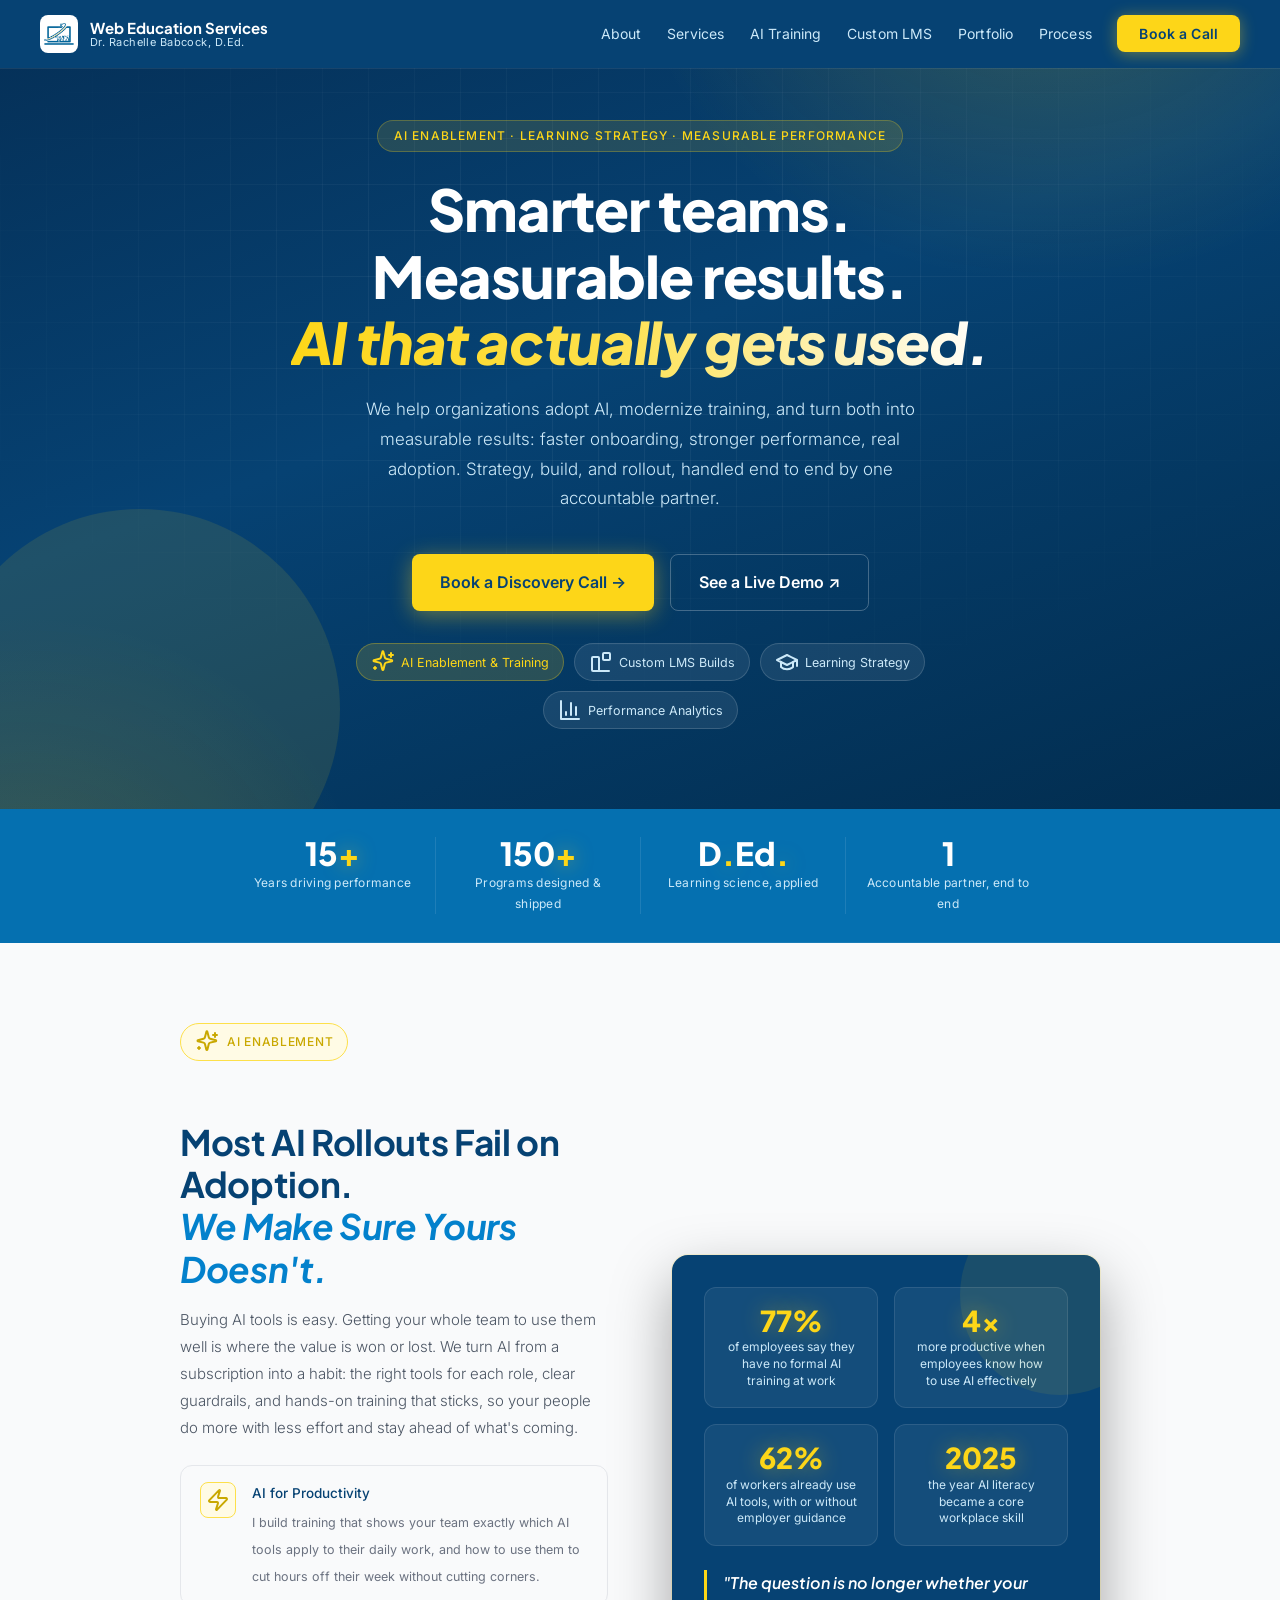
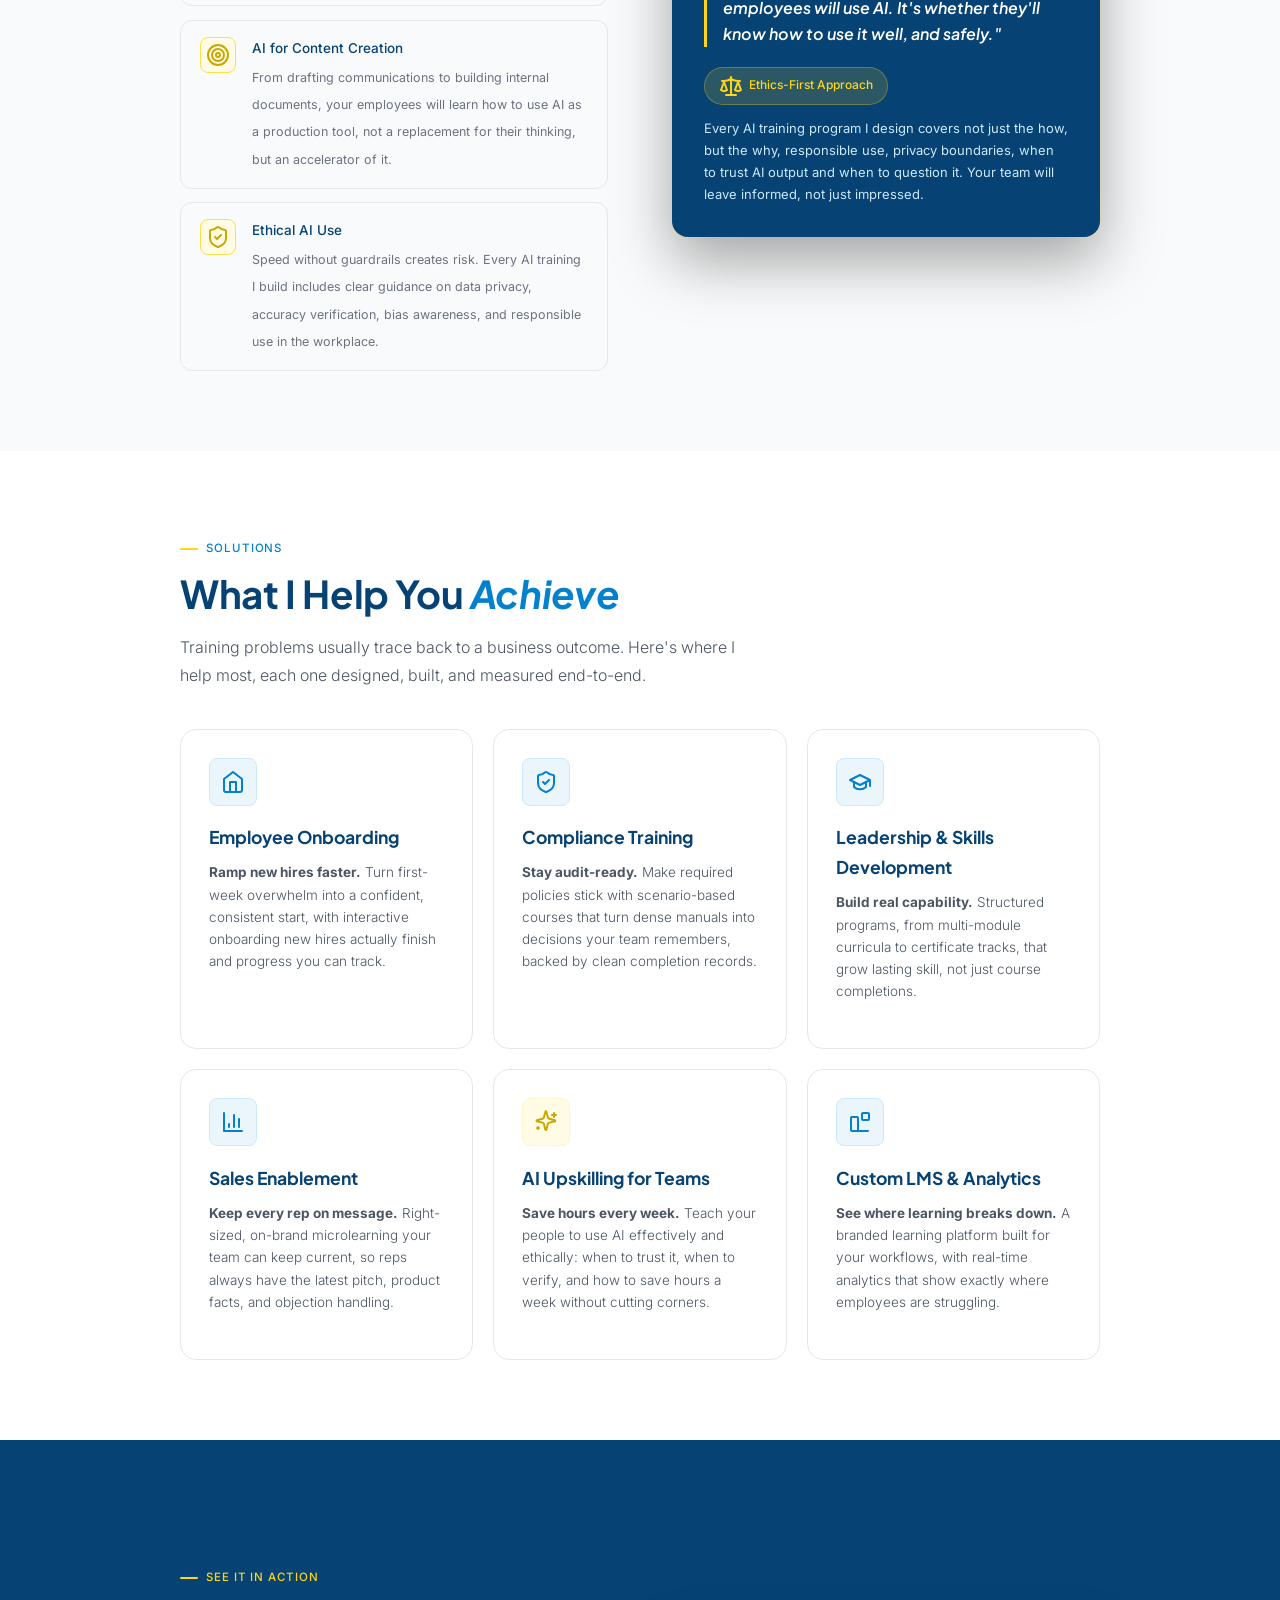
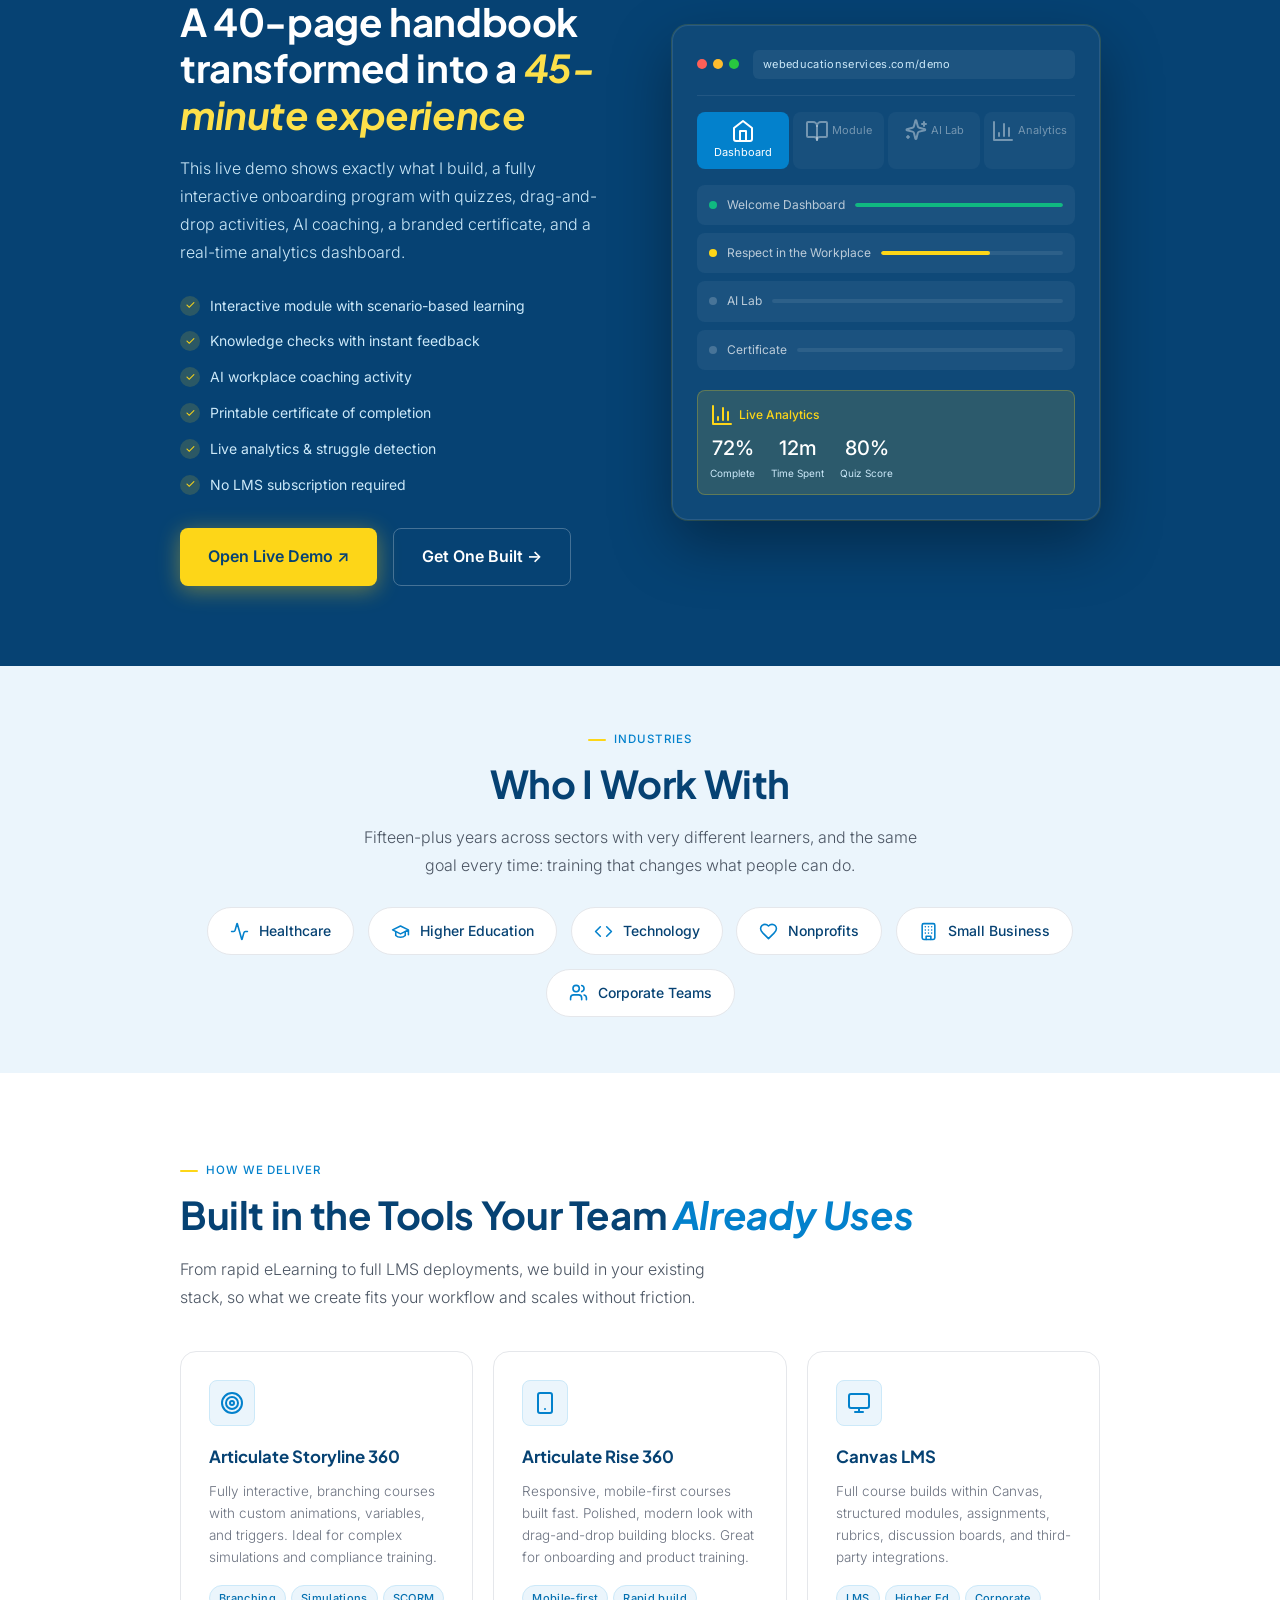
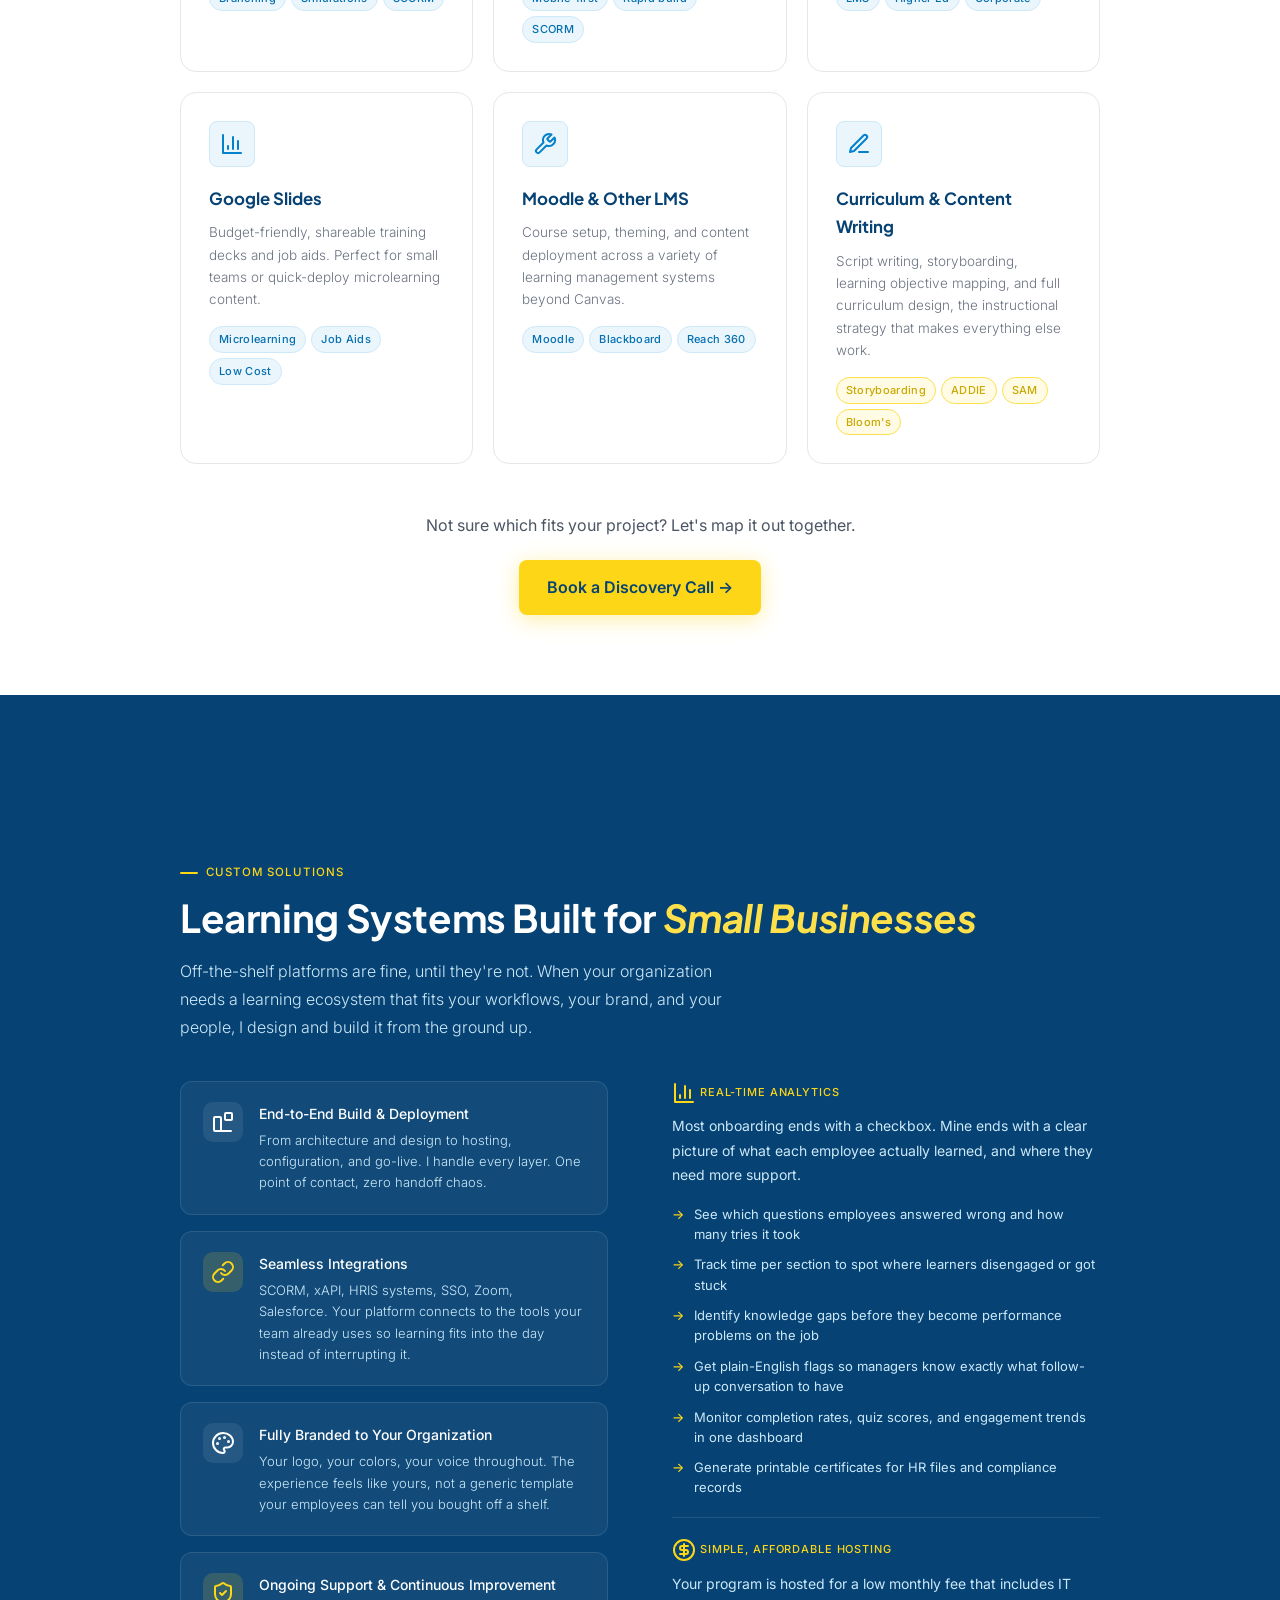
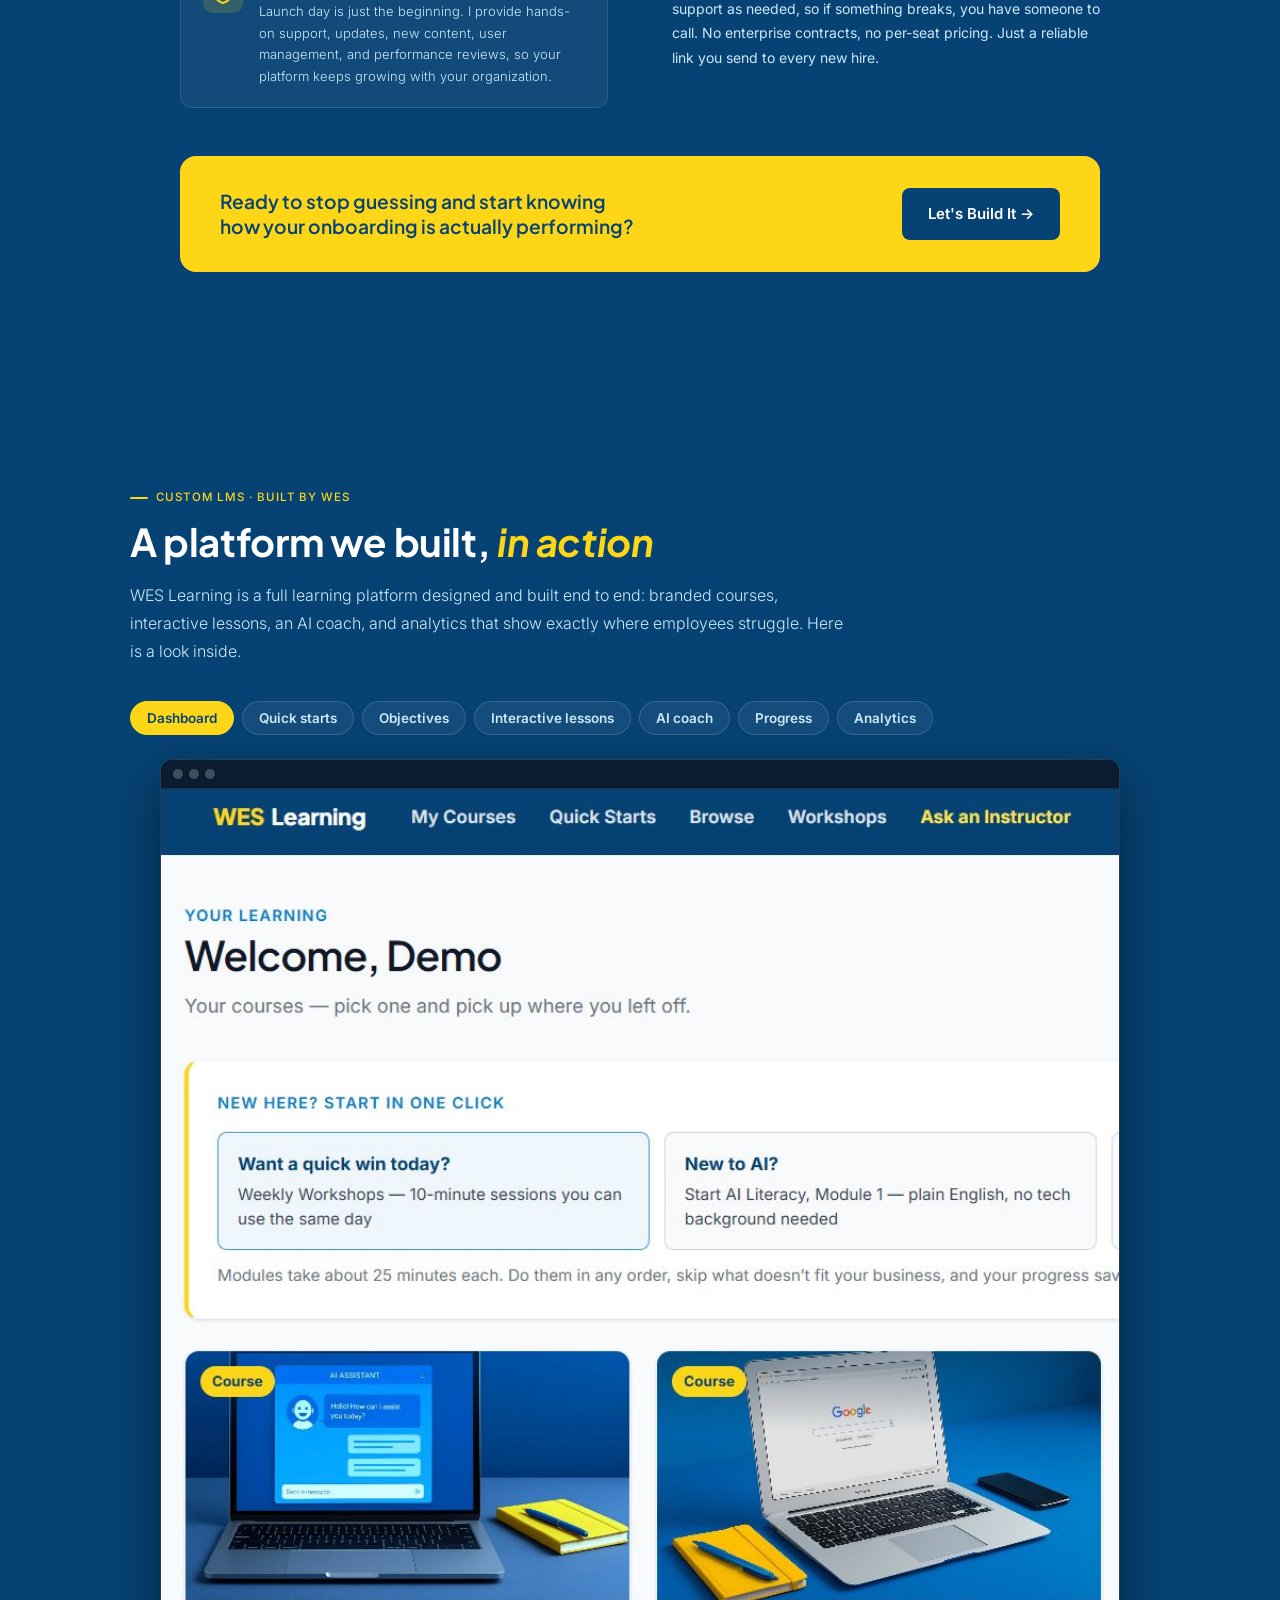
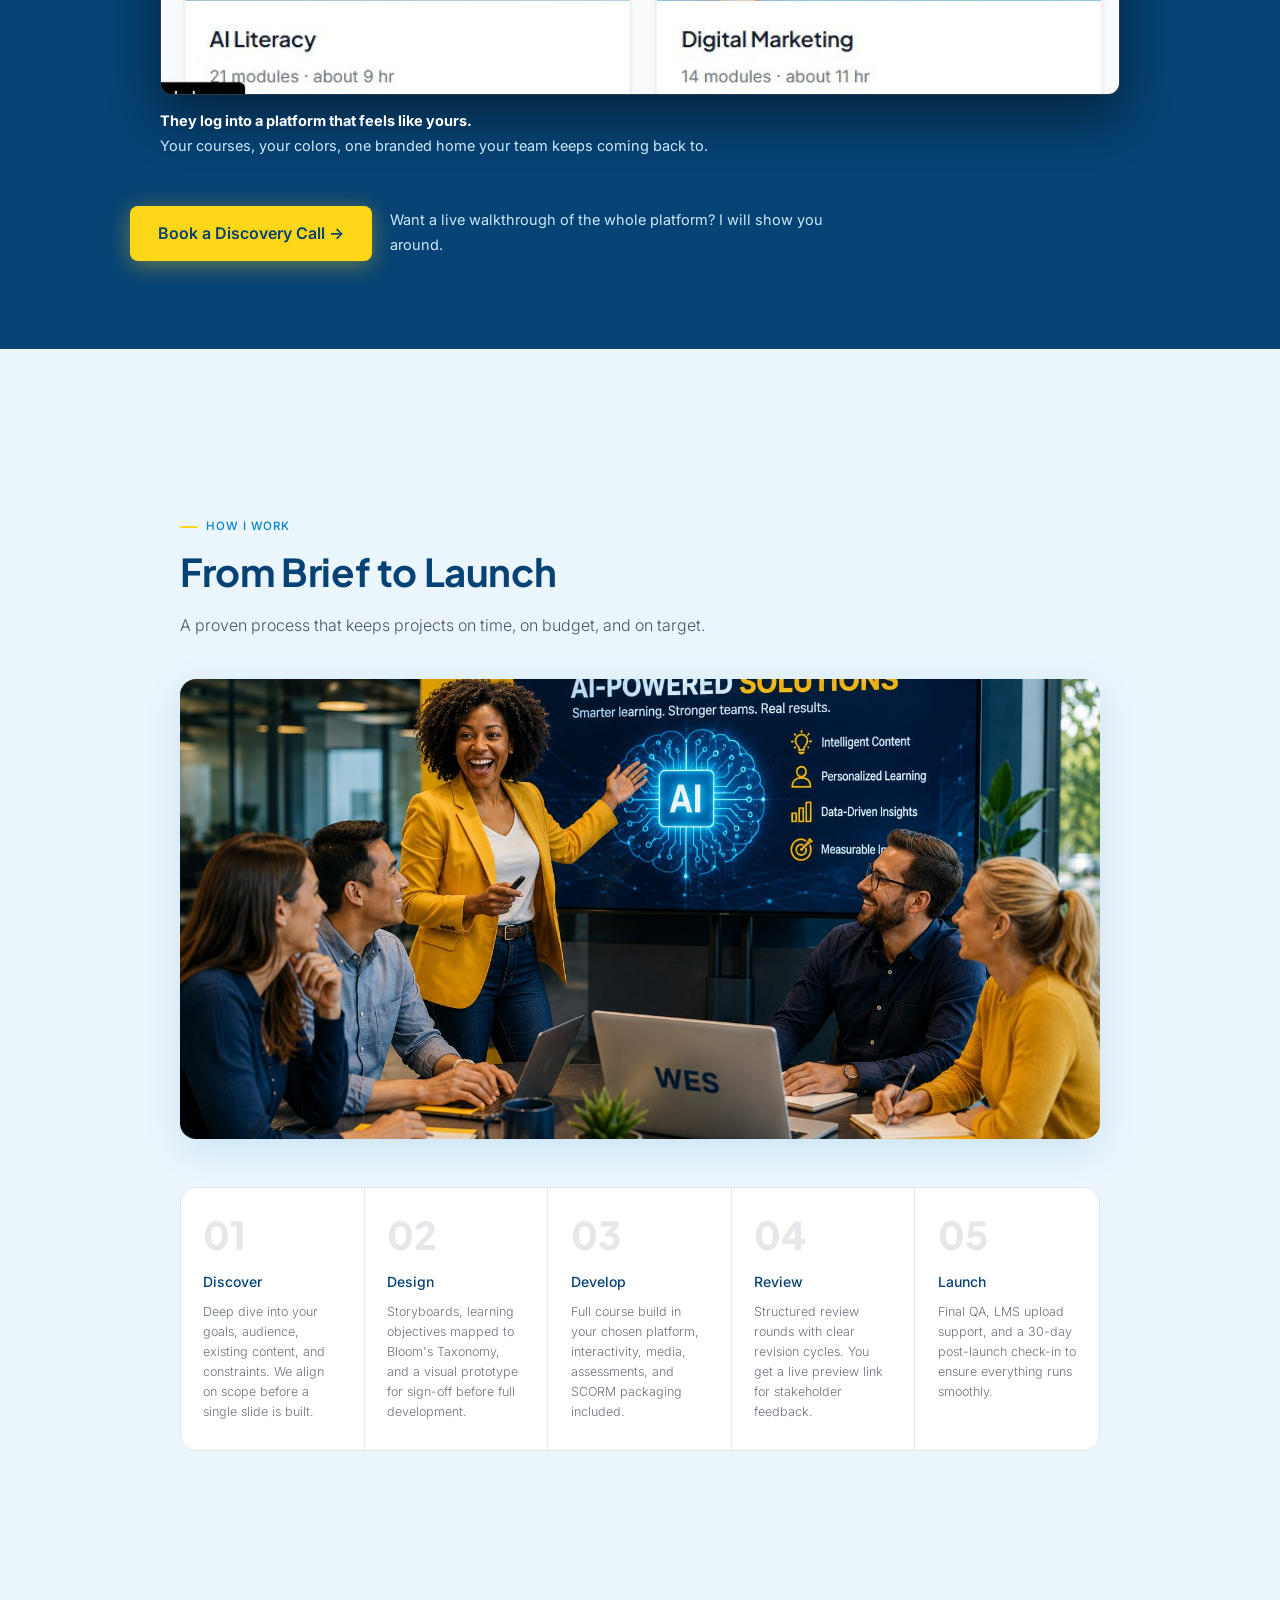
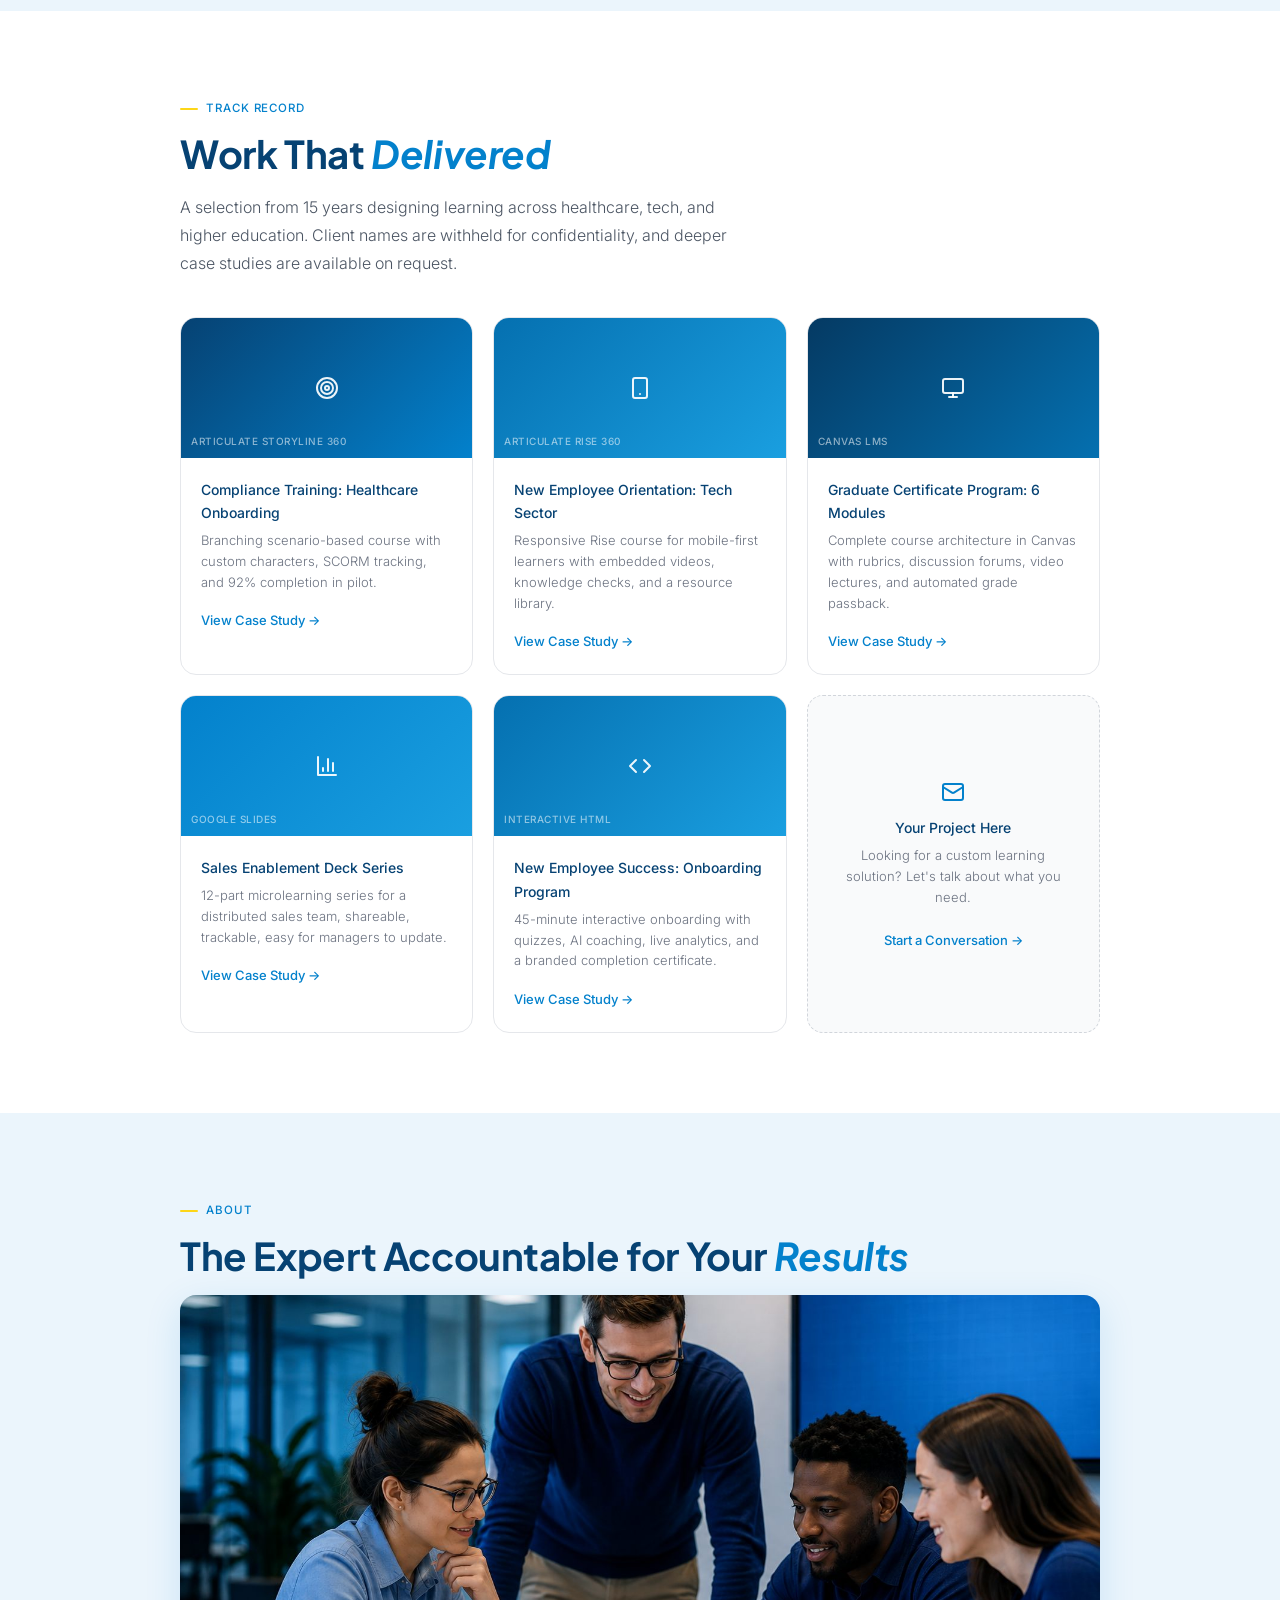
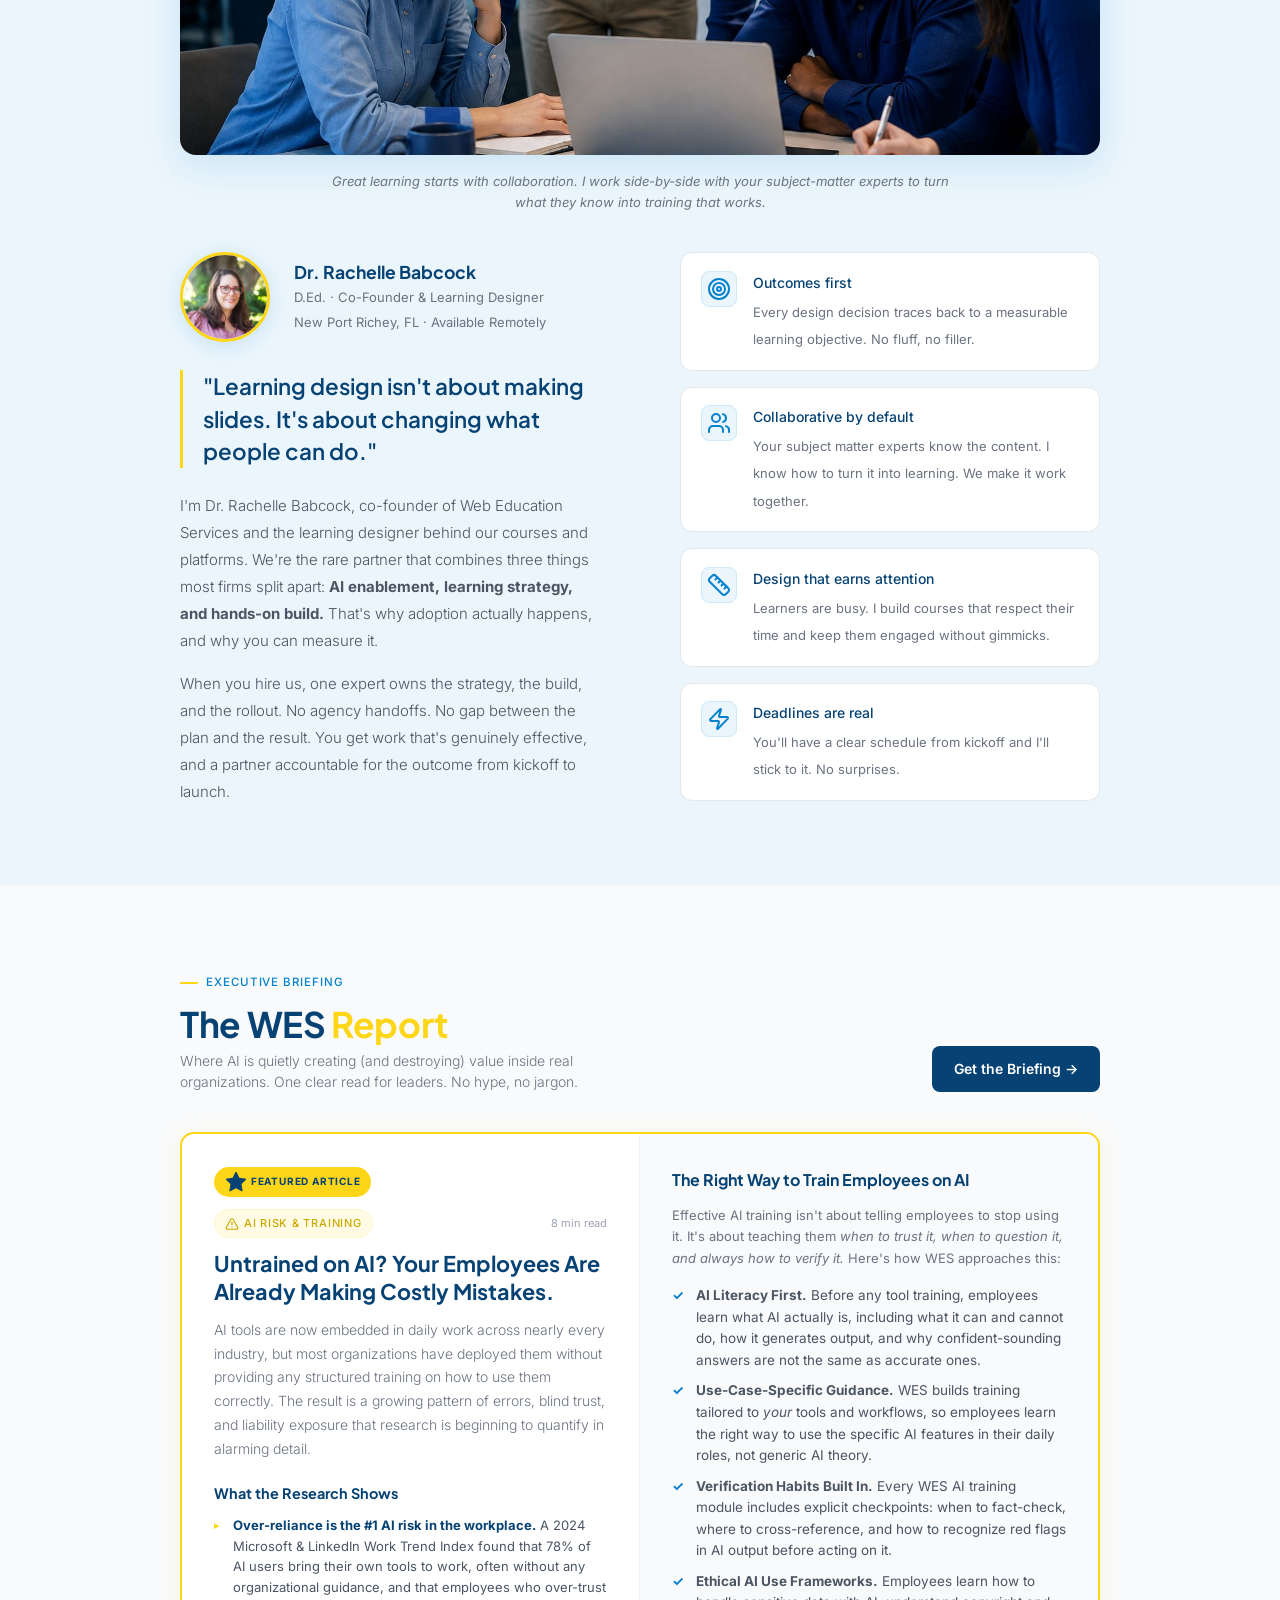
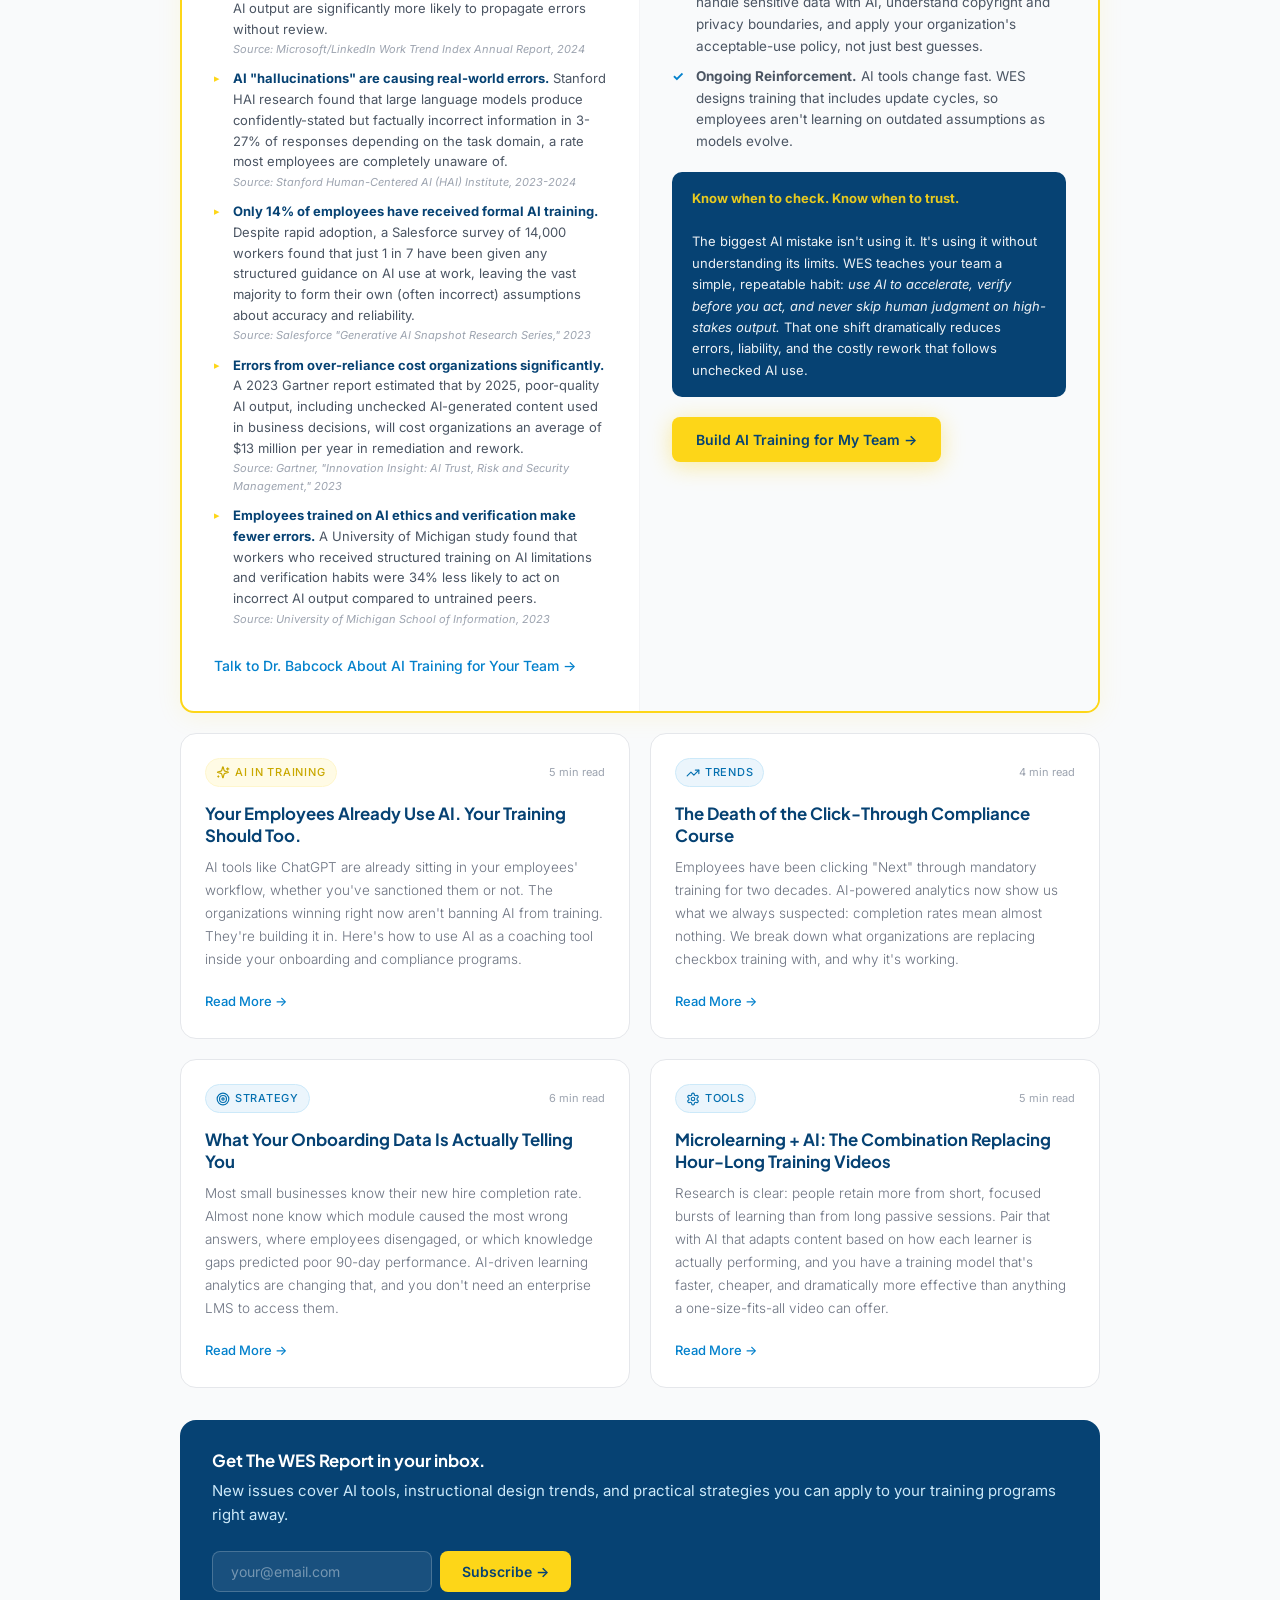
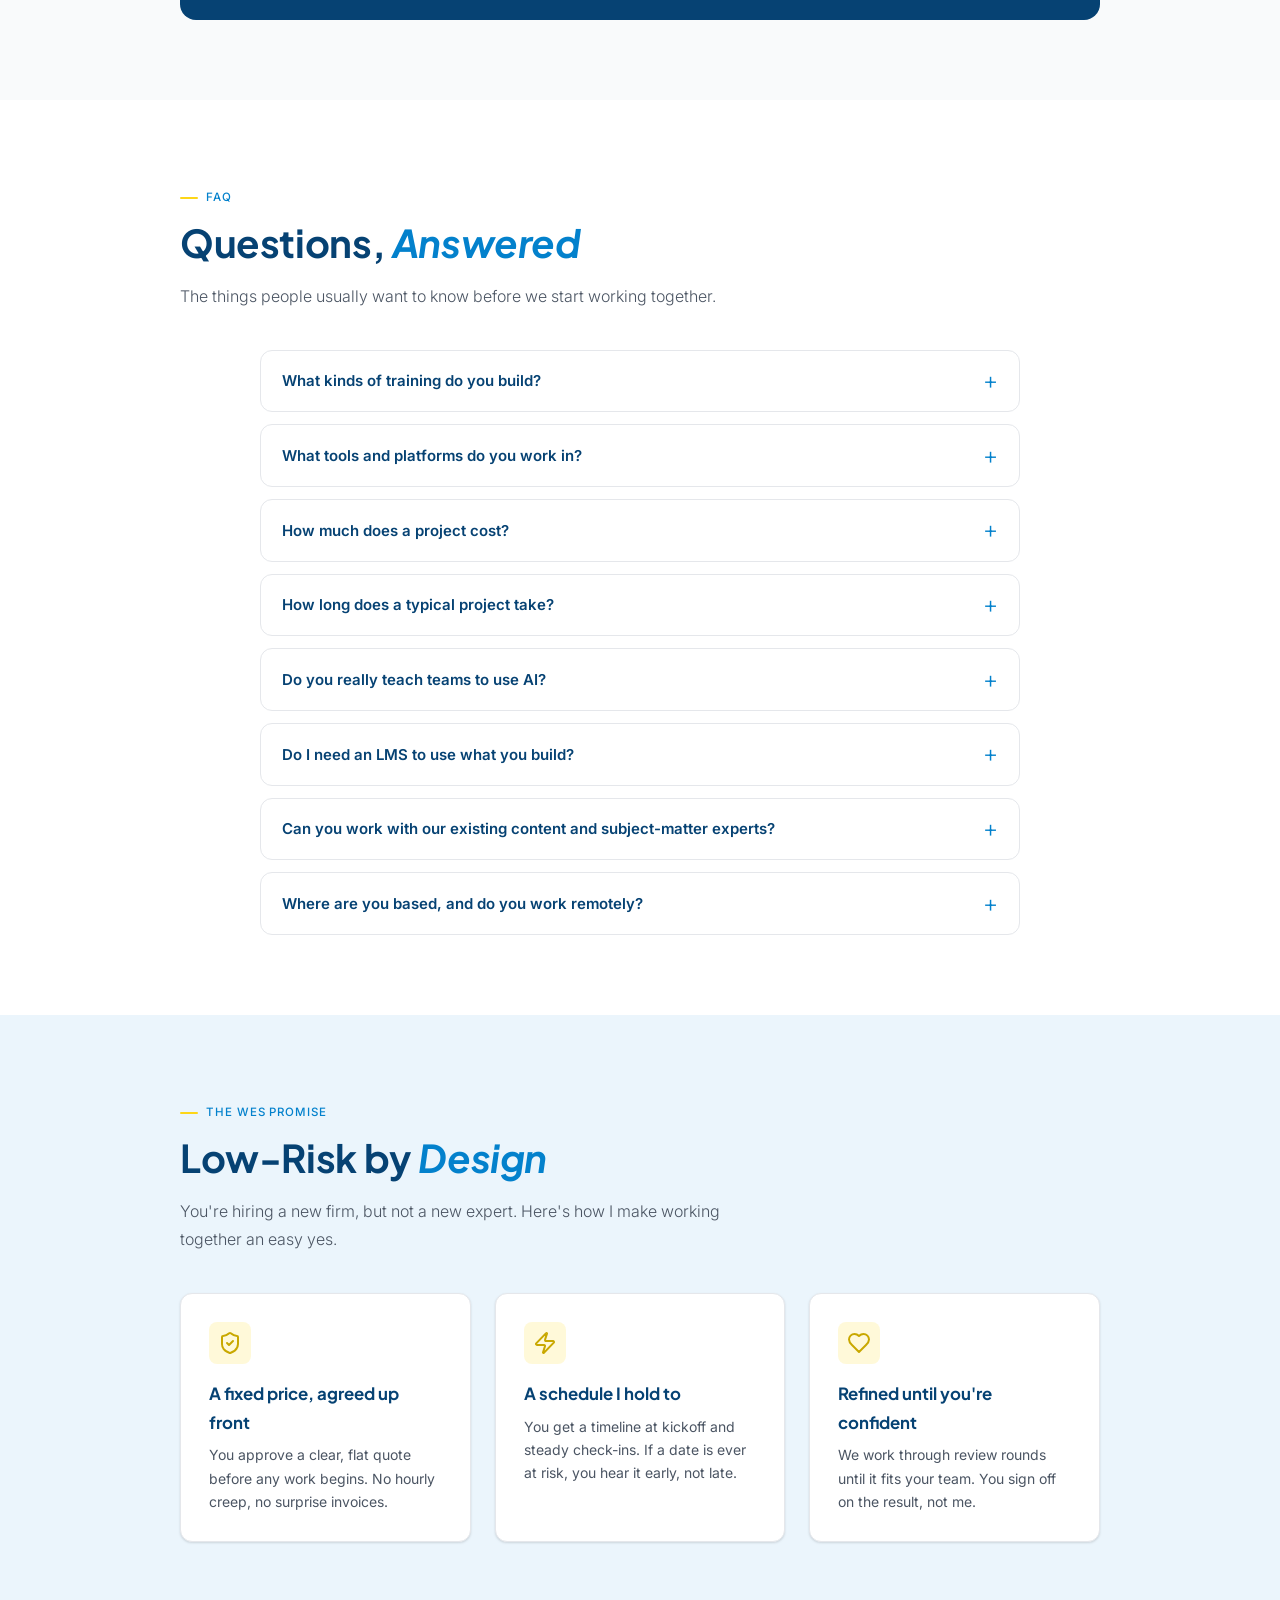
==== commit f96cdcf5: "Services: add a clear CTA; Solutions: drop the 'See an example' case-study links The Services sectio" ====
--- a/Websites/webeducationservices/index.html
+++ b/Websites/webeducationservices/index.html
@@ -117,6 +117,8 @@
 .solution-card p { font-size: 13.5px; font-weight: 300; color: var(--gray-600); line-height: 1.65; margin-bottom: 1.1rem; flex: 1; }
 .solution-link { font-size: 13px; font-weight: 600; color: var(--blue-600); text-decoration: none; }
 .solution-link:hover { color: var(--yellow-600); }
+.services-cta { text-align: center; margin-top: 3rem; }
+.services-cta p { font-size: 16px; color: var(--gray-600); max-width: 520px; margin: 0 auto 1.25rem; }
 
 /* ── INDUSTRIES ── */
 #industries { background: var(--blue-50); padding: 3.5rem 0; }
@@ -1175,37 +1177,31 @@
       <div class="solution-icon"><svg class="ico"><use href="#i-home"/></svg></div>
       <h3>Employee Onboarding</h3>
       <p><strong>Ramp new hires faster.</strong> Turn first-week overwhelm into a confident, consistent start, with interactive onboarding new hires actually finish and progress you can track.</p>
-      <a href="projects/employee-success.html" class="solution-link">See an example →</a>
     </div>
     <div class="solution-card">
       <div class="solution-icon"><svg class="ico"><use href="#i-shield"/></svg></div>
       <h3>Compliance Training</h3>
       <p><strong>Stay audit-ready.</strong> Make required policies stick with scenario-based courses that turn dense manuals into decisions your team remembers, backed by clean completion records.</p>
-      <a href="projects/healthcare-compliance.html" class="solution-link">See an example →</a>
     </div>
     <div class="solution-card">
       <div class="solution-icon"><svg class="ico"><use href="#i-grad"/></svg></div>
       <h3>Leadership &amp; Skills Development</h3>
       <p><strong>Build real capability.</strong> Structured programs, from multi-module curricula to certificate tracks, that grow lasting skill, not just course completions.</p>
-      <a href="projects/graduate-certificate.html" class="solution-link">See an example →</a>
     </div>
     <div class="solution-card">
       <div class="solution-icon"><svg class="ico"><use href="#i-chart"/></svg></div>
       <h3>Sales Enablement</h3>
       <p><strong>Keep every rep on message.</strong> Right-sized, on-brand microlearning your team can keep current, so reps always have the latest pitch, product facts, and objection handling.</p>
-      <a href="projects/sales-enablement.html" class="solution-link">See an example →</a>
     </div>
     <div class="solution-card">
       <div class="solution-icon accent"><svg class="ico"><use href="#i-spark"/></svg></div>
       <h3>AI Upskilling for Teams</h3>
       <p><strong>Save hours every week.</strong> Teach your people to use AI effectively and ethically: when to trust it, when to verify, and how to save hours a week without cutting corners.</p>
-      <a href="#ai-focus" class="solution-link">Explore AI training →</a>
     </div>
     <div class="solution-card">
       <div class="solution-icon"><svg class="ico"><use href="#i-blocks"/></svg></div>
       <h3>Custom LMS &amp; Analytics</h3>
       <p><strong>See where learning breaks down.</strong> A branded learning platform built for your workflows, with real-time analytics that show exactly where employees are struggling.</p>
-      <a href="#lms" class="solution-link">Learn more →</a>
     </div>
   </div>
 </section>
@@ -1371,6 +1367,10 @@
         <span class="tag amber">Bloom's</span>
       </div>
     </div>
+  </div>
+  <div class="services-cta">
+    <p>Not sure which fits your project? Let's map it out together.</p>
+    <a href="#contact" class="btn-primary">Book a Discovery Call →</a>
   </div>
 </section>
 
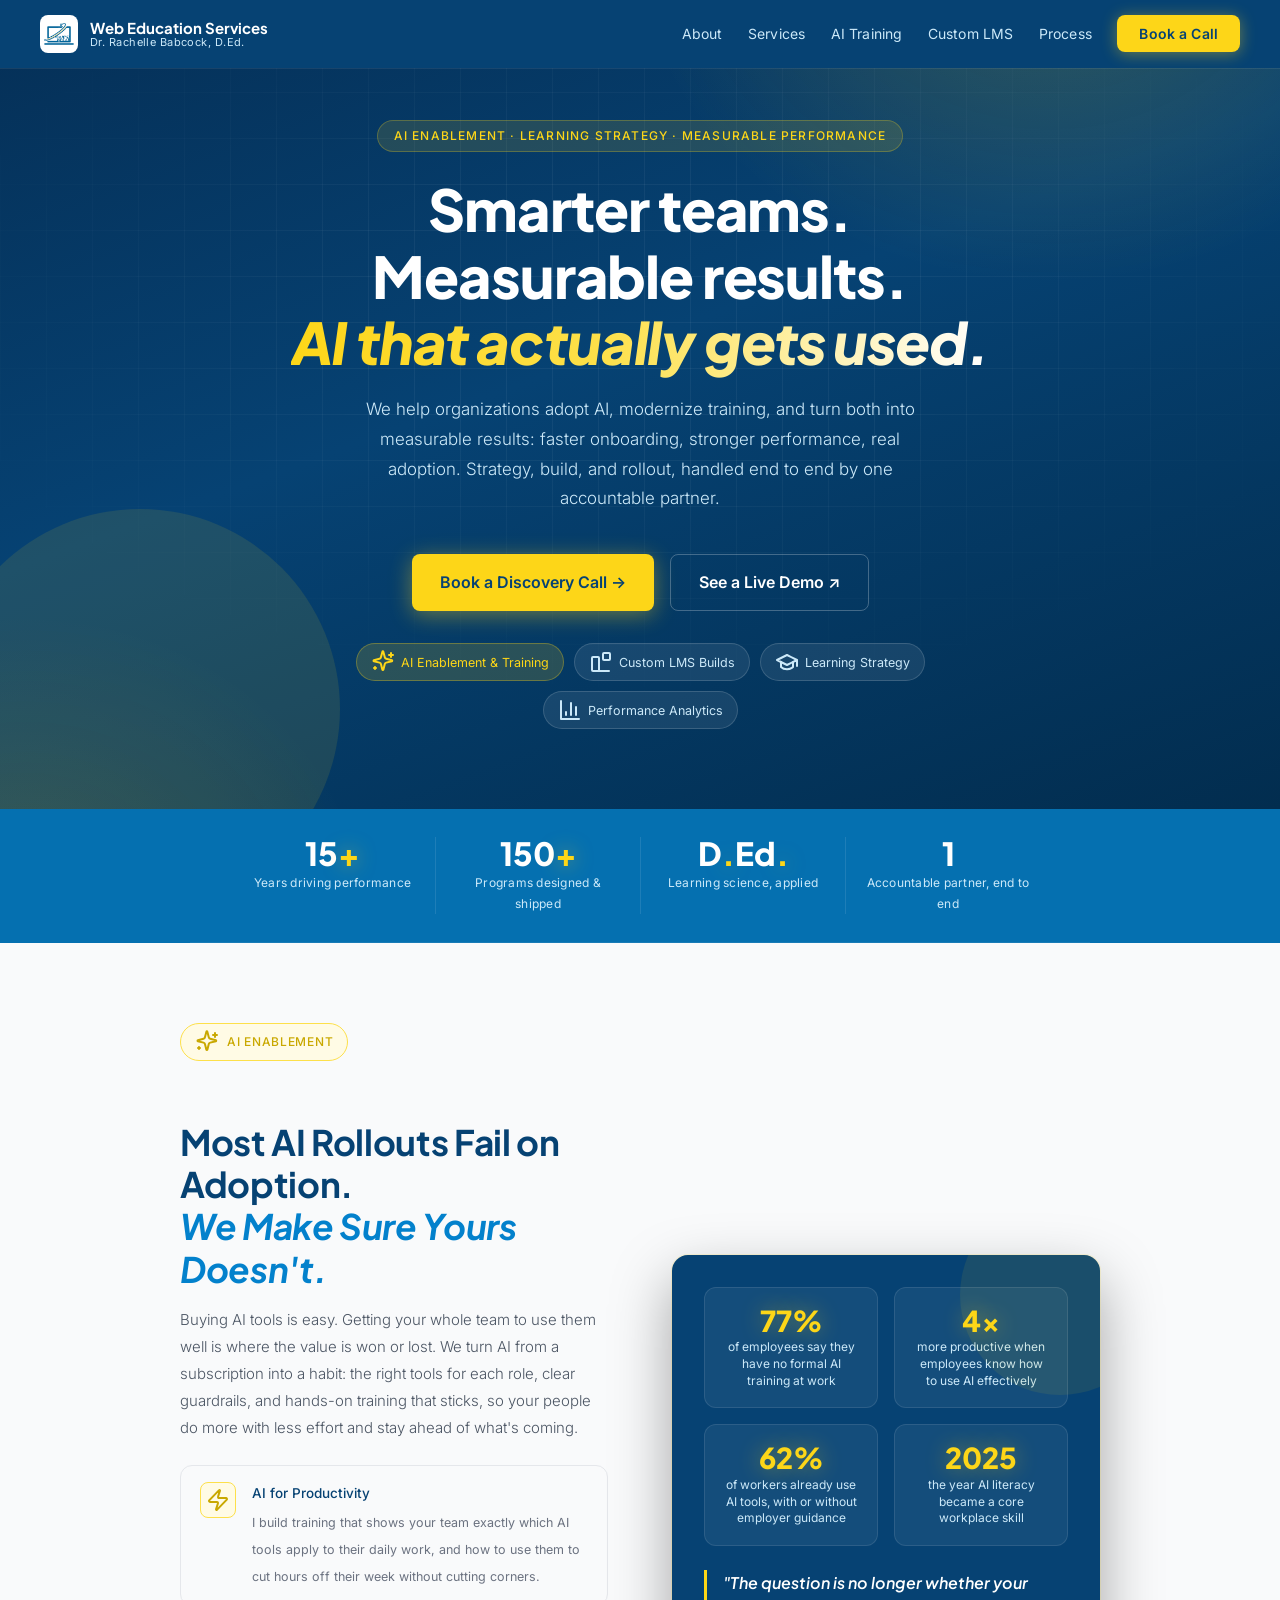
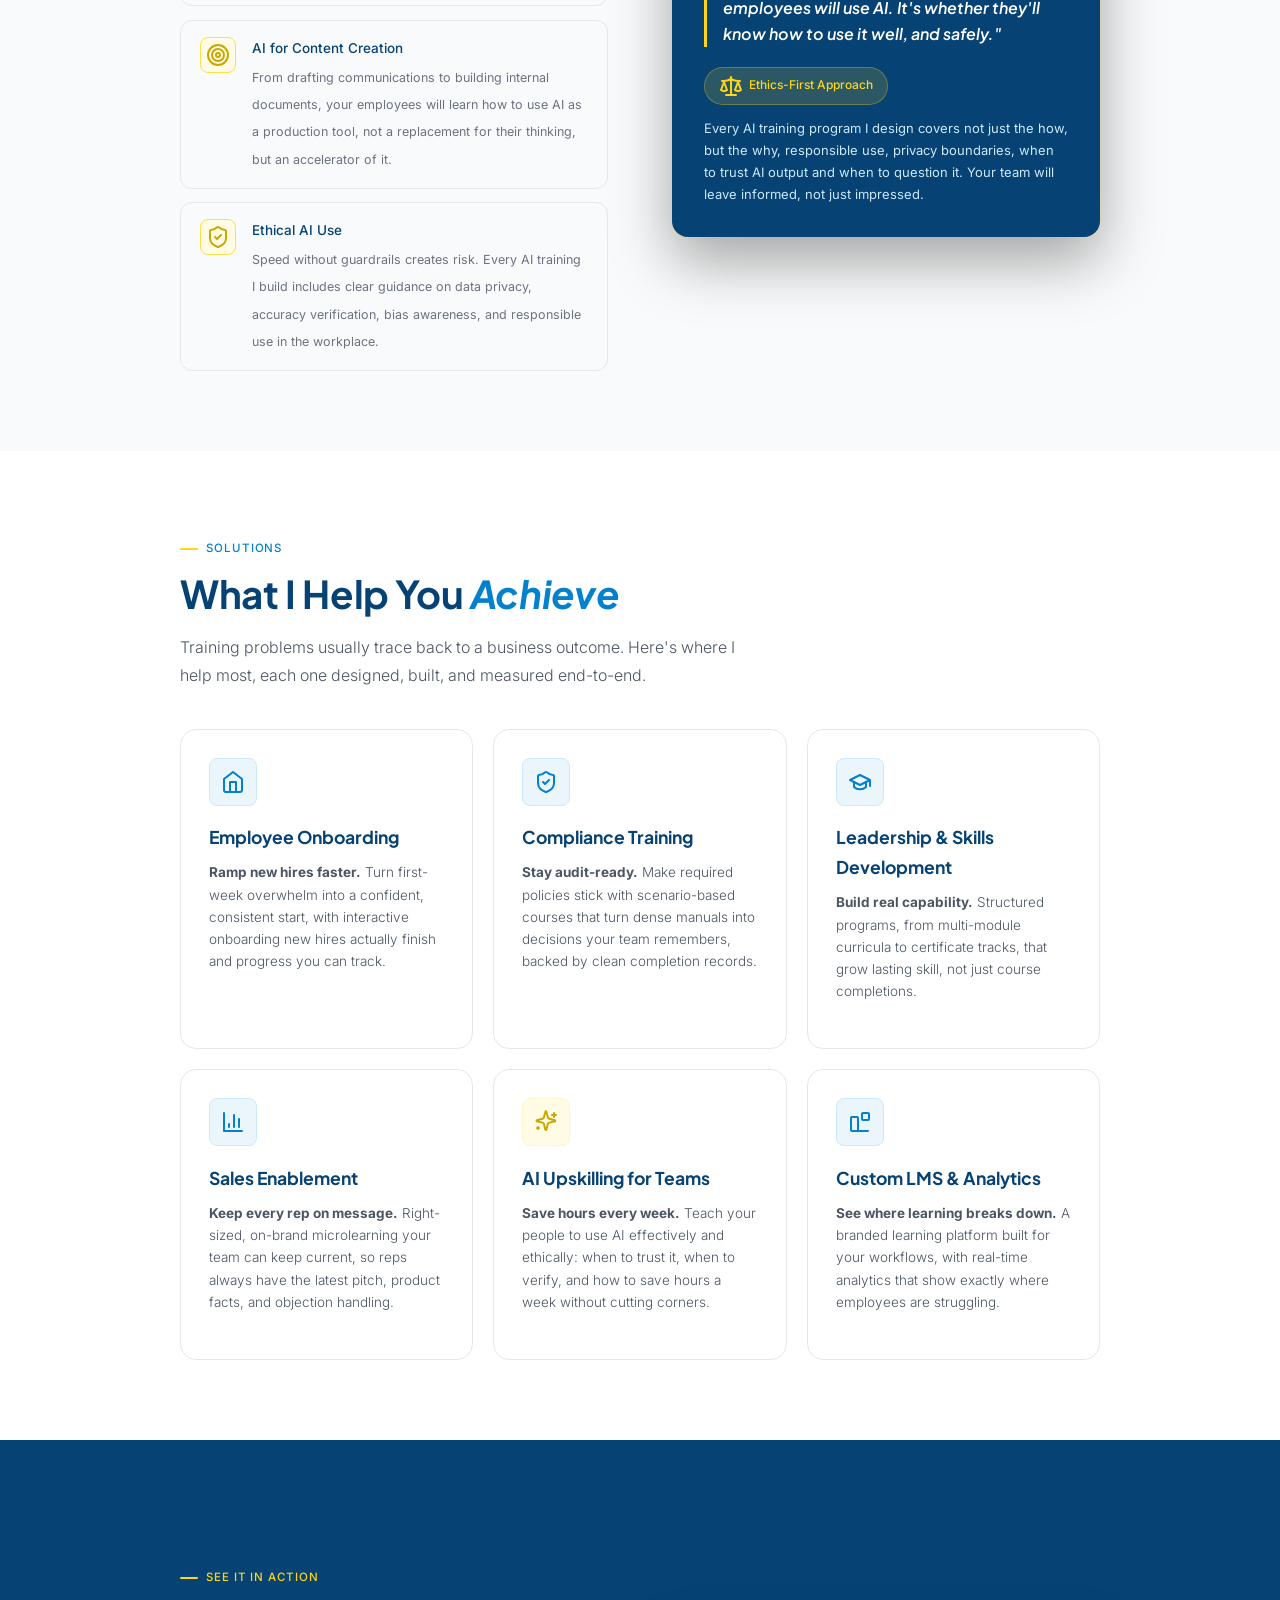
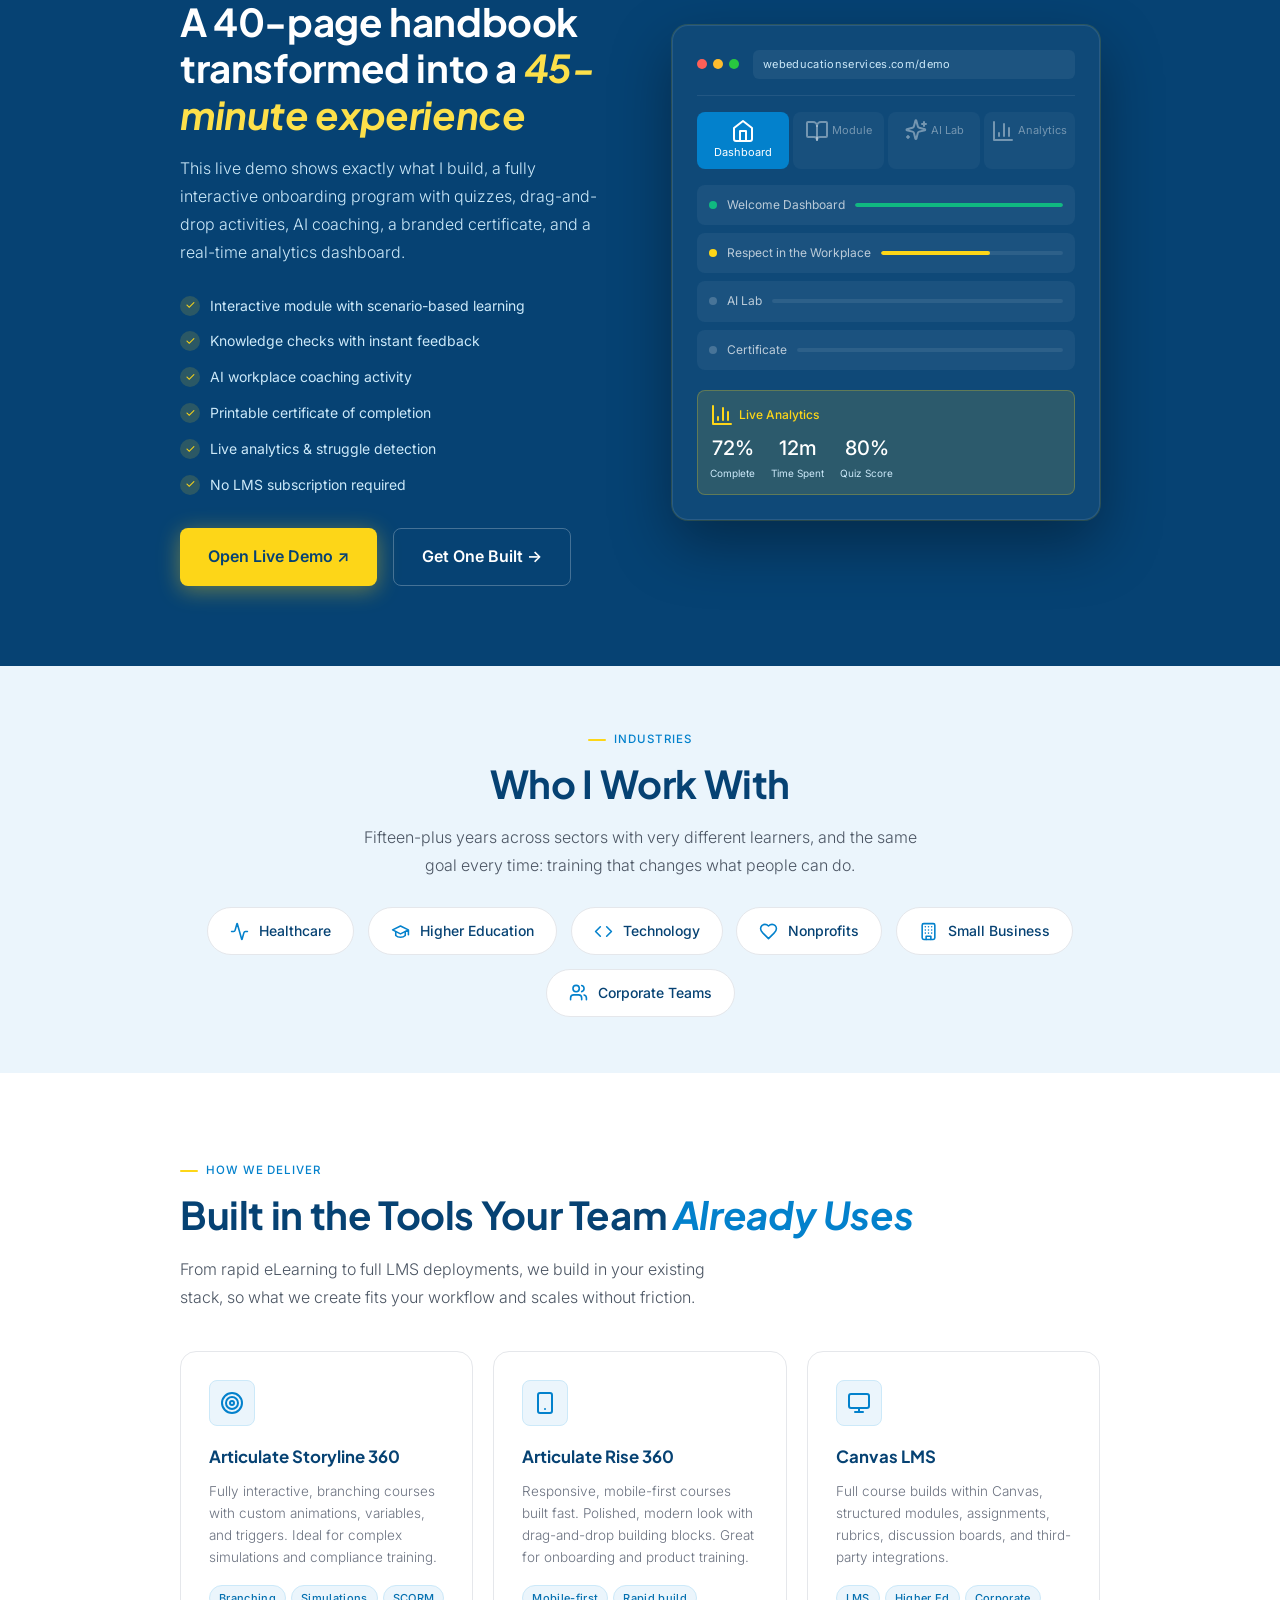
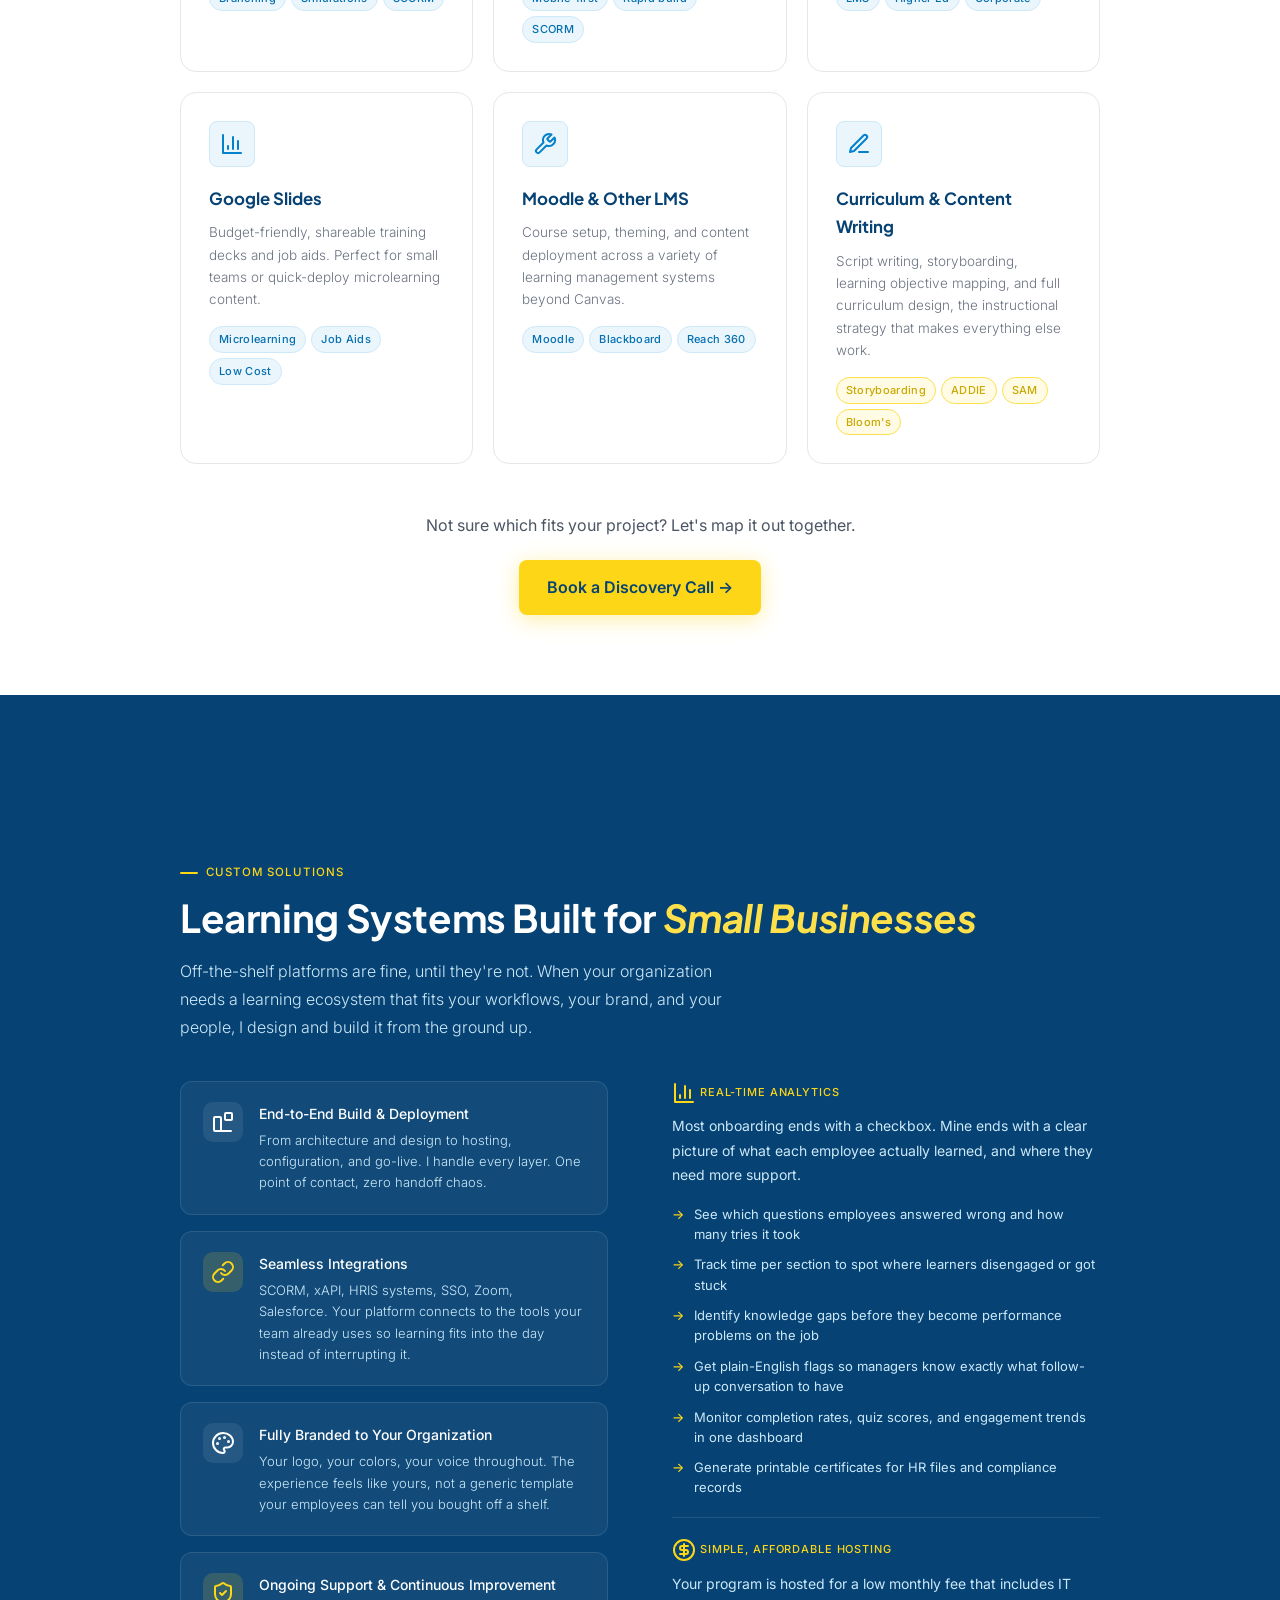
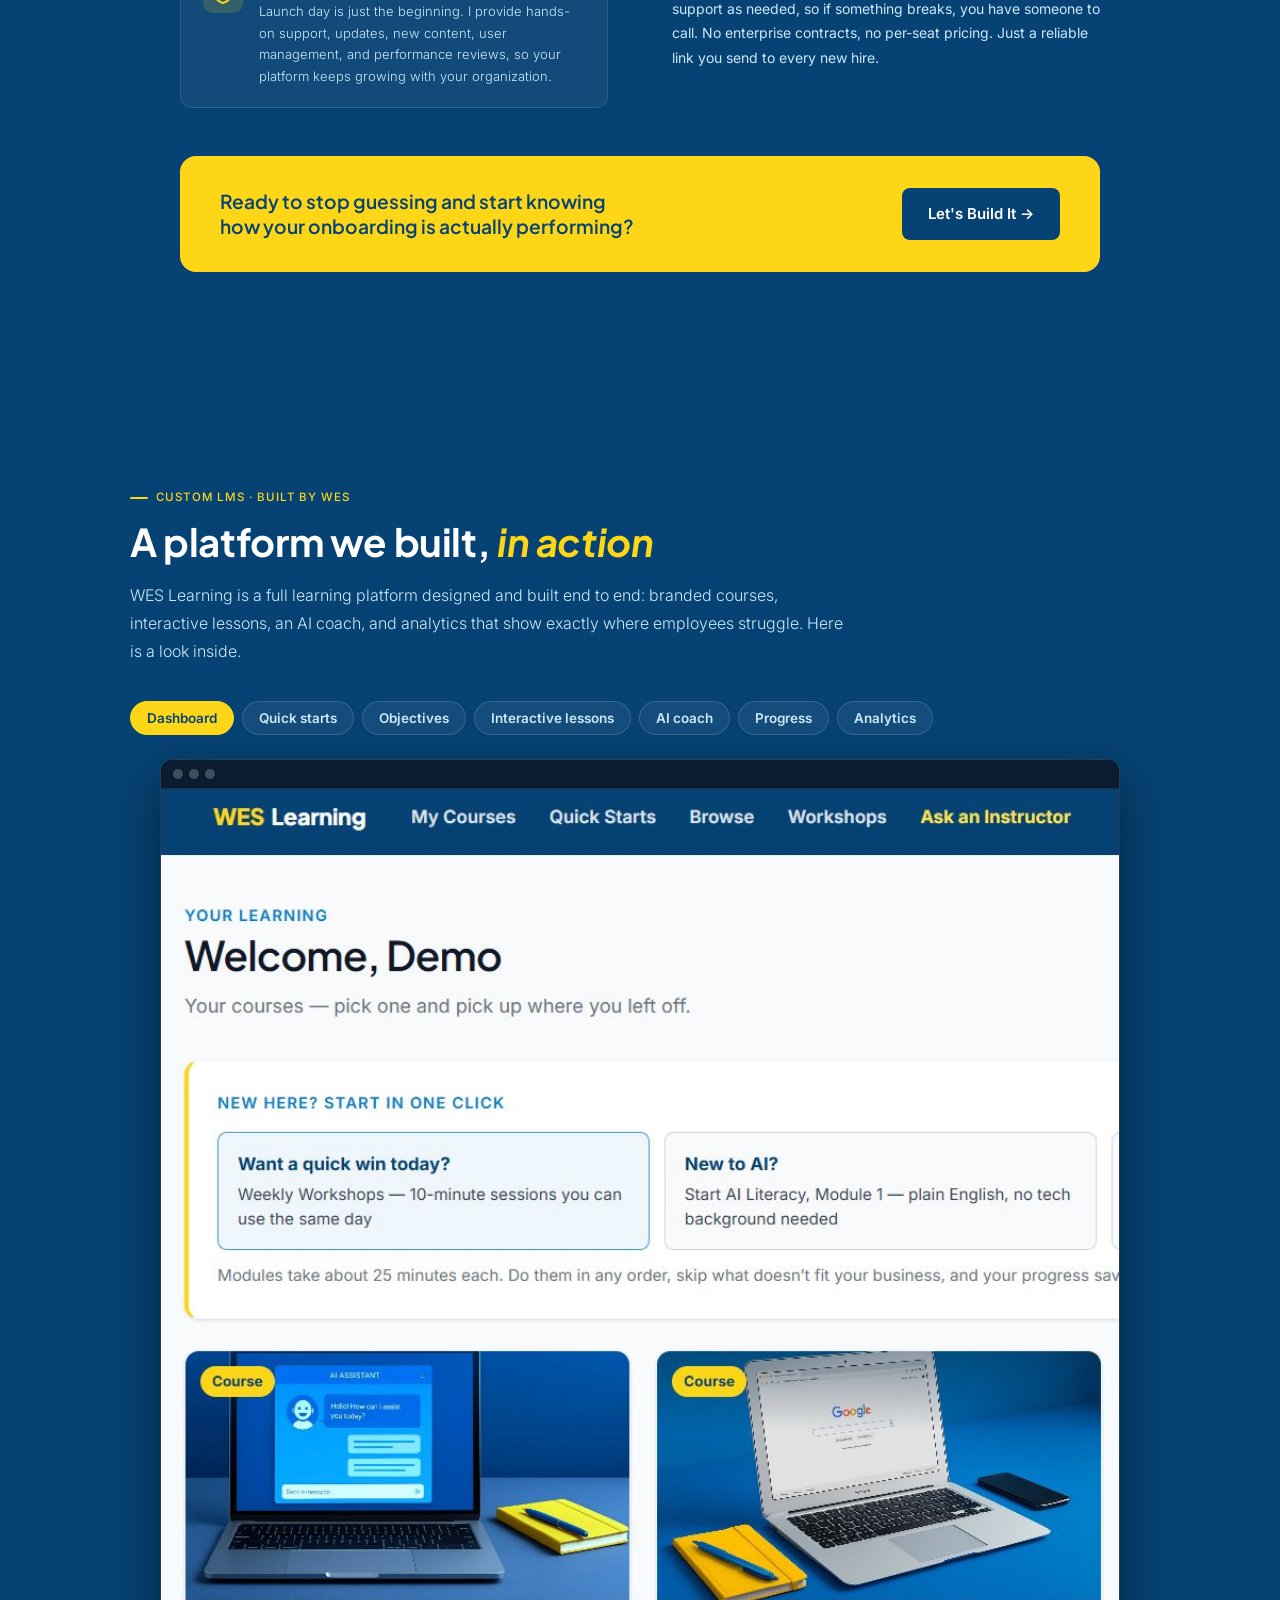
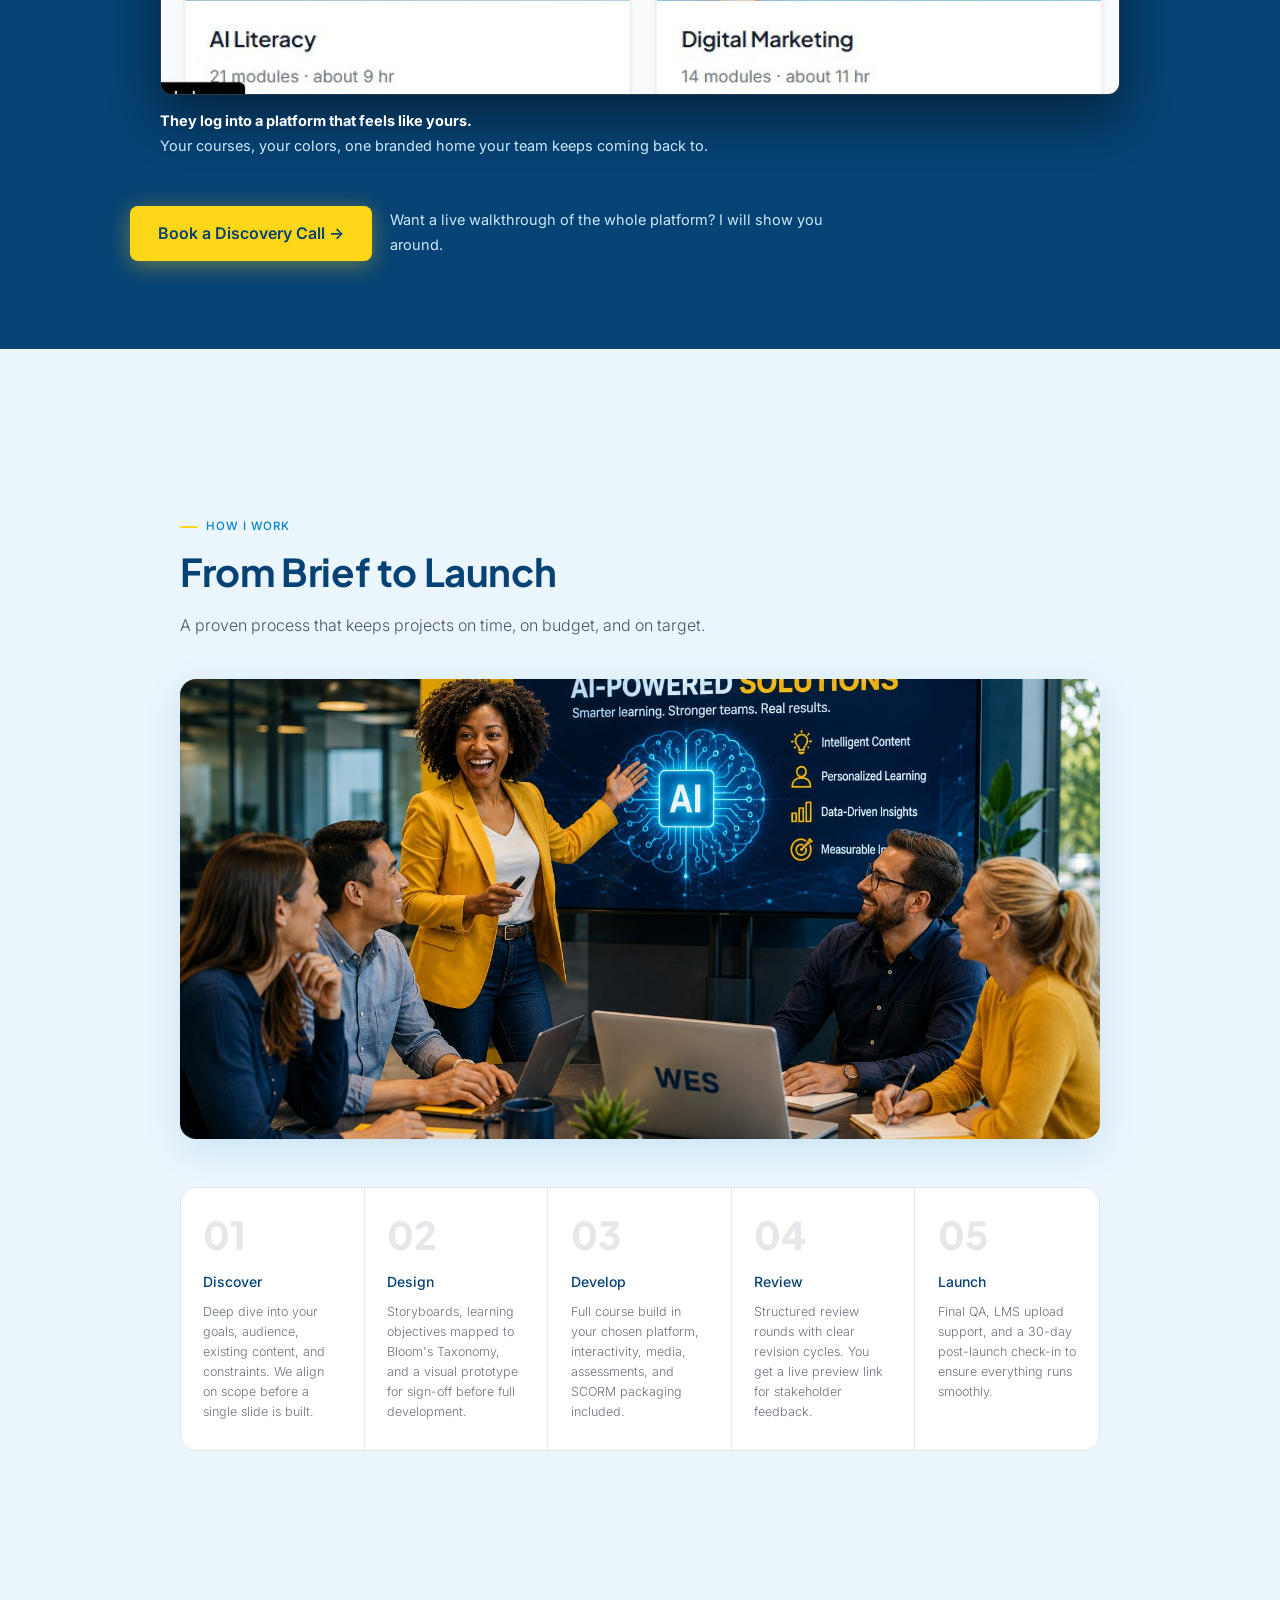
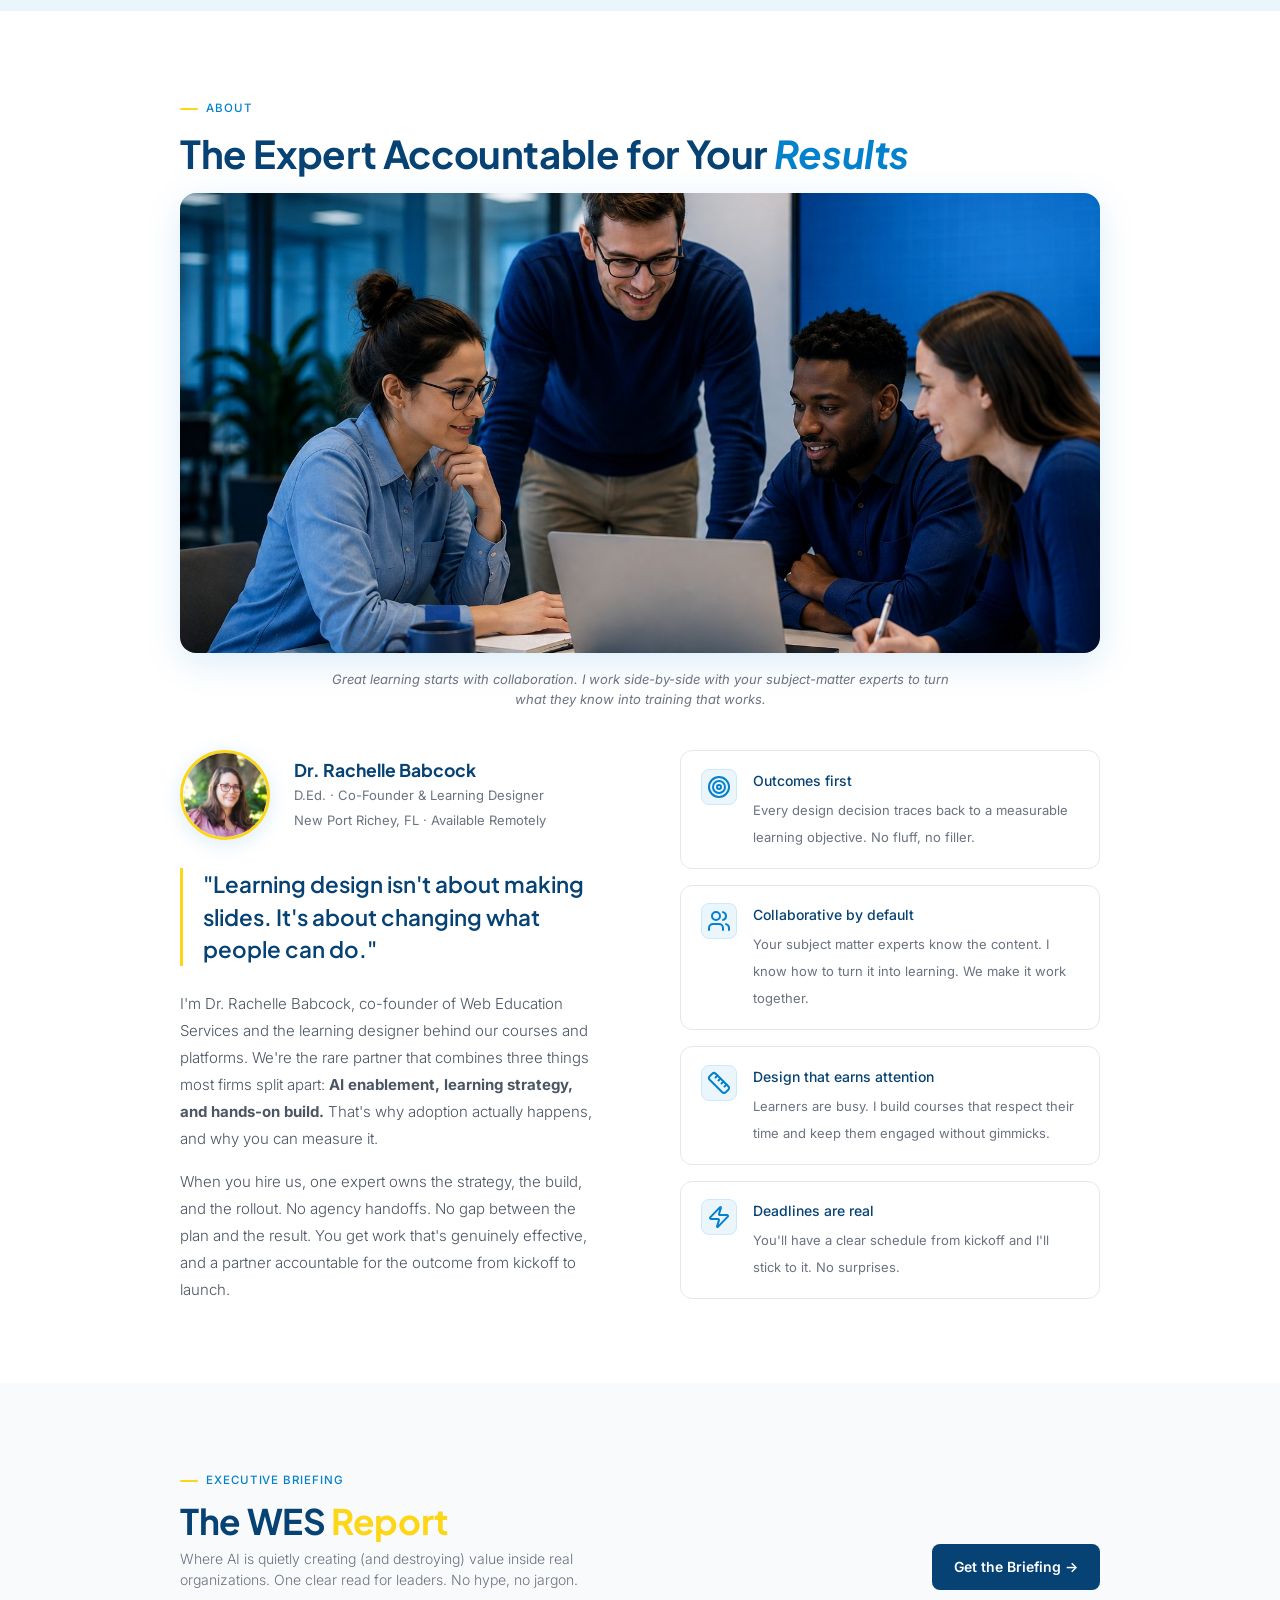
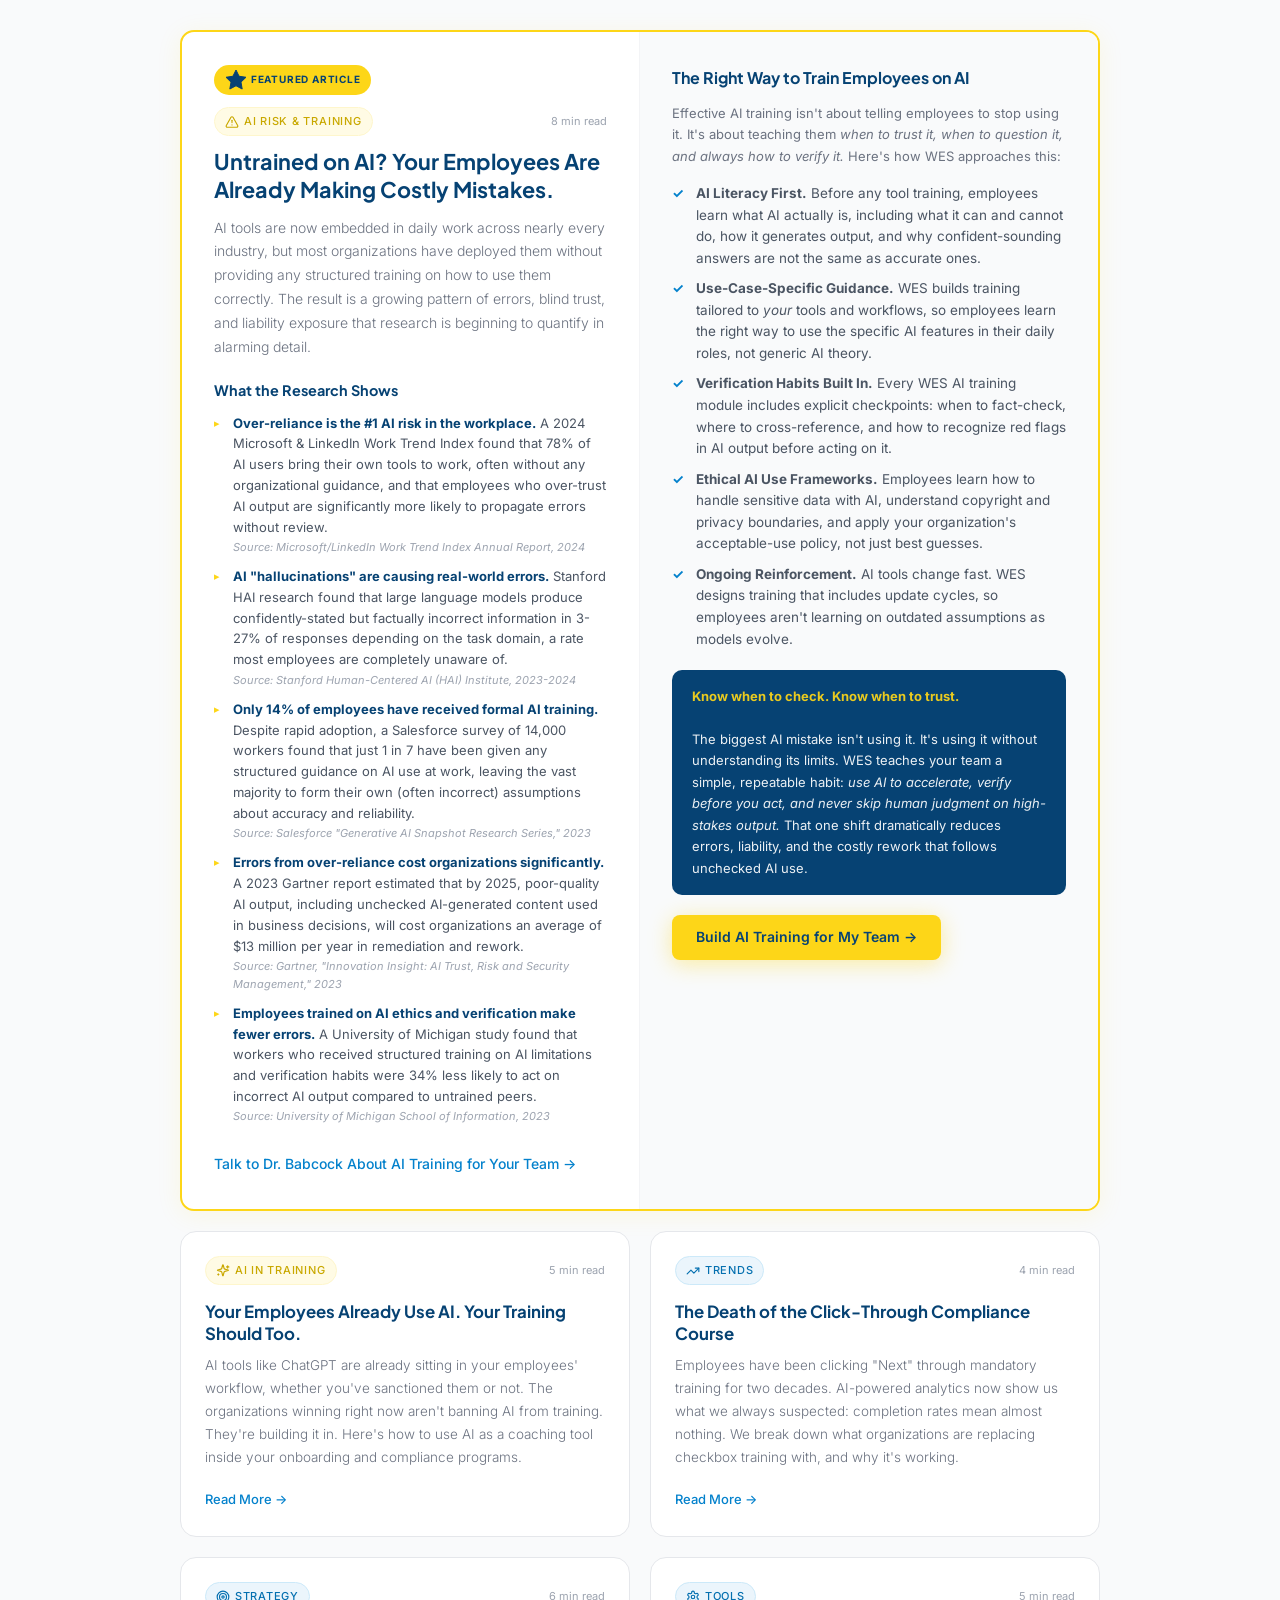
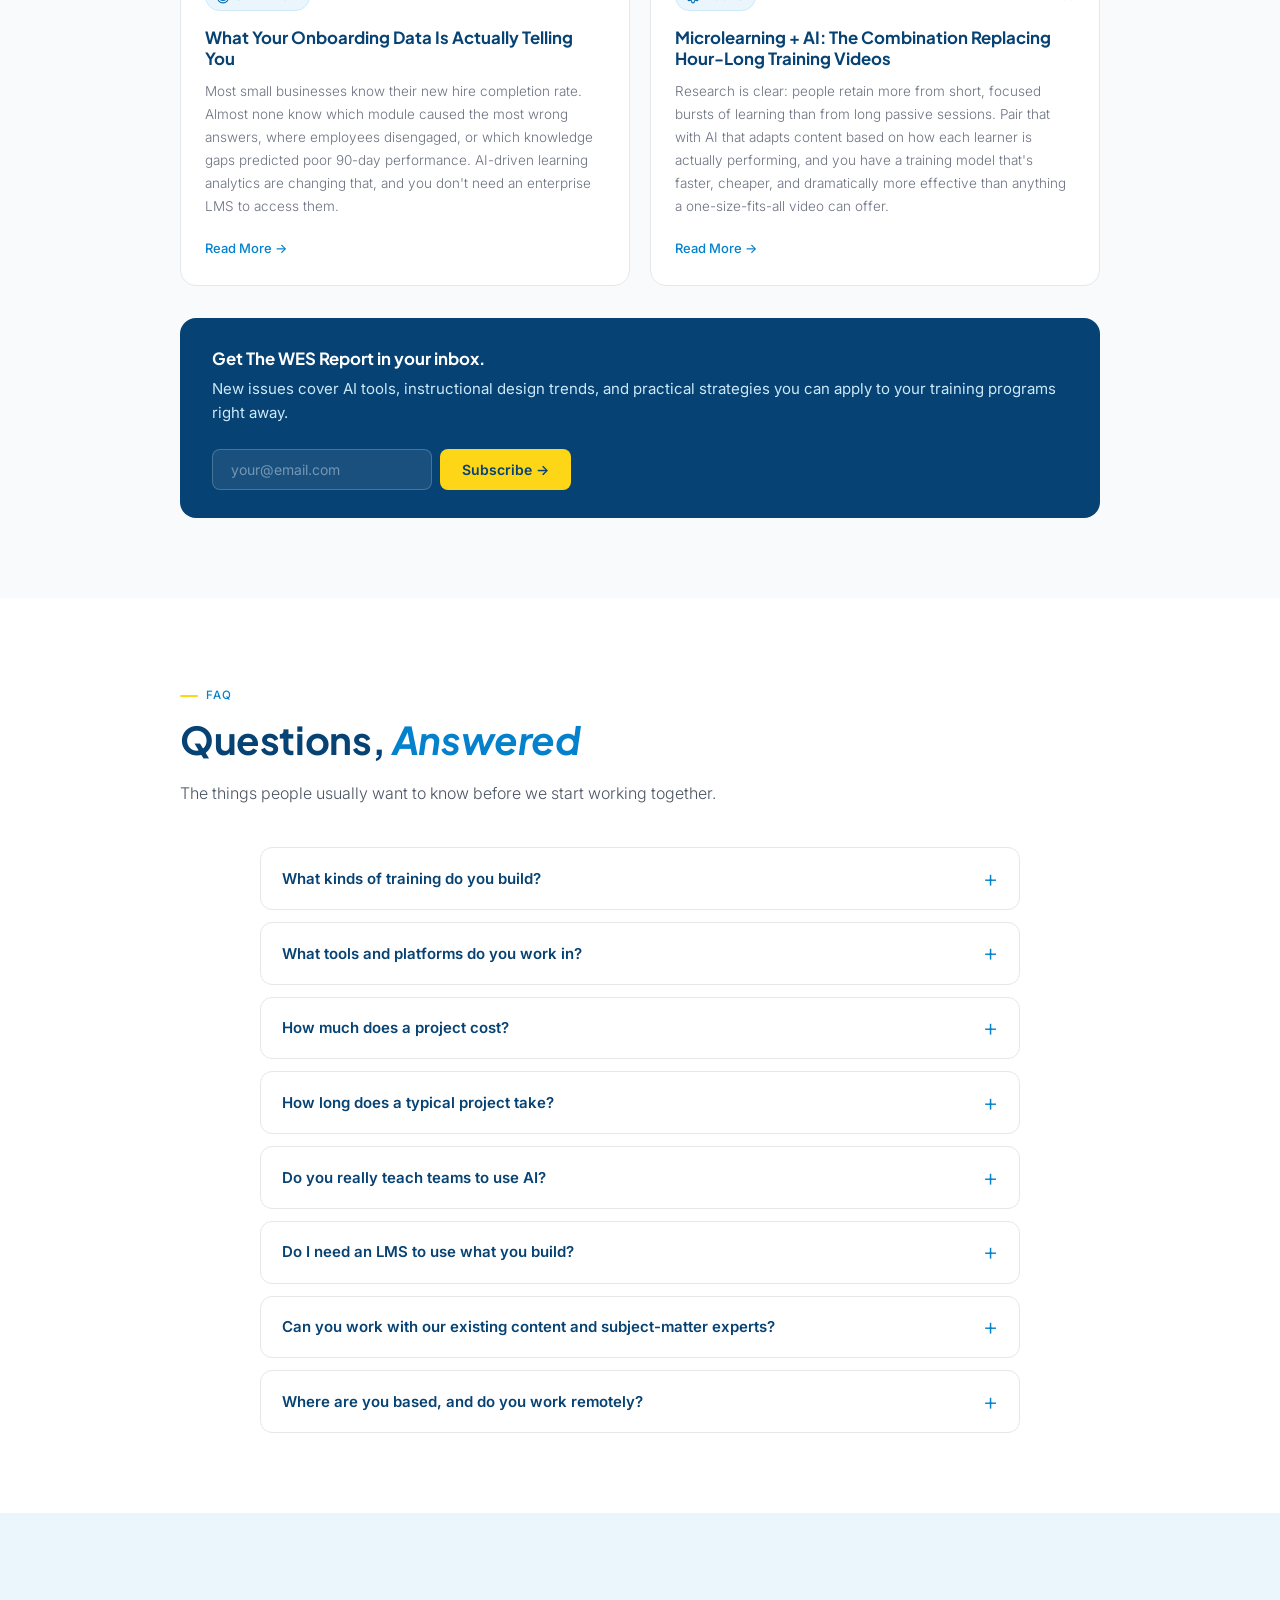
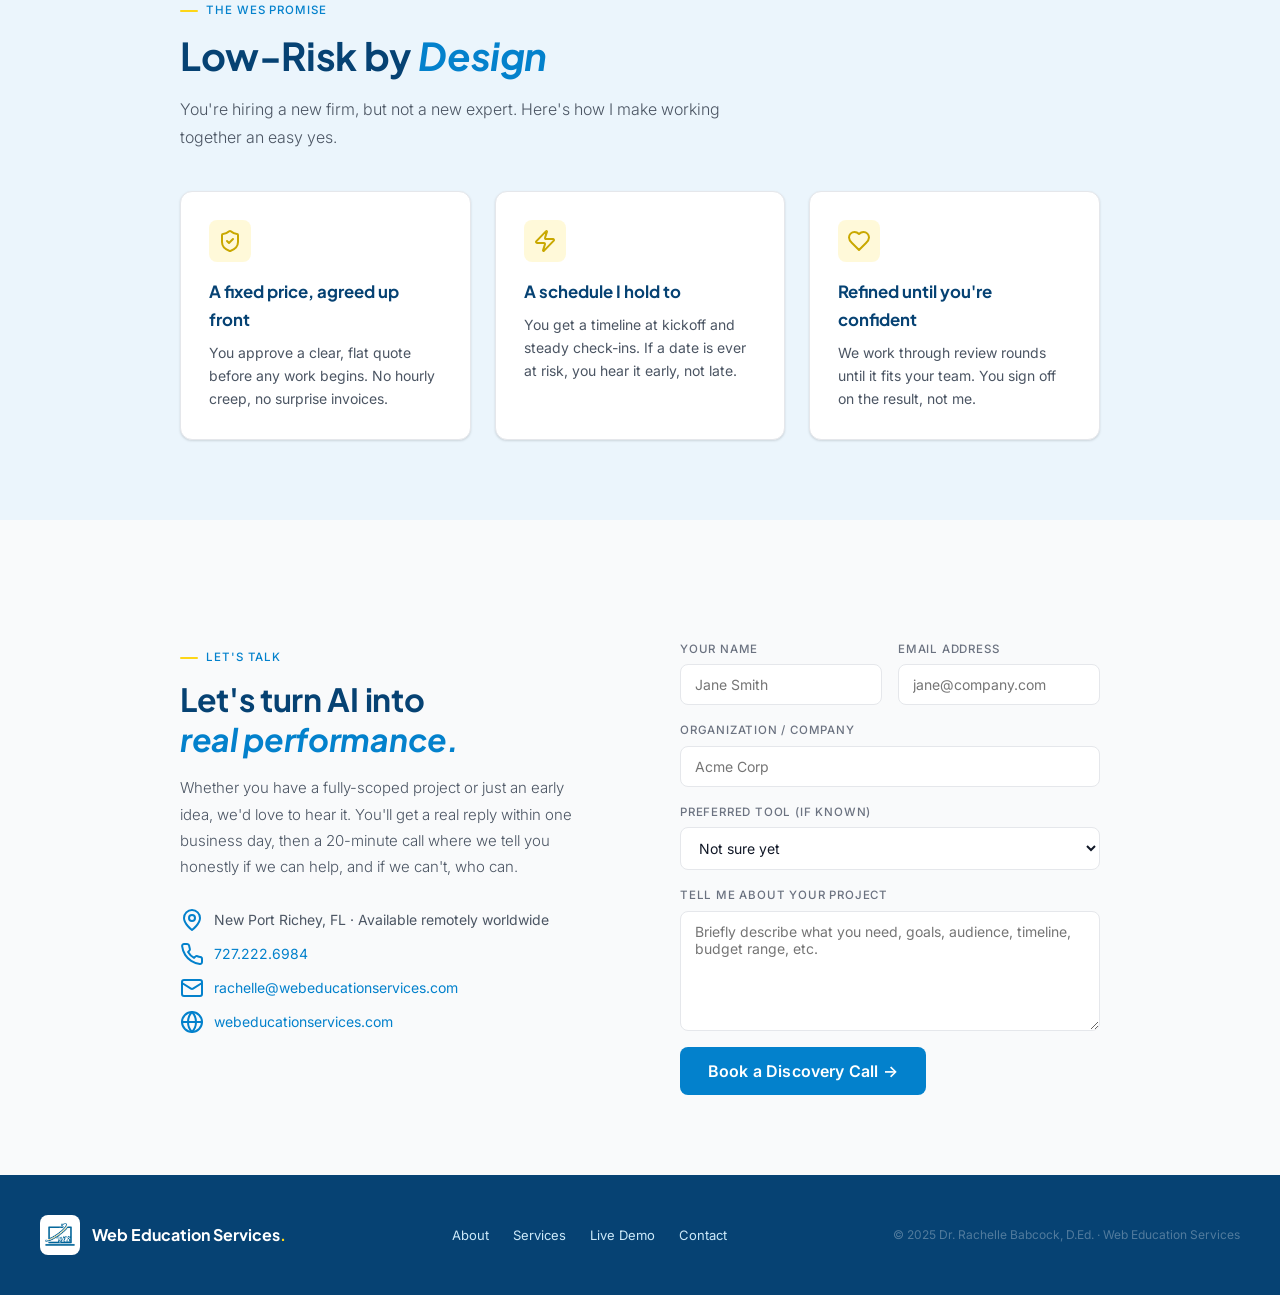
==== commit d1a16422: "Remove Portfolio section and its case-study pages Per Rachelle: specific past-work examples date qui" ====
--- a/Websites/webeducationservices/index.html
+++ b/Websites/webeducationservices/index.html
@@ -289,7 +289,7 @@
 .section-lead { font-size: 16px; font-weight: 300; color: var(--gray-600); line-height: 1.75; max-width: 560px; }
 
 /* ── ABOUT ── */
-#about { background: var(--blue-50); padding: 5rem 0; }
+#about { background: var(--white); padding: 5rem 0; }
 #about .section-inner { max-width: 1000px; margin: 0 auto; padding: 0 2.5rem; }
 .about-grid {
   display: grid; grid-template-columns: 1fr 1fr;
@@ -1061,7 +1061,6 @@
     <li><a href="#services">Services</a></li>
     <li><a href="#ai-focus">AI Training</a></li>
     <li><a href="#lms">Custom LMS</a></li>
-    <li><a href="#portfolio">Portfolio</a></li>
     <li><a href="#process">Process</a></li>
     <li><a href="#contact" class="nav-cta">Book a Call</a></li>
   </ul>
@@ -1528,76 +1527,6 @@
     </div>
   </div>
 </div>
-
-<!-- PORTFOLIO -->
-<section id="portfolio" class="section">
-  <div class="eyebrow">Track Record</div>
-  <h2 class="section-title">Work That <em>Delivered</em></h2>
-  <p class="section-lead">A selection from 15 years designing learning across healthcare, tech, and higher education. Client names are withheld for confidentiality, and deeper case studies are available on request.</p>
-  <div class="portfolio-grid">
-    <div class="project-card">
-      <div class="project-thumb pt-1">
-        <svg class="ico" width="44" height="44"><use href="#i-target"/></svg>
-        <span class="thumb-label">Articulate Storyline 360</span>
-      </div>
-      <div class="project-body">
-        <div class="project-name">Compliance Training: Healthcare Onboarding</div>
-        <div class="project-desc">Branching scenario-based course with custom characters, SCORM tracking, and 92% completion in pilot.</div>
-        <a href="projects/healthcare-compliance.html" class="project-link">View Case Study →</a>
-      </div>
-    </div>
-    <div class="project-card">
-      <div class="project-thumb pt-2">
-        <svg class="ico" width="44" height="44"><use href="#i-device"/></svg>
-        <span class="thumb-label">Articulate Rise 360</span>
-      </div>
-      <div class="project-body">
-        <div class="project-name">New Employee Orientation: Tech Sector</div>
-        <div class="project-desc">Responsive Rise course for mobile-first learners with embedded videos, knowledge checks, and a resource library.</div>
-        <a href="projects/tech-onboarding.html" class="project-link">View Case Study →</a>
-      </div>
-    </div>
-    <div class="project-card">
-      <div class="project-thumb pt-3">
-        <svg class="ico" width="44" height="44"><use href="#i-monitor"/></svg>
-        <span class="thumb-label">Canvas LMS</span>
-      </div>
-      <div class="project-body">
-        <div class="project-name">Graduate Certificate Program: 6 Modules</div>
-        <div class="project-desc">Complete course architecture in Canvas with rubrics, discussion forums, video lectures, and automated grade passback.</div>
-        <a href="projects/graduate-certificate.html" class="project-link">View Case Study →</a>
-      </div>
-    </div>
-    <div class="project-card">
-      <div class="project-thumb pt-4">
-        <svg class="ico" width="44" height="44"><use href="#i-chart"/></svg>
-        <span class="thumb-label">Google Slides</span>
-      </div>
-      <div class="project-body">
-        <div class="project-name">Sales Enablement Deck Series</div>
-        <div class="project-desc">12-part microlearning series for a distributed sales team, shareable, trackable, easy for managers to update.</div>
-        <a href="projects/sales-enablement.html" class="project-link">View Case Study →</a>
-      </div>
-    </div>
-    <div class="project-card">
-      <div class="project-thumb pt-1" style="background: linear-gradient(135deg, #0570B0, #1A9FE0);">
-        <svg class="ico" width="44" height="44"><use href="#i-code"/></svg>
-        <span class="thumb-label">Interactive HTML</span>
-      </div>
-      <div class="project-body">
-        <div class="project-name">New Employee Success: Onboarding Program</div>
-        <div class="project-desc">45-minute interactive onboarding with quizzes, AI coaching, live analytics, and a branded completion certificate.</div>
-        <a href="projects/employee-success.html" class="project-link">View Case Study →</a>
-      </div>
-    </div>
-    <div class="project-cta">
-      <div style="margin-bottom: 0.75rem; color: var(--blue-600);"><svg class="ico" width="30" height="30"><use href="#i-mail"/></svg></div>
-      <div class="project-name" style="margin-bottom: 5px;">Your Project Here</div>
-      <div class="project-desc">Looking for a custom learning solution? Let's talk about what you need.</div>
-      <a href="#contact" class="project-link" style="margin-top: 0.5rem;">Start a Conversation →</a>
-    </div>
-  </div>
-</section>
 
 <!-- ABOUT -->
 <div id="about">
@@ -1923,7 +1852,6 @@
   <div class="footer-links">
     <a href="#about">About</a>
     <a href="#services">Services</a>
-    <a href="#portfolio">Portfolio</a>
     <a href="demo.html" target="_blank">Live Demo</a>
     <a href="#contact">Contact</a>
   </div>
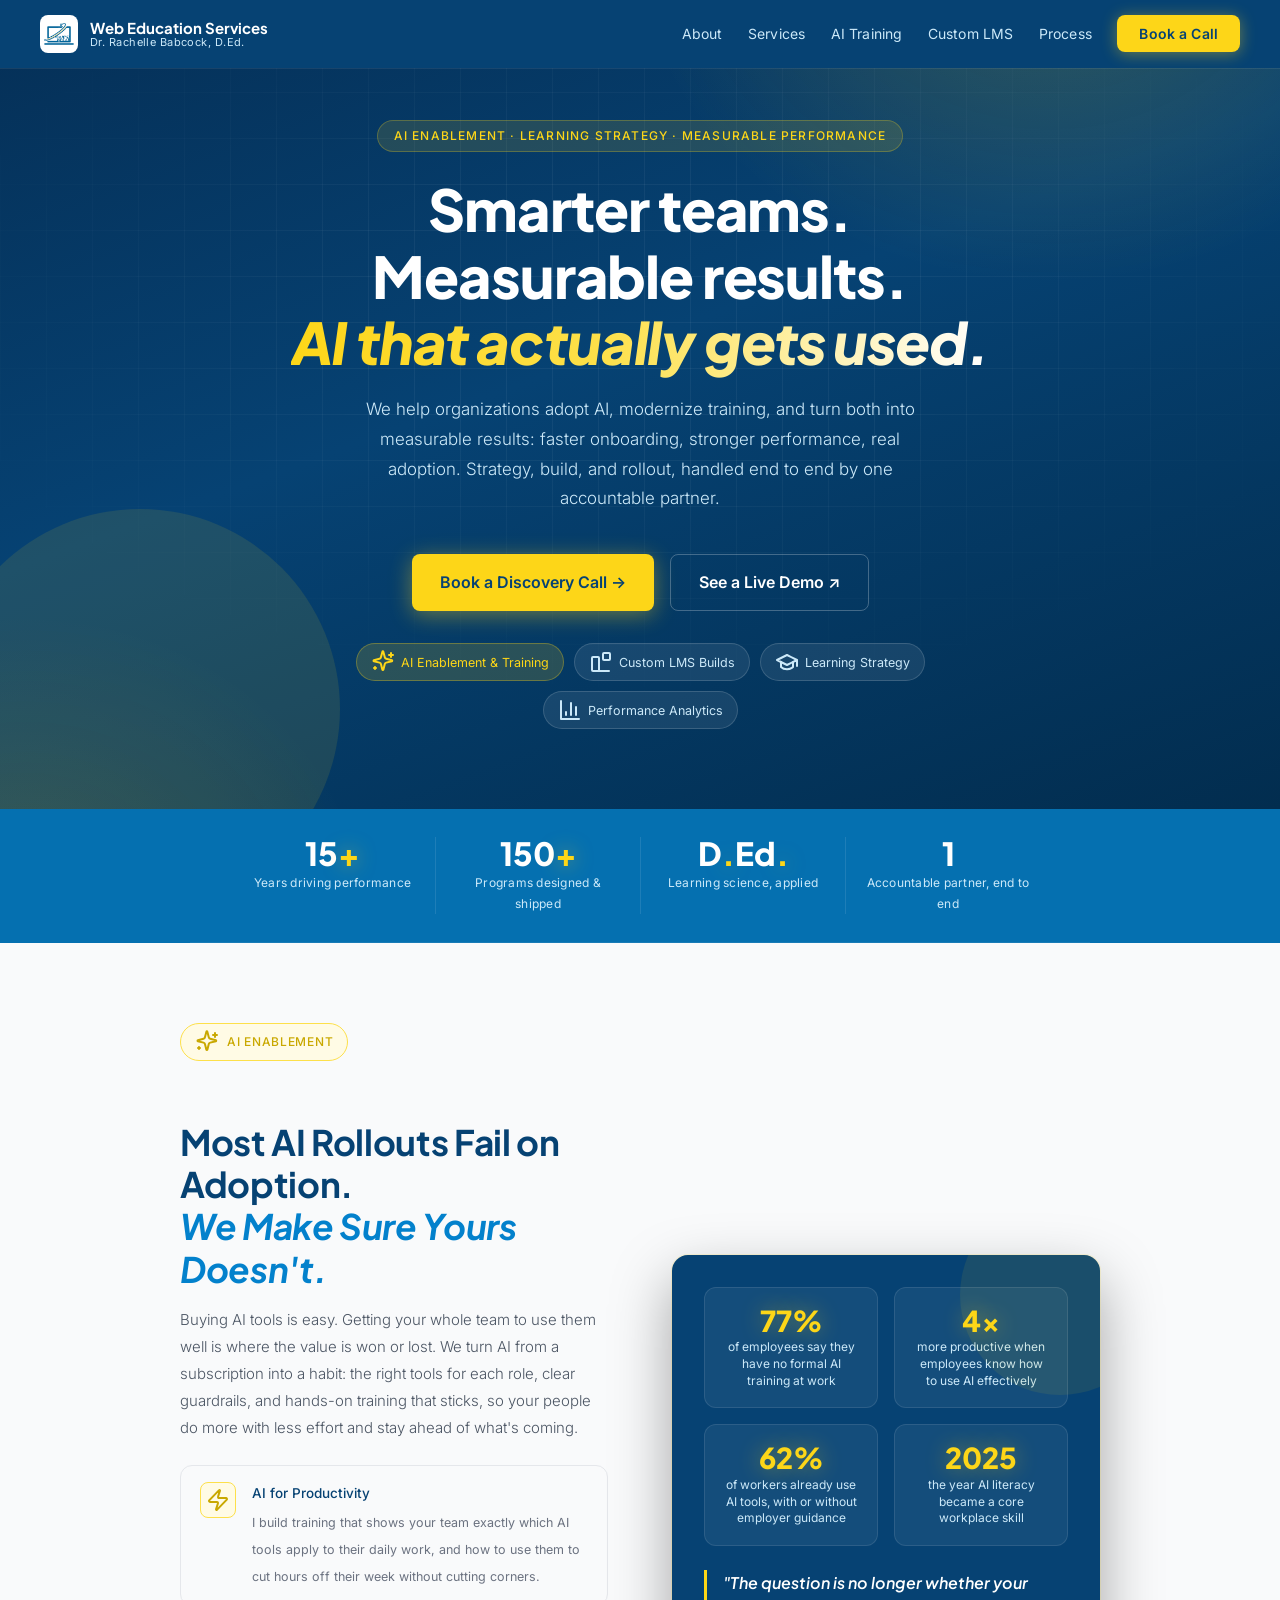
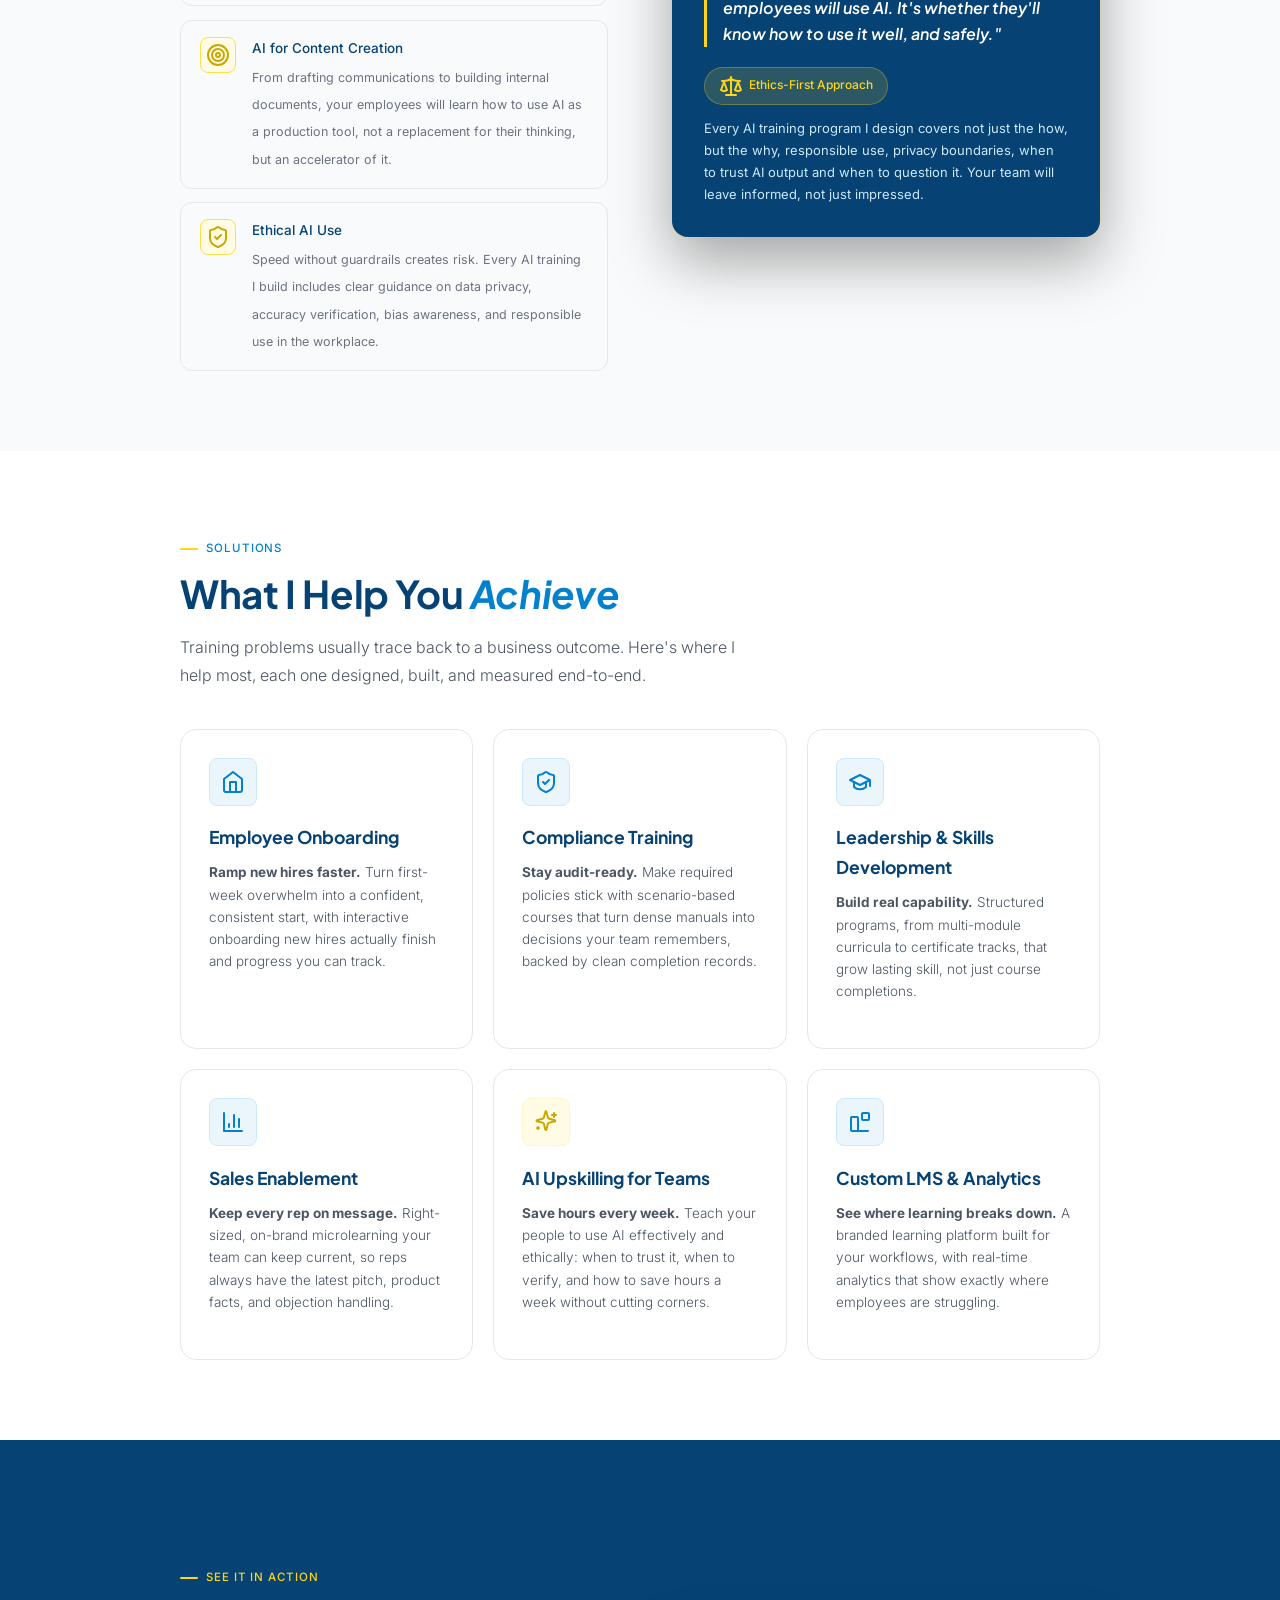
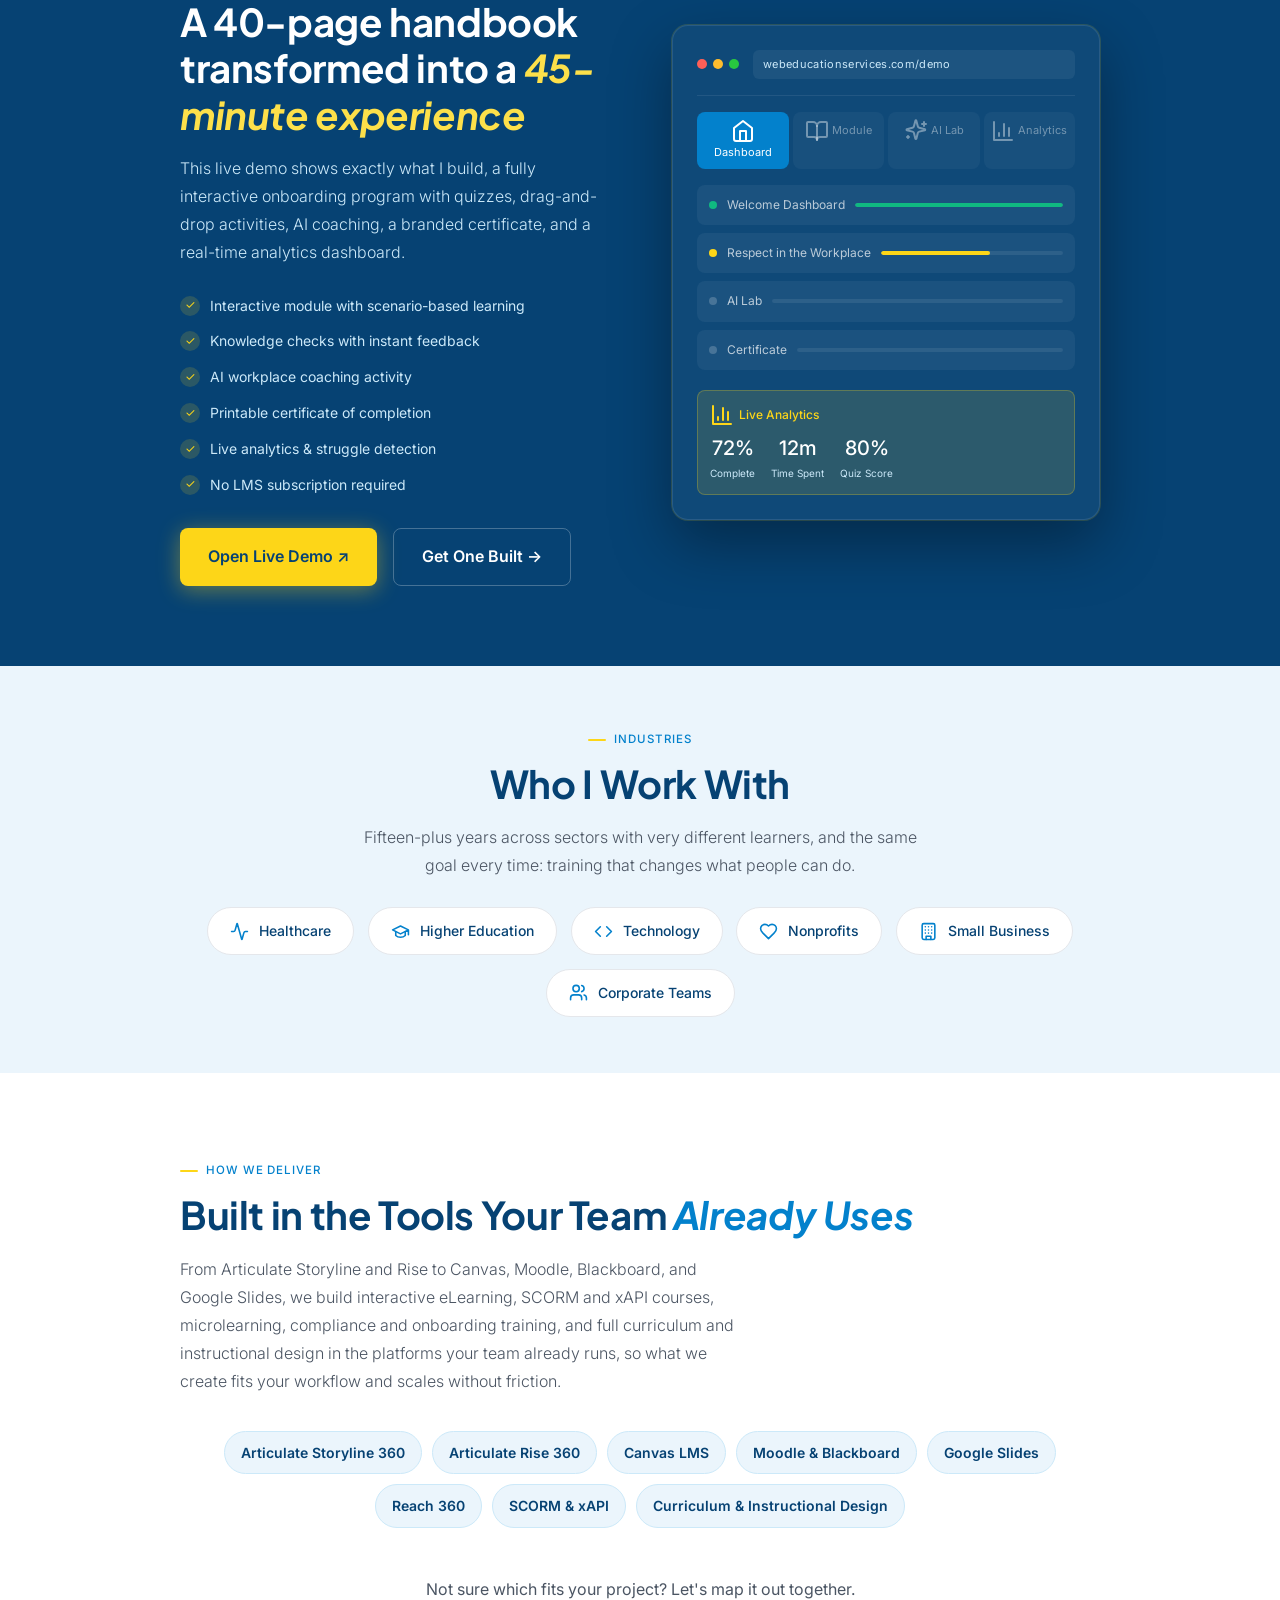
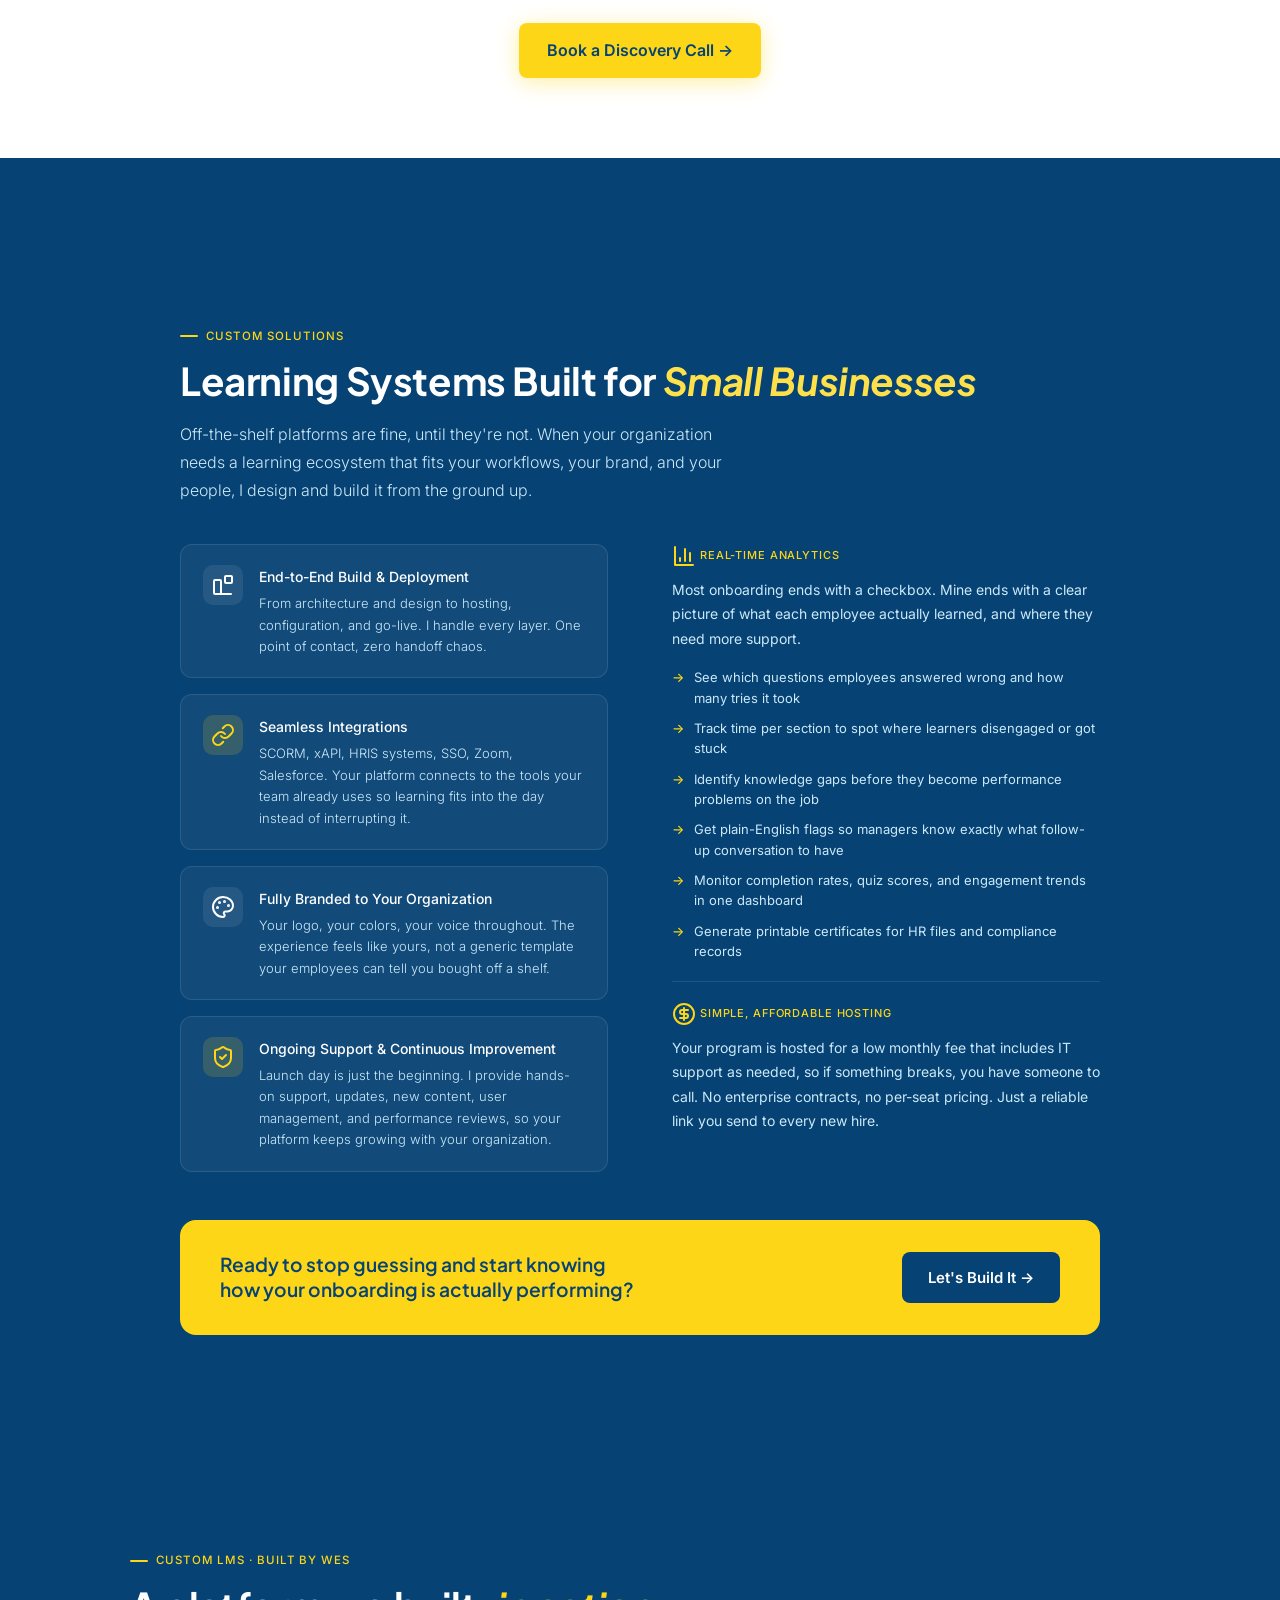
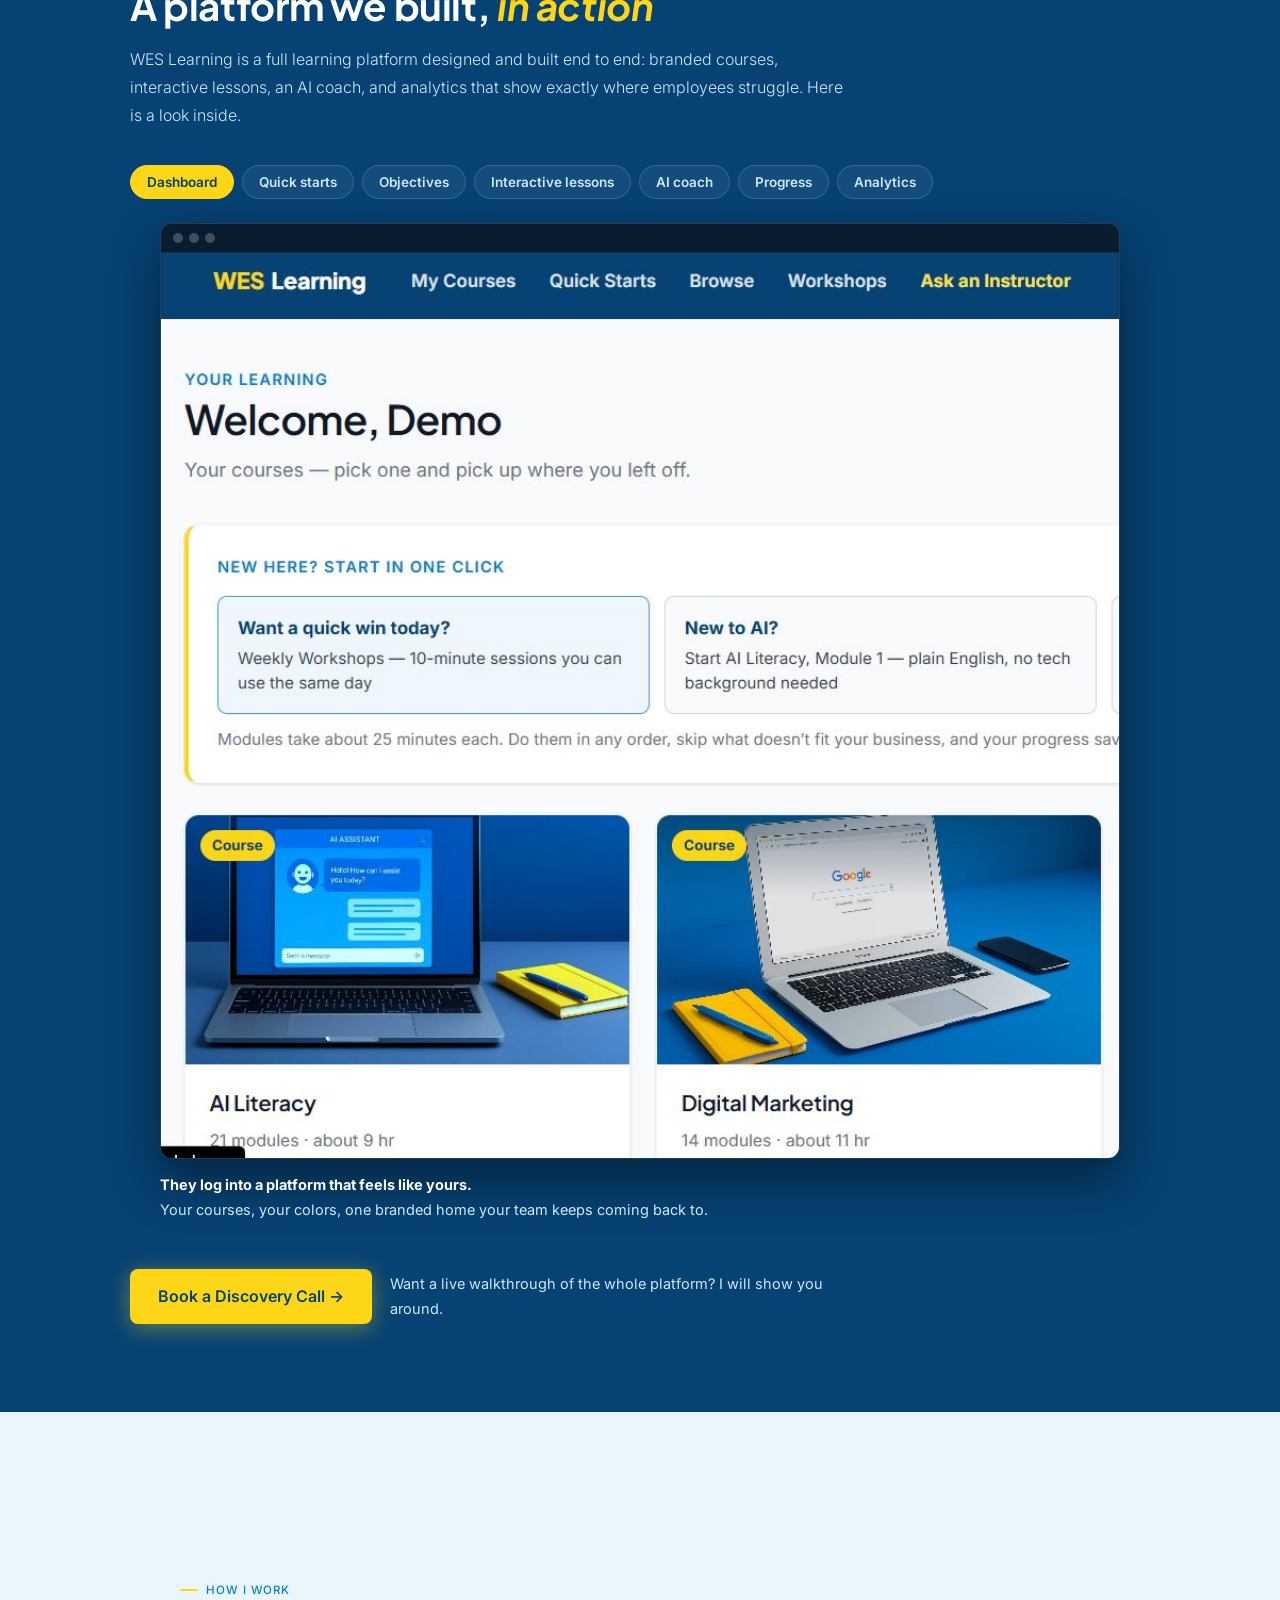
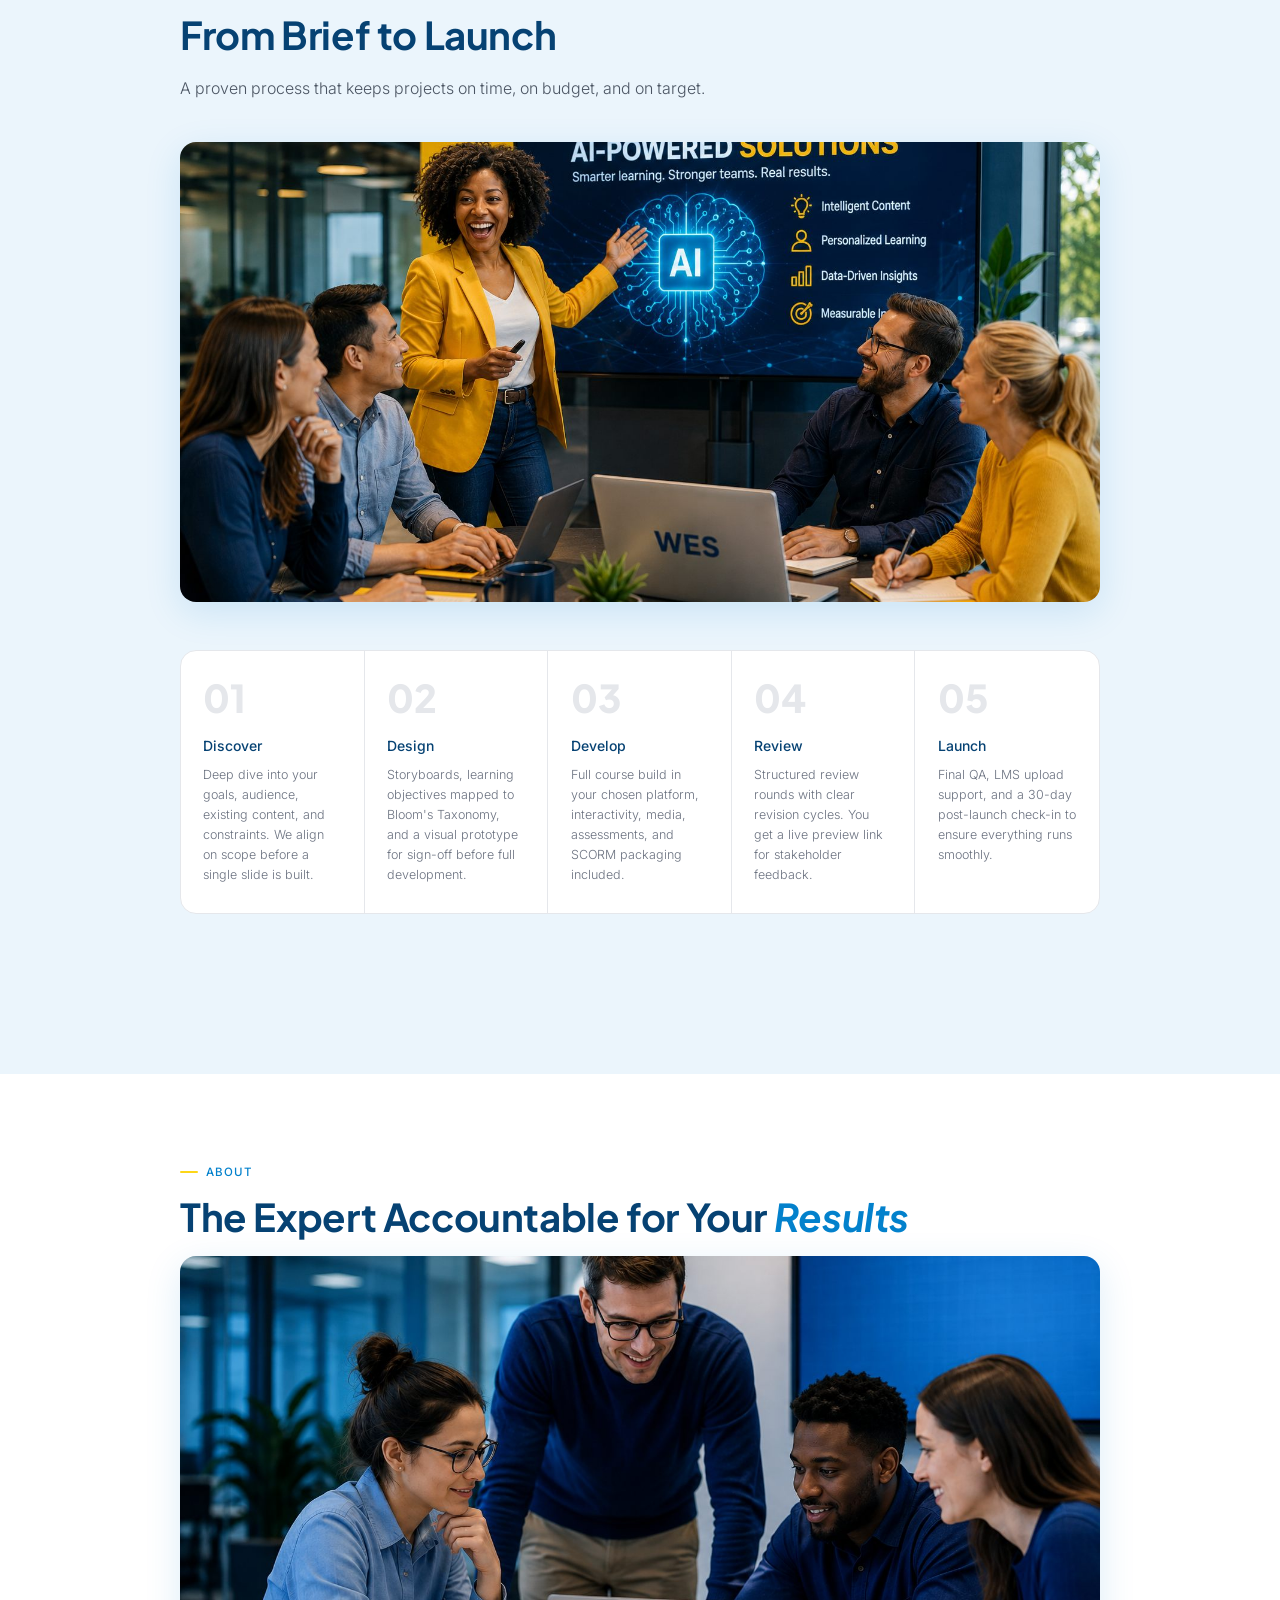
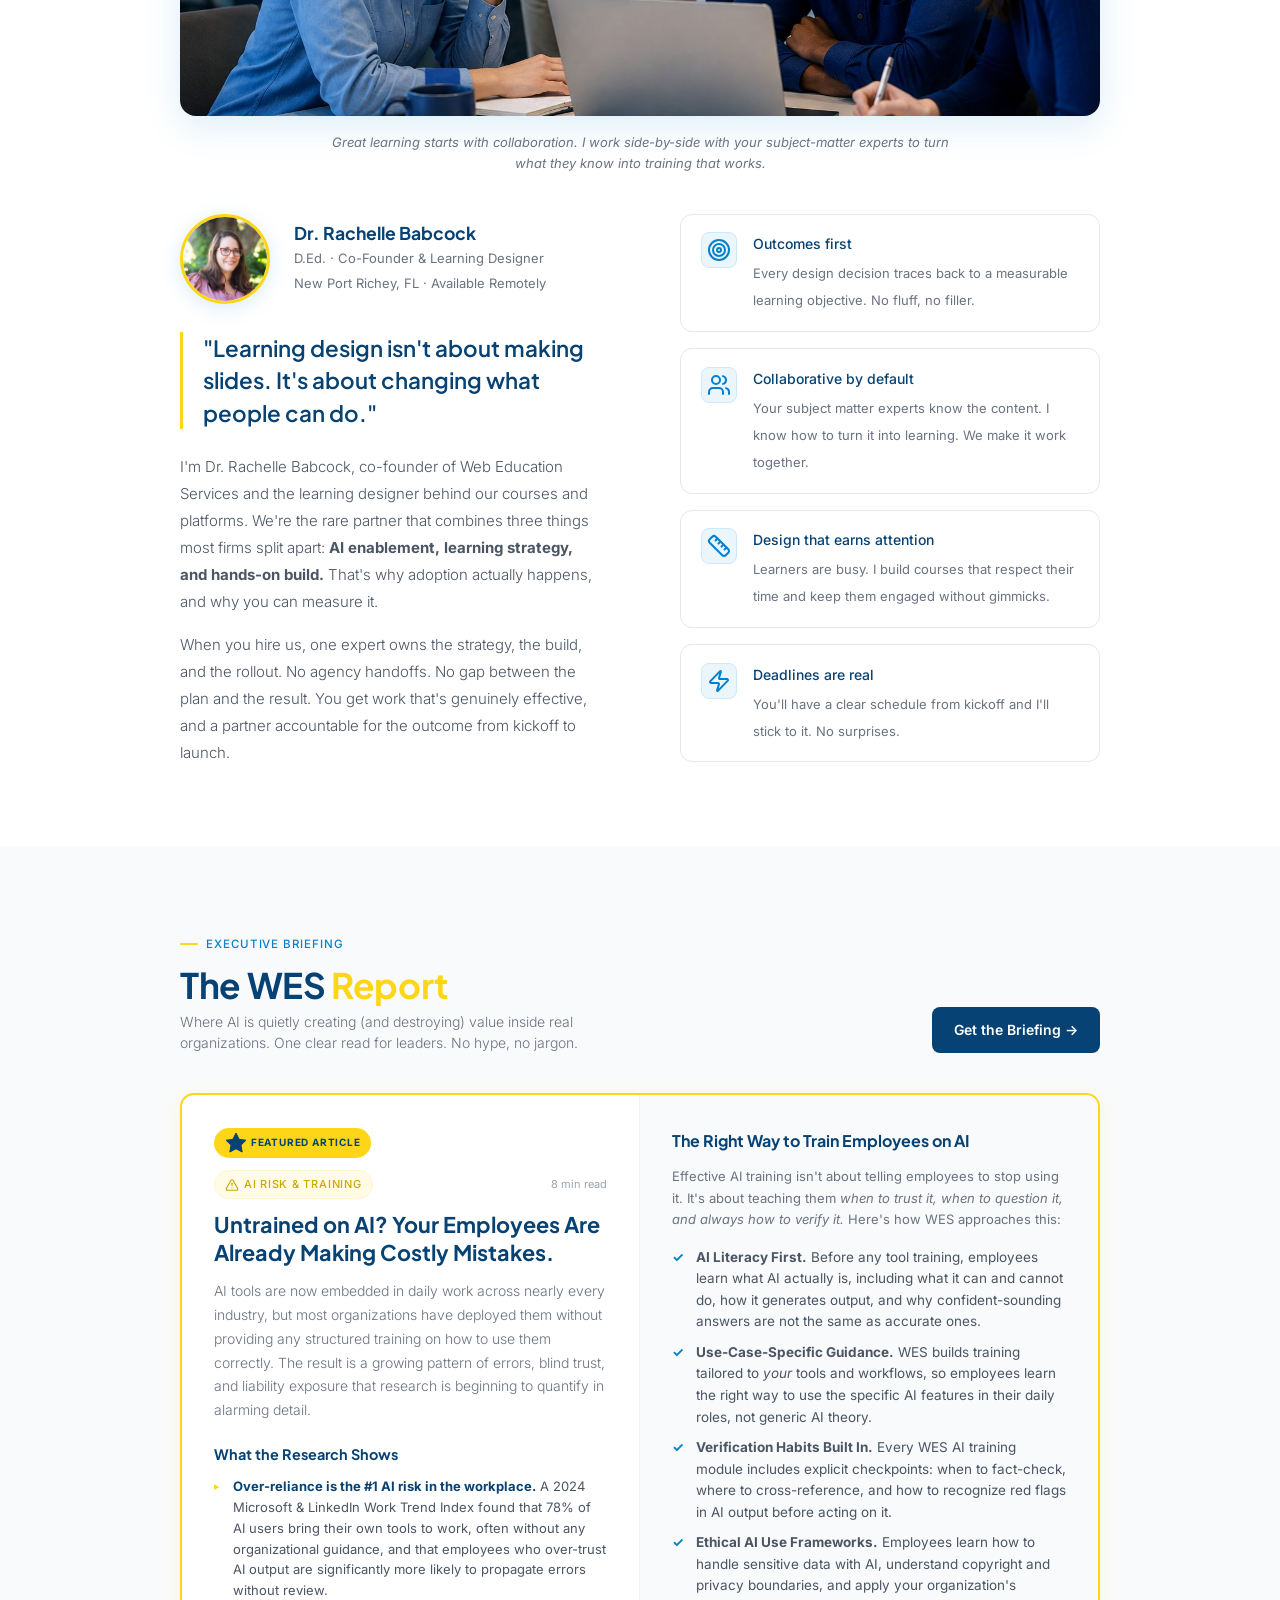
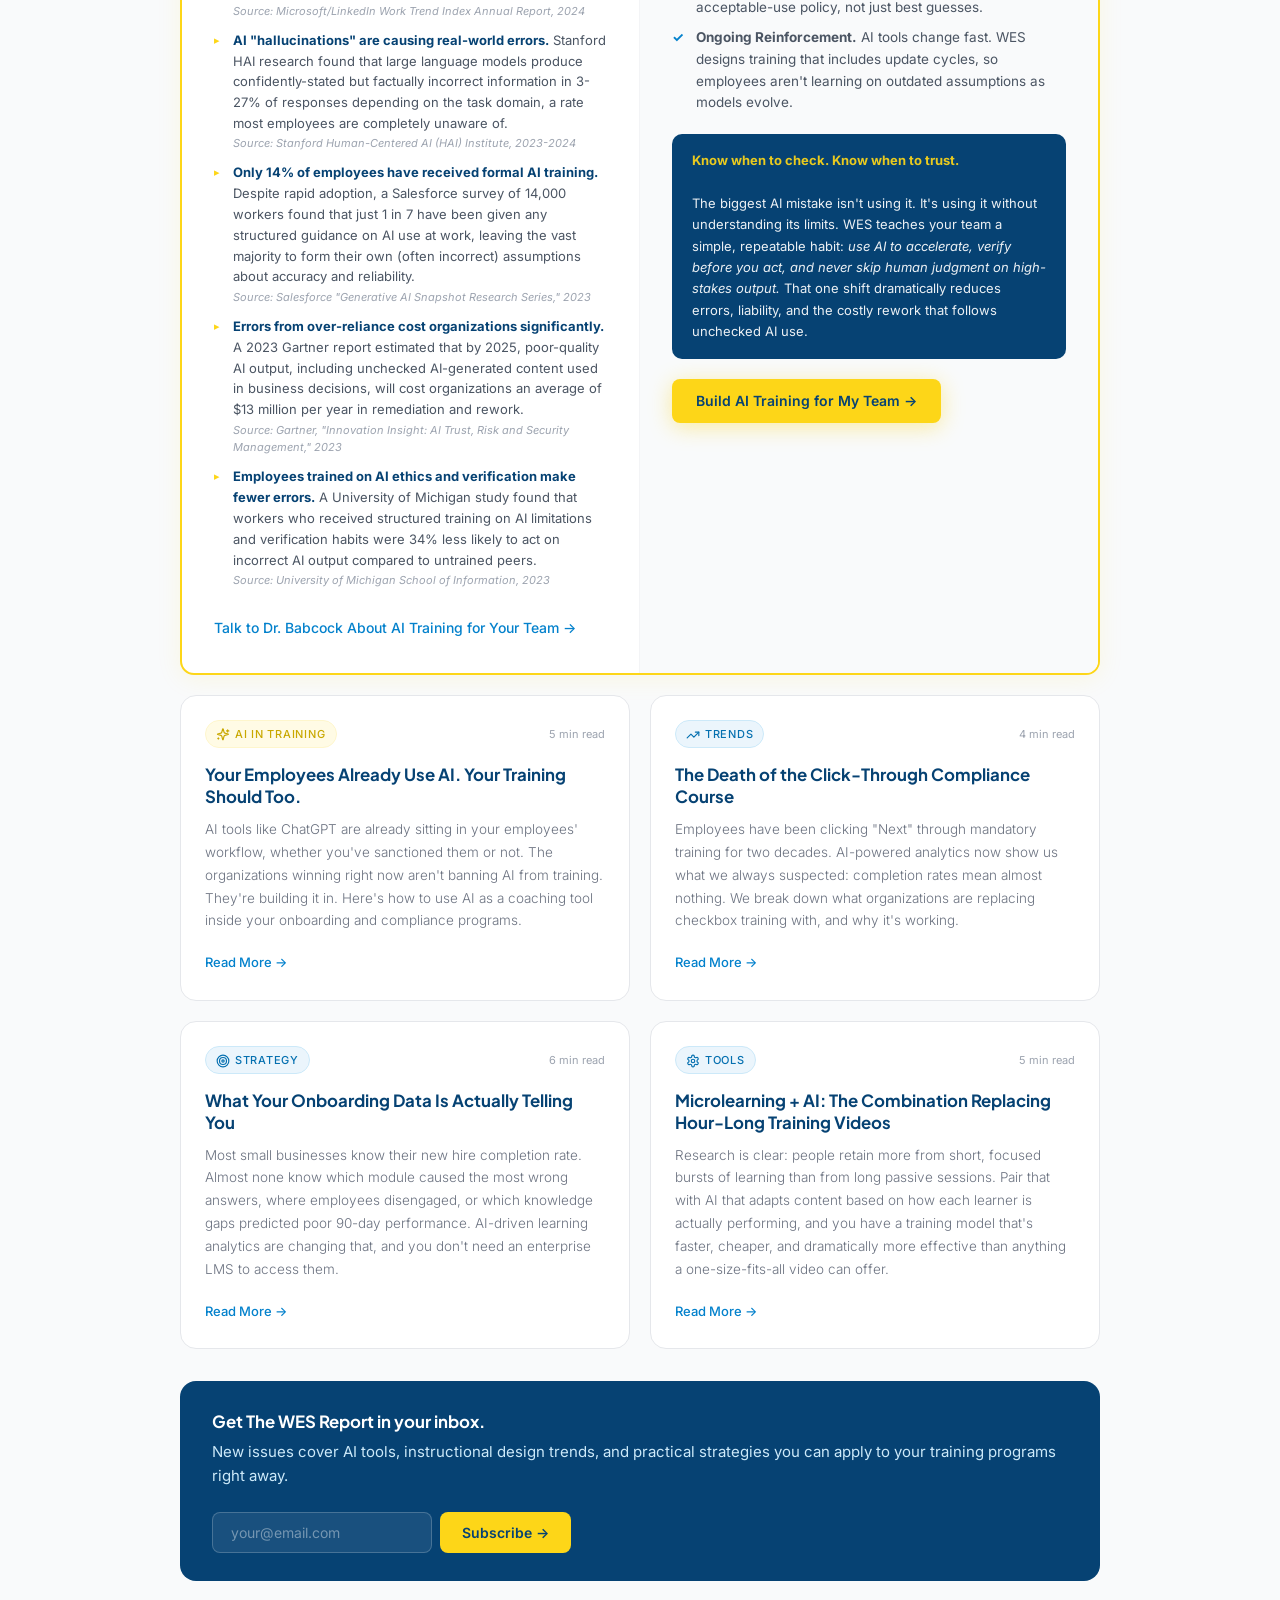
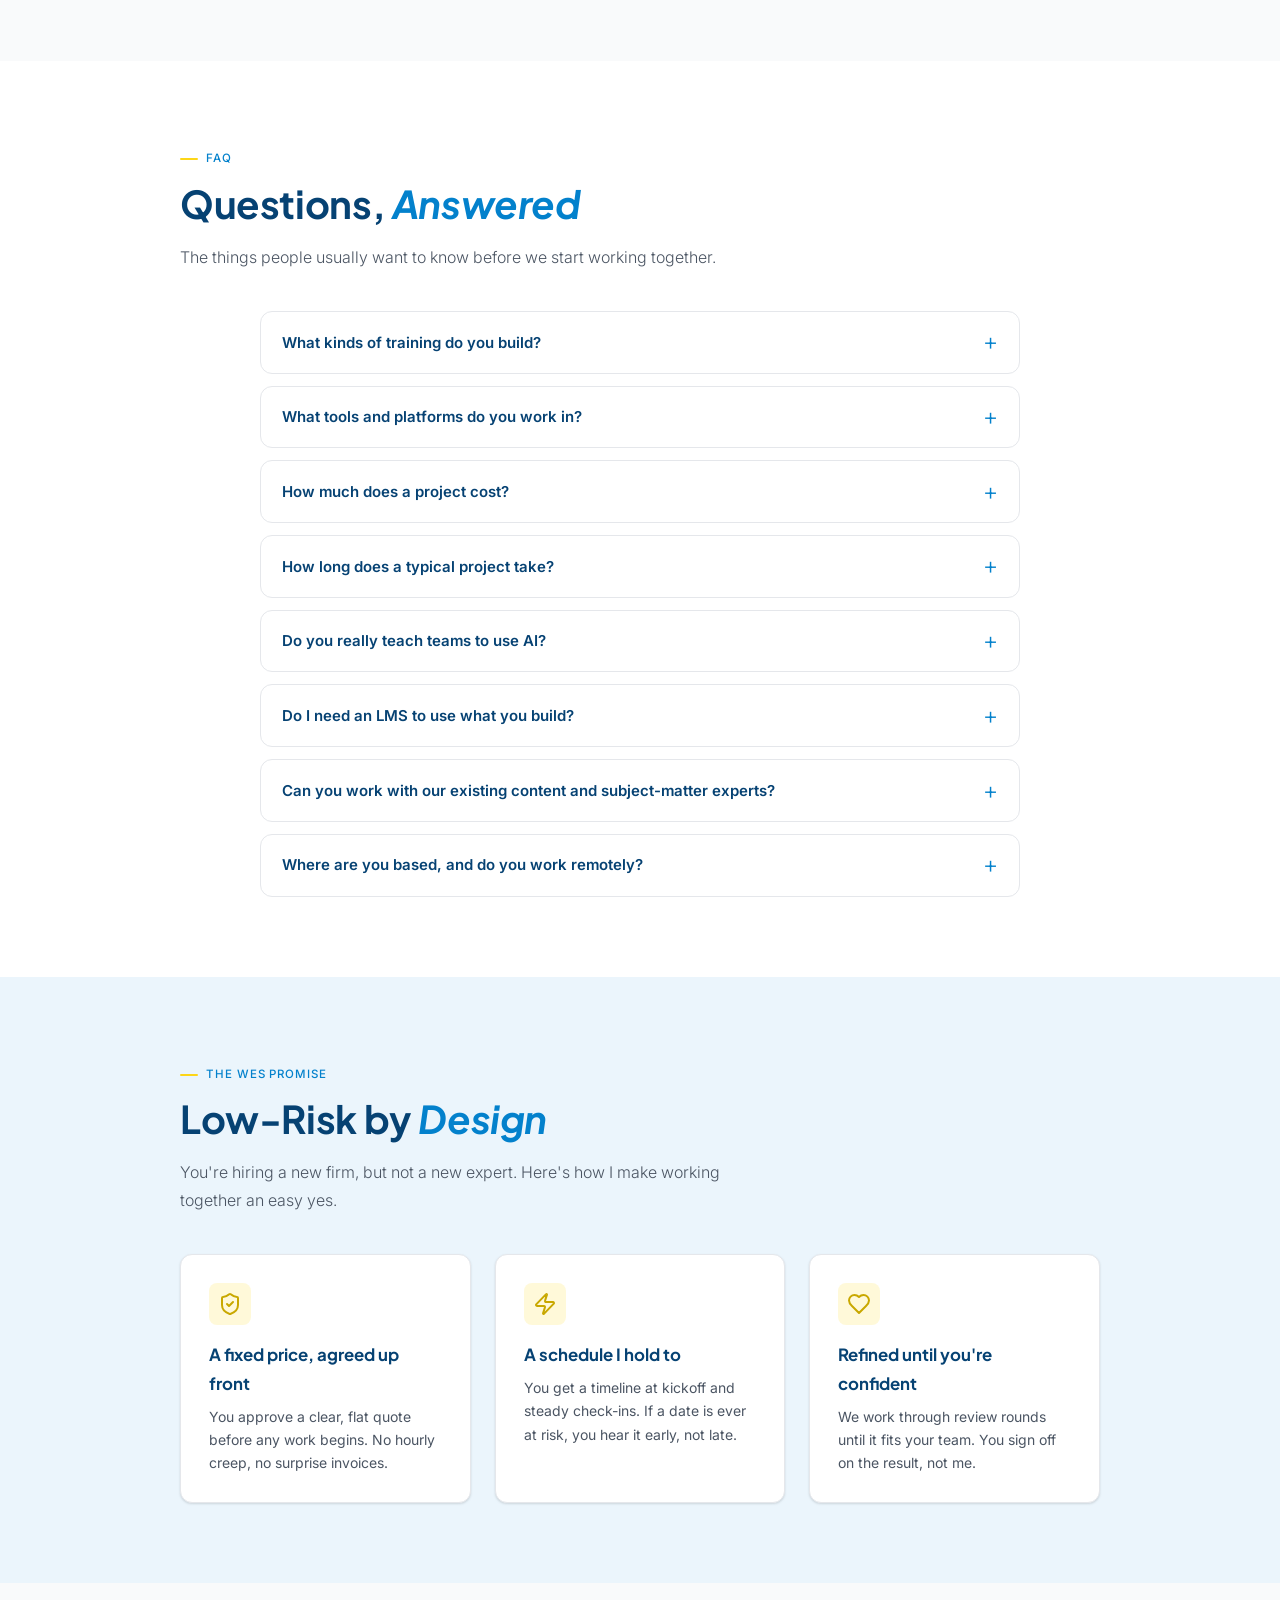
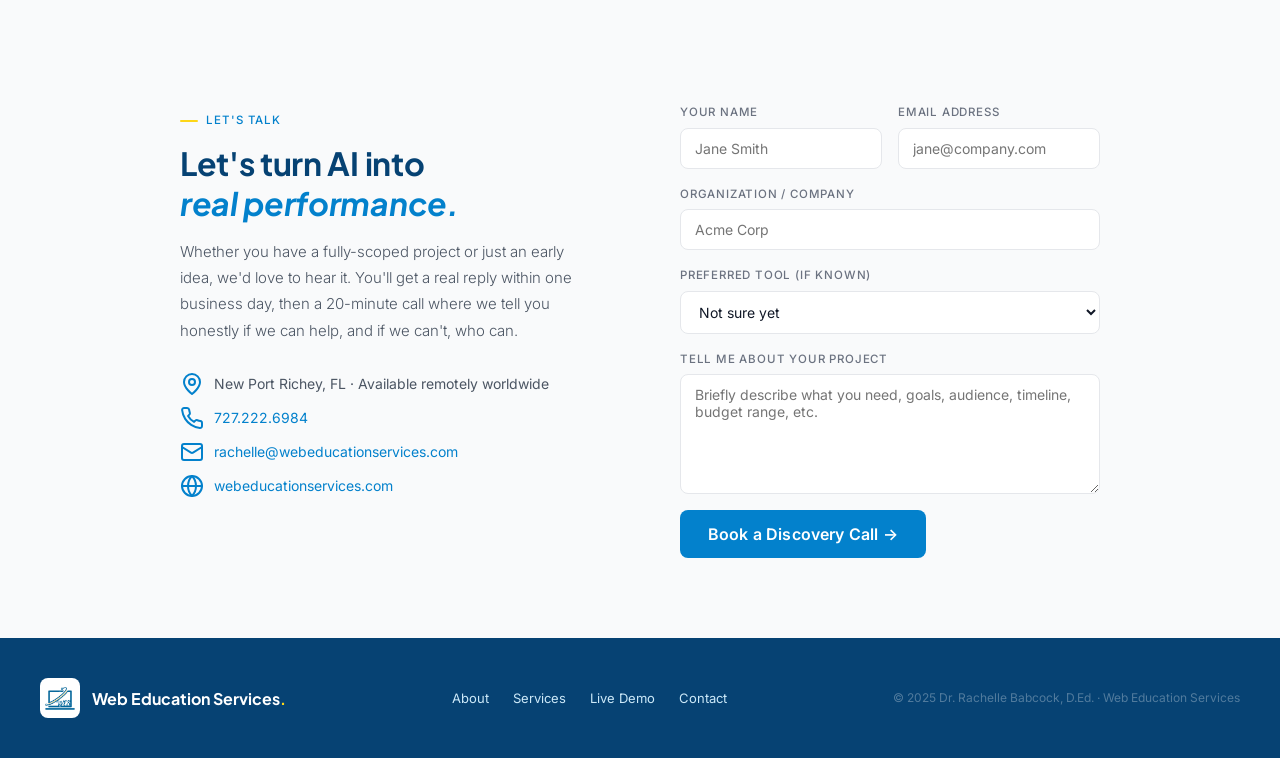
==== commit 556f1f76: "Services: compact tools into an SEO-safe strip; add meta description Replace the six tool cards with" ====
--- a/Websites/webeducationservices/index.html
+++ b/Websites/webeducationservices/index.html
@@ -4,6 +4,10 @@
 <meta charset="UTF-8" />
 <meta name="viewport" content="width=device-width, initial-scale=1.0" />
 <title>Dr. Rachelle Babcock | Web Education Services</title>
+<meta name="description" content="AI enablement, custom eLearning and LMS builds from Web Education Services. Instructional design in Articulate Storyline, Rise, Canvas and Moodle, by Dr. Rachelle Babcock, D.Ed." />
+<meta property="og:title" content="Web Education Services | AI Enablement, eLearning &amp; Custom LMS" />
+<meta property="og:description" content="We help organizations adopt AI and modernize training with custom eLearning, LMS builds, and instructional design that drives real performance." />
+<meta property="og:type" content="website" />
 <link rel="icon" type="image/png" href="images/wes-logo.png" />
 <link rel="apple-touch-icon" href="images/wes-logo.png" />
 <link rel="preconnect" href="https://fonts.googleapis.com" />
@@ -119,6 +123,8 @@
 .solution-link:hover { color: var(--yellow-600); }
 .services-cta { text-align: center; margin-top: 3rem; }
 .services-cta p { font-size: 16px; color: var(--gray-600); max-width: 520px; margin: 0 auto 1.25rem; }
+.tool-strip { display: flex; flex-wrap: wrap; gap: 10px; justify-content: center; max-width: 840px; margin: 2.25rem auto 0; }
+.tool-chip { font-size: 14px; font-weight: 600; color: var(--blue-900); background: var(--blue-50); border: 1px solid var(--blue-100); padding: 9px 16px; border-radius: 999px; }
 
 /* ── INDUSTRIES ── */
 #industries { background: var(--blue-50); padding: 3.5rem 0; }
@@ -1303,69 +1309,16 @@
 <section id="services" class="section">
   <div class="eyebrow">How We Deliver</div>
   <h2 class="section-title">Built in the Tools Your Team <em>Already Uses</em></h2>
-  <p class="section-lead">From rapid eLearning to full LMS deployments, we build in your existing stack, so what we create fits your workflow and scales without friction.</p>
-  <div class="services-grid">
-    <div class="service-card">
-      <div class="service-icon"><svg class="ico"><use href="#i-target"/></svg></div>
-      <div class="service-name">Articulate Storyline 360</div>
-      <div class="service-desc">Fully interactive, branching courses with custom animations, variables, and triggers. Ideal for complex simulations and compliance training.</div>
-      <div class="service-tags">
-        <span class="tag">Branching</span>
-        <span class="tag">Simulations</span>
-        <span class="tag">SCORM</span>
-      </div>
-    </div>
-    <div class="service-card">
-      <div class="service-icon"><svg class="ico"><use href="#i-device"/></svg></div>
-      <div class="service-name">Articulate Rise 360</div>
-      <div class="service-desc">Responsive, mobile-first courses built fast. Polished, modern look with drag-and-drop building blocks. Great for onboarding and product training.</div>
-      <div class="service-tags">
-        <span class="tag">Mobile-first</span>
-        <span class="tag">Rapid build</span>
-        <span class="tag">SCORM</span>
-      </div>
-    </div>
-    <div class="service-card">
-      <div class="service-icon"><svg class="ico"><use href="#i-monitor"/></svg></div>
-      <div class="service-name">Canvas LMS</div>
-      <div class="service-desc">Full course builds within Canvas, structured modules, assignments, rubrics, discussion boards, and third-party integrations.</div>
-      <div class="service-tags">
-        <span class="tag">LMS</span>
-        <span class="tag">Higher Ed</span>
-        <span class="tag">Corporate</span>
-      </div>
-    </div>
-    <div class="service-card">
-      <div class="service-icon"><svg class="ico"><use href="#i-chart"/></svg></div>
-      <div class="service-name">Google Slides</div>
-      <div class="service-desc">Budget-friendly, shareable training decks and job aids. Perfect for small teams or quick-deploy microlearning content.</div>
-      <div class="service-tags">
-        <span class="tag">Microlearning</span>
-        <span class="tag">Job Aids</span>
-        <span class="tag">Low Cost</span>
-      </div>
-    </div>
-    <div class="service-card">
-      <div class="service-icon"><svg class="ico"><use href="#i-wrench"/></svg></div>
-      <div class="service-name">Moodle &amp; Other LMS</div>
-      <div class="service-desc">Course setup, theming, and content deployment across a variety of learning management systems beyond Canvas.</div>
-      <div class="service-tags">
-        <span class="tag">Moodle</span>
-        <span class="tag">Blackboard</span>
-        <span class="tag">Reach 360</span>
-      </div>
-    </div>
-    <div class="service-card">
-      <div class="service-icon"><svg class="ico"><use href="#i-pen"/></svg></div>
-      <div class="service-name">Curriculum &amp; Content Writing</div>
-      <div class="service-desc">Script writing, storyboarding, learning objective mapping, and full curriculum design, the instructional strategy that makes everything else work.</div>
-      <div class="service-tags">
-        <span class="tag amber">Storyboarding</span>
-        <span class="tag amber">ADDIE</span>
-        <span class="tag amber">SAM</span>
-        <span class="tag amber">Bloom's</span>
-      </div>
-    </div>
+  <p class="section-lead">From Articulate Storyline and Rise to Canvas, Moodle, Blackboard, and Google Slides, we build interactive eLearning, SCORM and xAPI courses, microlearning, compliance and onboarding training, and full curriculum and instructional design in the platforms your team already runs, so what we create fits your workflow and scales without friction.</p>
+  <div class="tool-strip">
+    <span class="tool-chip">Articulate Storyline 360</span>
+    <span class="tool-chip">Articulate Rise 360</span>
+    <span class="tool-chip">Canvas LMS</span>
+    <span class="tool-chip">Moodle &amp; Blackboard</span>
+    <span class="tool-chip">Google Slides</span>
+    <span class="tool-chip">Reach 360</span>
+    <span class="tool-chip">SCORM &amp; xAPI</span>
+    <span class="tool-chip">Curriculum &amp; Instructional Design</span>
   </div>
   <div class="services-cta">
     <p>Not sure which fits your project? Let's map it out together.</p>
